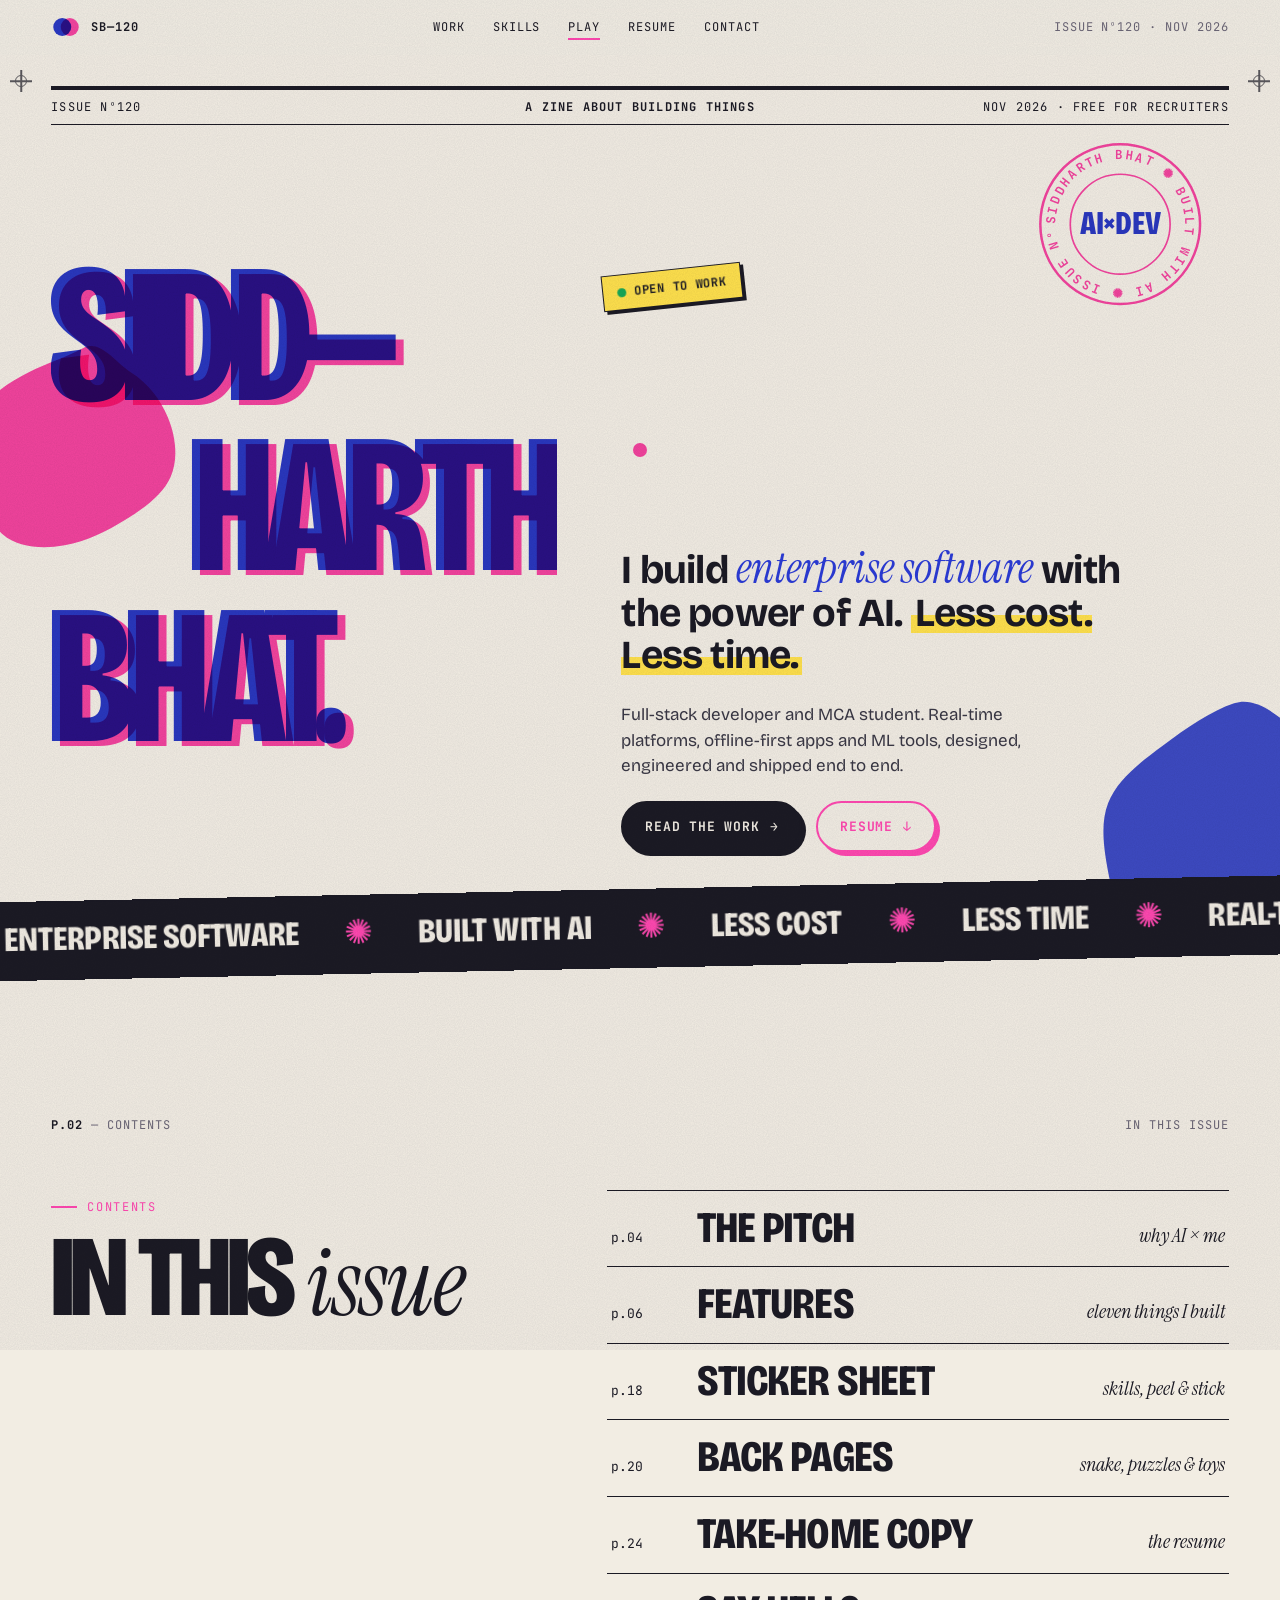
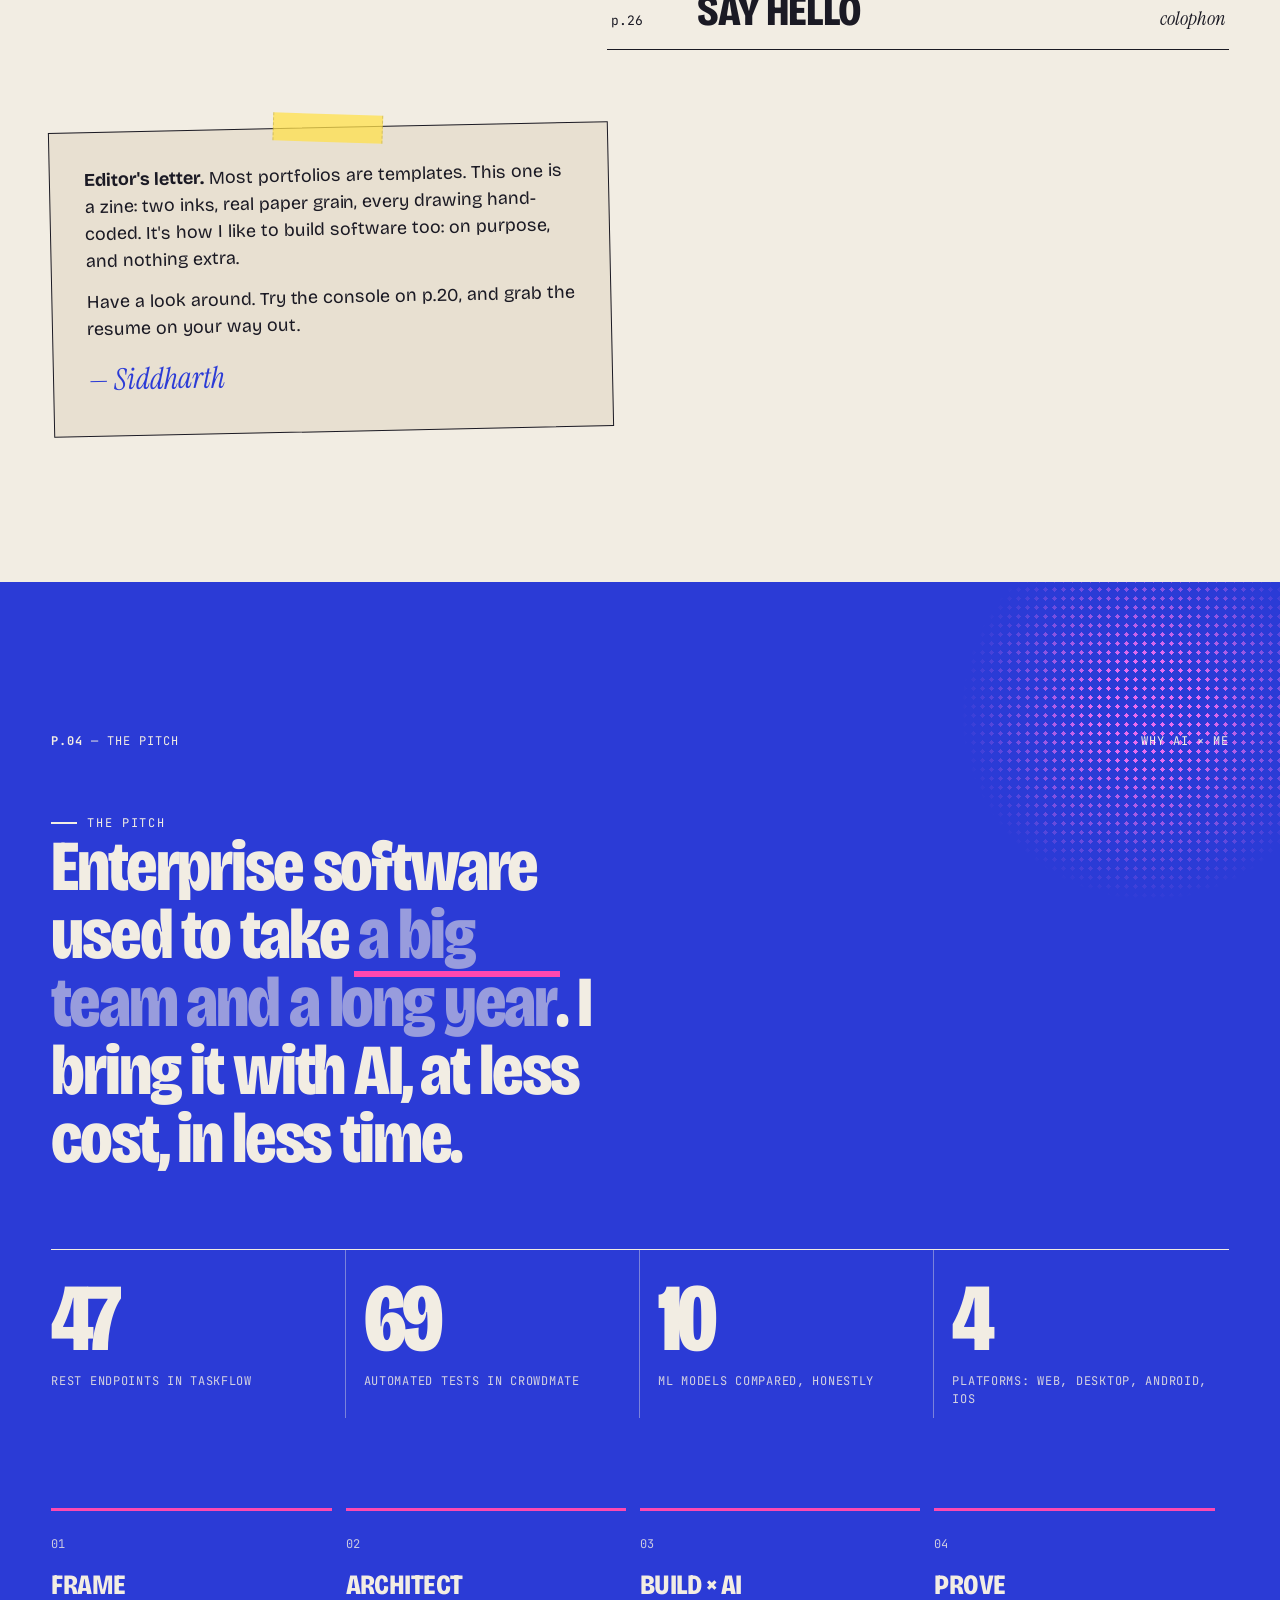
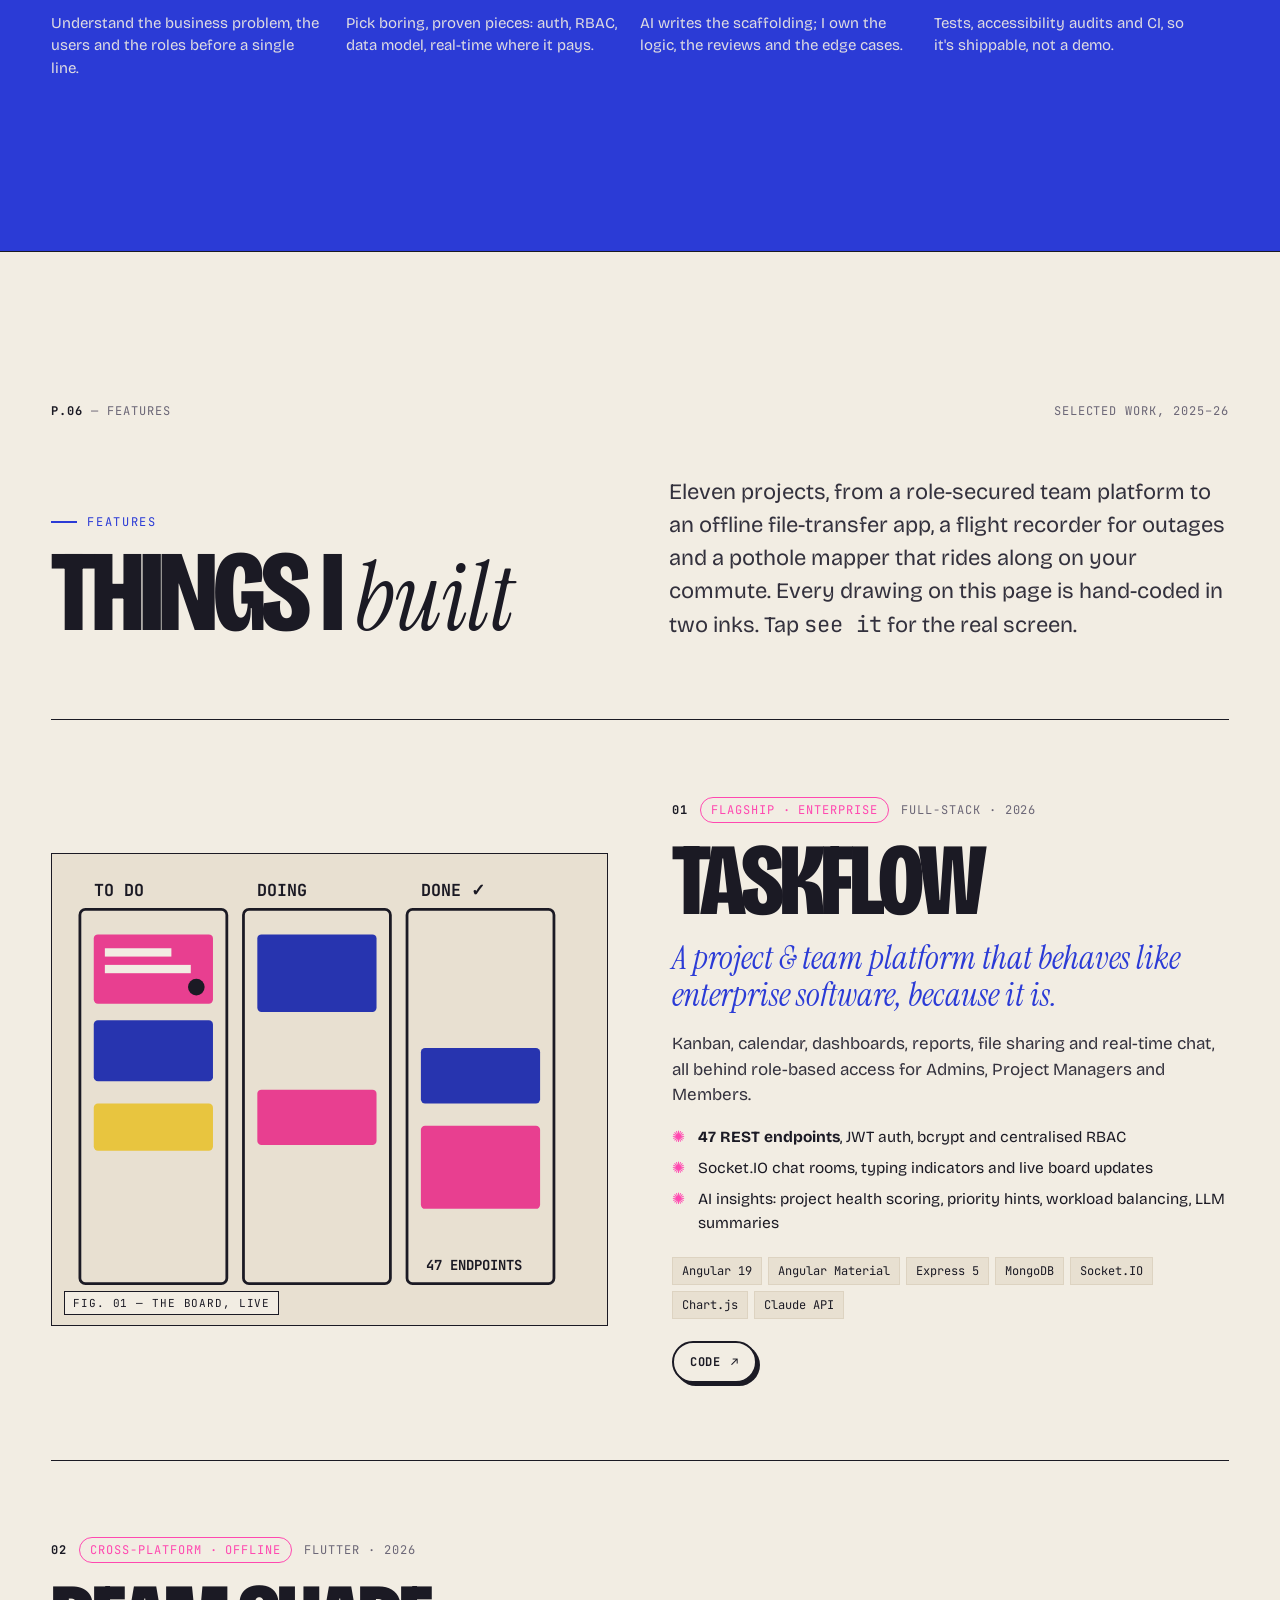
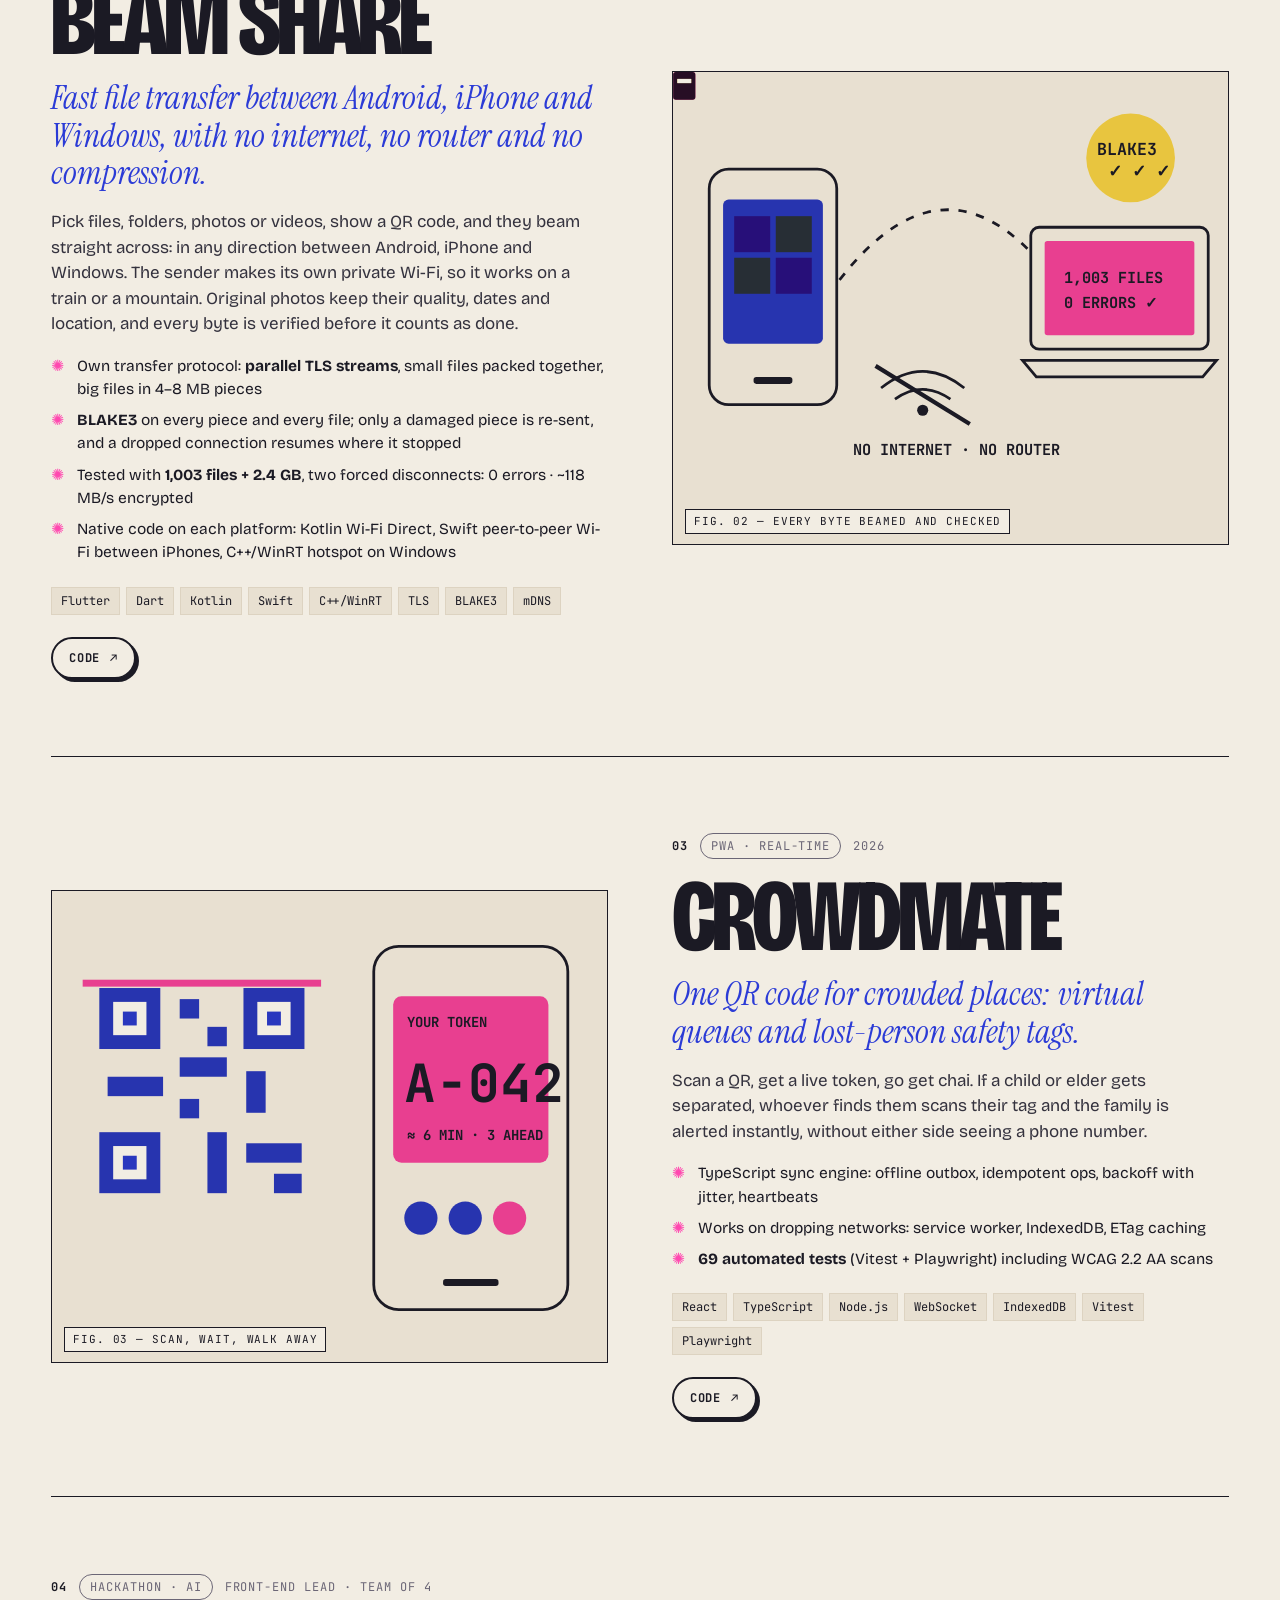
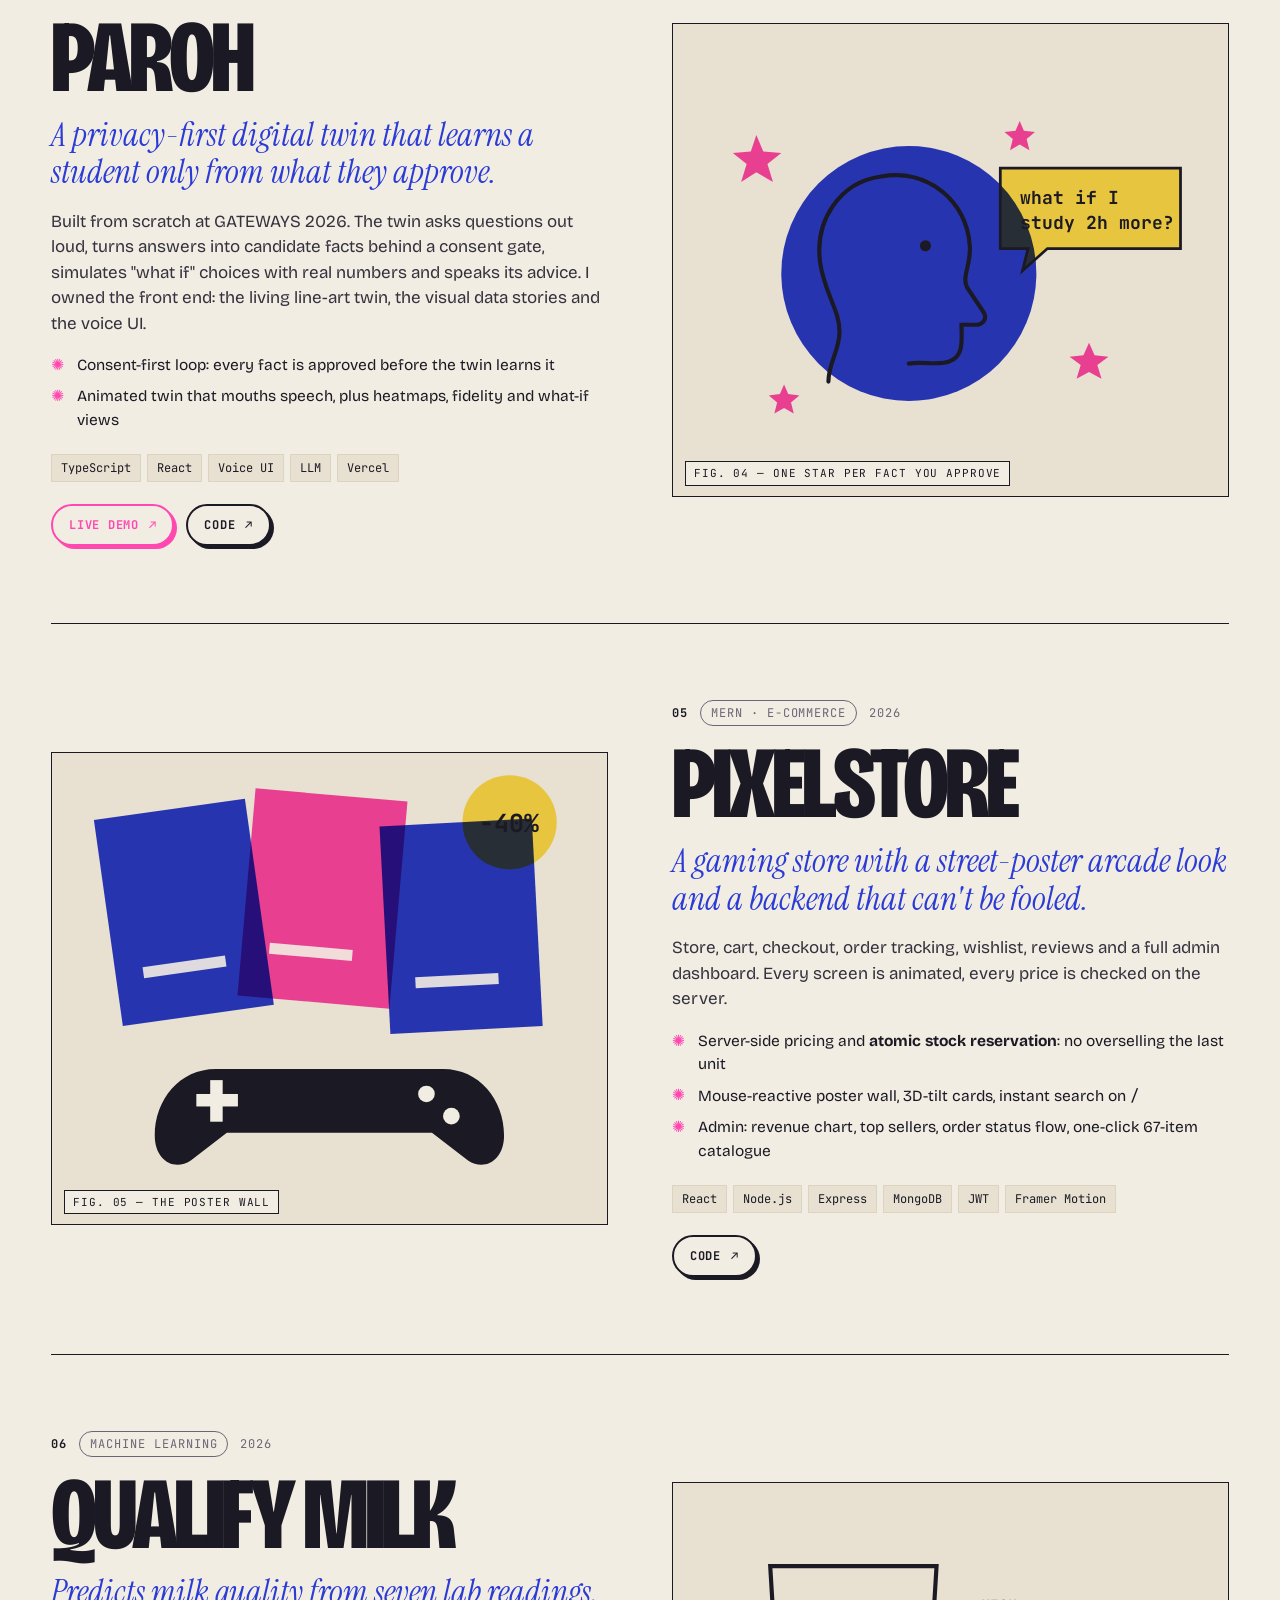
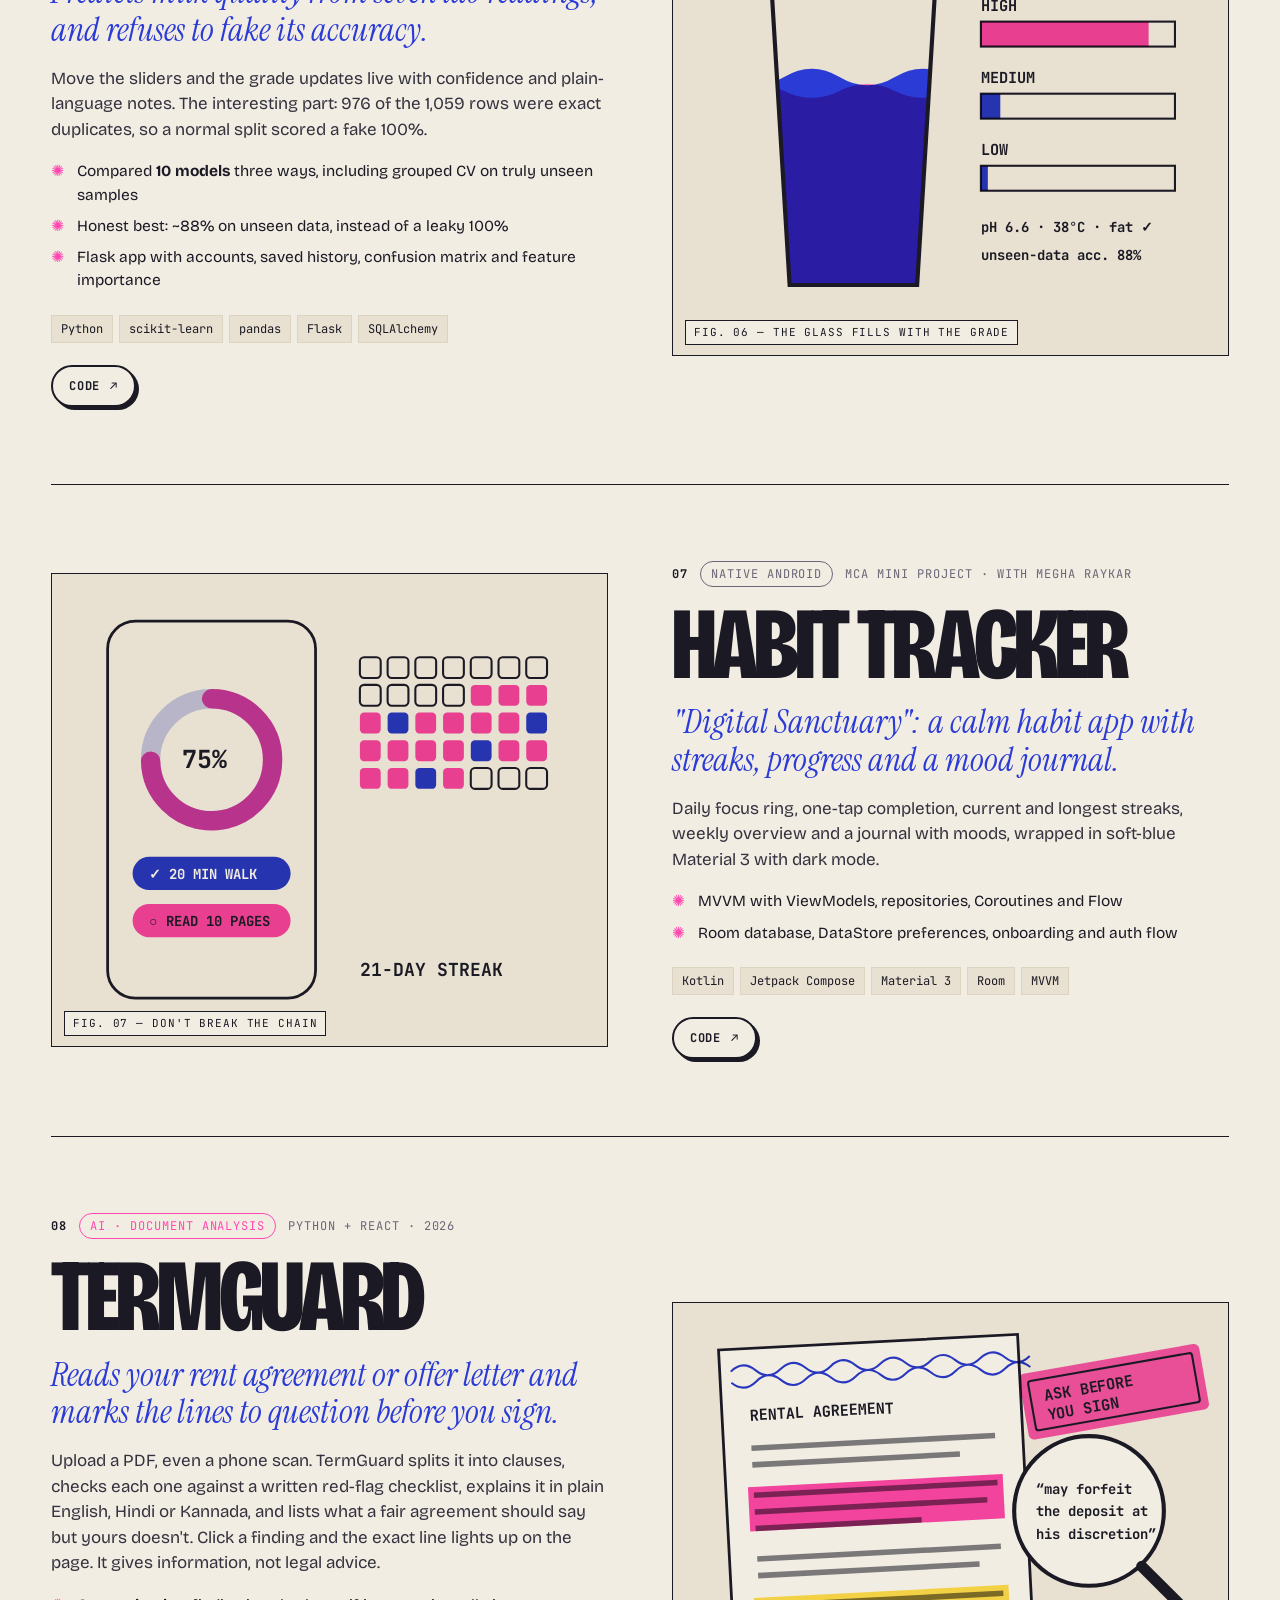
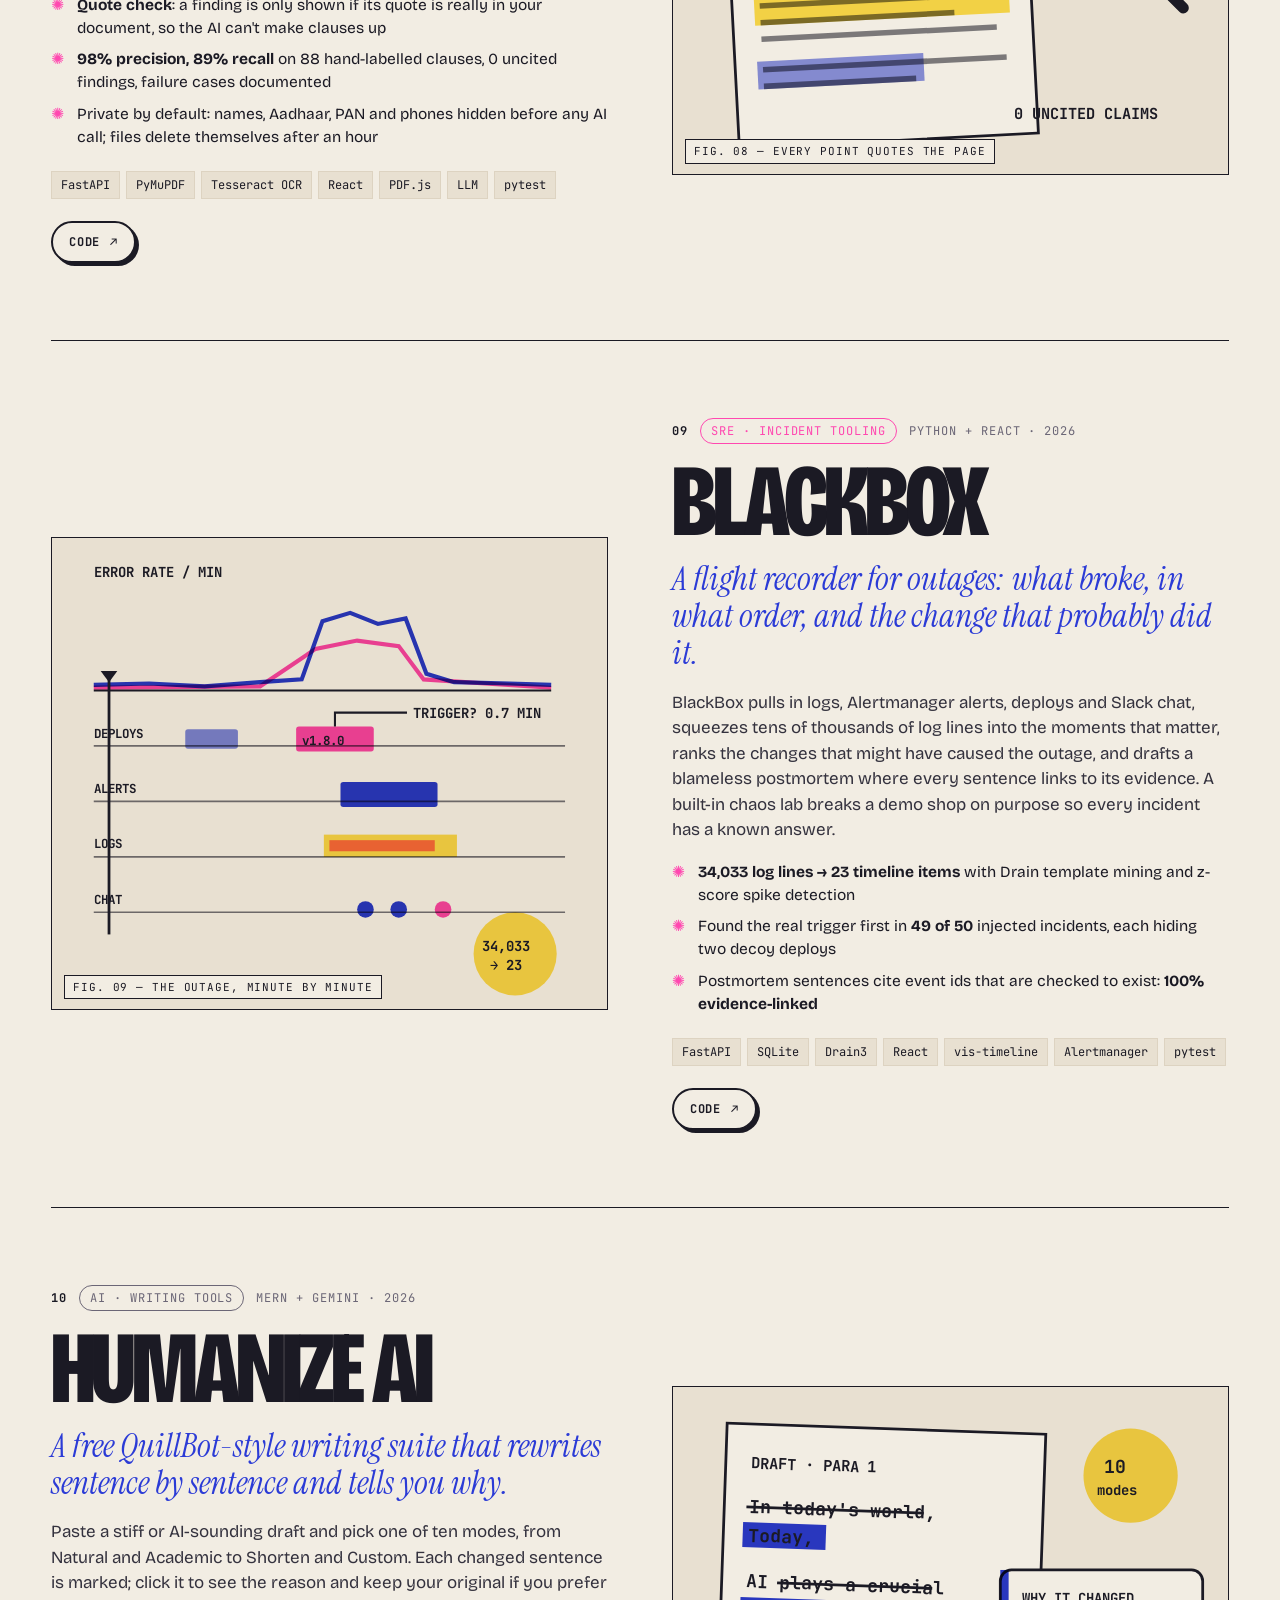
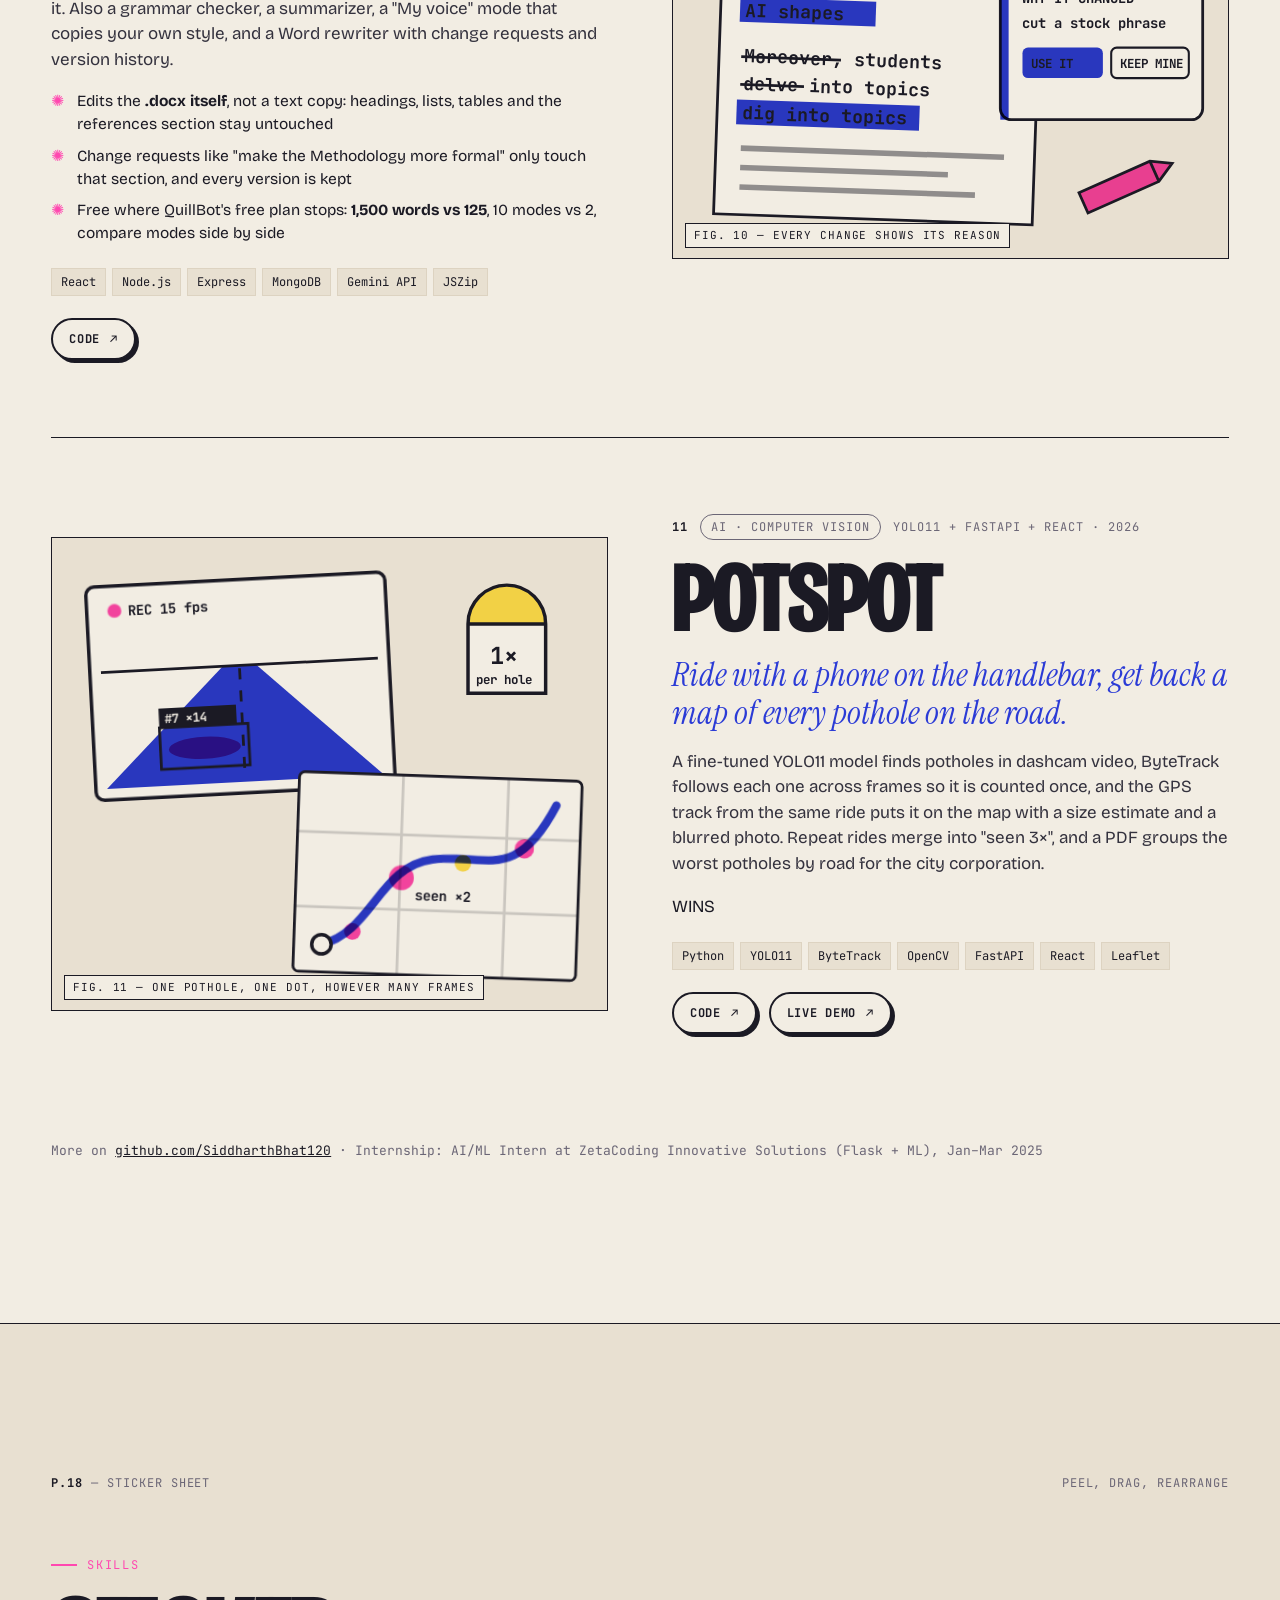
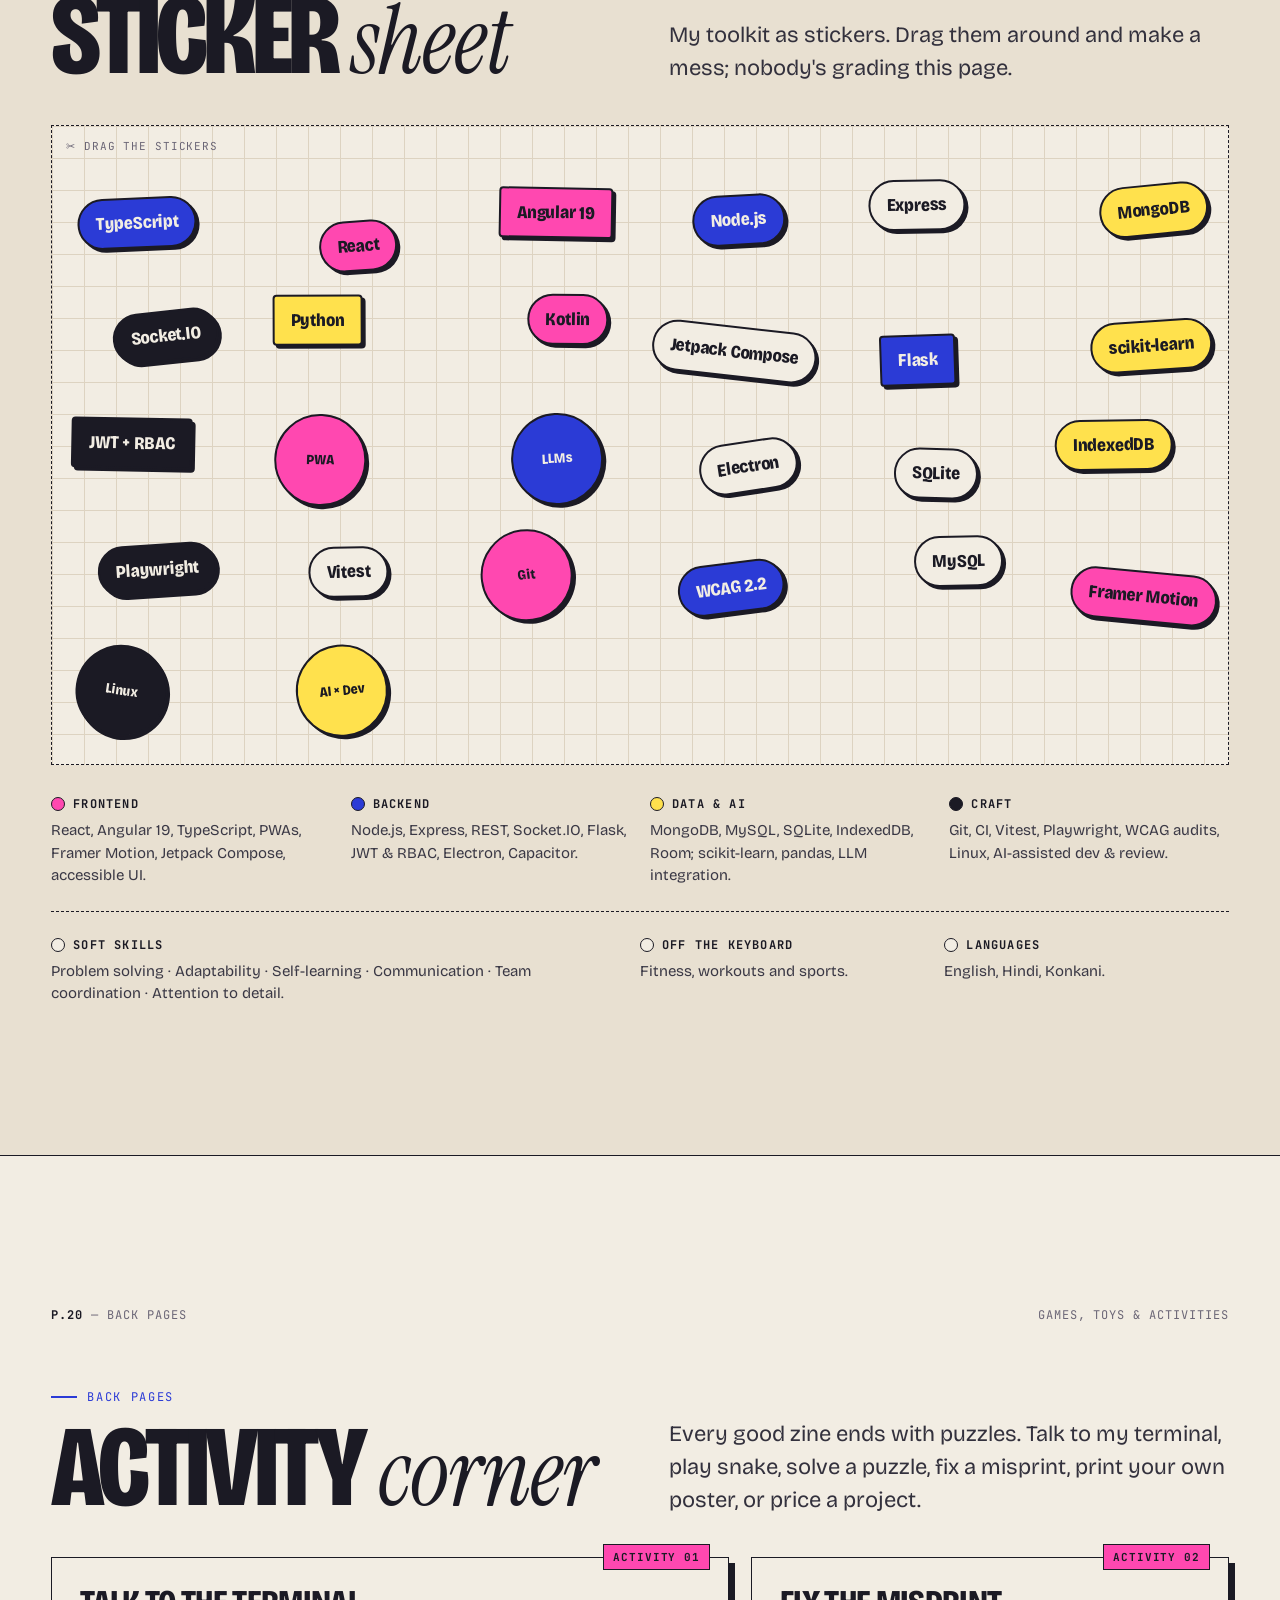
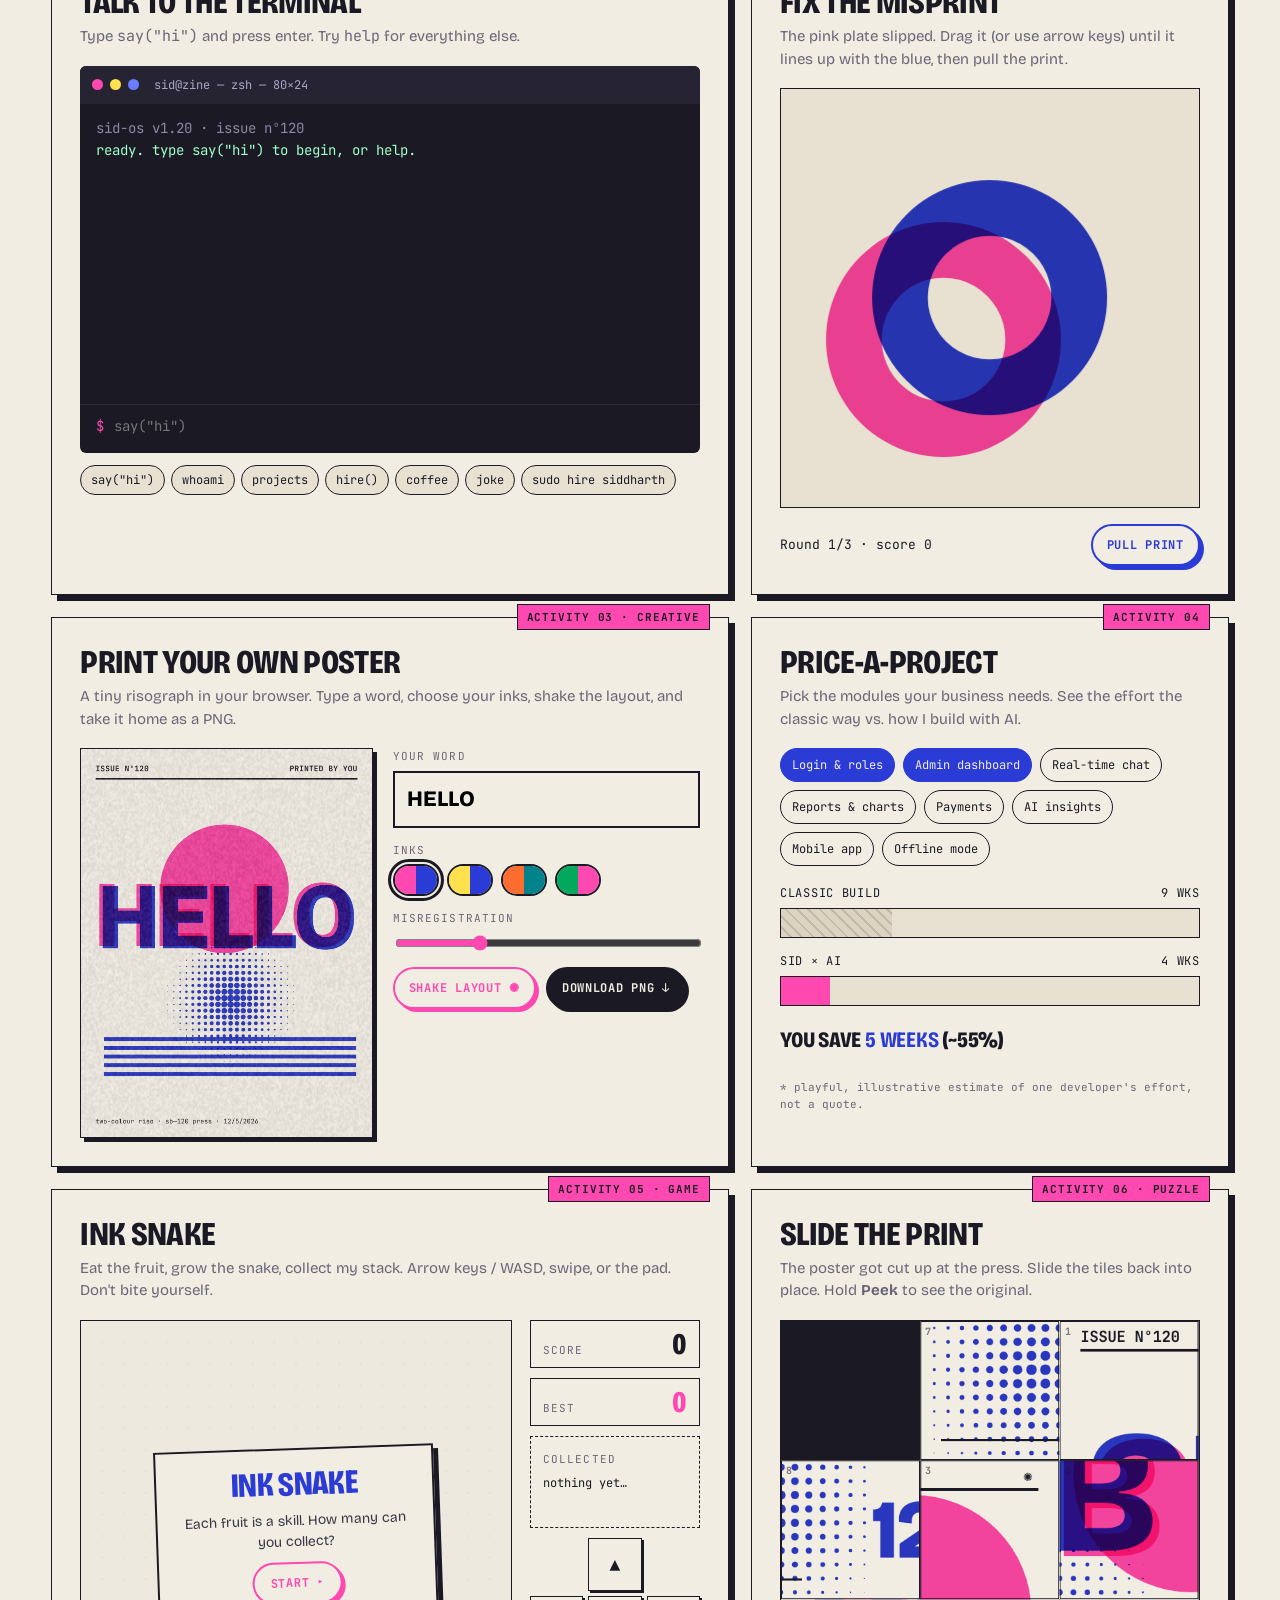
==== index.html @ 60553358 "Work: draft PotSpot (11), counts to eleven Co-Authored-By: Claude Opus 5.5 <noreply@anthropic.com> C" ====
<!doctype html>
<html lang="en">
<head>
<meta charset="utf-8">
<meta name="viewport" content="width=device-width, initial-scale=1">
<title>Siddharth Bhat · Issue Nº120 · I build enterprise software with AI</title>
<meta name="description" content="Siddharth Bhat — full-stack developer building enterprise-grade software with AI, at lower cost and in less time. Projects, resume and a little playground.">
<meta name="theme-color" content="#f2ede3">
<meta property="og:title" content="Siddharth Bhat · Issue Nº120">
<meta property="og:description" content="Enterprise software, built with AI. Less cost. Less time.">
<meta property="og:type" content="website">
<link rel="icon" href="assets/favicon.svg" type="image/svg+xml">
<link rel="preconnect" href="https://fonts.googleapis.com">
<link rel="preconnect" href="https://fonts.gstatic.com" crossorigin>
<link href="https://fonts.googleapis.com/css2?family=Bricolage+Grotesque:opsz,wdth,wght@12..96,75..100,300..800&family=Instrument+Serif:ital@0;1&family=JetBrains+Mono:wght@400;700&display=swap" rel="stylesheet">
<link rel="stylesheet" href="css/style.css?v=11">
</head>
<body>

<div class="press" aria-hidden="true"><i class="r1"></i><i class="r2"></i><i class="r3"><span>printing issue nº120…</span></i></div>
<div class="grain" aria-hidden="true"></div>
<div class="dot-cursor" aria-hidden="true"></div>

<!-- ============ MASTHEAD ============ -->
<header class="mast" id="mast">
  <a class="logo" href="#top" aria-label="Siddharth Bhat, back to cover">
    <svg class="logo-mark" viewBox="0 0 40 40" aria-hidden="true">
      <circle cx="15" cy="20" r="12" fill="#2b3bd6" style="mix-blend-mode:multiply"/>
      <circle cx="25" cy="20" r="12" fill="#ff48b0" style="mix-blend-mode:multiply"/>
    </svg>
    <span>sb—120</span>
  </a>
  <nav aria-label="Sections">
    <a href="#work">Work</a>
    <a href="#skills" class="opt">Skills</a>
    <a href="#play">Play</a>
    <a href="#resume">Resume</a>
    <a href="#contact" class="opt">Contact</a>
  </nav>
  <span class="issue">Issue Nº120 · Nov 2026</span>
</header>

<main id="top">

<!-- ============ COVER ============ -->
<section class="cover" aria-label="Cover">
  <span class="reg tl" aria-hidden="true"><i></i></span><span class="reg tr" aria-hidden="true"><i></i></span>
  <svg class="blob b1" viewBox="0 0 200 200" aria-hidden="true"><path fill="currentColor" d="M43.6,-63.3C55.4,-52.4,62.4,-37.1,67.7,-21C73,-4.9,76.7,12,71.4,25.5C66.1,39,51.9,49.2,37.3,57.6C22.7,66,7.7,72.7,-8.6,75.4C-24.9,78.1,-42.5,76.7,-53.2,67.3C-63.9,57.9,-67.8,40.5,-71.2,23.6C-74.6,6.7,-77.5,-9.7,-72.2,-23.2C-66.9,-36.7,-53.4,-47.3,-39.3,-57.7C-25.2,-68.1,-10.6,-78.3,3.4,-83C17.4,-87.7,31.8,-74.2,43.6,-63.3Z" transform="translate(100 100)"/></svg>
  <svg class="blob b2" viewBox="0 0 200 200" aria-hidden="true"><path fill="currentColor" d="M38.8,-52.6C50.2,-45.4,59.3,-34.1,64.8,-20.6C70.3,-7.1,72.2,8.6,66.7,21.2C61.2,33.8,48.3,43.3,34.8,51.6C21.3,59.9,7.2,67,-8.6,69.9C-24.4,72.8,-41.9,71.5,-52.5,62.3C-63.1,53.1,-66.8,36,-69.4,19.6C-72,3.2,-73.5,-12.5,-67.4,-24.9C-61.3,-37.3,-47.6,-46.4,-34.1,-53C-20.6,-59.6,-7.3,-63.7,4.7,-70.1C16.7,-76.5,27.4,-59.8,38.8,-52.6Z" transform="translate(100 100)"/></svg>

  <div class="wrap">
    <div class="cover-top">
      <span>Issue Nº120</span>
      <span>A zine about building things</span>
      <span>Nov 2026 · Free for recruiters</span>
    </div>

    <h1 class="cover-name">
      <span class="sr-only">Siddharth Bhat</span>
      <span class="row" aria-hidden="true"><span class="over"><span class="l l-blue">Sidd—</span><span class="l l-pink">Sidd—</span></span></span>
      <span class="row" aria-hidden="true"><span class="over"><span class="l l-blue">harth</span><span class="l l-pink">harth</span></span></span>
      <span class="row" aria-hidden="true"><span class="over"><span class="l l-blue">Bhat.</span><span class="l l-pink">Bhat.</span></span></span>
    </h1>

    <div class="stamp" aria-hidden="true">
      <svg viewBox="0 0 200 200">
        <defs><path id="ring" d="M100,100 m-78,0 a78,78 0 1,1 156,0 a78,78 0 1,1 -156,0"/></defs>
        <circle cx="100" cy="100" r="96" fill="none" stroke="currentColor" stroke-width="3"/>
        <circle cx="100" cy="100" r="60" fill="none" stroke="currentColor" stroke-width="2"/>
        <text font-family="JetBrains Mono, monospace" font-size="15" font-weight="700" fill="currentColor" letter-spacing="3.2">
          <textPath href="#ring">SIDDHARTH BHAT ✺ BUILT WITH AI ✺ ISSUE Nº120 ✺</textPath>
        </text>
      </svg>
      <span class="core">AI×DEV</span>
    </div>
    <span class="sticker" aria-hidden="true"><span class="dot"></span>Open to work</span>

    <div class="cover-grid">
      <p class="pitch rv">I build <span class="serif">enterprise software</span> with the power of AI. <span class="hl">Less cost. Less time.</span></p>
      <div class="cover-side rv d1">
        <p>Full-stack developer and MCA student. Real-time platforms, offline-first apps and ML tools, designed, engineered and shipped end to end.</p>
        <div class="cover-ctas">
          <a class="btn solid" href="#work">Read the work <span class="arr">→</span></a>
          <a class="btn pink" href="assets/Siddharth-Bhat-Resume.pdf" download>Resume <span class="arr down">↓</span></a>
        </div>
      </div>
    </div>
  </div>
</section>

<div class="ticker" aria-hidden="true">
  <div class="ticker-track">
    <span>Enterprise software</span><span>Built with AI</span><span>Less cost</span><span>Less time</span><span>Real-time</span><span>Offline-first</span><span>Full-stack</span><span>Shipped, not slides</span>
    <span>Enterprise software</span><span>Built with AI</span><span>Less cost</span><span>Less time</span><span>Real-time</span><span>Offline-first</span><span>Full-stack</span><span>Shipped, not slides</span>
  </div>
</div>

<!-- ============ CONTENTS ============ -->
<section class="page" id="contents" aria-labelledby="contents-h" style="border-top:0">
  <div class="wrap">
    <div class="folio"><span><b>p.02</b> — Contents</span><span>In this issue</span></div>
    <div class="contents-grid">
      <div class="rv">
        <span class="kicker ink-pink">Contents</span>
        <h2 class="h-section" id="contents-h">In this <span class="serif">issue</span></h2>
      </div>
      <div>
        <ol class="toc rv d1">
          <li><a href="#pitch"><span class="n">p.04</span><span class="t">The pitch</span><span class="d">why AI × me</span></a></li>
          <li><a href="#work"><span class="n">p.06</span><span class="t">Features</span><span class="d">eleven things I built</span></a></li>
          <li><a href="#skills"><span class="n">p.18</span><span class="t">Sticker sheet</span><span class="d">skills, peel &amp; stick</span></a></li>
          <li><a href="#play"><span class="n">p.20</span><span class="t">Back pages</span><span class="d">snake, puzzles &amp; toys</span></a></li>
          <li><a href="#resume"><span class="n">p.24</span><span class="t">Take-home copy</span><span class="d">the resume</span></a></li>
          <li><a href="#contact"><span class="n">p.26</span><span class="t">Say hello</span><span class="d">colophon</span></a></li>
        </ol>
      </div>
    </div>
    <div class="editor-note rv d2" style="margin-top:clamp(40px,6vw,80px);max-width:560px">
      <div class="letter">
        <p><b>Editor's letter.</b> Most portfolios are templates. This one is a zine: two inks, real paper grain, every drawing hand-coded. It's how I like to build software too: on purpose, and nothing extra.</p>
        <p>Have a look around. Try the console on p.20, and grab the resume on your way out.</p>
        <p class="sig">— Siddharth</p>
      </div>
    </div>
  </div>
</section>

<!-- ============ PITCH ============ -->
<section class="page pitch-page" id="pitch" aria-labelledby="pitch-h">
  <div class="halftone-corner halftone" aria-hidden="true"></div>
  <div class="wrap">
    <div class="folio"><span><b>p.04</b> — The pitch</span><span>Why AI × me</span></div>
    <span class="kicker">The pitch</span>
    <h2 class="sr-only" id="pitch-h">The pitch</h2>
    <p class="big-claim rv">Enterprise software used to take <span class="strike">a big team and a long year</span>. I bring it with AI, at less cost, in less time.</p>

    <div class="stats rv d1">
      <div class="stat"><div class="num" data-count="47">0</div><p>REST endpoints in TaskFlow</p></div>
      <div class="stat"><div class="num" data-count="69">0</div><p>Automated tests in CrowdMate</p></div>
      <div class="stat"><div class="num" data-count="10">0</div><p>ML models compared, honestly</p></div>
      <div class="stat"><div class="num" data-count="4">0</div><p>Platforms: web, desktop, Android, iOS</p></div>
    </div>

    <div class="process rv d2">
      <div class="step"><span class="ix">01</span><h4>Frame</h4><p>Understand the business problem, the users and the roles before a single line.</p></div>
      <div class="step"><span class="ix">02</span><h4>Architect</h4><p>Pick boring, proven pieces: auth, RBAC, data model, real-time where it pays.</p></div>
      <div class="step"><span class="ix">03</span><h4>Build × AI</h4><p>AI writes the scaffolding; I own the logic, the reviews and the edge cases.</p></div>
      <div class="step"><span class="ix">04</span><h4>Prove</h4><p>Tests, accessibility audits and CI, so it's shippable, not a demo.</p></div>
    </div>
  </div>
</section>

<!-- ============ WORK ============ -->
<section class="page" id="work" aria-labelledby="work-h">
  <div class="wrap">
    <div class="folio"><span><b>p.06</b> — Features</span><span>Selected work, 2025–26</span></div>
    <div class="work-head">
      <div class="rv">
        <span class="kicker ink-blue">Features</span>
        <h2 class="h-section" id="work-h">Things I <span class="serif">built</span></h2>
      </div>
      <p class="lede rv d1">Eleven projects, from a role-secured team platform to an offline file-transfer app, a flight recorder for outages and a pothole mapper that rides along on your commute. Every drawing on this page is hand-coded in two inks. Tap <span class="mono">see it</span> for the real screen.</p>
    </div>

    <div class="features">

      <!-- 01 TaskFlow -->
      <article class="feature">
        <div class="art rv" data-tilt>
          <svg viewBox="0 0 400 340" role="img" aria-label="Drawing of a kanban board with a card moving across To do, Doing and Done columns">
            <g class="sk" stroke-width="2">
              <rect x="20" y="40" width="106" height="270" rx="4"/><rect x="138" y="40" width="106" height="270" rx="4"/><rect x="256" y="40" width="106" height="270" rx="4"/>
            </g>
            <text x="30" y="30" font-size="12" class="k">TO DO</text><text x="148" y="30" font-size="12" class="k">DOING</text><text x="266" y="30" font-size="12" class="k">DONE ✓</text>
            <g class="pinkL">
              <rect class="b" x="30" y="120" width="86" height="44" rx="3"/>
              <rect class="b" x="148" y="58" width="86" height="56" rx="3"/>
              <rect class="p" x="148" y="170" width="86" height="40" rx="3"/>
              <rect class="b" x="266" y="140" width="86" height="40" rx="3"/>
              <rect class="p" x="266" y="196" width="86" height="60" rx="3"/>
              <rect class="y" x="30" y="180" width="86" height="34" rx="3"/>
            </g>
            <g class="hop">
              <rect class="p" x="30" y="58" width="86" height="50" rx="3"/>
              <rect class="pp" x="38" y="68" width="48" height="6"/><rect class="pp" x="38" y="80" width="62" height="6"/>
              <circle class="k" cx="104" cy="96" r="6"/>
            </g>
            <g class="k" font-size="10"><text x="270" y="300">47 ENDPOINTS</text></g>
          </svg>
          <span class="caption">fig. 01 — the board, live</span>
        </div>
        <div class="txt">
          <div class="meta"><span class="no">01</span><span class="tag star">Flagship · enterprise</span><span>Full-stack · 2026</span></div>
          <h3 class="rv">TaskFlow</h3>
          <p class="deck rv">A project &amp; team platform that behaves like enterprise software, because it is.</p>
          <p class="body">Kanban, calendar, dashboards, reports, file sharing and real-time chat, all behind role-based access for Admins, Project Managers and Members.</p>
          <ul class="wins">
            <li><b>47 REST endpoints</b>, JWT auth, bcrypt and centralised RBAC</li>
            <li>Socket.IO chat rooms, typing indicators and live board updates</li>
            <li>AI insights: project health scoring, priority hints, workload balancing, LLM summaries</li>
          </ul>
          <div class="stack"><span>Angular 19</span><span>Angular Material</span><span>Express 5</span><span>MongoDB</span><span>Socket.IO</span><span>Chart.js</span><span>Claude API</span></div>
          <div class="links"><a class="btn" href="https://github.com/SiddharthBhat120/TaskFlow" target="_blank" rel="noopener">Code <span class="arr">↗</span></a></div>
        </div>
      </article>

      <!-- 02 Beam Share -->
      <article class="feature">
        <div class="art rv" data-tilt>
          <svg viewBox="0 0 400 340" role="img" aria-label="Drawing of a phone beaming files across to a laptop with no Wi-Fi router, each file stamped verified">
            <g transform="translate(26 70)">
              <rect class="sk" stroke-width="2" x="0" y="0" width="92" height="170" rx="14"/>
              <rect class="b" x="10" y="22" width="72" height="104" rx="4"/>
              <rect class="p" x="18" y="34" width="26" height="26"/><rect class="y" x="48" y="34" width="26" height="26"/>
              <rect class="y" x="18" y="64" width="26" height="26"/><rect class="p" x="48" y="64" width="26" height="26"/>
              <rect class="k" x="32" y="150" width="28" height="5" rx="2"/>
            </g>
            <g transform="translate(252 112)">
              <rect class="sk" stroke-width="2" x="6" y="0" width="128" height="88" rx="6"/>
              <rect class="p" x="16" y="10" width="108" height="68" rx="2"/>
              <path class="sk" stroke-width="2" d="M0 96h140l-10 12H10z"/>
              <text x="30" y="40" font-size="11" class="k">1,003 FILES</text>
              <text x="30" y="58" font-size="11" class="k">0 ERRORS ✓</text>
            </g>
            <path class="sk" stroke-width="2" stroke-dasharray="6 7" fill="none" d="M120 150Q190 60 258 130"/>
            <g class="fly"><rect class="p" x="0" y="0" width="16" height="20" rx="2"/><rect class="pp" x="3" y="5" width="10" height="3"/></g>
            <g class="fly" style="animation-delay:-1.1s"><rect class="b" x="0" y="0" width="16" height="20" rx="2"/><rect class="pp" x="3" y="5" width="10" height="3"/></g>
            <g class="fly" style="animation-delay:-2.2s"><rect class="y" x="0" y="0" width="16" height="20" rx="2"/><rect class="pp" x="3" y="5" width="10" height="3"/></g>
            <g transform="translate(150 214)">
              <path class="sk" stroke-width="2" fill="none" d="M0 14q30-24 60 0M10 22q20-14 40 0"/>
              <circle class="k" cx="30" cy="30" r="4"/>
              <path class="sk" stroke-width="3" d="M-4 -2L64 40"/>
              <text x="-20" y="62" font-size="11" class="k">NO INTERNET · NO ROUTER</text>
            </g>
            <g class="pop"><circle class="y" cx="330" cy="62" r="32"/><text x="306" y="60" font-size="12" class="k">BLAKE3</text><text x="314" y="76" font-size="12" class="k">✓ ✓ ✓</text></g>
          </svg>
          <span class="caption">fig. 02 — every byte beamed and checked</span>
        </div>
        <div class="txt">
          <div class="meta"><span class="no">02</span><span class="tag star">Cross-platform · offline</span><span>Flutter · 2026</span></div>
          <h3 class="rv">Beam Share</h3>
          <p class="deck rv">Fast file transfer between Android, iPhone and Windows, with no internet, no router and no compression.</p>
          <p class="body">Pick files, folders, photos or videos, show a QR code, and they beam straight across: in any direction between Android, iPhone and Windows. The sender makes its own private Wi-Fi, so it works on a train or a mountain. Original photos keep their quality, dates and location, and every byte is verified before it counts as done.</p>
          <ul class="wins">
            <li>Own transfer protocol: <b>parallel TLS streams</b>, small files packed together, big files in 4–8 MB pieces</li>
            <li><b>BLAKE3</b> on every piece and every file; only a damaged piece is re-sent, and a dropped connection resumes where it stopped</li>
            <li>Tested with <b>1,003 files + 2.4 GB</b>, two forced disconnects: 0 errors · ~118 MB/s encrypted</li>
            <li>Native code on each platform: Kotlin Wi-Fi Direct, Swift peer-to-peer Wi-Fi between iPhones, C++/WinRT hotspot on Windows</li>
          </ul>
          <div class="stack"><span>Flutter</span><span>Dart</span><span>Kotlin</span><span>Swift</span><span>C++/WinRT</span><span>TLS</span><span>BLAKE3</span><span>mDNS</span></div>
          <div class="links"><a class="btn" href="https://github.com/SiddharthBhat120/beam_share" target="_blank" rel="noopener">Code <span class="arr">↗</span></a></div>
        </div>
      </article>

      <!-- 03 CrowdMate -->
      <article class="feature">
        <div class="art rv" data-tilt>
          <svg viewBox="0 0 400 340" role="img" aria-label="Drawing of a QR code being scanned and a phone showing queue token A-042">
            <g class="pinkL">
              <g class="b">
                <rect x="34" y="70" width="44" height="44"/><rect x="138" y="70" width="44" height="44"/><rect x="34" y="174" width="44" height="44"/>
                <rect x="92" y="78" width="14" height="14"/><rect x="112" y="98" width="14" height="14"/><rect x="92" y="120" width="34" height="14"/>
                <rect x="140" y="130" width="14" height="30"/><rect x="92" y="150" width="14" height="14"/><rect x="112" y="174" width="14" height="44"/>
                <rect x="140" y="182" width="40" height="14"/><rect x="160" y="204" width="20" height="14"/><rect x="40" y="134" width="40" height="14"/>
              </g>
              <g class="pp"><rect x="44" y="80" width="24" height="24"/><rect x="148" y="80" width="24" height="24"/><rect x="44" y="184" width="24" height="24"/></g>
              <g class="b"><rect x="51" y="87" width="10" height="10"/><rect x="155" y="87" width="10" height="10"/><rect x="51" y="191" width="10" height="10"/></g>
            </g>
            <g class="scan"><rect class="p" x="22" y="64" width="172" height="5"/></g>
            <g transform="translate(232 40)">
              <rect class="sk" stroke-width="2" x="0" y="0" width="140" height="262" rx="18"/>
              <rect class="p" x="14" y="36" width="112" height="120" rx="6"/>
              <text x="24" y="58" font-size="10" class="k">YOUR TOKEN</text>
              <text x="22" y="112" font-size="38" class="k">A-042</text>
              <text x="24" y="140" font-size="10" class="k">≈ 6 MIN · 3 AHEAD</text>
              <g class="bob"><circle class="b" cx="34" cy="196" r="12"/><circle class="b" cx="66" cy="196" r="12" style="animation-delay:.3s"/><circle class="p" cx="98" cy="196" r="12"/></g>
              <rect class="k" x="50" y="240" width="40" height="5" rx="2"/>
            </g>
          </svg>
          <div class="shot"><img loading="lazy" src="https://raw.githubusercontent.com/SiddharthBhat120/CrowdMate/HEAD/screenshots/home.png" alt="CrowdMate home screen"></div>
          <button class="shot-toggle" type="button" aria-pressed="false">See it</button>
          <span class="caption">fig. 03 — scan, wait, walk away</span>
        </div>
        <div class="txt">
          <div class="meta"><span class="no">03</span><span class="tag">PWA · real-time</span><span>2026</span></div>
          <h3 class="rv">CrowdMate</h3>
          <p class="deck rv">One QR code for crowded places: virtual queues and lost-person safety tags.</p>
          <p class="body">Scan a QR, get a live token, go get chai. If a child or elder gets separated, whoever finds them scans their tag and the family is alerted instantly, without either side seeing a phone number.</p>
          <ul class="wins">
            <li>TypeScript sync engine: offline outbox, idempotent ops, backoff with jitter, heartbeats</li>
            <li>Works on dropping networks: service worker, IndexedDB, ETag caching</li>
            <li><b>69 automated tests</b> (Vitest + Playwright) including WCAG 2.2 AA scans</li>
          </ul>
          <div class="stack"><span>React</span><span>TypeScript</span><span>Node.js</span><span>WebSocket</span><span>IndexedDB</span><span>Vitest</span><span>Playwright</span></div>
          <div class="links"><a class="btn" href="https://github.com/SiddharthBhat120/CrowdMate" target="_blank" rel="noopener">Code <span class="arr">↗</span></a></div>
        </div>
      </article>

      <!-- 04 Paroh -->
      <article class="feature">
        <div class="art rv" data-tilt>
          <svg viewBox="0 0 400 340" role="img" aria-label="Drawing of a line-art digital twin surrounded by stars, asking what if">
            <g class="pinkL">
              <circle class="b" cx="170" cy="180" r="92"/>
            </g>
            <path class="sk" stroke-width="3" stroke-linecap="round" d="M150 110c-30 4-48 32-44 62 3 22 14 34 14 50 0 14-8 22-8 36M150 110c34-6 62 18 64 50 1 14-6 22-2 30l12 18c3 5-1 9-6 9h-10c0 10 2 22-8 26-8 4-20 0-30 2"/>
            <circle class="k" cx="182" cy="160" r="4"/>
            <g class="p">
              <path class="tw" d="M60 80l5 12 13 1-10 8 4 13-12-7-11 7 4-13-10-8 13-1z"/>
              <path class="tw" style="animation-delay:.6s" d="M300 230l4 9 10 1-8 6 3 10-9-5-9 5 3-10-8-6 10-1z"/>
              <path class="tw" style="animation-delay:1.2s" d="M80 260l3 7 8 1-6 5 2 8-7-4-7 4 2-8-6-5 8-1z"/>
              <path class="tw" style="animation-delay:1.8s" d="M250 70l3 7 8 1-6 5 2 8-7-4-7 4 2-8-6-5 8-1z"/>
            </g>
            <g transform="translate(236 104)">
              <path class="y" d="M0 0h130v58H34l-18 16 4-16H0z"/>
              <path class="sk" stroke-width="2" d="M0 0h130v58H34l-18 16 4-16H0z"/>
              <text x="14" y="26" font-size="13" class="k">what if I</text><text x="14" y="44" font-size="13" class="k">study 2h more?</text>
            </g>
          </svg>
          <span class="caption">fig. 04 — one star per fact you approve</span>
        </div>
        <div class="txt">
          <div class="meta"><span class="no">04</span><span class="tag">Hackathon · AI</span><span>Front-end lead · team of 4</span></div>
          <h3 class="rv">Paroh</h3>
          <p class="deck rv">A privacy-first digital twin that learns a student only from what they approve.</p>
          <p class="body">Built from scratch at GATEWAYS 2026. The twin asks questions out loud, turns answers into candidate facts behind a consent gate, simulates "what if" choices with real numbers and speaks its advice. I owned the front end: the living line-art twin, the visual data stories and the voice UI.</p>
          <ul class="wins">
            <li>Consent-first loop: every fact is approved before the twin learns it</li>
            <li>Animated twin that mouths speech, plus heatmaps, fidelity and what-if views</li>
          </ul>
          <div class="stack"><span>TypeScript</span><span>React</span><span>Voice UI</span><span>LLM</span><span>Vercel</span></div>
          <div class="links">
            <a class="btn pink" href="https://paroh-twin.vercel.app" target="_blank" rel="noopener">Live demo <span class="arr">↗</span></a>
            <a class="btn" href="https://github.com/SiddharthBhat120/paroh-twin" target="_blank" rel="noopener">Code <span class="arr">↗</span></a>
          </div>
        </div>
      </article>

      <!-- 05 PixelStore -->
      <article class="feature">
        <div class="art rv" data-tilt>
          <svg viewBox="0 0 400 340" role="img" aria-label="Drawing of tilted game posters, a controller and a sale sticker">
            <g class="pinkL">
              <rect class="b" x="40" y="40" width="110" height="150" transform="rotate(-8 95 115)"/>
              <rect class="p" x="140" y="30" width="110" height="150" transform="rotate(5 195 105)"/>
              <rect class="b" x="240" y="50" width="110" height="150" transform="rotate(-3 295 125)"/>
            </g>
            <g class="pp" opacity=".9"><rect x="60" y="150" width="60" height="8" transform="rotate(-8 95 115)"/><rect x="160" y="140" width="60" height="8" transform="rotate(5 195 105)"/><rect x="260" y="160" width="60" height="8" transform="rotate(-3 295 125)"/></g>
            <g class="bob">
              <path class="k" d="M118 228c-26 0-44 22-44 48 0 18 14 26 26 18l26-20h148l26 20c12 8 26 0 26-18 0-26-18-48-44-48z"/>
              <g class="pp"><rect x="104" y="246" width="30" height="9"/><rect x="114" y="236" width="9" height="30"/><circle cx="270" cy="246" r="6"/><circle cx="288" cy="262" r="6"/></g>
            </g>
            <g class="pop"><circle class="y" cx="330" cy="50" r="34"/><text x="308" y="57" font-size="18" class="k">−40%</text></g>
          </svg>
          <div class="shot"><img loading="lazy" src="https://raw.githubusercontent.com/SiddharthBhat120/PixelStore/HEAD/screenshots/home1.png" alt="PixelStore home page with poster wall"></div>
          <button class="shot-toggle" type="button" aria-pressed="false">See it</button>
          <span class="caption">fig. 05 — the poster wall</span>
        </div>
        <div class="txt">
          <div class="meta"><span class="no">05</span><span class="tag">MERN · e-commerce</span><span>2026</span></div>
          <h3 class="rv">PixelStore</h3>
          <p class="deck rv">A gaming store with a street-poster arcade look and a backend that can't be fooled.</p>
          <p class="body">Store, cart, checkout, order tracking, wishlist, reviews and a full admin dashboard. Every screen is animated, every price is checked on the server.</p>
          <ul class="wins">
            <li>Server-side pricing and <b>atomic stock reservation</b>: no overselling the last unit</li>
            <li>Mouse-reactive poster wall, 3D-tilt cards, instant search on <span class="mono">/</span></li>
            <li>Admin: revenue chart, top sellers, order status flow, one-click 67-item catalogue</li>
          </ul>
          <div class="stack"><span>React</span><span>Node.js</span><span>Express</span><span>MongoDB</span><span>JWT</span><span>Framer Motion</span></div>
          <div class="links"><a class="btn" href="https://github.com/SiddharthBhat120/PixelStore" target="_blank" rel="noopener">Code <span class="arr">↗</span></a></div>
        </div>
      </article>

      <!-- 06 Qualify Milk -->
      <article class="feature">
        <div class="art rv" data-tilt>
          <svg viewBox="0 0 400 340" role="img" aria-label="Drawing of a glass filling with milk next to model confidence bars">
            <defs><clipPath id="glass"><path d="M70 60h120l-14 230H84z"/></clipPath></defs>
            <g clip-path="url(#glass)">
              <g class="fill">
                <g class="wave"><path class="b" d="M0 140q20-12 40 0t40 0 40 0 40 0 40 0 40 0 40 0 40 0V340H0z"/></g>
                <g class="wave" style="animation-duration:3.4s"><path class="p" d="M0 150q20 10 40 0t40 0 40 0 40 0 40 0 40 0 40 0 40 0V340H0z" opacity=".75"/></g>
              </g>
            </g>
            <path class="sk" stroke-width="3" d="M70 60h120l-14 230H84z"/>
            <g transform="translate(222 92)" font-size="11">
              <text class="k" y="0">HIGH</text><rect class="sk" stroke-width="1.5" x="0" y="8" width="140" height="18"/><rect class="p" x="0" y="8" width="121" height="18"/>
              <text class="k" y="52">MEDIUM</text><rect class="sk" stroke-width="1.5" x="0" y="60" width="140" height="18"/><rect class="b" x="0" y="60" width="14" height="18"/>
              <text class="k" y="104">LOW</text><rect class="sk" stroke-width="1.5" x="0" y="112" width="140" height="18"/><rect class="b" x="0" y="112" width="5" height="18"/>
              <text class="k" y="160" font-size="10">pH 6.6 · 38°C · fat ✓</text>
              <text class="k" y="180" font-size="10">unseen-data acc. 88%</text>
            </g>
          </svg>
          <div class="shot"><img loading="lazy" src="https://raw.githubusercontent.com/SiddharthBhat120/Qualify-Milk/HEAD/screenshots/home1.png" alt="Qualify Milk analyser home screen"></div>
          <button class="shot-toggle" type="button" aria-pressed="false">See it</button>
          <span class="caption">fig. 06 — the glass fills with the grade</span>
        </div>
        <div class="txt">
          <div class="meta"><span class="no">06</span><span class="tag">Machine learning</span><span>2026</span></div>
          <h3 class="rv">Qualify Milk</h3>
          <p class="deck rv">Predicts milk quality from seven lab readings, and refuses to fake its accuracy.</p>
          <p class="body">Move the sliders and the grade updates live with confidence and plain-language notes. The interesting part: 976 of the 1,059 rows were exact duplicates, so a normal split scored a fake 100%.</p>
          <ul class="wins">
            <li>Compared <b>10 models</b> three ways, including grouped CV on truly unseen samples</li>
            <li>Honest best: ~88% on unseen data, instead of a leaky 100%</li>
            <li>Flask app with accounts, saved history, confusion matrix and feature importance</li>
          </ul>
          <div class="stack"><span>Python</span><span>scikit-learn</span><span>pandas</span><span>Flask</span><span>SQLAlchemy</span></div>
          <div class="links"><a class="btn" href="https://github.com/SiddharthBhat120/Qualify-Milk" target="_blank" rel="noopener">Code <span class="arr">↗</span></a></div>
        </div>
      </article>

      <!-- 07 HabitTracker -->
      <article class="feature">
        <div class="art rv" data-tilt>
          <svg viewBox="0 0 400 340" role="img" aria-label="Drawing of a phone with a progress ring and a streak calendar">
            <g transform="translate(40 34)">
              <rect class="sk" stroke-width="2" x="0" y="0" width="150" height="272" rx="20"/>
              <circle class="sb" stroke-width="14" cx="75" cy="100" r="44" opacity=".25"/>
              <circle class="sp" stroke-width="14" cx="75" cy="100" r="44" stroke-dasharray="276" stroke-dashoffset="70" transform="rotate(-90 75 100)" stroke-linecap="round"/>
              <text x="54" y="106" font-size="18" class="k">75%</text>
              <rect class="b" x="18" y="170" width="114" height="24" rx="12"/><rect class="p" x="18" y="204" width="114" height="24" rx="12"/>
              <text x="30" y="186" font-size="10" class="pp">✓ 20 MIN WALK</text><text x="30" y="220" font-size="10" class="k">○ READ 10 PAGES</text>
            </g>
            <g transform="translate(222 60)" id="streakGrid"></g>
            <text x="222" y="290" font-size="13" class="k">21-DAY STREAK</text>
          </svg>
          <div class="shot"><img loading="lazy" src="https://raw.githubusercontent.com/SiddharthBhat120/HabitTracker/HEAD/screenshots/dashboard.png" alt="HabitTracker dashboard on Android"></div>
          <button class="shot-toggle" type="button" aria-pressed="false">See it</button>
          <span class="caption">fig. 07 — don't break the chain</span>
        </div>
        <div class="txt">
          <div class="meta"><span class="no">07</span><span class="tag">Native Android</span><span>MCA mini project · with Megha Raykar</span></div>
          <h3 class="rv">Habit Tracker</h3>
          <p class="deck rv">"Digital Sanctuary": a calm habit app with streaks, progress and a mood journal.</p>
          <p class="body">Daily focus ring, one-tap completion, current and longest streaks, weekly overview and a journal with moods, wrapped in soft-blue Material 3 with dark mode.</p>
          <ul class="wins">
            <li>MVVM with ViewModels, repositories, Coroutines and Flow</li>
            <li>Room database, DataStore preferences, onboarding and auth flow</li>
          </ul>
          <div class="stack"><span>Kotlin</span><span>Jetpack Compose</span><span>Material 3</span><span>Room</span><span>MVVM</span></div>
          <div class="links"><a class="btn" href="https://github.com/SiddharthBhat120/HabitTracker" target="_blank" rel="noopener">Code <span class="arr">↗</span></a></div>
        </div>
      </article>

      <!-- 08 TermGuard -->
      <article class="feature">
        <div class="art rv" data-tilt>
          <svg viewBox="0 0 400 340" role="img" aria-label="Drawing of a stamp-paper agreement with risky lines highlighted, a magnifier on one quote, and a stamp saying ask before you sign">
            <g transform="rotate(-3 150 170)">
              <rect class="pp" x="40" y="28" width="216" height="288"/>
              <rect class="sk" stroke-width="2" x="40" y="28" width="216" height="288"/>
              <path class="sb" stroke-width="1.5" d="M48 44q9-8 18 0t18 0 18 0 18 0 18 0 18 0 18 0 18 0 18 0 18 0 18 0 18 0M48 52q9 8 18 0t18 0 18 0 18 0 18 0 18 0 18 0 18 0 18 0 18 0 18 0 18 0"/>
              <text x="60" y="80" font-size="11" class="k">RENTAL AGREEMENT</text>
              <g class="k" opacity=".55">
                <rect x="60" y="98" width="176" height="4"/><rect x="60" y="110" width="150" height="4"/>
                <rect x="60" y="132" width="176" height="4"/><rect x="60" y="144" width="168" height="4"/><rect x="60" y="156" width="120" height="4"/>
                <rect x="60" y="178" width="176" height="4"/><rect x="60" y="190" width="160" height="4"/>
                <rect x="60" y="212" width="176" height="4"/><rect x="60" y="224" width="140" height="4"/><rect x="60" y="236" width="170" height="4"/>
                <rect x="60" y="258" width="176" height="4"/><rect x="60" y="270" width="110" height="4"/>
              </g>
              <rect class="p hlsweep" x="56" y="128" width="184" height="32"/>
              <rect class="y hlsweep" style="animation-delay:.7s" x="56" y="208" width="184" height="20"/>
              <rect class="b hlsweep" style="animation-delay:1.4s" x="56" y="254" width="120" height="20" opacity=".55"/>
            </g>
            <g class="bob">
              <circle class="pp" cx="300" cy="150" r="54"/>
              <circle class="sk" stroke-width="3" cx="300" cy="150" r="54"/>
              <path class="sk" stroke-width="8" stroke-linecap="round" d="M338 190l30 30"/>
              <text x="262" y="138" font-size="10" class="k">“may forfeit</text>
              <text x="262" y="154" font-size="10" class="k">the deposit at</text>
              <text x="262" y="170" font-size="10" class="k">his discretion”</text>
            </g>
            <g class="pop">
              <g transform="rotate(-10 318 64)">
                <rect class="p" x="252" y="40" width="132" height="48" rx="4" opacity=".9"/>
                <rect class="sk" stroke-width="1.5" x="258" y="46" width="120" height="36" rx="2"/>
                <text x="268" y="62" font-size="11" class="k">ASK BEFORE</text><text x="268" y="76" font-size="11" class="k">YOU SIGN</text>
              </g>
            </g>
            <text x="246" y="300" font-size="11" class="k">0 UNCITED CLAIMS</text>
          </svg>
          <div class="shot"><img loading="lazy" src="https://raw.githubusercontent.com/SiddharthBhat120/TERMGUARD/HEAD/docs/screenshots/results.png" alt="TermGuard results: highlighted rental agreement next to explained findings"></div>
          <button class="shot-toggle" type="button" aria-pressed="false">See it</button>
          <span class="caption">fig. 08 — every point quotes the page</span>
        </div>
        <div class="txt">
          <div class="meta"><span class="no">08</span><span class="tag star">AI · document analysis</span><span>Python + React · 2026</span></div>
          <h3 class="rv">TermGuard</h3>
          <p class="deck rv">Reads your rent agreement or offer letter and marks the lines to question before you sign.</p>
          <p class="body">Upload a PDF, even a phone scan. TermGuard splits it into clauses, checks each one against a written red-flag checklist, explains it in plain English, Hindi or Kannada, and lists what a fair agreement should say but yours doesn't. Click a finding and the exact line lights up on the page. It gives information, not legal advice.</p>
          <ul class="wins">
            <li><b>Quote check</b>: a finding is only shown if its quote is really in your document, so the AI can't make clauses up</li>
            <li><b>98% precision, 89% recall</b> on 88 hand-labelled clauses, 0 uncited findings, failure cases documented</li>
            <li>Private by default: names, Aadhaar, PAN and phones hidden before any AI call; files delete themselves after an hour</li>
          </ul>
          <div class="stack"><span>FastAPI</span><span>PyMuPDF</span><span>Tesseract OCR</span><span>React</span><span>PDF.js</span><span>LLM</span><span>pytest</span></div>
          <div class="links"><a class="btn" href="https://github.com/SiddharthBhat120/TERMGUARD" target="_blank" rel="noopener">Code <span class="arr">↗</span></a></div>
        </div>
      </article>

      <!-- 09 BlackBox -->
      <article class="feature">
        <div class="art rv" data-tilt>
          <svg viewBox="0 0 400 340" role="img" aria-label="Drawing of an incident timeline: an error spike, lanes for deploys, alerts, logs and chat, a playhead, and 34,033 log lines squeezed to 23 items">
            <g transform="translate(30 40)">
              <path class="sk" stroke-width="1.5" d="M0 70h330"/>
              <polyline class="sb" stroke-width="3" points="0,66 40,65 80,67 120,64 150,62 165,20 185,14 205,22 225,18 240,58 260,64 300,65 330,66"/>
              <polyline class="sp" stroke-width="3" points="0,68 120,67 160,40 190,34 220,38 238,62 330,68"/>
              <text x="0" y="-12" font-size="10" class="k">ERROR RATE / MIN</text>
            </g>
            <g class="sk" stroke-width="1.2" opacity=".6"><path d="M30 150h340M30 190h340M30 230h340M30 270h340"/></g>
            <g font-size="9" class="k"><text x="30" y="144">DEPLOYS</text><text x="30" y="184">ALERTS</text><text x="30" y="224">LOGS</text><text x="30" y="264">CHAT</text></g>
            <g class="pinkL">
              <rect class="p" x="176" y="136" width="56" height="18" rx="2"/>
              <rect class="b" x="96" y="138" width="38" height="14" rx="2" opacity=".6"/>
              <rect class="b" x="208" y="176" width="70" height="18" rx="2"/>
              <rect class="y" x="196" y="214" width="96" height="16"/>
              <rect class="p" x="200" y="218" width="76" height="8" opacity=".7"/>
              <circle class="b" cx="226" cy="268" r="6"/><circle class="b" cx="250" cy="268" r="6"/><circle class="p" cx="282" cy="268" r="6"/>
            </g>
            <text x="180" y="149" font-size="9" class="k">v1.8.0</text>
            <path class="sk" stroke-width="1.5" d="M204 136V126h52"/><text x="260" y="130" font-size="10" class="k">TRIGGER? 0.7 MIN</text>
            <g class="playhead"><rect class="k" x="40" y="96" width="2" height="190"/><path class="k" d="M35 96h12l-6 8z"/></g>
            <g class="pop"><circle class="y" cx="334" cy="300" r="30"/><text x="310" y="298" font-size="10" class="k">34,033</text><text x="316" y="312" font-size="10" class="k">→ 23</text></g>
          </svg>
          <div class="shot"><img loading="lazy" src="https://raw.githubusercontent.com/SiddharthBhat120/BLACKBOX/HEAD/docs/screenshots/timeline.png" alt="BlackBox incident page with readouts, error chart, timeline lanes and trigger candidates"></div>
          <button class="shot-toggle" type="button" aria-pressed="false">See it</button>
          <span class="caption">fig. 09 — the outage, minute by minute</span>
        </div>
        <div class="txt">
          <div class="meta"><span class="no">09</span><span class="tag star">SRE · incident tooling</span><span>Python + React · 2026</span></div>
          <h3 class="rv">BlackBox</h3>
          <p class="deck rv">A flight recorder for outages: what broke, in what order, and the change that probably did it.</p>
          <p class="body">BlackBox pulls in logs, Alertmanager alerts, deploys and Slack chat, squeezes tens of thousands of log lines into the moments that matter, ranks the changes that might have caused the outage, and drafts a blameless postmortem where every sentence links to its evidence. A built-in chaos lab breaks a demo shop on purpose so every incident has a known answer.</p>
          <ul class="wins">
            <li><b>34,033 log lines → 23 timeline items</b> with Drain template mining and z-score spike detection</li>
            <li>Found the real trigger first in <b>49 of 50</b> injected incidents, each hiding two decoy deploys</li>
            <li>Postmortem sentences cite event ids that are checked to exist: <b>100% evidence-linked</b></li>
          </ul>
          <div class="stack"><span>FastAPI</span><span>SQLite</span><span>Drain3</span><span>React</span><span>vis-timeline</span><span>Alertmanager</span><span>pytest</span></div>
          <div class="links"><a class="btn" href="https://github.com/SiddharthBhat120/BLACKBOX" target="_blank" rel="noopener">Code <span class="arr">↗</span></a></div>
        </div>
      </article>

      <!-- 10 Humanize AI -->
      <article class="feature">
        <div class="art rv" data-tilt>
          <svg viewBox="0 0 400 340" role="img" aria-label="Drawing of a draft page where stiff phrases are struck out and rewritten in blue pencil, with a note card offering use rewrite or keep original">
            <g transform="rotate(2 150 170)">
              <rect class="pp" x="34" y="30" width="230" height="282"/>
              <rect class="sk" stroke-width="2" x="34" y="30" width="230" height="282"/>
              <text x="52" y="62" font-size="11" class="k">DRAFT · PARA 1</text>
              <text x="52" y="94" font-size="13" class="k">In today's world,</text>
              <path class="sk" stroke-width="2" d="M50 90h128"/>
              <rect class="b hlsweep" x="48" y="101" width="60" height="18"/>
              <text x="52" y="115" font-size="13" class="k">Today,</text>
              <text x="52" y="148" font-size="13" class="k">AI plays a crucial</text>
              <path class="sk" stroke-width="2" d="M74 144h112"/>
              <rect class="b hlsweep" style="animation-delay:.7s" x="48" y="155" width="98" height="18"/>
              <text x="52" y="169" font-size="13" class="k">AI shapes</text>
              <text x="52" y="202" font-size="13" class="k">Moreover, students</text>
              <path class="sk" stroke-width="2" d="M50 198h72"/>
              <text x="52" y="222" font-size="13" class="k">delve into topics</text>
              <path class="sk" stroke-width="2" d="M50 218h46"/>
              <rect class="b hlsweep" style="animation-delay:1.4s" x="48" y="229" width="132" height="18"/>
              <text x="52" y="243" font-size="13" class="k">dig into topics</text>
              <g class="k" opacity=".45"><rect x="52" y="262" width="190" height="4"/><rect x="52" y="276" width="150" height="4"/><rect x="52" y="290" width="170" height="4"/></g>
            </g>
            <g class="bob">
              <rect class="pp" x="236" y="132" width="146" height="108" rx="8"/>
              <rect class="sk" stroke-width="2" x="236" y="132" width="146" height="108" rx="8"/>
              <rect class="b" x="236" y="132" width="6" height="108"/>
              <text x="252" y="156" font-size="10" class="k">WHY IT CHANGED</text>
              <text x="252" y="174" font-size="10" class="k">cut a stock phrase</text>
              <rect class="b" x="252" y="188" width="58" height="22" rx="4"/>
              <text x="258" y="203" font-size="9" class="k">USE IT</text>
              <rect class="sk" stroke-width="1.5" x="316" y="188" width="56" height="22" rx="4"/>
              <text x="322" y="203" font-size="9" class="k">KEEP MINE</text>
            </g>
            <g transform="translate(296 300) rotate(-24)">
              <path class="p" d="M0 -8h56l14 8-14 8H0z"/>
              <path class="sk" stroke-width="2" d="M0 -8h56l14 8-14 8H0zM56 -8v16"/>
            </g>
            <g class="pop"><circle class="y" cx="330" cy="64" r="34"/><text x="311" y="62" font-size="13" class="k">10</text><text x="306" y="78" font-size="10" class="k">modes</text></g>
          </svg>
          <div class="shot"><img loading="lazy" src="https://raw.githubusercontent.com/SiddharthBhat120/HUMANIZE-AI/HEAD/docs/screenshots/paraphraser.png" alt="Humanize AI paraphraser: draft on the left, rewrite on the right with changed sentences marked and a note explaining one change"></div>
          <button class="shot-toggle" type="button" aria-pressed="false">See it</button>
          <span class="caption">fig. 10 — every change shows its reason</span>
        </div>
        <div class="txt">
          <div class="meta"><span class="no">10</span><span class="tag">AI · writing tools</span><span>MERN + Gemini · 2026</span></div>
          <h3 class="rv">Humanize AI</h3>
          <p class="deck rv">A free QuillBot-style writing suite that rewrites sentence by sentence and tells you why.</p>
          <p class="body">Paste a stiff or AI-sounding draft and pick one of ten modes, from Natural and Academic to Shorten and Custom. Each changed sentence is marked; click it to see the reason and keep your original if you prefer it. Also a grammar checker, a summarizer, a "My voice" mode that copies your own style, and a Word rewriter with change requests and version history.</p>
          <ul class="wins">
            <li>Edits the <b>.docx itself</b>, not a text copy: headings, lists, tables and the references section stay untouched</li>
            <li>Change requests like "make the Methodology more formal" only touch that section, and every version is kept</li>
            <li>Free where QuillBot's free plan stops: <b>1,500 words vs 125</b>, 10 modes vs 2, compare modes side by side</li>
          </ul>
          <div class="stack"><span>React</span><span>Node.js</span><span>Express</span><span>MongoDB</span><span>Gemini API</span><span>JSZip</span></div>
          <div class="links"><a class="btn" href="https://github.com/SiddharthBhat120/HUMANIZE-AI" target="_blank" rel="noopener">Code <span class="arr">↗</span></a></div>
        </div>
      </article>

      <!-- 11 PotSpot -->
      <article class="feature">
        <div class="art rv" data-tilt>
          <svg viewBox="0 0 400 340" role="img" aria-label="Drawing of a dashcam frame where a pothole on the road is boxed and tracked, next to a map card where a rider moves along a route dotted with potholes, and a highway milestone reading one dot per hole">
            <g transform="rotate(-3 135 110)">
              <rect class="pp" x="28" y="30" width="216" height="154" rx="6"/>
              <path class="b" d="M36 176L124 92h24l88 84z"/>
              <path class="sk" stroke-width="2" d="M36 92h200"/>
              <path class="sk" stroke-width="2" stroke-dasharray="8 8" d="M136 94v80"/>
              <ellipse class="p" cx="108" cy="150" rx="26" ry="8"/>
              <rect class="sk" stroke-width="2" x="76" y="134" width="64" height="30"/>
              <rect class="k" x="76" y="120" width="56" height="14"/>
              <text x="80" y="131" font-size="9" fill="var(--paper)">#7 ×14</text>
              <circle class="p blink" cx="48" cy="48" r="5"/>
              <text x="58" y="52" font-size="10" class="k">REC 15 fps</text>
              <rect class="sk" stroke-width="2.5" x="28" y="30" width="216" height="154" rx="6"/>
            </g>
            <g transform="rotate(2 278 244)">
              <rect class="pp" x="176" y="172" width="204" height="144" rx="4"/>
              <rect class="sk" stroke-width="2" x="176" y="172" width="204" height="144" rx="4"/>
              <g class="k" opacity=".18"><rect x="176" y="214" width="204" height="2"/><rect x="250" y="172" width="2" height="144"/><rect x="176" y="268" width="204" height="2"/><rect x="326" y="172" width="2" height="144"/></g>
              <path class="sb" stroke-width="6" stroke-linecap="round" d="M196 296C232 286 236 238 274 232S334 248 362 190"/>
              <circle class="p" cx="218" cy="286" r="6"/>
              <circle class="p" cx="252" cy="246" r="9"/>
              <circle class="y" cx="296" cy="234" r="6"/>
              <circle class="p" cx="340" cy="222" r="7"/>
              <text x="262" y="262" font-size="10" class="k">seen ×2</text>
              <g class="ride"><circle class="pp" r="7"/><circle class="sk" stroke-width="2.5" r="7"/></g>
            </g>
            <g class="pop">
              <path class="pp" d="M300 112V62a28 28 0 0 1 56 0v50z"/>
              <path class="y" d="M300 62a28 28 0 0 1 56 0z"/>
              <path class="sk" stroke-width="2.5" d="M300 112V62a28 28 0 0 1 56 0v50zM300 62h56"/>
              <text x="316" y="91" font-size="17" class="k">1×</text>
              <text x="306" y="105" font-size="9" class="k">per hole</text>
            </g>
          </svg>
          <div class="shot"><img loading="lazy" src="https://raw.githubusercontent.com/SiddharthBhat120/POTSPOT/HEAD/docs/screenshots/map.png" alt="PotSpot map: potholes coloured by severity along a ride, milestone summary cards and a pothole photo panel"></div>
          <button class="shot-toggle" type="button" aria-pressed="false">See it</button>
          <span class="caption">fig. 11 — one pothole, one dot, however many frames</span>
        </div>
        <div class="txt">
          <div class="meta"><span class="no">11</span><span class="tag">AI · computer vision</span><span>YOLO11 + FastAPI + React · 2026</span></div>
          <h3 class="rv">PotSpot</h3>
          <p class="deck rv">Ride with a phone on the handlebar, get back a map of every pothole on the road.</p>
          <p class="body">A fine-tuned YOLO11 model finds potholes in dashcam video, ByteTrack follows each one across frames so it is counted once, and the GPS track from the same ride puts it on the map with a size estimate and a blurred photo. Repeat rides merge into "seen 3×", and a PDF groups the worst potholes by road for the city corporation.</p>
          <ul class="wins">
            WINS
          </ul>
          <div class="stack"><span>Python</span><span>YOLO11</span><span>ByteTrack</span><span>OpenCV</span><span>FastAPI</span><span>React</span><span>Leaflet</span></div>
          <div class="links"><a class="btn" href="https://github.com/SiddharthBhat120/POTSPOT" target="_blank" rel="noopener">Code <span class="arr">↗</span></a><a class="btn" href="https://siddharthbhat120.github.io/POTSPOT/" target="_blank" rel="noopener">Live demo <span class="arr">↗</span></a></div>
        </div>
      </article>
    </div>

    <p class="also">More on <a href="https://github.com/SiddharthBhat120" target="_blank" rel="noopener">github.com/SiddharthBhat120</a> · Internship: AI/ML Intern at ZetaCoding Innovative Solutions (Flask + ML), Jan–Mar 2025</p>
  </div>
</section>

<!-- ============ SKILLS ============ -->
<section class="page skills-page" id="skills" aria-labelledby="skills-h">
  <div class="wrap">
    <div class="folio"><span><b>p.18</b> — Sticker sheet</span><span>Peel, drag, rearrange</span></div>
    <div class="work-head" style="margin-bottom:0">
      <div class="rv">
        <span class="kicker ink-pink">Skills</span>
        <h2 class="h-section" id="skills-h">Sticker <span class="serif">sheet</span></h2>
      </div>
      <p class="lede rv d1">My toolkit as stickers. Drag them around and make a mess; nobody's grading this page.</p>
    </div>
    <div class="sheet rv" id="sheet" aria-label="Draggable skill stickers">
      <span class="sheet-hint">✂ drag the stickers</span>
    </div>
    <div class="skill-legend">
      <div><h5><i style="background:var(--pink)"></i>Frontend</h5><p>React, Angular 19, TypeScript, PWAs, Framer Motion, Jetpack Compose, accessible UI.</p></div>
      <div><h5><i style="background:var(--blue)"></i>Backend</h5><p>Node.js, Express, REST, Socket.IO, Flask, JWT &amp; RBAC, Electron, Capacitor.</p></div>
      <div><h5><i style="background:var(--yellow)"></i>Data &amp; AI</h5><p>MongoDB, MySQL, SQLite, IndexedDB, Room; scikit-learn, pandas, LLM integration.</p></div>
      <div><h5><i style="background:var(--ink)"></i>Craft</h5><p>Git, CI, Vitest, Playwright, WCAG audits, Linux, AI-assisted dev &amp; review.</p></div>
    </div>
    <div class="skill-legend soft-row">
      <div><h5><i style="background:var(--paper)"></i>Soft skills</h5><p>Problem solving · Adaptability · Self-learning · Communication · Team coordination · Attention to detail.</p></div>
      <div><h5><i style="background:var(--paper)"></i>Off the keyboard</h5><p>Fitness, workouts and sports.</p></div>
      <div><h5><i style="background:var(--paper)"></i>Languages</h5><p>English, Hindi, Konkani.</p></div>
    </div>
  </div>
</section>

<!-- ============ PLAYGROUND ============ -->
<section class="page" id="play" aria-labelledby="play-h">
  <div class="wrap">
    <div class="folio"><span><b>p.20</b> — Back pages</span><span>Games, toys &amp; activities</span></div>
    <div class="work-head" style="margin-bottom:0">
      <div class="rv">
        <span class="kicker ink-blue">Back pages</span>
        <h2 class="h-section" id="play-h">Activity <span class="serif">corner</span></h2>
      </div>
      <p class="lede rv d1">Every good zine ends with puzzles. Talk to my terminal, play snake, solve a puzzle, fix a misprint, print your own poster, or price a project.</p>
    </div>

    <div class="play-grid">
      <!-- console -->
      <div class="card c-console rv">
        <span class="num-tab">Activity 01</span>
        <h4>Talk to the terminal</h4>
        <p class="sub">Type <span class="mono">say("hi")</span> and press enter. Try <span class="mono">help</span> for everything else.</p>
        <div class="term">
          <div class="term-bar"><i></i><i></i><i></i><span>sid@zine — zsh — 80×24</span></div>
          <div class="term-out" id="termOut" aria-live="polite"></div>
          <form class="term-in" id="termForm" autocomplete="off">
            <label for="termIn">$</label>
            <input id="termIn" type="text" spellcheck="false" autocapitalize="off" placeholder='say("hi")' aria-label="Terminal command">
          </form>
        </div>
        <div class="chips" id="termChips">
          <button type="button">say("hi")</button><button type="button">whoami</button><button type="button">projects</button>
          <button type="button">hire()</button><button type="button">coffee</button><button type="button">joke</button><button type="button">sudo hire siddharth</button>
        </div>
      </div>

      <!-- register game -->
      <div class="card c-register rv d1">
        <span class="num-tab">Activity 02</span>
        <h4>Fix the misprint</h4>
        <p class="sub">The pink plate slipped. Drag it (or use arrow keys) until it lines up with the blue, then pull the print.</p>
        <div class="reg-stage" id="regStage" tabindex="0" aria-label="Misregistration game. Use arrow keys to move the pink layer.">
          <div class="reg-layer l1" aria-hidden="true"><svg viewBox="0 0 100 100" id="regSvg1"></svg></div>
          <div class="reg-layer l2" id="regPink" aria-hidden="true"><svg viewBox="0 0 100 100" id="regSvg2"></svg></div>
          <div class="reg-verdict" id="regVerdict"></div>
        </div>
        <div class="reg-ui">
          <span class="score" id="regScore">Round 1/3 · score 0</span>
          <button class="btn blue" type="button" id="regPull" style="padding:10px 14px;font-size:12px">Pull print</button>
        </div>
      </div>

      <!-- poster maker -->
      <div class="card c-poster rv">
        <span class="num-tab">Activity 03 · creative</span>
        <h4>Print your own poster</h4>
        <p class="sub">A tiny risograph in your browser. Type a word, choose your inks, shake the layout, and take it home as a PNG.</p>
        <div class="poster-wrap">
          <canvas id="poster" width="600" height="800" aria-label="Your generated riso poster"></canvas>
          <div>
            <div class="field"><label for="posterWord">Your word</label><input id="posterWord" type="text" maxlength="14" value="HELLO"></div>
            <div class="field"><span class="lbl">Inks</span>
              <div class="swatches" id="inks">
                <button type="button" aria-pressed="true" aria-label="Pink and blue" data-a="#ff48b0" data-b="#2b3bd6"><span style="background:#ff48b0"></span><span style="background:#2b3bd6"></span></button>
                <button type="button" aria-pressed="false" aria-label="Yellow and blue" data-a="#ffe14d" data-b="#2b3bd6"><span style="background:#ffe14d"></span><span style="background:#2b3bd6"></span></button>
                <button type="button" aria-pressed="false" aria-label="Orange and teal" data-a="#ff6c2f" data-b="#00838a"><span style="background:#ff6c2f"></span><span style="background:#00838a"></span></button>
                <button type="button" aria-pressed="false" aria-label="Green and pink" data-a="#00a95c" data-b="#ff48b0"><span style="background:#00a95c"></span><span style="background:#ff48b0"></span></button>
              </div>
            </div>
            <div class="field"><label for="posterMis">Misregistration</label><input id="posterMis" type="range" min="0" max="30" value="8"></div>
            <div class="poster-btns">
              <button class="btn pink" type="button" id="posterShake">Shake layout ✺</button>
              <button class="btn solid" type="button" id="posterSave">Download PNG ↓</button>
            </div>
          </div>
        </div>
      </div>

      <!-- estimator -->
      <div class="card c-estimate rv d1">
        <span class="num-tab">Activity 04</span>
        <h4>Price-a-project</h4>
        <p class="sub">Pick the modules your business needs. See the effort the classic way vs. how I build with AI.</p>
        <div class="mods" id="mods">
          <label><input type="checkbox" value="3" checked><span>Login &amp; roles</span></label>
          <label><input type="checkbox" value="4" checked><span>Admin dashboard</span></label>
          <label><input type="checkbox" value="4"><span>Real-time chat</span></label>
          <label><input type="checkbox" value="3"><span>Reports &amp; charts</span></label>
          <label><input type="checkbox" value="5"><span>Payments</span></label>
          <label><input type="checkbox" value="4"><span>AI insights</span></label>
          <label><input type="checkbox" value="6"><span>Mobile app</span></label>
          <label><input type="checkbox" value="3"><span>Offline mode</span></label>
        </div>
        <div class="bars">
          <div class="bar-row"><div class="lbl"><span>Classic build</span><span id="tradW">0 wks</span></div><div class="bar trad"><i id="tradBar"></i></div></div>
          <div class="bar-row"><div class="lbl"><span>Sid × AI</span><span id="aiW">0 wks</span></div><div class="bar ai"><i id="aiBar"></i></div></div>
        </div>
        <p class="saving" id="saving">You save <b>0 weeks</b></p>
        <p class="fine">* playful, illustrative estimate of one developer's effort, not a quote.</p>
      </div>

      <!-- snake -->
      <div class="card c-snake rv">
        <span class="num-tab">Activity 05 · game</span>
        <h4>Ink Snake</h4>
        <p class="sub">Eat the fruit, grow the snake, collect my stack. Arrow keys / WASD, swipe, or the pad. Don't bite yourself.</p>
        <div class="snake-wrap">
          <div class="snake-stage" id="snakeStage" tabindex="0" aria-label="Snake game. Press Enter or Space to start, arrow keys to steer.">
            <canvas id="snake" width="400" height="400"></canvas>
            <div class="game-over" id="snakeOverlay">
              <div class="go-card">
                <b id="snakeTitle">Ink Snake</b>
                <span id="snakeMsg">Each fruit is a skill. How many can you collect?</span>
                <button class="btn pink" type="button" id="snakeStart">Start ▸</button>
              </div>
            </div>
          </div>
          <div class="snake-side">
            <div class="scorebox"><span>Score</span><b id="snakeScore">0</b></div>
            <div class="scorebox"><span>Best</span><b id="snakeBest">0</b></div>
            <div class="ate"><span>Collected</span><p id="snakeAte">nothing yet…</p></div>
            <div class="dpad" aria-label="Direction pad">
              <button type="button" data-d="up" aria-label="Up">▲</button>
              <button type="button" data-d="left" aria-label="Left">◀</button>
              <button type="button" data-d="pause" aria-label="Pause or start">❚❚</button>
              <button type="button" data-d="right" aria-label="Right">▶</button>
              <button type="button" data-d="down" aria-label="Down">▼</button>
            </div>
          </div>
        </div>
      </div>

      <!-- sliding puzzle -->
      <div class="card c-slide rv d1">
        <span class="num-tab">Activity 06 · puzzle</span>
        <h4>Slide the print</h4>
        <p class="sub">The poster got cut up at the press. Slide the tiles back into place. Hold <b>Peek</b> to see the original.</p>
        <div class="slide-board" id="slideBoard" tabindex="0" aria-label="Sliding puzzle. Click a tile next to the gap, or use arrow keys."></div>
        <div class="reg-ui">
          <span class="score" id="slideInfo">Moves 0 · 0:00</span>
          <span style="display:flex;gap:8px;flex-wrap:wrap">
            <button class="btn" type="button" id="slidePeek" style="padding:10px 14px;font-size:12px">Peek 👁</button>
            <button class="btn blue" type="button" id="slideShuffle" style="padding:10px 14px;font-size:12px">Shuffle</button>
          </span>
        </div>
        <div class="seg" id="slideSize" role="group" aria-label="Puzzle size">
          <button type="button" data-n="3" aria-pressed="true">3×3 easy</button>
          <button type="button" data-n="4" aria-pressed="false">4×4 hard</button>
        </div>
      </div>

      <!-- memory -->
      <div class="card c-memory rv">
        <span class="num-tab">Activity 07 · puzzle</span>
        <div class="mem-head">
          <div>
            <h4>Ink pairs</h4>
            <p class="sub" style="margin-bottom:0">Flip two cards, match the stack. Fewer moves = better memory (and better hire).</p>
          </div>
          <div class="mem-stats">
            <span class="score" id="memInfo">Moves 0 · Pairs 0/8</span>
            <button class="btn pink" type="button" id="memReset" style="padding:10px 14px;font-size:12px">New game</button>
          </div>
        </div>
        <div class="mem-grid" id="memGrid"></div>
      </div>
    </div>
  </div>
</section>

<!-- ============ RESUME ============ -->
<section class="page resume-page" id="resume" aria-labelledby="resume-h">
  <div class="wrap">
    <div class="folio"><span><b>p.24</b> — Take-home copy</span><span>Cut along the dotted line</span></div>
    <div class="coupon-wrap">
      <div class="resume-copy rv">
        <span class="kicker">Resume</span>
        <h2 class="h-section" id="resume-h">Take it <span class="serif">with you</span></h2>
        <p class="lede">One page, no fluff. Profile, education, skills, internship, projects, soft skills and interests, with real numbers. Readable by humans and by ATS bots.</p>
      </div>
      <div class="coupon rv d1">
        <span class="scissors" aria-hidden="true">✂</span>
        <div class="valid"><span>Coupon Nº120</span><span>Valid for: one interview</span></div>
        <h3>Siddharth<br>Bhat</h3>
        <p class="serif">Full-stack developer · AI-assisted enterprise software</p>
        <ul>
          <li class="done">MCA, St Aloysius (AIMIT), 2027</li>
          <li class="done">BCA, CGPA 8.2 (Distinction)</li>
          <li class="done">AI/ML Intern, ZetaCoding</li>
          <li class="done">11 shipped projects</li>
          <li>Your team, next</li>
        </ul>
        <div class="cover-ctas">
          <a class="btn solid" href="assets/Siddharth-Bhat-Resume.pdf" download>Download PDF <span class="arr down">↓</span></a>
          <a class="btn" href="assets/Siddharth-Bhat-Resume.pdf" target="_blank" rel="noopener">Read online <span class="arr">↗</span></a>
        </div>
        <div class="barcode" aria-hidden="true"></div>
      </div>
    </div>
  </div>
</section>

<!-- ============ CONTACT ============ -->
<section class="page contact-page" id="contact" aria-labelledby="contact-h">
  <div class="wrap">
    <div class="folio"><span><b>p.26</b> — Say hello</span><span>Back cover</span></div>
    <h2 class="say" id="contact-h">
      <a href="mailto:pbhat554@gmail.com">
        <span class="sr-only">Say hello</span>
        <span class="over" aria-hidden="true"><span class="l l-blue">Say</span><span class="l l-pink">Say</span></span><br>
        <span class="over" aria-hidden="true"><span class="l l-blue">hello.</span><span class="l l-pink">hello.</span></span>
      </a>
    </h2>
    <div class="contact-row">
      <a class="btn pink" href="mailto:pbhat554@gmail.com">pbhat554@gmail.com <span class="arr">→</span></a>
      <a class="btn" href="https://linkedin.com/in/siddharthxcoder" target="_blank" rel="noopener">LinkedIn <span class="arr">↗</span></a>
      <a class="btn" href="https://github.com/SiddharthBhat120" target="_blank" rel="noopener">GitHub <span class="arr">↗</span></a>
      <a class="btn" href="https://www.hackerrank.com/profile/pbhat554" target="_blank" rel="noopener">HackerRank <span class="arr">↗</span></a>
    </div>
    <div class="hire-stamp-zone">
      <button class="btn pink" type="button" id="hireBtn">Recruiters: press to approve</button>
      <span class="hired" id="hired" aria-live="polite"></span>
    </div>

    <div class="colophon">
      <div><h6>Colophon</h6>Printed in two inks, Fluoro Pink &amp; Riso Blue, on warm digital paper with real grain.</div>
      <div><h6>Type</h6>Bricolage Grotesque, Instrument Serif italic &amp; JetBrains Mono.</div>
      <div><h6>Made with</h6>Hand-written HTML, CSS &amp; JS. Every drawing is code. <a href="brand.html">See the brand sheet →</a></div>
      <div><h6>Based in</h6>Karwar &amp; Mangaluru, Karnataka, India. Open to internships &amp; full-time roles.</div>
    </div>
    <div class="foot"><span>© 2026 Siddharth Bhat · Issue Nº120</span><span>Thanks for reading ✺</span></div>
  </div>
</section>
</main>

<script src="js/main.js?v=11"></script>
<script src="js/play.js?v=11"></script>
<script src="js/games.js?v=11"></script>
</body>
</html>
---- css/style.css ----
/* =========================================================
   SB—120 · a zine about building things
   Brand system: two-ink risograph on warm paper.
   ========================================================= */

:root {
  --paper: #f2ede3;
  --paper-2: #e8e0d1;
  --paper-3: #ddd3c1;
  --ink: #1b1a24;
  --muted: #6b6676;
  --pink: #ff48b0;   /* Fluoro Pink */
  --blue: #2b3bd6;   /* Riso Blue — matches the resume accent */
  --yellow: #ffe14d; /* spot highlighter, used sparingly */
  --over: #4a1f8c;   /* what pink × blue overprint reads as */

  --f-display: "Bricolage Grotesque", "Arial Narrow", system-ui, sans-serif;
  --f-serif: "Instrument Serif", Georgia, serif;
  --f-mono: "JetBrains Mono", ui-monospace, Consolas, monospace;

  --gutter: clamp(18px, 4vw, 56px);
  --max: 1280px;
  --ease: cubic-bezier(.2, .8, .2, 1);
  --ease-spring: cubic-bezier(.34, 1.56, .64, 1);
  --mx: 0;  /* pointer offsets, set from JS (-1..1) */
  --my: 0;
}

*, *::before, *::after { box-sizing: border-box; }
html { scroll-behavior: smooth; -webkit-text-size-adjust: 100%; }
body {
  margin: 0;
  background: var(--paper);
  color: var(--ink);
  font-family: var(--f-display);
  font-size: 17px;
  line-height: 1.5;
  overflow-x: hidden;
  -webkit-font-smoothing: antialiased;
}
img, svg { display: block; max-width: 100%; }
a { color: inherit; }
button { font: inherit; color: inherit; cursor: pointer; }
::selection { background: var(--pink); color: var(--paper); }
:focus-visible { outline: 3px solid var(--blue); outline-offset: 3px; }

.sr-only {
  position: absolute; width: 1px; height: 1px; padding: 0; margin: -1px;
  overflow: hidden; clip: rect(0 0 0 0); white-space: nowrap; border: 0;
}

/* ---------- paper grain ---------- */
.grain {
  position: fixed; inset: -50%; z-index: 90; pointer-events: none;
  opacity: .22; mix-blend-mode: multiply;
  background-image: url("data:image/svg+xml;utf8,<svg xmlns='http://www.w3.org/2000/svg' width='220' height='220'><filter id='n'><feTurbulence type='fractalNoise' baseFrequency='.9' numOctaves='2' stitchTiles='stitch'/><feColorMatrix values='0 0 0 0 0.1  0 0 0 0 0.09  0 0 0 0 0.14  0 0 0 .55 0'/></filter><rect width='100%' height='100%' filter='url(%23n)'/></svg>");
  animation: grain 1.2s steps(4) infinite;
}
@keyframes grain {
  0% { transform: translate(0, 0); } 25% { transform: translate(-3%, 2%); }
  50% { transform: translate(2%, -3%); } 75% { transform: translate(-2%, -1%); }
}

/* ---------- ink helpers ---------- */
.ink-pink { color: var(--pink); }
.ink-blue { color: var(--blue); }
.mono { font-family: var(--f-mono); }
.serif { font-family: var(--f-serif); font-weight: 400; font-style: italic; letter-spacing: 0; }
.hl { background: linear-gradient(transparent 55%, var(--yellow) 55%, var(--yellow) 92%, transparent 92%); padding: 0 .1em; }

.halftone {
  background-image: radial-gradient(circle, currentColor 32%, transparent 34%);
  background-size: 9px 9px;
}

/* Overprinted two-layer type. Real text lives in .sr-only; layers are decorative. */
.over { position: relative; display: inline-block; line-height: .82; }
.over .l {
  display: block; mix-blend-mode: multiply;
  transition: transform .5s var(--ease);
}
.over .l + .l { position: absolute; inset: 0; }
.over .l-blue { color: var(--blue); transform: translate(calc(var(--mx) * -7px - 2px), calc(var(--my) * -5px - 1px)); }
.over .l-pink { color: var(--pink); transform: translate(calc(var(--mx) * 7px + 3px), calc(var(--my) * 5px + 2px)); }

/* ---------- layout ---------- */
.wrap { width: 100%; max-width: var(--max); margin: 0 auto; padding: 0 var(--gutter); }
section { position: relative; }
.page { padding: clamp(80px, 12vw, 150px) 0; border-top: 1.5px solid var(--ink); }

.folio {
  display: flex; justify-content: space-between; align-items: baseline; gap: 16px; flex-wrap: wrap;
  font-family: var(--f-mono); font-size: 12px; letter-spacing: .08em; text-transform: uppercase;
  color: var(--muted); margin-bottom: clamp(28px, 5vw, 56px);
}
.folio b { color: var(--ink); font-weight: 700; }

.kicker {
  font-family: var(--f-mono); font-size: 12px; letter-spacing: .14em; text-transform: uppercase;
  display: inline-flex; align-items: center; gap: 10px;
}
.kicker::before { content: ""; width: 26px; height: 2px; background: currentColor; }

.h-section {
  font-size: clamp(48px, 9vw, 132px);
  font-weight: 800; font-variation-settings: "wdth" 78, "opsz" 96;
  letter-spacing: -.035em; line-height: .86; margin: 12px 0 0;
  text-transform: uppercase;
}
.h-section .serif { text-transform: none; font-size: .82em; letter-spacing: -.01em; }
.lede { font-size: clamp(18px, 1.8vw, 22px); max-width: 60ch; color: #33313d; }

/* ---------- masthead nav ---------- */
.mast {
  position: fixed; top: 0; left: 0; right: 0; z-index: 60;
  display: flex; align-items: center; justify-content: space-between; gap: 16px;
  padding: 12px var(--gutter);
  font-family: var(--f-mono); font-size: 12px; letter-spacing: .08em; text-transform: uppercase;
  background: color-mix(in srgb, var(--paper) 86%, transparent);
  backdrop-filter: blur(8px); -webkit-backdrop-filter: blur(8px);
  border-bottom: 1.5px solid transparent;
  transition: border-color .3s, transform .4s var(--ease);
}
.mast.scrolled { border-bottom-color: var(--ink); }
.mast.hide { transform: translateY(-100%); }
.logo { display: inline-flex; align-items: center; gap: 10px; text-decoration: none; font-weight: 700; }
.logo-mark { width: 30px; height: 30px; }
.logo:hover .logo-mark { animation: wobble .6s var(--ease-spring); }
@keyframes wobble { 30% { transform: rotate(-14deg) scale(1.08); } 60% { transform: rotate(8deg); } }
.mast nav { display: flex; gap: clamp(10px, 2.4vw, 28px); }
.mast nav a { text-decoration: none; position: relative; padding: 4px 0; }
.mast nav a::after {
  content: ""; position: absolute; left: 0; right: 0; bottom: 0; height: 2px;
  background: var(--pink); transform: scaleX(0); transform-origin: right; transition: transform .35s var(--ease);
}
.mast nav a:hover::after, .mast nav a.on::after { transform: scaleX(1); transform-origin: left; }
.mast .issue { color: var(--muted); }
@media (max-width: 760px) { .mast .issue, .mast nav .opt { display: none; } }

/* ---------- buttons (rubber stamps) ---------- */
.btn {
  --c: var(--ink);
  display: inline-flex; align-items: center; gap: 10px;
  padding: 14px 22px; border: 2px solid var(--c); border-radius: 999px;
  background: var(--paper); color: var(--c); text-decoration: none;
  font-family: var(--f-mono); font-size: 13px; font-weight: 700; letter-spacing: .06em; text-transform: uppercase;
  box-shadow: 4px 4px 0 var(--c);
  transition: transform .18s var(--ease), box-shadow .18s var(--ease), background .2s;
}
.btn:hover { transform: translate(-2px, -2px); box-shadow: 6px 6px 0 var(--c); }
.btn:active { transform: translate(4px, 4px); box-shadow: 0 0 0 var(--c); }
.btn.solid { background: var(--c); color: var(--paper); }
.btn.pink { --c: var(--pink); }
.btn.blue { --c: var(--blue); }
.btn .arr { transition: transform .3s var(--ease); }
.btn:hover .arr { transform: translateX(4px); }
.btn:hover .arr.down { transform: translateY(3px); }

/* =========================================================
   COVER
   ========================================================= */
.cover { min-height: 100svh; padding: 86px 0 40px; display: flex; flex-direction: column; overflow: hidden; }
.cover .wrap { flex: 1; display: flex; flex-direction: column; }
.cover-top {
  display: grid; grid-template-columns: 1fr auto 1fr; align-items: end; gap: 12px;
  border-top: 4px solid var(--ink); border-bottom: 1.5px solid var(--ink); padding: 8px 0;
  font-family: var(--f-mono); font-size: 12px; letter-spacing: .1em; text-transform: uppercase;
}
.cover-top > :nth-child(2) { font-weight: 700; }
.cover-top > :last-child { text-align: right; }

.cover-name {
  position: relative; margin: clamp(18px, 3vw, 34px) 0 0;
  font-size: clamp(72px, 15.5vw, 236px);
  font-weight: 800; font-variation-settings: "wdth" 75, "opsz" 96;
  letter-spacing: -.045em; text-transform: uppercase; line-height: .84;
}
.cover-name .row { display: block; }
.cover-name .row:nth-child(3) { padding-left: 11vw; }
.cover-name .over .l-blue { transform: translate(calc(var(--mx) * -7px - .018em), calc(var(--my) * -5px - .01em)); }
.cover-name .over .l-pink { transform: translate(calc(var(--mx) * 7px + .022em), calc(var(--my) * 5px + .014em)); }

.cover-grid {
  display: grid; grid-template-columns: 1fr; gap: 26px;
  align-items: end; margin-top: auto; padding-top: clamp(24px, 4vw, 48px);
}
@media (min-width: 981px) {
  .cover .wrap {
    display: grid; grid-template-columns: auto 1fr; grid-template-rows: auto 1fr;
    column-gap: clamp(30px, 5vw, 90px);
  }
  .cover-top { grid-column: 1 / -1; }
  .cover-grid { grid-column: 2; grid-row: 2; align-self: end; padding-bottom: 8px; }
  .cover-name { grid-column: 1; grid-row: 2; align-self: center; }
}
.pitch { font-size: clamp(24px, 3.1vw, 44px); line-height: 1.06; font-weight: 700; letter-spacing: -.02em; margin: 0; max-width: 20ch; }
.pitch .serif { font-size: 1.12em; color: var(--blue); }
.cover-side { display: flex; flex-direction: column; gap: 22px; align-items: flex-start; }
.cover-side p { margin: 0; color: #3a3845; max-width: 42ch; }
.cover-ctas { display: flex; gap: 14px; flex-wrap: wrap; }

/* rotating stamp */
.stamp {
  position: absolute; right: clamp(8px, 6vw, 90px); top: clamp(110px, 11vw, 160px);
  width: clamp(110px, 13vw, 170px); aspect-ratio: 1; color: var(--pink); z-index: 2;
  mix-blend-mode: multiply;
}
.stamp svg { width: 100%; height: 100%; animation: spin 22s linear infinite; }
.stamp .core {
  position: absolute; inset: 0; display: grid; place-items: center;
  font-weight: 800; font-size: clamp(22px, 2.6vw, 34px); font-variation-settings: "wdth" 75; color: var(--blue);
}
@keyframes spin { to { transform: rotate(360deg); } }

.sticker {
  position: absolute; z-index: 3; display: inline-flex; align-items: center; gap: 8px;
  padding: 8px 14px; background: var(--yellow); color: var(--ink);
  font-family: var(--f-mono); font-size: 12px; font-weight: 700; letter-spacing: .06em; text-transform: uppercase;
  border: 1.5px solid var(--ink); box-shadow: 3px 3px 0 var(--ink);
  transform: rotate(-6deg);
}
.sticker .dot { width: 9px; height: 9px; border-radius: 50%; background: #18a957; animation: pulse 1.6s infinite; }
@keyframes pulse { 50% { box-shadow: 0 0 0 6px rgba(24,169,87,.18); } }
.cover .sticker { left: clamp(10px, 47vw, 720px); top: clamp(150px, 21vw, 290px); }

/* registration marks */
.reg { position: absolute; width: 22px; height: 22px; color: var(--ink); opacity: .7; }
.reg::before, .reg::after { content: ""; position: absolute; background: currentColor; }
.reg::before { left: 50%; top: 0; bottom: 0; width: 1.5px; transform: translateX(-50%); }
.reg::after { top: 50%; left: 0; right: 0; height: 1.5px; transform: translateY(-50%); }
.reg i { position: absolute; inset: 5px; border: 1.5px solid currentColor; border-radius: 50%; }
.reg.tl { top: 70px; left: 10px; } .reg.tr { top: 70px; right: 10px; }
.reg.bl { bottom: 10px; left: 10px; } .reg.br { bottom: 10px; right: 10px; }

.blob { position: absolute; z-index: -1; mix-blend-mode: multiply; pointer-events: none; }
.blob.b1 { width: clamp(200px, 26vw, 420px); right: -9vw; bottom: -12vh; color: var(--blue); opacity: .9; }
.blob.b2 { width: clamp(160px, 22vw, 360px); left: -5vw; top: 34vh; color: var(--pink); }

/* ---------- ticker ---------- */
.ticker {
  overflow: hidden; background: var(--ink); color: var(--paper);
  border-block: 1.5px solid var(--ink); transform: rotate(-1.2deg) scale(1.03);
  margin: -10px 0 0; position: relative; z-index: 4;
}
.ticker-track {
  display: flex; width: max-content; gap: 0;
  animation: tick 38s linear infinite;
  font-weight: 800; font-variation-settings: "wdth" 78; text-transform: uppercase;
  font-size: clamp(20px, 2.6vw, 34px); letter-spacing: -.01em; padding: 12px 0;
}
.ticker-track span { padding: 0 22px; white-space: nowrap; display: inline-flex; align-items: center; gap: 44px; }
.ticker-track span::after { content: "✺"; color: var(--pink); }
.ticker:hover .ticker-track { animation-play-state: paused; }
@keyframes tick { to { transform: translateX(-50%); } }

/* =========================================================
   CONTENTS
   ========================================================= */
.contents-grid { display: grid; grid-template-columns: 1fr 1.3fr; gap: clamp(30px, 6vw, 90px); align-items: start; }
.toc { list-style: none; margin: 0; padding: 0; counter-reset: toc; }
.toc li { border-bottom: 1.5px solid var(--ink); }
.toc li:first-child { border-top: 1.5px solid var(--ink); }
.toc a {
  display: grid; grid-template-columns: 70px 1fr auto; align-items: baseline; gap: 16px;
  padding: 16px 4px; text-decoration: none; position: relative; overflow: hidden;
}
.toc a::before {
  content: ""; position: absolute; inset: 0; background: var(--pink); z-index: -1;
  transform: translateY(101%); transition: transform .45s var(--ease);
}
.toc a:hover::before { transform: translateY(0); }
.toc a:hover { color: var(--paper); }
.toc .n { font-family: var(--f-mono); font-size: 13px; }
.toc .t { font-size: clamp(26px, 3.4vw, 46px); font-weight: 800; font-variation-settings: "wdth" 80; letter-spacing: -.02em; line-height: 1; text-transform: uppercase; transition: transform .45s var(--ease); }
.toc a:hover .t { transform: translateX(10px); }
.toc .d { font-family: var(--f-serif); font-style: italic; font-size: 20px; }

.editor-note { position: sticky; top: 100px; }
.editor-note .letter {
  background: var(--paper-2); padding: clamp(22px, 3vw, 34px); border: 1.5px solid var(--ink);
  position: relative; transform: rotate(-1.2deg);
}
.editor-note .letter::before {
  content: ""; position: absolute; top: -14px; left: 50%; width: 110px; height: 28px; transform: translateX(-50%) rotate(3deg);
  background: color-mix(in srgb, var(--yellow) 75%, transparent); border-inline: 1px dashed rgba(0,0,0,.15);
}
.letter p { margin: 0 0 14px; font-size: 18px; }
.letter .sig { font-family: var(--f-serif); font-style: italic; font-size: 30px; color: var(--blue); margin: 4px 0 0; }

/* =========================================================
   PITCH / NUMBERS
   ========================================================= */
.pitch-page { background: var(--blue); color: var(--paper); border-top: 0; overflow: hidden; }
.pitch-page .folio, .pitch-page .folio b { color: var(--paper); }
.pitch-page .h-section .serif { color: var(--pink); }
.big-claim {
  font-size: clamp(34px, 5.6vw, 84px); font-weight: 800; font-variation-settings: "wdth" 80;
  letter-spacing: -.03em; line-height: .95; margin: 0 0 clamp(40px, 6vw, 80px); max-width: 16ch;
}
.big-claim .strike { position: relative; color: color-mix(in srgb, var(--paper) 55%, transparent); }
.big-claim .strike::after {
  content: ""; position: absolute; left: -2%; right: -2%; top: 52%; height: .09em; background: var(--pink);
  transform: scaleX(var(--s, 0)); transform-origin: left; transition: transform .9s var(--ease) .3s;
}
.in .big-claim .strike::after { --s: 1; }

.stats { display: grid; grid-template-columns: repeat(4, 1fr); border-top: 1.5px solid var(--paper); }
.stat { padding: 26px 18px 10px 0; border-right: 1.5px solid color-mix(in srgb, var(--paper) 40%, transparent); }
.stat:last-child { border-right: 0; }
.stat + .stat { padding-left: 18px; }
.stat .num { font-size: clamp(54px, 7.5vw, 120px); font-weight: 800; font-variation-settings: "wdth" 75; line-height: .9; letter-spacing: -.04em; }
.stat .num sup { font-size: .35em; vertical-align: top; color: var(--pink); }
.stat p { margin: 10px 0 0; font-family: var(--f-mono); font-size: 12px; letter-spacing: .06em; text-transform: uppercase; opacity: .85; }

.process { display: grid; grid-template-columns: repeat(4, 1fr); gap: 0; margin-top: clamp(50px, 7vw, 100px); }
.step { position: relative; padding: 22px 22px 22px 0; }
.step .ix { font-family: var(--f-mono); font-size: 12px; opacity: .8; }
.step h4 { margin: 8px 0 6px; font-size: 28px; font-weight: 800; font-variation-settings: "wdth" 80; letter-spacing: -.02em; text-transform: uppercase; }
.step p { margin: 0; font-size: 15px; opacity: .9; max-width: 28ch; }
.step::after {
  content: ""; position: absolute; top: 0; left: 0; right: 14px; height: 3px; background: var(--pink);
  transform: scaleX(0); transform-origin: left; transition: transform .7s var(--ease);
}
.in .step::after { transform: scaleX(1); }
.in .step:nth-child(2)::after { transition-delay: .15s; }
.in .step:nth-child(3)::after { transition-delay: .3s; }
.in .step:nth-child(4)::after { transition-delay: .45s; }
.pitch-page .halftone-corner {
  position: absolute; right: -60px; top: -60px; width: 380px; height: 380px; color: var(--pink);
  opacity: .9; mix-blend-mode: screen; border-radius: 50%;
  -webkit-mask: radial-gradient(circle, #000 20%, transparent 70%); mask: radial-gradient(circle, #000 20%, transparent 70%);
  pointer-events: none;
}

/* =========================================================
   WORK
   ========================================================= */
.work-head { display: flex; justify-content: space-between; align-items: end; gap: 30px; flex-wrap: wrap; margin-bottom: clamp(40px, 6vw, 80px); }
.work-head .lede { margin: 0; max-width: 40ch; }

.feature {
  display: grid; grid-template-columns: 1fr 1fr; gap: clamp(26px, 5vw, 80px); align-items: center;
  padding: clamp(40px, 6vw, 80px) 0; border-top: 1.5px solid var(--ink);
}
.feature:nth-child(even) .art { order: 2; }
.feature .meta { display: flex; gap: 12px; align-items: center; flex-wrap: wrap; font-family: var(--f-mono); font-size: 12px; letter-spacing: .08em; text-transform: uppercase; color: var(--muted); }
.feature .meta .no { color: var(--ink); font-weight: 700; }
.feature .meta .tag { border: 1.5px solid currentColor; border-radius: 999px; padding: 3px 10px; }
.feature .meta .tag.star { color: var(--pink); }
.feature h3 {
  margin: 14px 0 0; font-size: clamp(54px, 8vw, 118px); font-weight: 800; font-variation-settings: "wdth" 76, "opsz" 96;
  letter-spacing: -.04em; line-height: .86; text-transform: uppercase;
}
.feature .deck { font-family: var(--f-serif); font-style: italic; font-size: clamp(24px, 2.6vw, 34px); line-height: 1.12; margin: 14px 0 18px; color: var(--blue); }
.feature .body { margin: 0 0 18px; color: #34323e; max-width: 54ch; }
.feature ul.wins { list-style: none; padding: 0; margin: 0 0 22px; display: grid; gap: 8px; }
.feature ul.wins li { position: relative; padding-left: 26px; font-size: 15.5px; }
.feature ul.wins li::before { content: "✺"; position: absolute; left: 0; top: 0; color: var(--pink); }
.stack { display: flex; flex-wrap: wrap; gap: 6px; margin-bottom: 22px; }
.stack span { font-family: var(--f-mono); font-size: 12px; padding: 4px 9px; background: var(--paper-2); border: 1px solid var(--paper-3); }
.links { display: flex; gap: 12px; flex-wrap: wrap; }
.links .btn { padding: 10px 16px; font-size: 12px; box-shadow: 3px 3px 0 var(--c); }

.art {
  position: relative; aspect-ratio: 4 / 3.4; background: var(--paper-2);
  border: 1.5px solid var(--ink); overflow: hidden; isolation: isolate;
  transform: perspective(900px) rotateX(var(--rx, 0deg)) rotateY(var(--ry, 0deg));
  transition: transform .4s var(--ease);
}
.art svg { width: 100%; height: 100%; }
.art svg .p { fill: var(--pink); mix-blend-mode: multiply; }
.art svg .b { fill: var(--blue); mix-blend-mode: multiply; }
.art svg .y { fill: var(--yellow); mix-blend-mode: multiply; }
.art svg .k { fill: var(--ink); }
.art svg .pp { fill: var(--paper); }
.art svg .sp { stroke: var(--pink); fill: none; mix-blend-mode: multiply; }
.art svg .sb { stroke: var(--blue); fill: none; mix-blend-mode: multiply; }
.art svg .sk { stroke: var(--ink); fill: none; }
.art svg text { font-family: var(--f-mono); font-weight: 700; }
.art svg .pinkL { transition: transform .5s var(--ease); transform: translate(calc(var(--ax, 0) * 6px), calc(var(--ay, 0) * 6px)); }
.art .caption {
  position: absolute; left: 12px; bottom: 10px; z-index: 3;
  font-family: var(--f-mono); font-size: 11px; letter-spacing: .08em; text-transform: uppercase;
  background: var(--paper); padding: 3px 8px; border: 1px solid var(--ink);
}
.art .shot {
  position: absolute; inset: 0; z-index: 2; opacity: 0; transition: opacity .45s var(--ease);
  background: var(--pink); display: grid; place-items: center; padding: 6%;
}
.art .shot img {
  max-height: 100%; width: auto; object-fit: contain; border: 1.5px solid var(--ink);
  filter: grayscale(1) contrast(1.15); mix-blend-mode: multiply;
  transition: filter .5s var(--ease);
}
.art.show-shot .shot { opacity: 1; }
.art.show-shot .shot:hover img { filter: none; mix-blend-mode: normal; }
.shot-toggle {
  position: absolute; right: 10px; top: 10px; z-index: 4;
  font-family: var(--f-mono); font-size: 11px; font-weight: 700; letter-spacing: .06em; text-transform: uppercase;
  background: var(--paper); border: 1.5px solid var(--ink); padding: 5px 10px; box-shadow: 2px 2px 0 var(--ink);
}
.shot-toggle:active { transform: translate(2px, 2px); box-shadow: none; }

/* art animations */
@keyframes cardHop {
  0%, 18% { transform: translate(0, 0); }
  32%, 52% { transform: translate(118px, 22px); }
  66%, 100% { transform: translate(236px, -10px); }
}
.hop { animation: cardHop 6s var(--ease) infinite; }
@keyframes bob { 50% { transform: translateY(-8px); } }
.bob { animation: bob 3.2s ease-in-out infinite; }
@keyframes fill { 0%, 10% { transform: translateY(120px); } 60%, 100% { transform: translateY(0); } }
.fill { animation: fill 5s var(--ease) infinite alternate; }
@keyframes wave { to { transform: translateX(-80px); } }
.wave { animation: wave 2.4s linear infinite; }
@keyframes pop { 0%, 100% { transform: scale(0); } 10%, 85% { transform: scale(1); } }
.pop { transform-box: fill-box; transform-origin: center; animation: pop 7s var(--ease-spring) infinite; }
@keyframes blink { 50% { opacity: 0; } }
.blink { animation: blink 1s steps(1) infinite; }
@keyframes scan { 0% { transform: translateY(0); } 100% { transform: translateY(150px); } }
.scan { animation: scan 2.2s ease-in-out infinite alternate; }
@keyframes twinkle { 50% { opacity: .2; transform: scale(.6); } }
.tw { transform-box: fill-box; transform-origin: center; animation: twinkle 2.4s ease-in-out infinite; }
/* Beam Share art: files flying along the beam */
@keyframes beamfly { 0% { transform: translate(112px,140px) rotate(-12deg); opacity: 0; } 12% { opacity: 1; } 50% { transform: translate(182px,92px) rotate(4deg); } 88% { opacity: 1; } 100% { transform: translate(250px,122px) rotate(12deg); opacity: 0; } }
.fly { animation: beamfly 3.3s ease-in-out infinite; }
/* TermGuard art: highlighter sweeping across risky lines */
@keyframes hlsweep { 0%, 15% { transform: scaleX(0); } 45%, 100% { transform: scaleX(1); } }
.hlsweep { transform-box: fill-box; transform-origin: left center; animation: hlsweep 4.5s var(--ease) infinite alternate; }
/* BlackBox art: playhead replaying the incident */
@keyframes playhead { from { transform: translateX(0); } to { transform: translateX(320px); } }
.playhead { animation: playhead 7s linear infinite; }
/* PotSpot art: rider moving along the mapped route */
@keyframes ride { from { offset-distance: 0%; } to { offset-distance: 100%; } }
.ride { offset-path: path('M196 296C232 286 236 238 274 232S334 248 362 190'); offset-rotate: 0deg; animation: ride 6s ease-in-out infinite alternate; }

.also { margin-top: 30px; font-family: var(--f-mono); font-size: 13px; color: var(--muted); }
.also a { color: var(--ink); }

/* =========================================================
   SKILLS — sticker sheet
   ========================================================= */
.skills-page { background: var(--paper-2); }
.sheet {
  position: relative; height: clamp(520px, 62vw, 640px); margin-top: 40px;
  background:
    linear-gradient(var(--paper-3) 1px, transparent 1px) 0 0 / 32px 32px,
    linear-gradient(90deg, var(--paper-3) 1px, transparent 1px) 0 0 / 32px 32px,
    var(--paper);
  border: 1.5px dashed var(--ink); overflow: hidden; touch-action: pan-y;
}
.sheet-hint { position: absolute; left: 14px; top: 12px; font-family: var(--f-mono); font-size: 11px; letter-spacing: .08em; text-transform: uppercase; color: var(--muted); }
.sk {
  position: absolute; left: 0; top: 0; user-select: none; touch-action: none; cursor: grab;
  padding: 10px 16px; border-radius: 999px; border: 2px solid var(--ink);
  font-weight: 800; font-variation-settings: "wdth" 85; font-size: clamp(14px, 1.4vw, 18px); letter-spacing: -.01em;
  background: var(--paper); box-shadow: 3px 3px 0 var(--ink);
  transition: box-shadow .2s, scale .2s var(--ease-spring);
  white-space: nowrap;
}
.sk.c-pink { background: var(--pink); color: var(--ink); }
.sk.c-blue { background: var(--blue); color: var(--paper); }
.sk.c-yellow { background: var(--yellow); }
.sk.c-ink { background: var(--ink); color: var(--paper); }
.sk.round { border-radius: 50%; width: 92px; height: 92px; padding: 0; display: grid; place-items: center; text-align: center; font-size: 14px; line-height: 1.05; white-space: normal; }
.sk.square { border-radius: 4px; }
.sk.dragging { cursor: grabbing; box-shadow: 9px 9px 0 var(--ink); scale: 1.08; z-index: 50; }
.skill-legend { display: grid; grid-template-columns: repeat(4, 1fr); gap: 20px; margin-top: 30px; }
.skill-legend h5 { margin: 0 0 6px; font-family: var(--f-mono); font-size: 12px; letter-spacing: .1em; text-transform: uppercase; display: flex; align-items: center; gap: 8px; }
.skill-legend h5 i { width: 14px; height: 14px; border-radius: 50%; border: 1.5px solid var(--ink); }
.skill-legend p { margin: 0; font-size: 15px; color: #3a3845; }

/* =========================================================
   PLAYGROUND
   ========================================================= */
.play-grid { display: grid; grid-template-columns: repeat(12, 1fr); gap: 22px; margin-top: 40px; }
.card {
  background: var(--paper); border: 1.5px solid var(--ink); box-shadow: 6px 6px 0 var(--ink);
  padding: clamp(18px, 2.4vw, 28px); position: relative; min-width: 0;
}
.card h4 { margin: 0; font-size: clamp(26px, 2.6vw, 36px); font-weight: 800; font-variation-settings: "wdth" 80; letter-spacing: -.02em; text-transform: uppercase; line-height: 1; }
.card .sub { margin: 6px 0 18px; color: var(--muted); font-size: 15px; }
.card .num-tab {
  position: absolute; top: -14px; right: 18px; background: var(--pink); color: var(--ink); border: 1.5px solid var(--ink);
  font-family: var(--f-mono); font-size: 11px; font-weight: 700; letter-spacing: .08em; padding: 4px 9px; text-transform: uppercase;
}
.c-console { grid-column: span 7; }
.c-register { grid-column: span 5; }
.c-poster { grid-column: span 7; }
.c-estimate { grid-column: span 5; }

/* console */
.term {
  background: var(--ink); color: #e9e4ff; font-family: var(--f-mono); font-size: 14px; line-height: 1.55;
  border-radius: 6px; overflow: hidden;
}
.term-bar { display: flex; align-items: center; gap: 7px; padding: 10px 12px; background: #262433; font-size: 12px; color: #aaa4c4; }
.term-bar i { width: 11px; height: 11px; border-radius: 50%; background: var(--pink); }
.term-bar i:nth-child(2) { background: var(--yellow); }
.term-bar i:nth-child(3) { background: #6b7cff; }
.term-bar span { margin-left: 8px; }
.term-out { height: 300px; overflow-y: auto; padding: 14px 16px 4px; scrollbar-width: thin; }
.term-out .line { white-space: pre-wrap; word-break: break-word; }
.term-out .cmd { color: #fff; }
.term-out .cmd::before { content: "sid@zine:~$ "; color: var(--pink); }
.term-out .ok { color: #9fffc6; }
.term-out .acc { color: #ff8fd0; }
.term-out .dim { color: #8d88a6; }
.term-out .bl { color: #9aa6ff; }
.term-in { display: flex; align-items: center; gap: 8px; padding: 10px 16px 14px; border-top: 1px solid #2f2c3d; }
.term-in label { color: var(--pink); white-space: nowrap; }
.term-in input {
  flex: 1; min-width: 0; background: transparent; border: 0; outline: 0; color: #fff; font: inherit; caret-color: var(--pink);
}
.chips { display: flex; flex-wrap: wrap; gap: 6px; margin-top: 12px; }
.chips button {
  font-family: var(--f-mono); font-size: 12px; padding: 5px 10px; background: var(--paper-2); border: 1.5px solid var(--ink); border-radius: 999px;
  transition: background .2s, transform .15s;
}
.chips button:hover { background: var(--yellow); transform: translateY(-2px); }

/* register game */
.reg-stage {
  position: relative; aspect-ratio: 1; background: var(--paper-2); border: 1.5px solid var(--ink); overflow: hidden;
  touch-action: none; cursor: grab; user-select: none;
}
.reg-stage.drag { cursor: grabbing; }
.reg-layer { position: absolute; inset: 0; display: grid; place-items: center; pointer-events: none; }
.reg-layer svg { width: 74%; height: 74%; overflow: visible; }
.reg-layer.l1 svg * { fill: var(--blue); mix-blend-mode: multiply; }
.reg-layer.l2 svg * { fill: var(--pink); mix-blend-mode: multiply; }
.reg-layer.l2 { mix-blend-mode: multiply; }
.reg-ui { display: flex; justify-content: space-between; align-items: center; gap: 12px; margin-top: 16px; flex-wrap: wrap; }
.reg-ui .score { font-family: var(--f-mono); font-size: 13px; }
.reg-verdict {
  position: absolute; left: 50%; top: 50%; z-index: 3; transform: translate(-50%, -50%) rotate(-10deg) scale(2.4); opacity: 0;
  border: 4px solid var(--blue); color: var(--blue); padding: 8px 16px; font-weight: 800; font-variation-settings: "wdth" 78; font-size: 30px;
  text-transform: uppercase; text-align: center; background: color-mix(in srgb, var(--paper) 80%, transparent); pointer-events: none; line-height: 1;
}
.reg-verdict small { display: block; font-family: var(--f-mono); font-size: 12px; font-weight: 700; margin-top: 6px; }
.reg-verdict.show { animation: stampIn .5s var(--ease-spring) forwards; }
@keyframes stampIn { to { opacity: 1; transform: translate(-50%, -50%) rotate(-10deg) scale(1); } }

/* poster maker */
.poster-wrap { display: grid; grid-template-columns: 1fr 1.05fr; gap: 20px; align-items: start; }
.poster-wrap canvas { width: 100%; height: auto; border: 1.5px solid var(--ink); background: var(--paper); box-shadow: 4px 4px 0 var(--ink); }
.field { display: grid; gap: 6px; margin-bottom: 14px; }
.field label, .field .lbl { font-family: var(--f-mono); font-size: 11px; letter-spacing: .1em; text-transform: uppercase; color: var(--muted); }
.field input[type=text] {
  font: inherit; font-weight: 800; font-size: 22px; text-transform: uppercase; padding: 10px 12px; border: 2px solid var(--ink); background: var(--paper);
  border-radius: 0; width: 100%;
}
.field input[type=range] { width: 100%; accent-color: var(--pink); }
.swatches { display: flex; gap: 8px; flex-wrap: wrap; }
.swatches button {
  width: 46px; height: 32px; border: 2px solid var(--ink); border-radius: 999px; padding: 0; overflow: hidden; position: relative;
  display: grid; grid-template-columns: 1fr 1fr;
}
.swatches button span { display: block; height: 100%; }
.swatches button[aria-pressed=true] { outline: 3px solid var(--ink); outline-offset: 2px; }
.poster-btns { display: flex; gap: 10px; flex-wrap: wrap; margin-top: 6px; }
.poster-btns .btn { padding: 10px 14px; font-size: 12px; box-shadow: 3px 3px 0 var(--c); }

/* estimator */
.mods { display: flex; flex-wrap: wrap; gap: 8px; margin-bottom: 18px; }
.mods label {
  font-family: var(--f-mono); font-size: 12px; padding: 7px 11px; border: 1.5px solid var(--ink); border-radius: 999px; cursor: pointer;
  user-select: none; transition: background .2s, color .2s, transform .15s;
}
.mods input { position: absolute; opacity: 0; pointer-events: none; }
.mods input:checked + span { }
.mods label:has(input:checked) { background: var(--blue); color: var(--paper); border-color: var(--blue); }
.mods label:has(input:focus-visible) { outline: 3px solid var(--pink); outline-offset: 2px; }
.mods label:active { transform: scale(.95); }
.bars { display: grid; gap: 14px; }
.bar-row .lbl { display: flex; justify-content: space-between; font-family: var(--f-mono); font-size: 12px; text-transform: uppercase; letter-spacing: .06em; margin-bottom: 6px; }
.bar { height: 30px; border: 1.5px solid var(--ink); background: var(--paper-2); position: relative; overflow: hidden; }
.bar i { position: absolute; inset: 0 auto 0 0; width: 0; transition: width .8s var(--ease); }
.bar.trad i { background: var(--paper-3); background-image: repeating-linear-gradient(45deg, transparent 0 6px, rgba(0,0,0,.12) 6px 8px); }
.bar.ai i { background: var(--pink); }
.saving { margin-top: 18px; font-size: 22px; font-weight: 800; font-variation-settings: "wdth" 80; text-transform: uppercase; letter-spacing: -.01em; }
.saving b { color: var(--blue); }
.fine { margin: 8px 0 0; font-family: var(--f-mono); font-size: 11px; color: var(--muted); }

/* =========================================================
   RESUME — tear-off coupon
   ========================================================= */
.resume-page { background: var(--pink); border-top: 0; overflow: hidden; }
.resume-page .folio, .resume-page .folio b { color: var(--ink); }
.coupon-wrap { display: grid; grid-template-columns: 1fr 1.1fr; gap: clamp(30px, 6vw, 90px); align-items: center; }
.coupon {
  position: relative; background: var(--paper); border: 2px dashed var(--ink); padding: clamp(24px, 3.5vw, 44px);
  transform: rotate(1.5deg); transition: transform .5s var(--ease-spring);
}
.coupon:hover { transform: rotate(0deg) scale(1.01); }
.coupon .scissors {
  position: absolute; top: -17px; left: 24px; font-size: 26px; line-height: 1; background: var(--pink); padding: 0 6px;
  transition: left 1.6s var(--ease);
}
.coupon:hover .scissors { left: calc(100% - 64px); }
.coupon .valid { font-family: var(--f-mono); font-size: 12px; letter-spacing: .1em; text-transform: uppercase; display: flex; justify-content: space-between; gap: 10px; border-bottom: 1.5px solid var(--ink); padding-bottom: 10px; }
.coupon h3 { margin: 18px 0 6px; font-size: clamp(44px, 6vw, 86px); font-weight: 800; font-variation-settings: "wdth" 76; text-transform: uppercase; letter-spacing: -.04em; line-height: .88; }
.coupon .serif { font-size: 28px; color: var(--blue); margin: 0 0 18px; }
.coupon ul { margin: 0 0 24px; padding-left: 0; list-style: none; display: grid; gap: 6px; }
.coupon ul li::before { content: "☐ "; font-family: var(--f-mono); }
.coupon ul li.done::before { content: "☑ "; color: var(--blue); }
.coupon .barcode { height: 46px; margin-top: 20px; background: repeating-linear-gradient(90deg, var(--ink) 0 2px, transparent 2px 4px, var(--ink) 4px 7px, transparent 7px 9px, var(--ink) 9px 10px, transparent 10px 14px); opacity: .85; }
.resume-copy .h-section { color: var(--ink); }
.resume-copy .h-section .serif { color: var(--paper); }
.resume-copy .lede { color: var(--ink); margin-top: 24px; }

/* =========================================================
   CONTACT / COLOPHON
   ========================================================= */
.contact-page { background: var(--ink); color: var(--paper); border-top: 0; overflow: hidden; }
.contact-page .folio, .contact-page .folio b { color: var(--paper); }
.say {
  font-size: clamp(64px, 15vw, 230px); font-weight: 800; font-variation-settings: "wdth" 75; letter-spacing: -.05em; line-height: .82;
  text-transform: uppercase; margin: 0;
}
.say a { text-decoration: none; display: inline-block; }
.say .over .l-blue { color: #5b6bff; mix-blend-mode: screen; }
.say .over .l-pink { color: var(--pink); mix-blend-mode: screen; }
.contact-row { display: flex; flex-wrap: wrap; gap: 14px; margin-top: clamp(30px, 5vw, 60px); }
.contact-row .btn { --c: var(--paper); background: var(--ink); }
.contact-row .btn.pink { --c: var(--pink); }
.hire-stamp-zone { position: relative; margin-top: 40px; display: flex; align-items: center; gap: 24px; flex-wrap: wrap; }
.hired {
  border: 5px solid var(--pink); color: var(--pink); padding: 8px 18px; font-weight: 800; font-size: 44px; font-variation-settings: "wdth" 75;
  text-transform: uppercase; transform: rotate(-8deg) scale(2.2); opacity: 0; letter-spacing: .02em; line-height: 1;
}
.hired.show { animation: stampIn2 .45s var(--ease-spring) forwards; }
@keyframes stampIn2 { to { opacity: 1; transform: rotate(-8deg) scale(1); } }

.colophon {
  display: grid; grid-template-columns: repeat(4, 1fr); gap: 24px; margin-top: clamp(60px, 9vw, 120px);
  padding-top: 24px; border-top: 1.5px solid color-mix(in srgb, var(--paper) 40%, transparent);
  font-family: var(--f-mono); font-size: 12px; line-height: 1.7; color: #b9b4c9;
}
.colophon h6 { margin: 0 0 6px; font-size: 11px; color: var(--paper); letter-spacing: .12em; text-transform: uppercase; }
.colophon a { color: var(--paper); }
.foot { display: flex; justify-content: space-between; gap: 16px; flex-wrap: wrap; margin-top: 40px; font-family: var(--f-mono); font-size: 11px; letter-spacing: .08em; text-transform: uppercase; color: #8d88a6; }

/* =========================================================
   print-run intro + reveal
   ========================================================= */
.press {
  position: fixed; inset: 0; z-index: 100; pointer-events: none; display: grid;
}
.press i { grid-area: 1 / 1; display: block; }
.press .r1 { background: var(--pink); animation: roll 1.05s var(--ease) .05s forwards; }
.press .r2 { background: var(--blue); animation: roll 1.05s var(--ease) .22s forwards; }
.press .r3 { background: var(--paper); animation: roll 1.05s var(--ease) .38s forwards; display: grid; place-items: center; }
.press .r3 span { font-family: var(--f-mono); font-size: 12px; letter-spacing: .14em; text-transform: uppercase; }
@keyframes roll { to { transform: translateY(-101%); } }
.press.done { display: none; }

.rv { opacity: 0; transform: translateY(36px) rotate(var(--rot, 0deg)); transition: opacity .9s var(--ease), transform .9s var(--ease); }
.rv.in { opacity: 1; transform: none; }
.rv.d1 { transition-delay: .1s; } .rv.d2 { transition-delay: .2s; } .rv.d3 { transition-delay: .3s; }

.cover-name .row { overflow: hidden; padding-bottom: .02em; }
.cover-name .row .over { transform: translateY(105%); transition: transform 1.1s var(--ease); }
.loaded .cover-name .row .over { transform: none; }
.loaded .cover-name .row:nth-child(2) .over { transition-delay: .12s; }
.loaded .cover-name .row:nth-child(3) .over { transition-delay: .24s; }

/* custom cursor (fine pointers only) */
.dot-cursor {
  position: fixed; left: 0; top: 0; z-index: 95; pointer-events: none;
  width: 14px; height: 14px; margin: -7px 0 0 -7px; border-radius: 50%;
  background: var(--pink); mix-blend-mode: multiply;
  transition: width .25s var(--ease), height .25s var(--ease), margin .25s var(--ease), background .25s;
}
.dot-cursor.big { width: 54px; height: 54px; margin: -27px 0 0 -27px; background: color-mix(in srgb, var(--blue) 70%, transparent); }
@media (pointer: coarse) { .dot-cursor { display: none; } }

/* =========================================================
   responsive
   ========================================================= */
@media (max-width: 980px) {
  .cover-grid, .contents-grid, .coupon-wrap, .poster-wrap { grid-template-columns: 1fr; }
  .feature { grid-template-columns: 1fr; }
  .feature:nth-child(even) .art { order: 0; }
  .stats, .process { grid-template-columns: 1fr 1fr; }
  .stat:nth-child(2) { border-right: 0; }
  .stat:nth-child(3) { padding-left: 0; }
  .stat:nth-child(n+3) { border-top: 1.5px solid color-mix(in srgb, var(--paper) 40%, transparent); }
  .c-console, .c-register, .c-poster, .c-estimate { grid-column: span 12; }
  .skill-legend, .colophon { grid-template-columns: 1fr 1fr; }
  .editor-note { position: static; }
  .stamp { top: auto; bottom: 34%; }
  .cover .sticker { left: auto; right: 6vw; top: 110px; }
}
@media (max-width: 560px) {
  body { font-size: 16px; }
  .cover-top { grid-template-columns: auto 1fr; font-size: 10px; }
  .cover-top > :nth-child(2) { display: none; }
  .cover .sticker { top: auto; right: auto; left: var(--gutter); bottom: 47%; }
  .cover-name { font-size: 25vw; }
  .toc a { grid-template-columns: 44px 1fr; }
  .toc .d { display: none; }
  .stat .num { font-size: 52px; }
  .skill-legend, .colophon { grid-template-columns: 1fr; }
  .stamp { width: 96px; right: 4vw; bottom: 38%; }
  .term-out { height: 260px; }
}

@media (prefers-reduced-motion: reduce) {
  *, *::before, *::after { animation-duration: .001ms !important; animation-iteration-count: 1 !important; transition-duration: .001ms !important; }
  .press { display: none; }
  .grain { animation: none; }
  html { scroll-behavior: auto; }
}
.soft-row { grid-template-columns: 2fr 1fr 1fr; padding-top: 24px; margin-top: 24px; border-top: 1.5px dashed var(--ink); }
@media (max-width: 980px) { .soft-row { grid-template-columns: 1fr; } }

/* =========================================================
   GAMES — snake, sliding print, ink pairs
   ========================================================= */
.c-snake { grid-column: span 7; }
.c-slide { grid-column: span 5; }
.c-memory { grid-column: span 12; }

/* snake */
.snake-wrap { display: grid; grid-template-columns: 1fr 170px; gap: 18px; align-items: start; }
.snake-stage { position: relative; border: 1.5px solid var(--ink); background: var(--paper-2); aspect-ratio: 1; outline-offset: 3px; touch-action: none; }
.snake-stage canvas { width: 100%; height: 100%; display: block; image-rendering: auto; }
.game-over {
  position: absolute; inset: 0; display: grid; place-items: center; padding: 16px;
  background: color-mix(in srgb, var(--paper) 72%, transparent); transition: opacity .3s;
}
.game-over.hide { opacity: 0; pointer-events: none; }
.go-card {
  display: grid; gap: 10px; justify-items: center; text-align: center; max-width: 280px;
  background: var(--paper); border: 2px solid var(--ink); box-shadow: 5px 5px 0 var(--ink); padding: 18px 20px; transform: rotate(-2deg);
}
.go-card b { font-size: 34px; font-weight: 800; font-variation-settings: "wdth" 76; text-transform: uppercase; letter-spacing: -.02em; line-height: .95; color: var(--blue); }
.go-card span { font-size: 14px; color: #3a3845; }
.go-card .btn { padding: 10px 16px; font-size: 12px; box-shadow: 3px 3px 0 var(--c); }
.snake-side { display: grid; gap: 10px; }
.scorebox { display: flex; justify-content: space-between; align-items: baseline; border: 1.5px solid var(--ink); padding: 8px 12px; background: var(--paper); }
.scorebox span, .ate span { font-family: var(--f-mono); font-size: 11px; letter-spacing: .1em; text-transform: uppercase; color: var(--muted); }
.scorebox b { font-size: 30px; font-weight: 800; font-variation-settings: "wdth" 76; line-height: 1; }
.scorebox + .scorebox b { color: var(--pink); }
.ate { border: 1.5px dashed var(--ink); padding: 8px 12px; min-height: 92px; }
.ate p { margin: 4px 0 0; font-family: var(--f-mono); font-size: 12px; line-height: 1.6; }
.ate p i { font-style: normal; display: inline-block; background: var(--yellow); padding: 0 5px; margin: 0 3px 3px 0; border: 1px solid var(--ink); }
.dpad { display: grid; grid-template-columns: repeat(3, 1fr); grid-template-areas: ". u ." "l p r" ". d ."; gap: 5px; }
.dpad button {
  aspect-ratio: 1; border: 1.5px solid var(--ink); background: var(--paper); box-shadow: 2px 2px 0 var(--ink); font-size: 14px;
  transition: transform .1s, box-shadow .1s, background .15s; touch-action: manipulation;
}
.dpad button:active { transform: translate(2px, 2px); box-shadow: none; background: var(--pink); }
.dpad [data-d=up] { grid-area: u; } .dpad [data-d=left] { grid-area: l; } .dpad [data-d=pause] { grid-area: p; font-size: 11px; }
.dpad [data-d=right] { grid-area: r; } .dpad [data-d=down] { grid-area: d; }
.snake-stage.shake { animation: shake .4s; }
@keyframes shake { 20% { transform: translateX(-6px) rotate(-1deg); } 40% { transform: translateX(5px); } 60% { transform: translateX(-4px); } 80% { transform: translateX(2px); } }

/* sliding print */
.slide-board {
  --n: 3; position: relative; aspect-ratio: 1; border: 1.5px solid var(--ink); background: var(--ink);
  user-select: none; touch-action: manipulation;
}
.slide-board .tile {
  position: absolute; left: 0; top: 0; width: calc(100% / var(--n)); height: calc(100% / var(--n));
  border: 0; padding: 0; background-color: var(--paper); background-repeat: no-repeat;
  box-shadow: inset 0 0 0 1px var(--ink); cursor: pointer;
  transition: transform .22s var(--ease), filter .2s;
}
.slide-board .tile:hover { filter: brightness(1.05) saturate(1.2); }
.slide-board .tile .no { position: absolute; left: 5px; top: 3px; font-family: var(--f-mono); font-size: 10px; font-weight: 700; color: var(--ink); opacity: .55; }
.slide-board.peek .tile { opacity: 0; }
.slide-board .full { position: absolute; inset: 0; background-size: cover; opacity: 0; transition: opacity .25s; pointer-events: none; }
.slide-board.peek .full, .slide-board.won .full { opacity: 1; }
.slide-board .stamp-win {
  position: absolute; left: 50%; top: 50%; z-index: 3; transform: translate(-50%, -50%) rotate(-10deg) scale(2.4); opacity: 0; pointer-events: none;
  border: 4px solid var(--pink); color: var(--pink); background: color-mix(in srgb, var(--paper) 85%, transparent);
  padding: 8px 16px; font-weight: 800; font-variation-settings: "wdth" 78; font-size: 30px; text-transform: uppercase; text-align: center; line-height: 1;
}
.slide-board .stamp-win small { display: block; font-family: var(--f-mono); font-size: 12px; margin-top: 6px; }
.slide-board.won .stamp-win { animation: stampIn .5s var(--ease-spring) forwards; }
.seg { display: inline-flex; margin-top: 12px; border: 1.5px solid var(--ink); }
.seg button { font-family: var(--f-mono); font-size: 12px; padding: 6px 12px; border: 0; background: var(--paper); }
.seg button + button { border-left: 1.5px solid var(--ink); }
.seg button[aria-pressed=true] { background: var(--ink); color: var(--paper); }

/* ink pairs */
.mem-head { display: flex; justify-content: space-between; align-items: end; gap: 16px; flex-wrap: wrap; margin-bottom: 18px; }
.mem-stats { display: flex; align-items: center; gap: 14px; flex-wrap: wrap; }
.mem-stats .score { font-family: var(--f-mono); font-size: 13px; }
.mem-grid { display: grid; grid-template-columns: repeat(8, 1fr); gap: 10px; perspective: 900px; }
.mcard { position: relative; aspect-ratio: 3 / 4; border: 0; padding: 0; background: none; }
.mcard .in { position: absolute; inset: 0; transform-style: preserve-3d; transition: transform .45s var(--ease); }
.mcard.up .in, .mcard.done .in { transform: rotateY(180deg); }
.mcard .face { position: absolute; inset: 0; backface-visibility: hidden; -webkit-backface-visibility: hidden; border: 1.5px solid var(--ink); display: grid; place-items: center; box-shadow: 3px 3px 0 var(--ink); }
.mcard .back {
  background: var(--blue); color: var(--pink);
  background-image: radial-gradient(circle, var(--pink) 30%, transparent 32%); background-size: 10px 10px;
  font-size: 28px;
}
.mcard .back span { background: var(--blue); width: 44%; aspect-ratio: 1; border-radius: 50%; display: grid; place-items: center; border: 2px solid var(--pink); }
.mcard .front { transform: rotateY(180deg); background: var(--paper); padding: 6px; text-align: center; }
.mcard .front b { font-weight: 800; font-variation-settings: "wdth" 80; font-size: clamp(13px, 1.5vw, 19px); line-height: 1; letter-spacing: -.01em; }
.mcard .front i { position: absolute; top: 8px; left: 50%; width: 22px; height: 22px; margin-left: -11px; border-radius: 50%; mix-blend-mode: multiply; }
.mcard.done .front { background: var(--yellow); }
.mcard.done { animation: matched .5s var(--ease-spring); }
@keyframes matched { 50% { transform: scale(1.08) rotate(-3deg); } }
.mcard:not(.up):not(.done):hover .in { transform: rotateY(14deg); }
.mem-grid.won + .mem-win { display: block; }

@media (max-width: 980px) {
  .c-snake, .c-slide, .c-memory { grid-column: span 12; }
  .mem-grid { grid-template-columns: repeat(4, 1fr); }
}
@media (max-width: 560px) {
  .snake-wrap { grid-template-columns: 1fr; }
  .snake-side { grid-template-columns: 1fr 1fr; }
  .snake-side .ate { grid-column: 1 / -1; min-height: 0; }
  .snake-side .dpad { grid-column: 1 / -1; width: 180px; justify-self: center; }
}
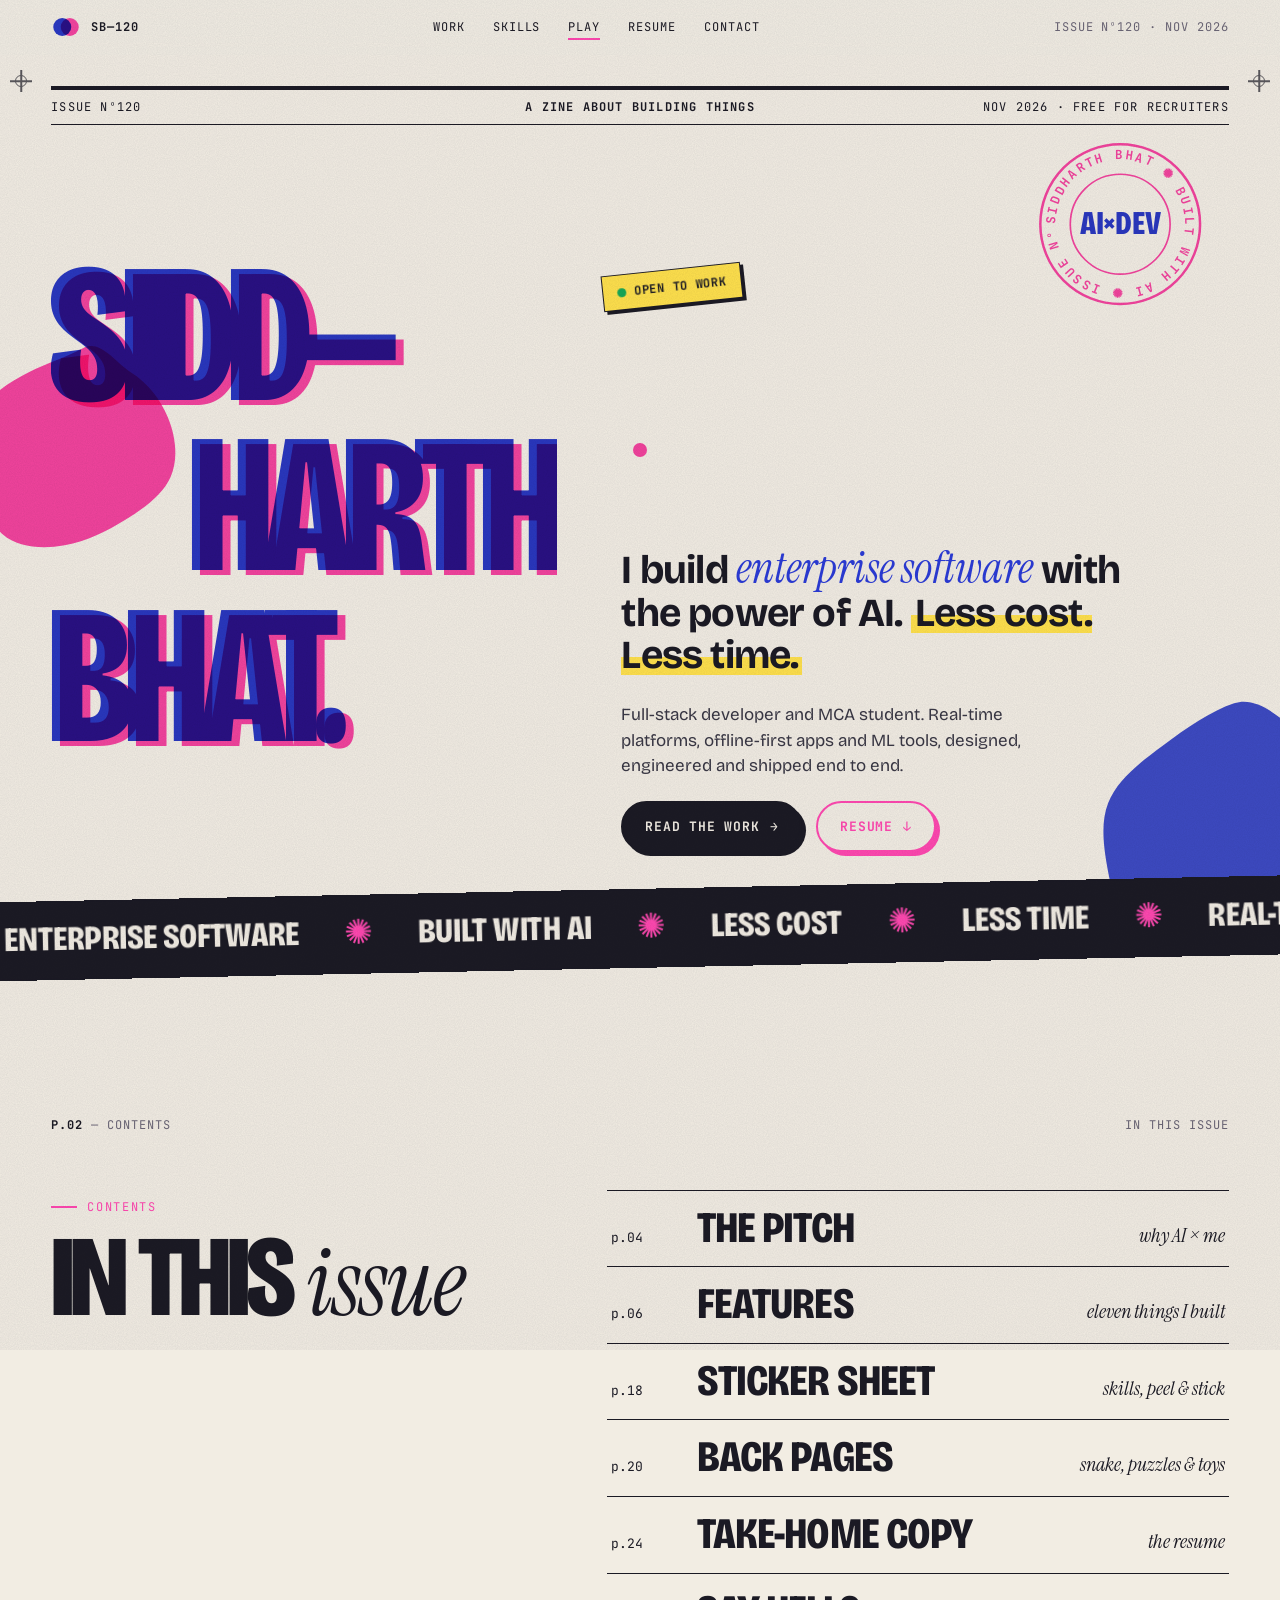
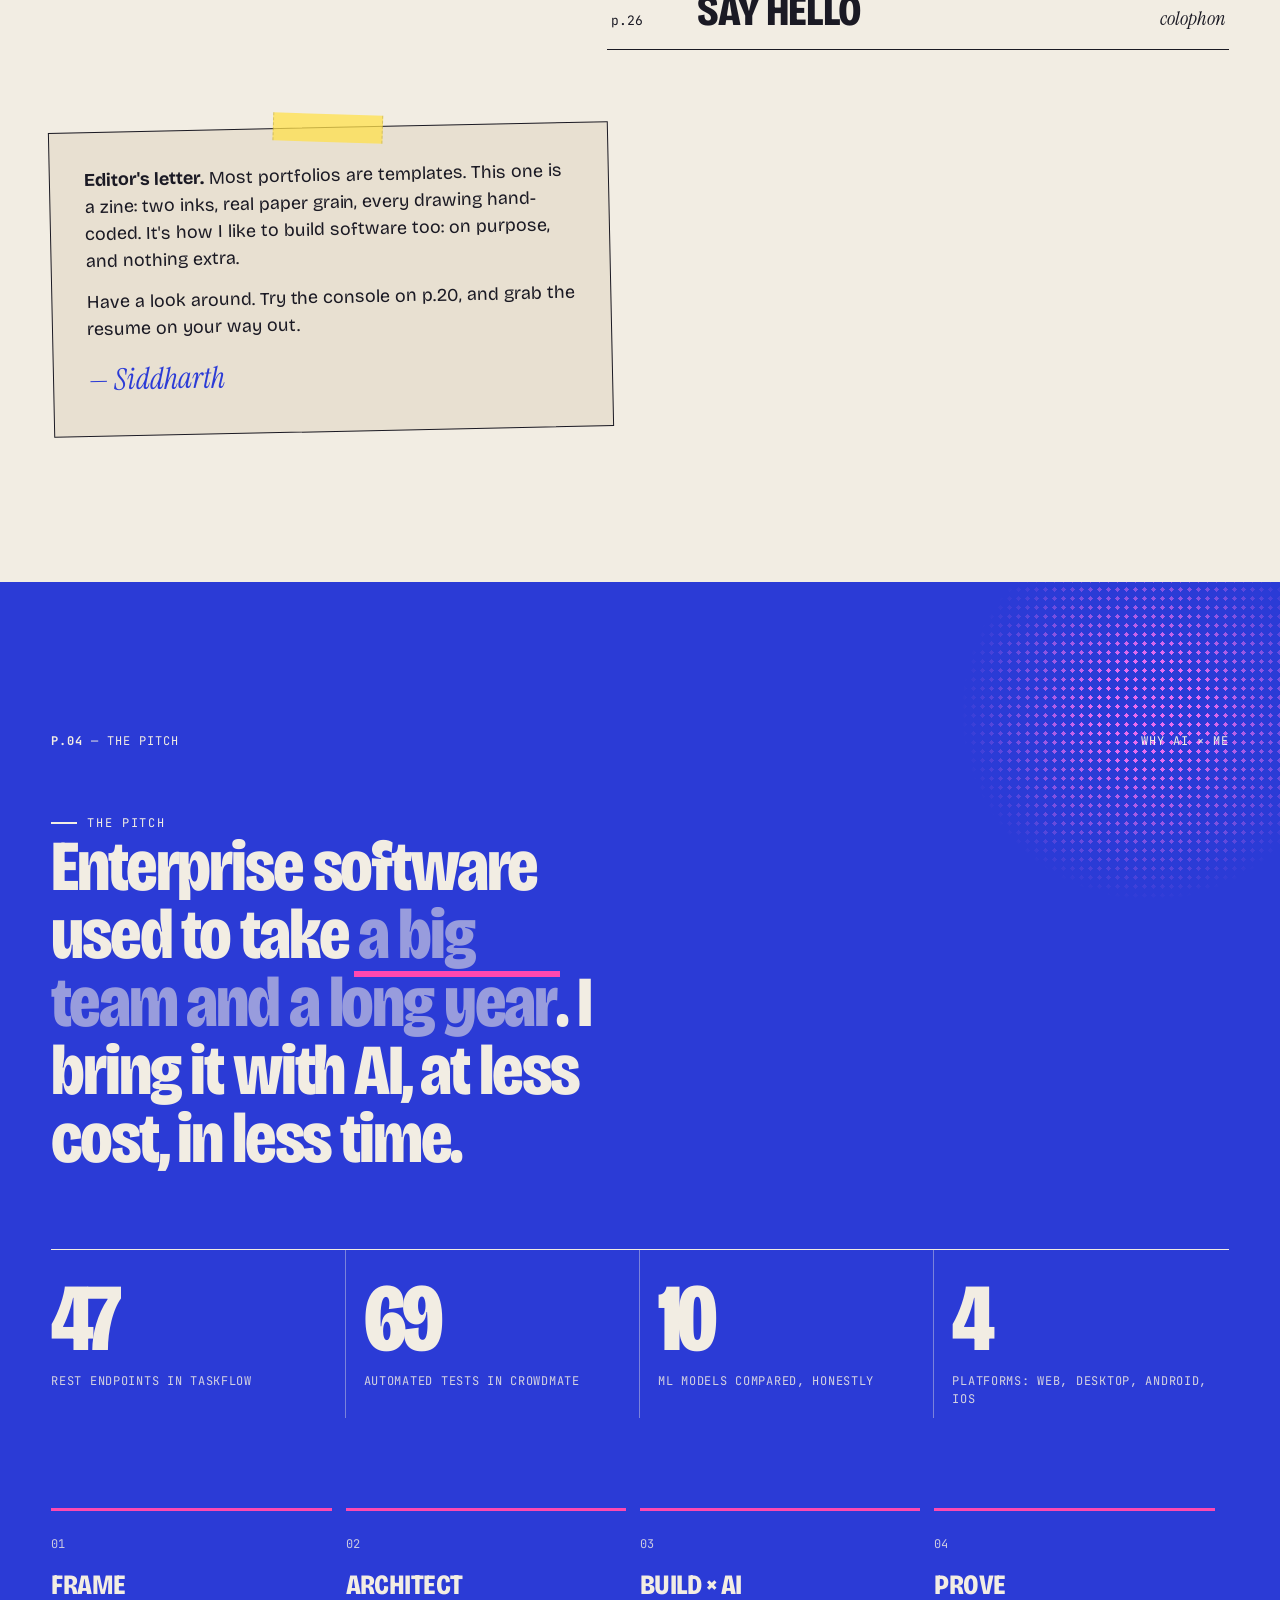
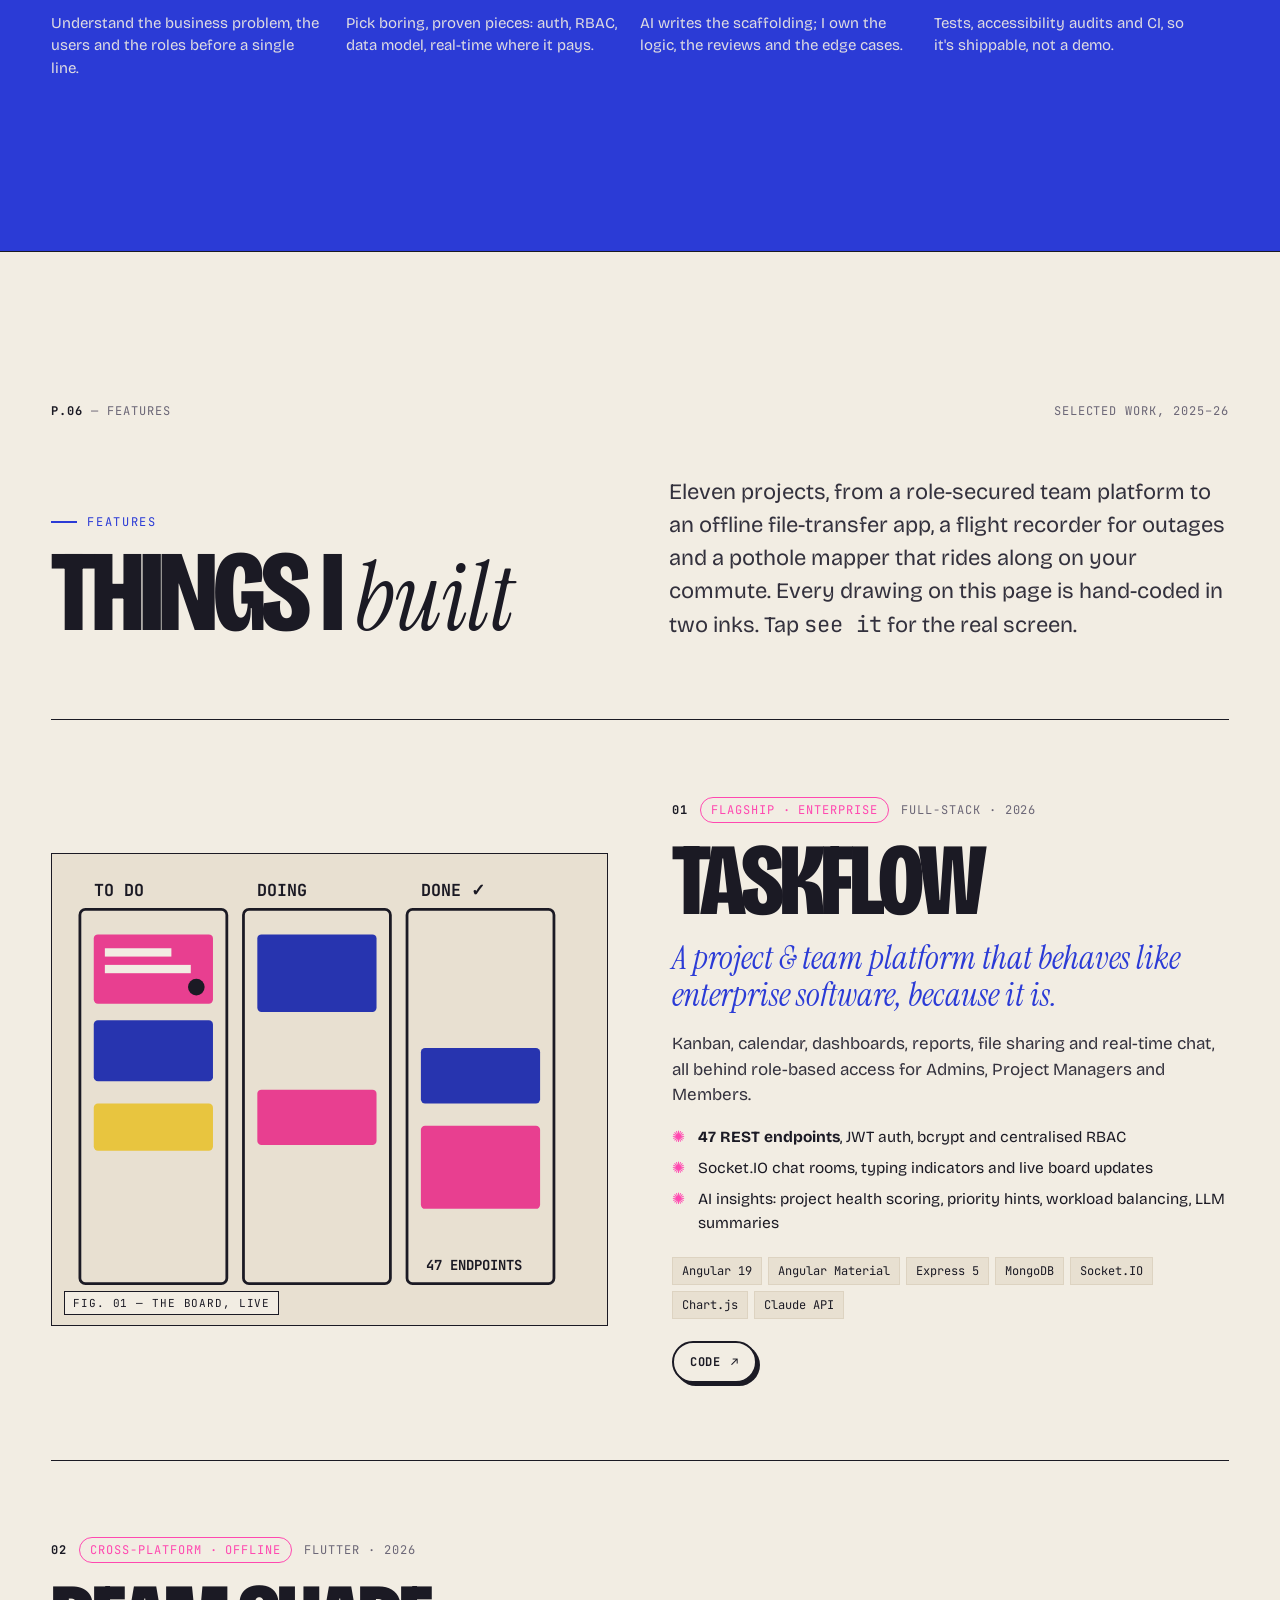
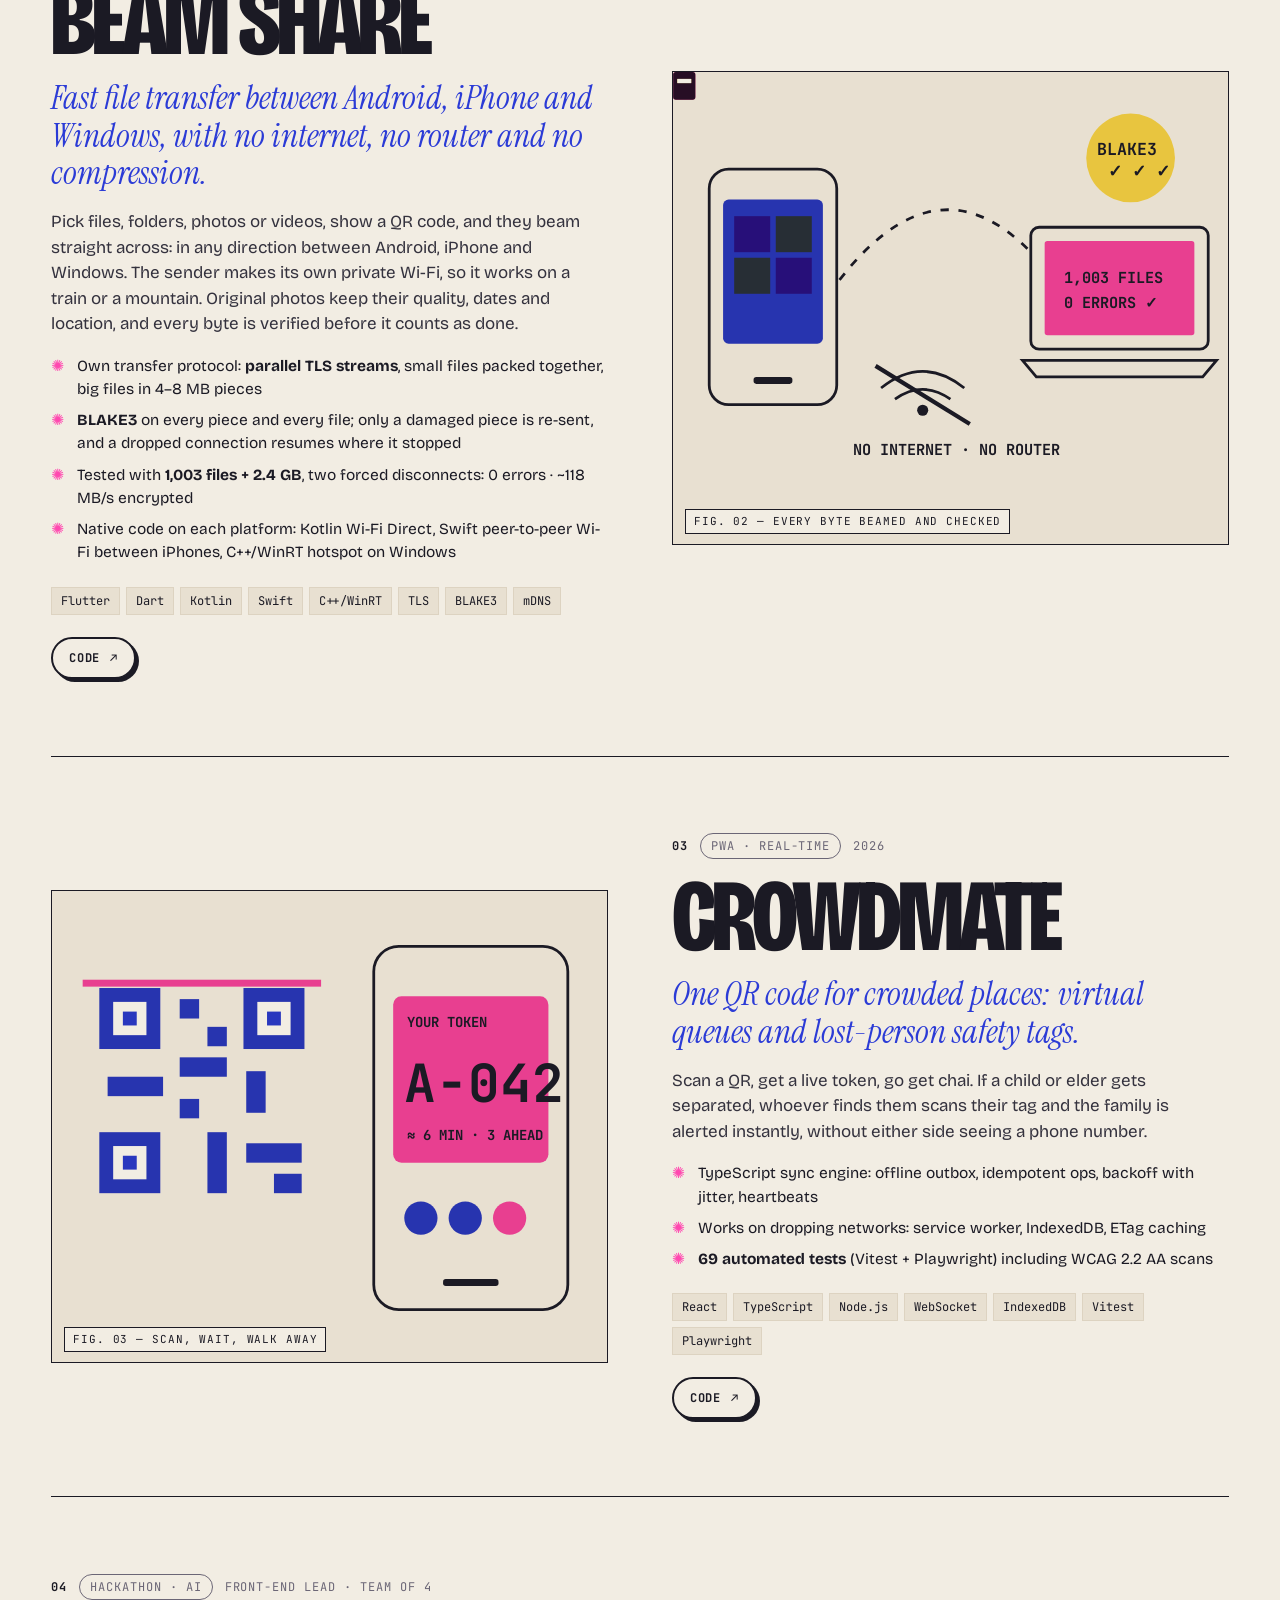
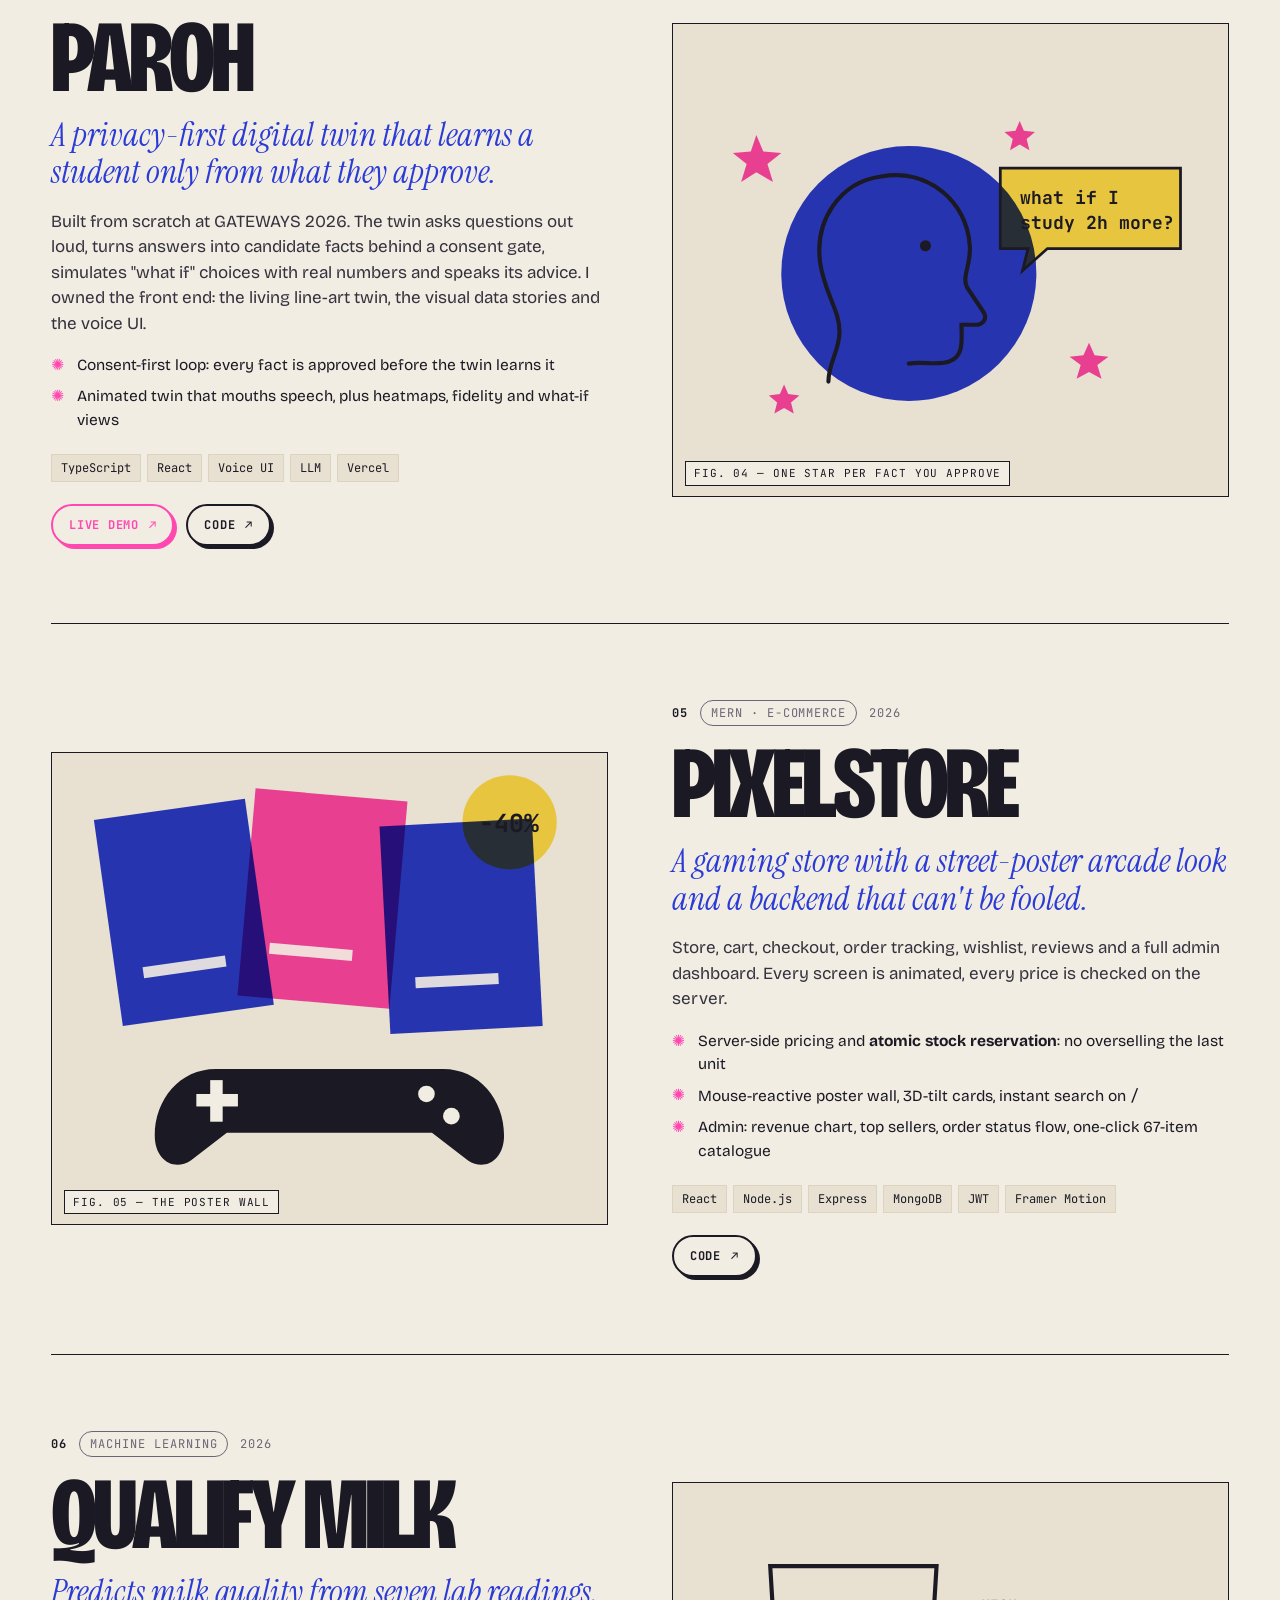
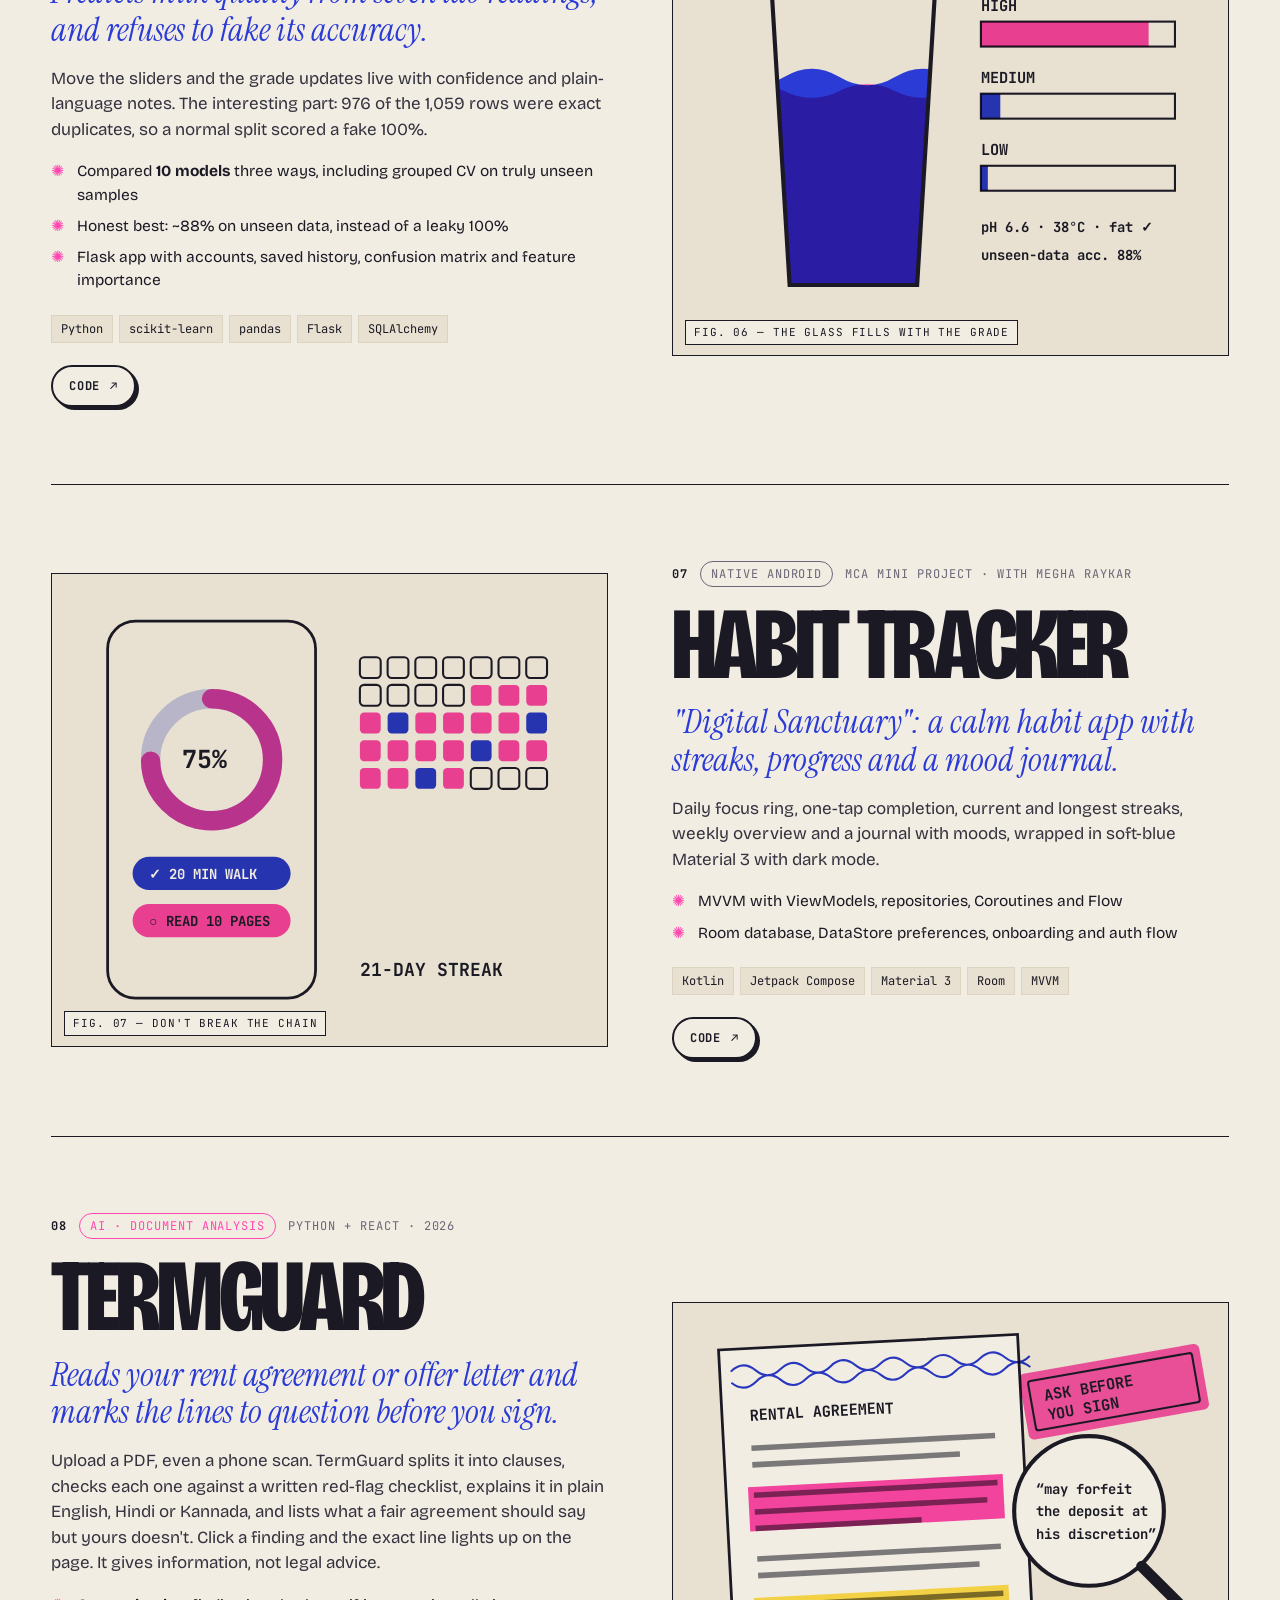
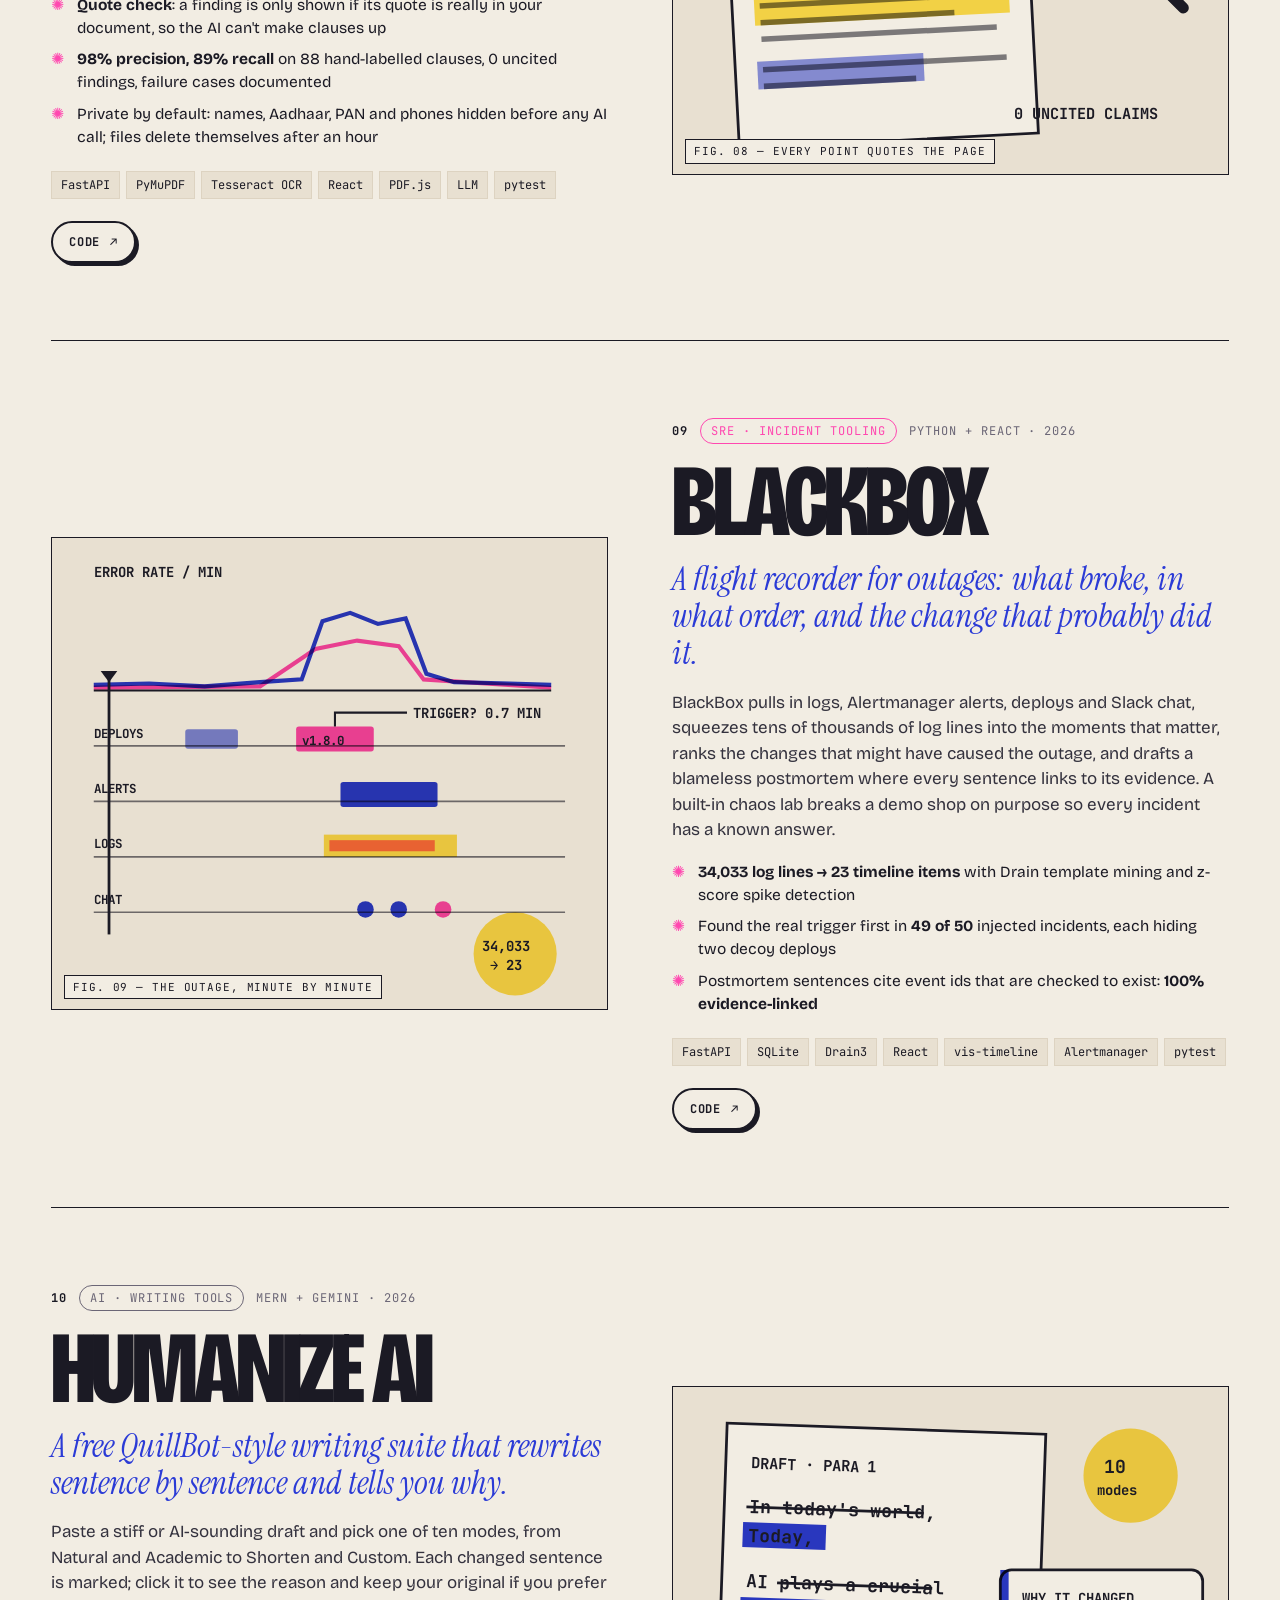
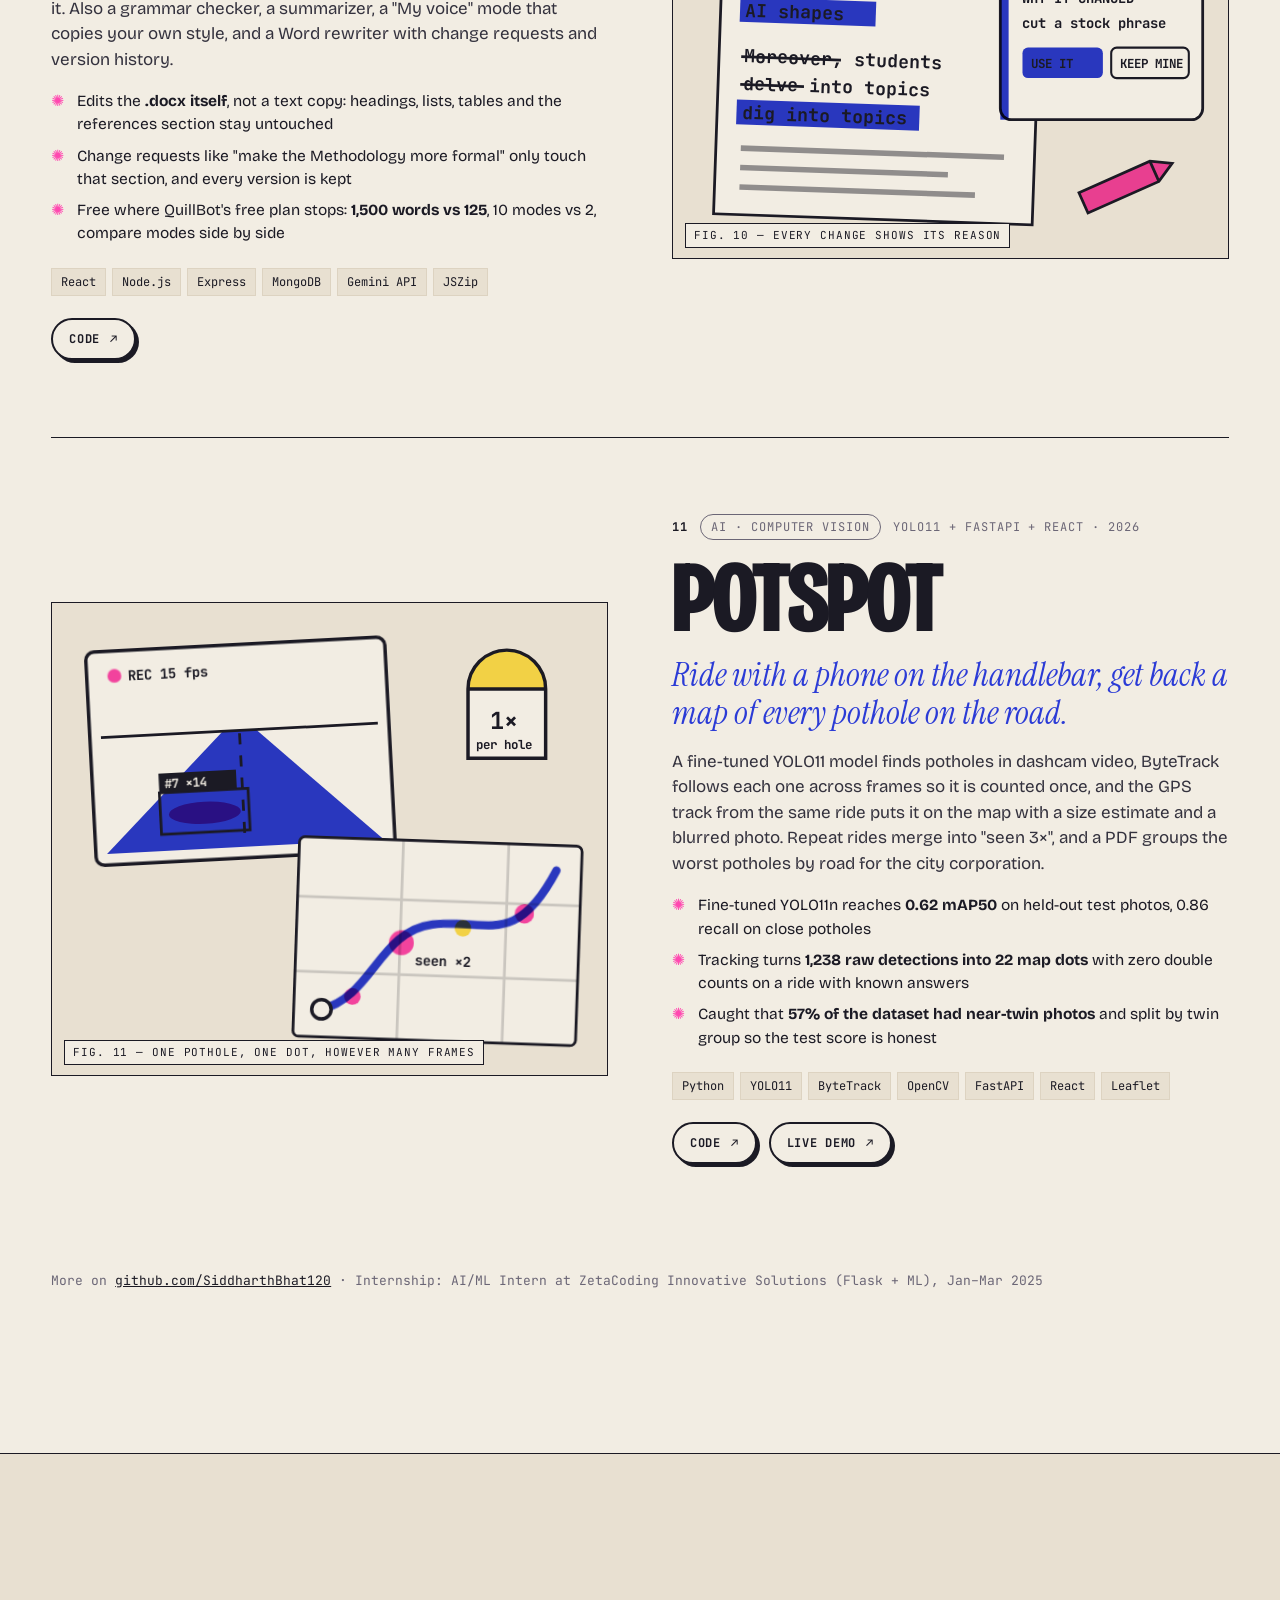
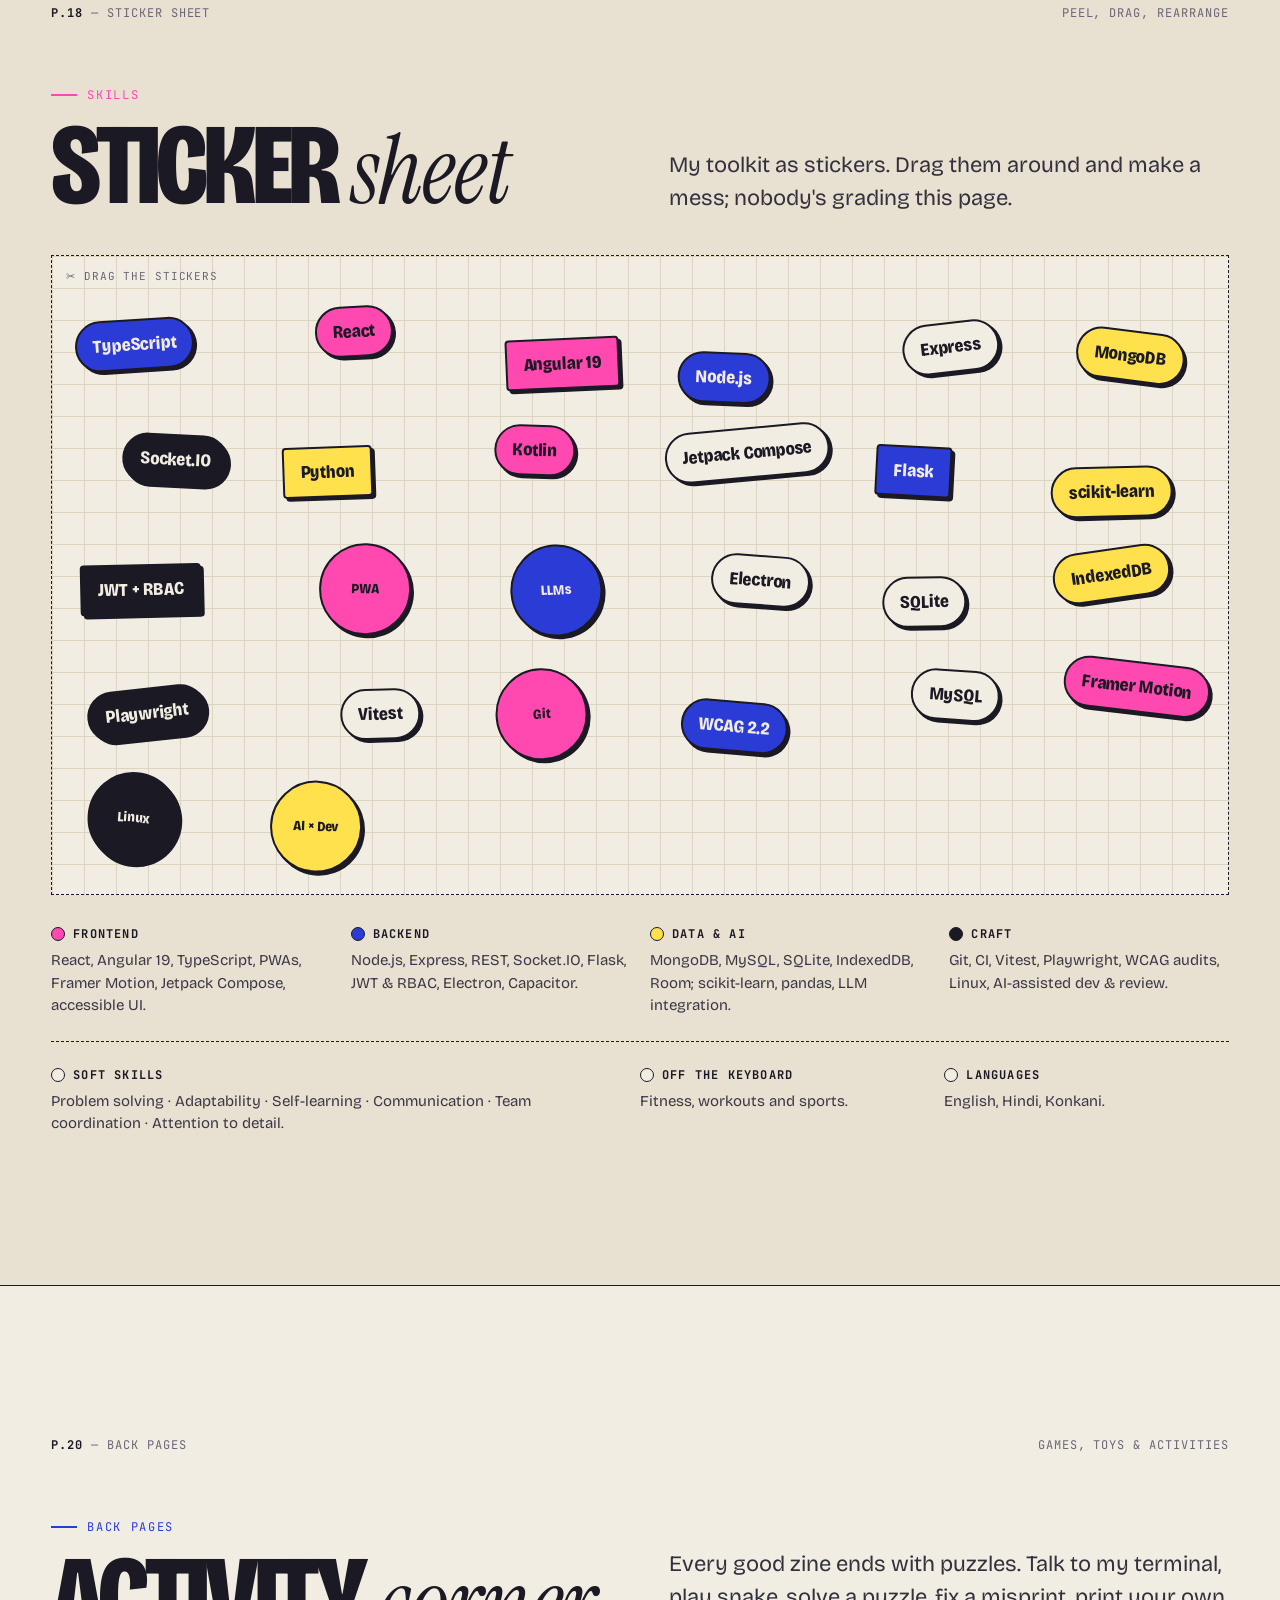
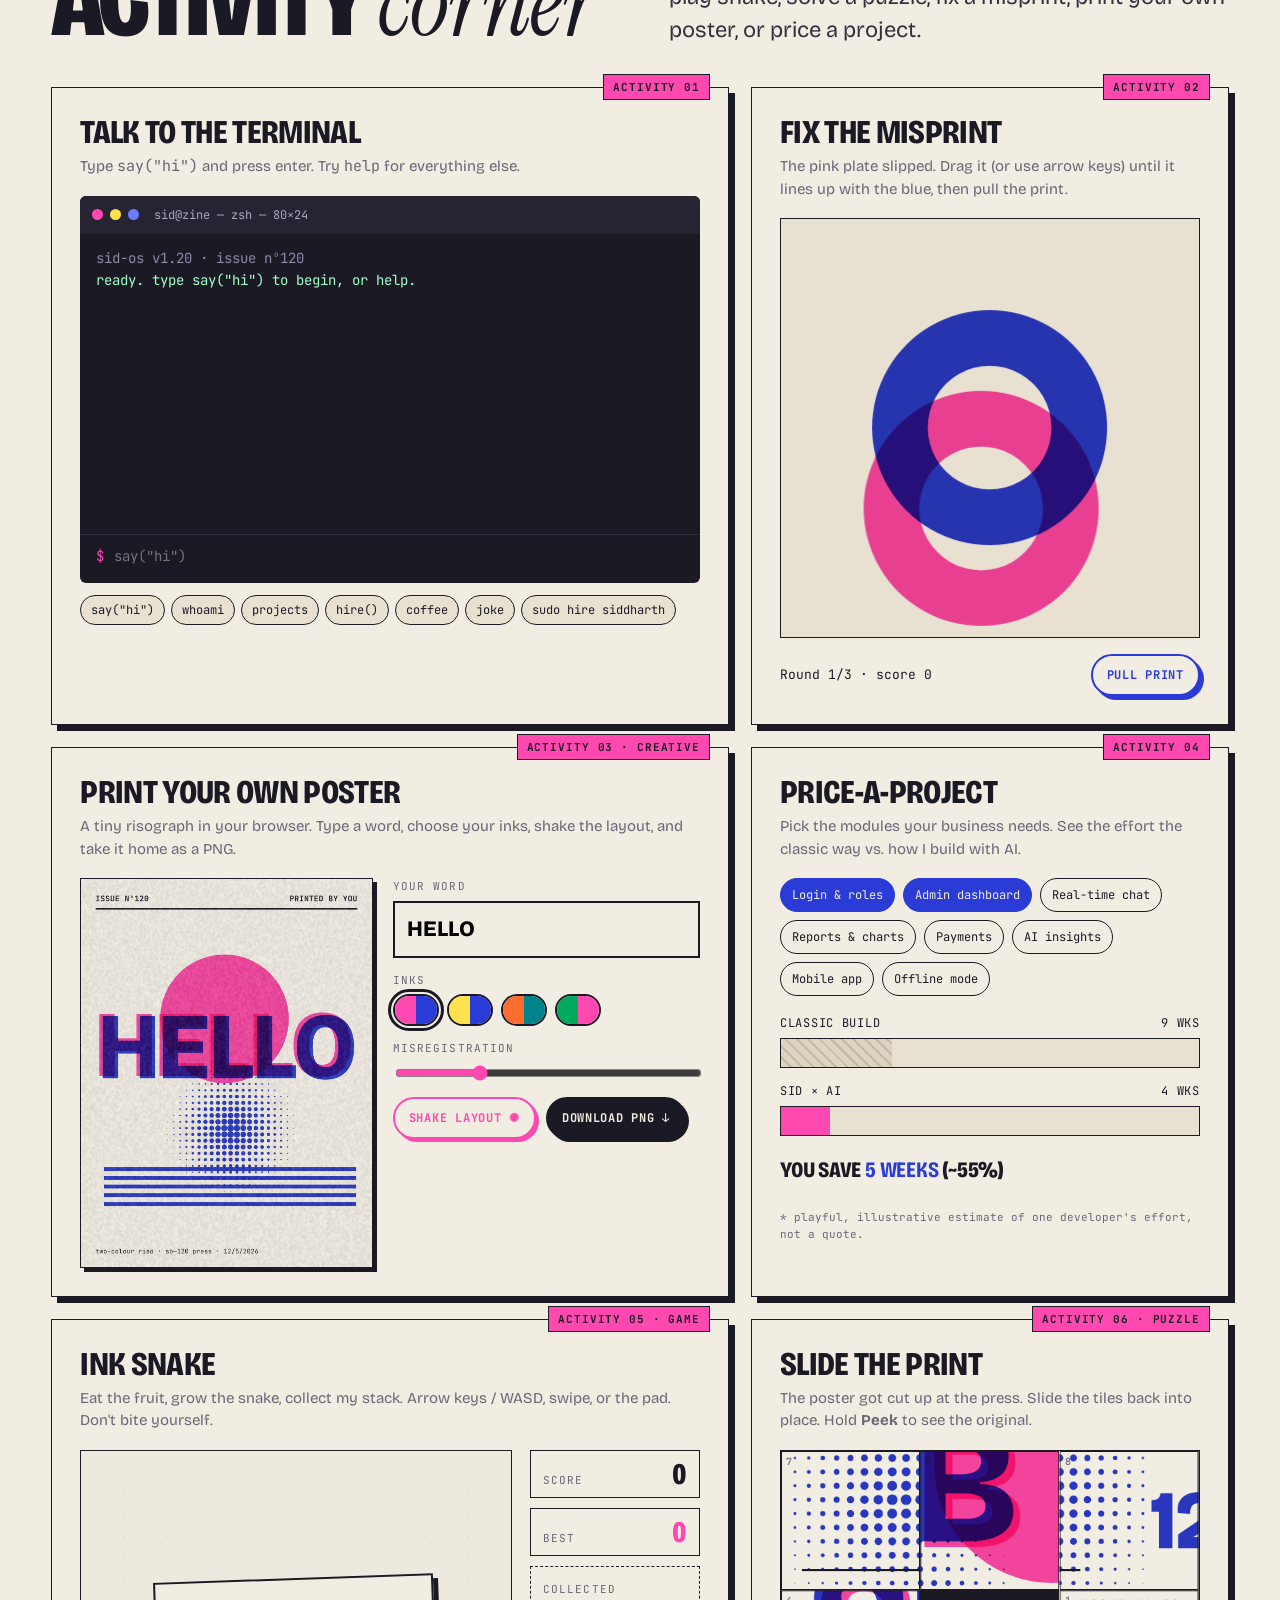
==== commit 715639e3: "Work: PotSpot highlights Co-Authored-By: Claude Opus 5.5 <noreply@anthropic.com> Claude-Session: htt" ====
--- a/index.html
+++ b/index.html
@@ -650,7 +650,9 @@
           <p class="deck rv">Ride with a phone on the handlebar, get back a map of every pothole on the road.</p>
           <p class="body">A fine-tuned YOLO11 model finds potholes in dashcam video, ByteTrack follows each one across frames so it is counted once, and the GPS track from the same ride puts it on the map with a size estimate and a blurred photo. Repeat rides merge into "seen 3×", and a PDF groups the worst potholes by road for the city corporation.</p>
           <ul class="wins">
-            WINS
+            <li>Fine-tuned YOLO11n reaches <b>0.62 mAP50</b> on held-out test photos, 0.86 recall on close potholes</li>
+            <li>Tracking turns <b>1,238 raw detections into 22 map dots</b> with zero double counts on a ride with known answers</li>
+            <li>Caught that <b>57% of the dataset had near-twin photos</b> and split by twin group so the test score is honest</li>
           </ul>
           <div class="stack"><span>Python</span><span>YOLO11</span><span>ByteTrack</span><span>OpenCV</span><span>FastAPI</span><span>React</span><span>Leaflet</span></div>
           <div class="links"><a class="btn" href="https://github.com/SiddharthBhat120/POTSPOT" target="_blank" rel="noopener">Code <span class="arr">↗</span></a><a class="btn" href="https://siddharthbhat120.github.io/POTSPOT/" target="_blank" rel="noopener">Live demo <span class="arr">↗</span></a></div>
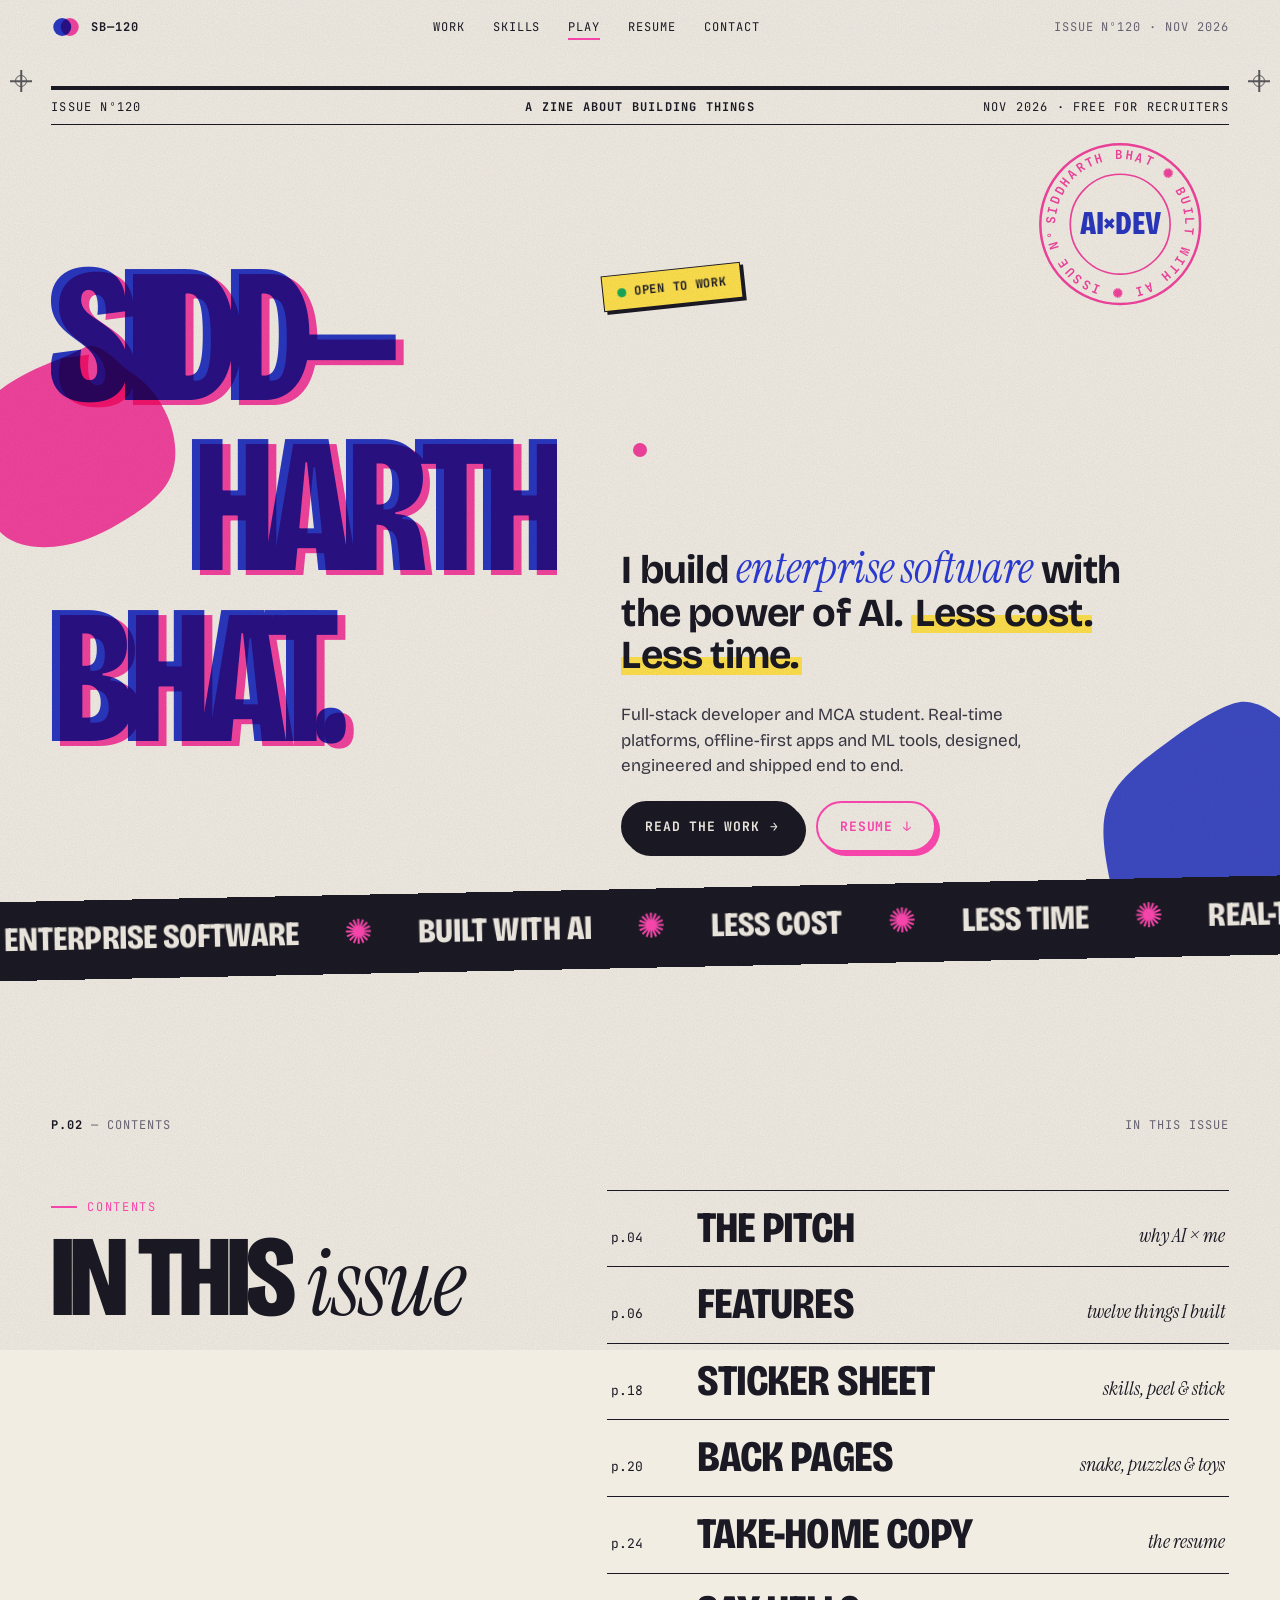
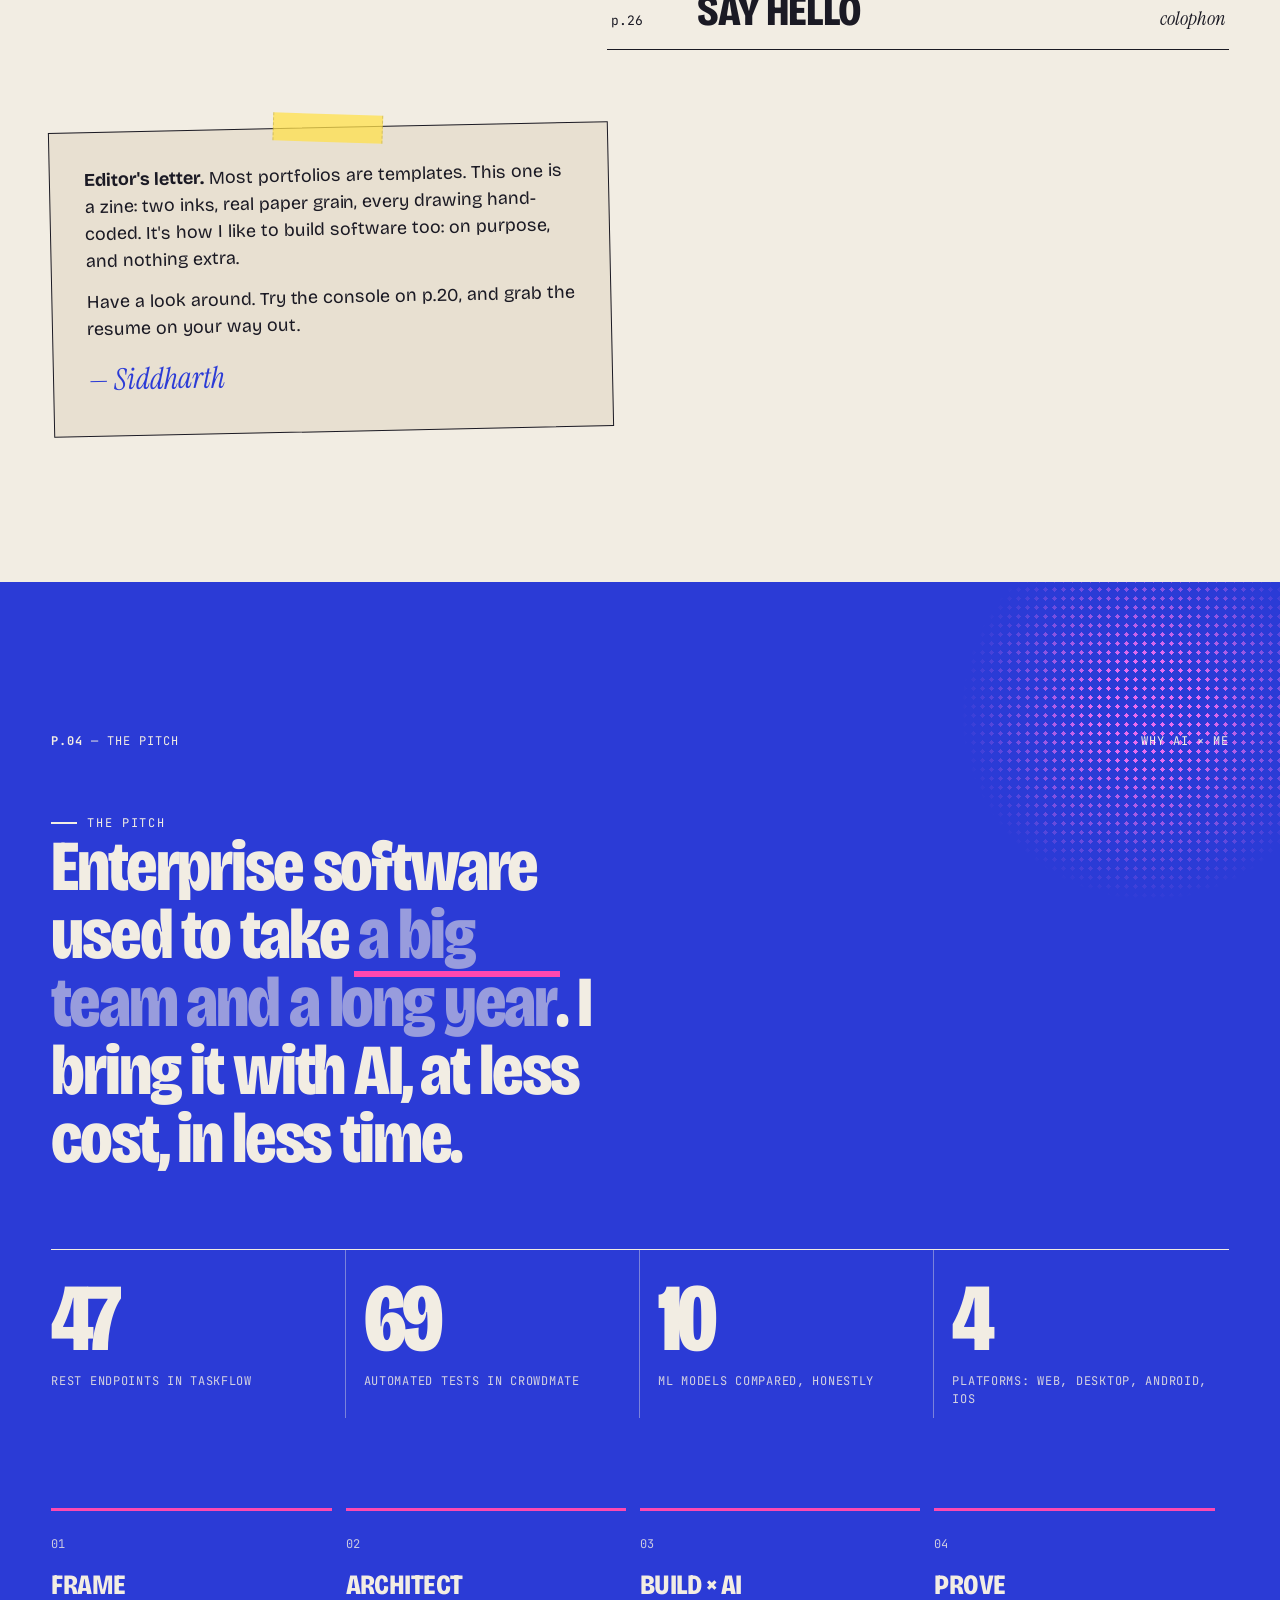
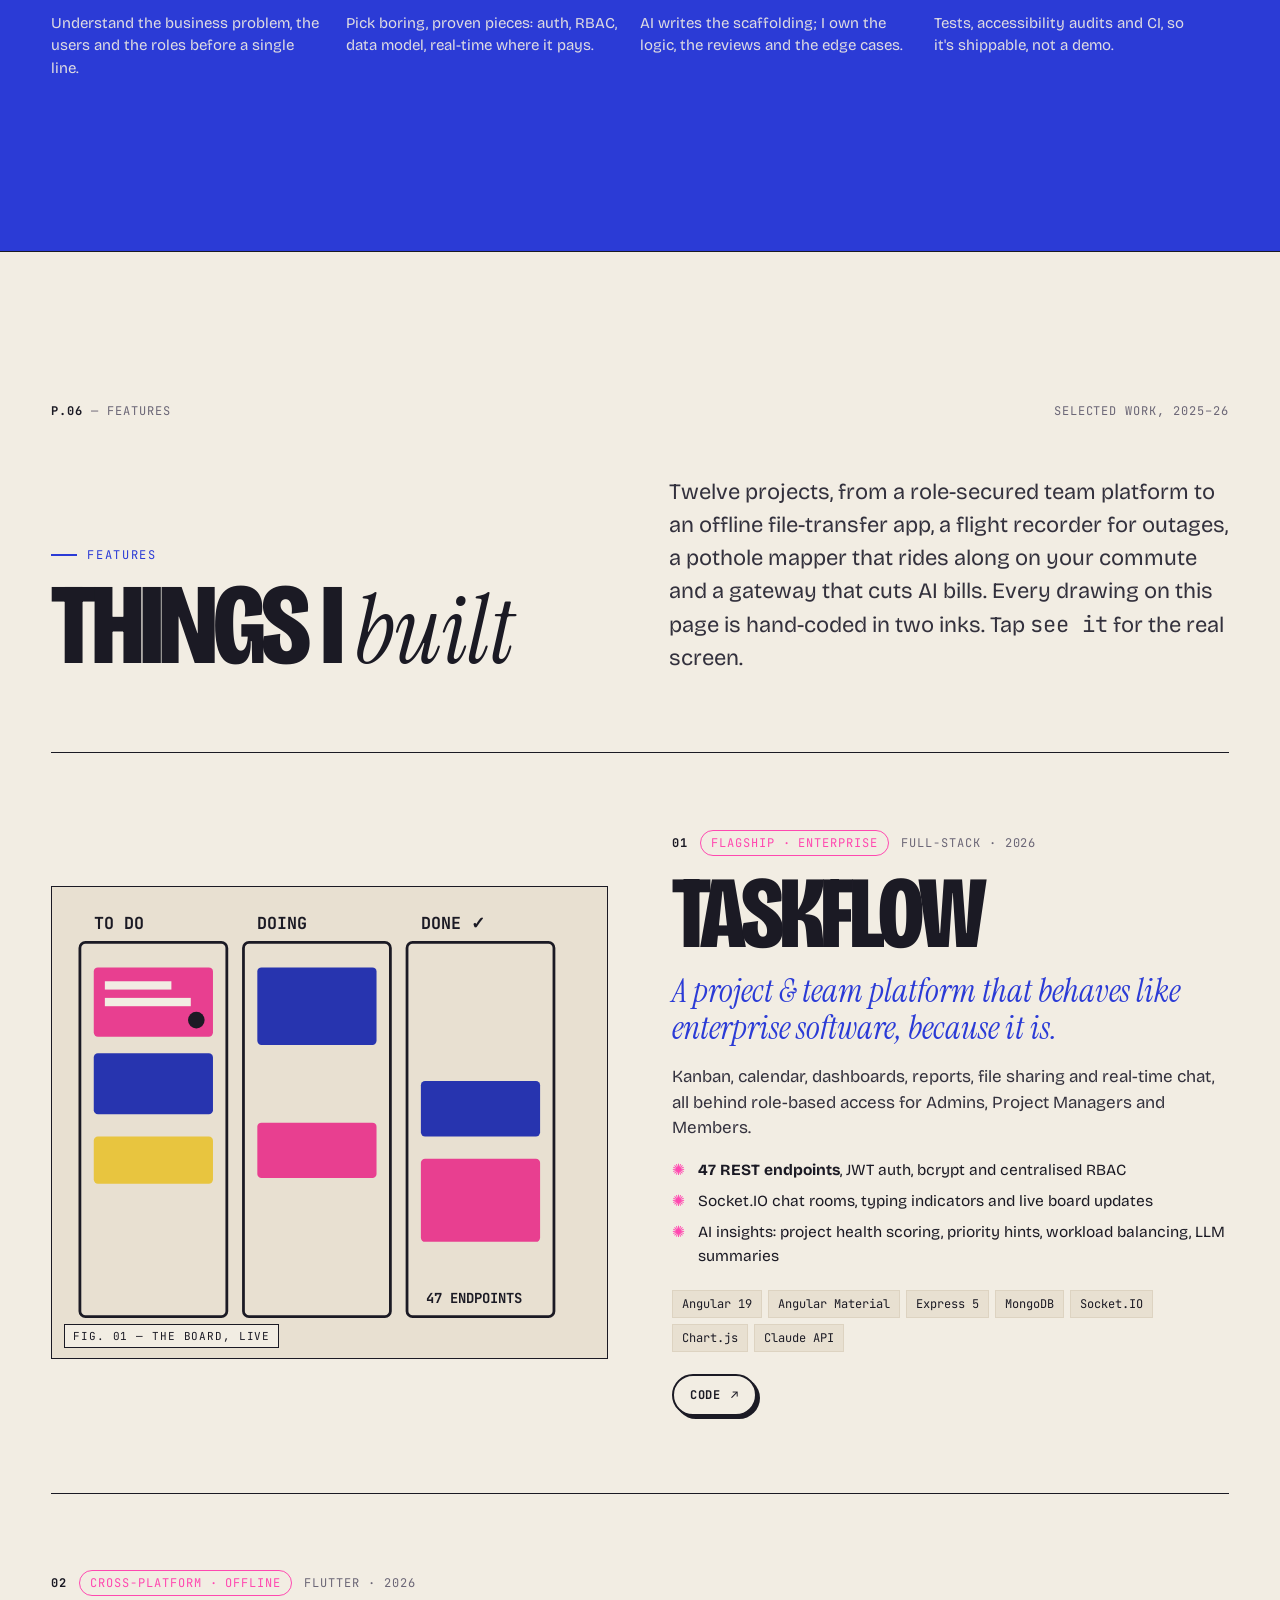
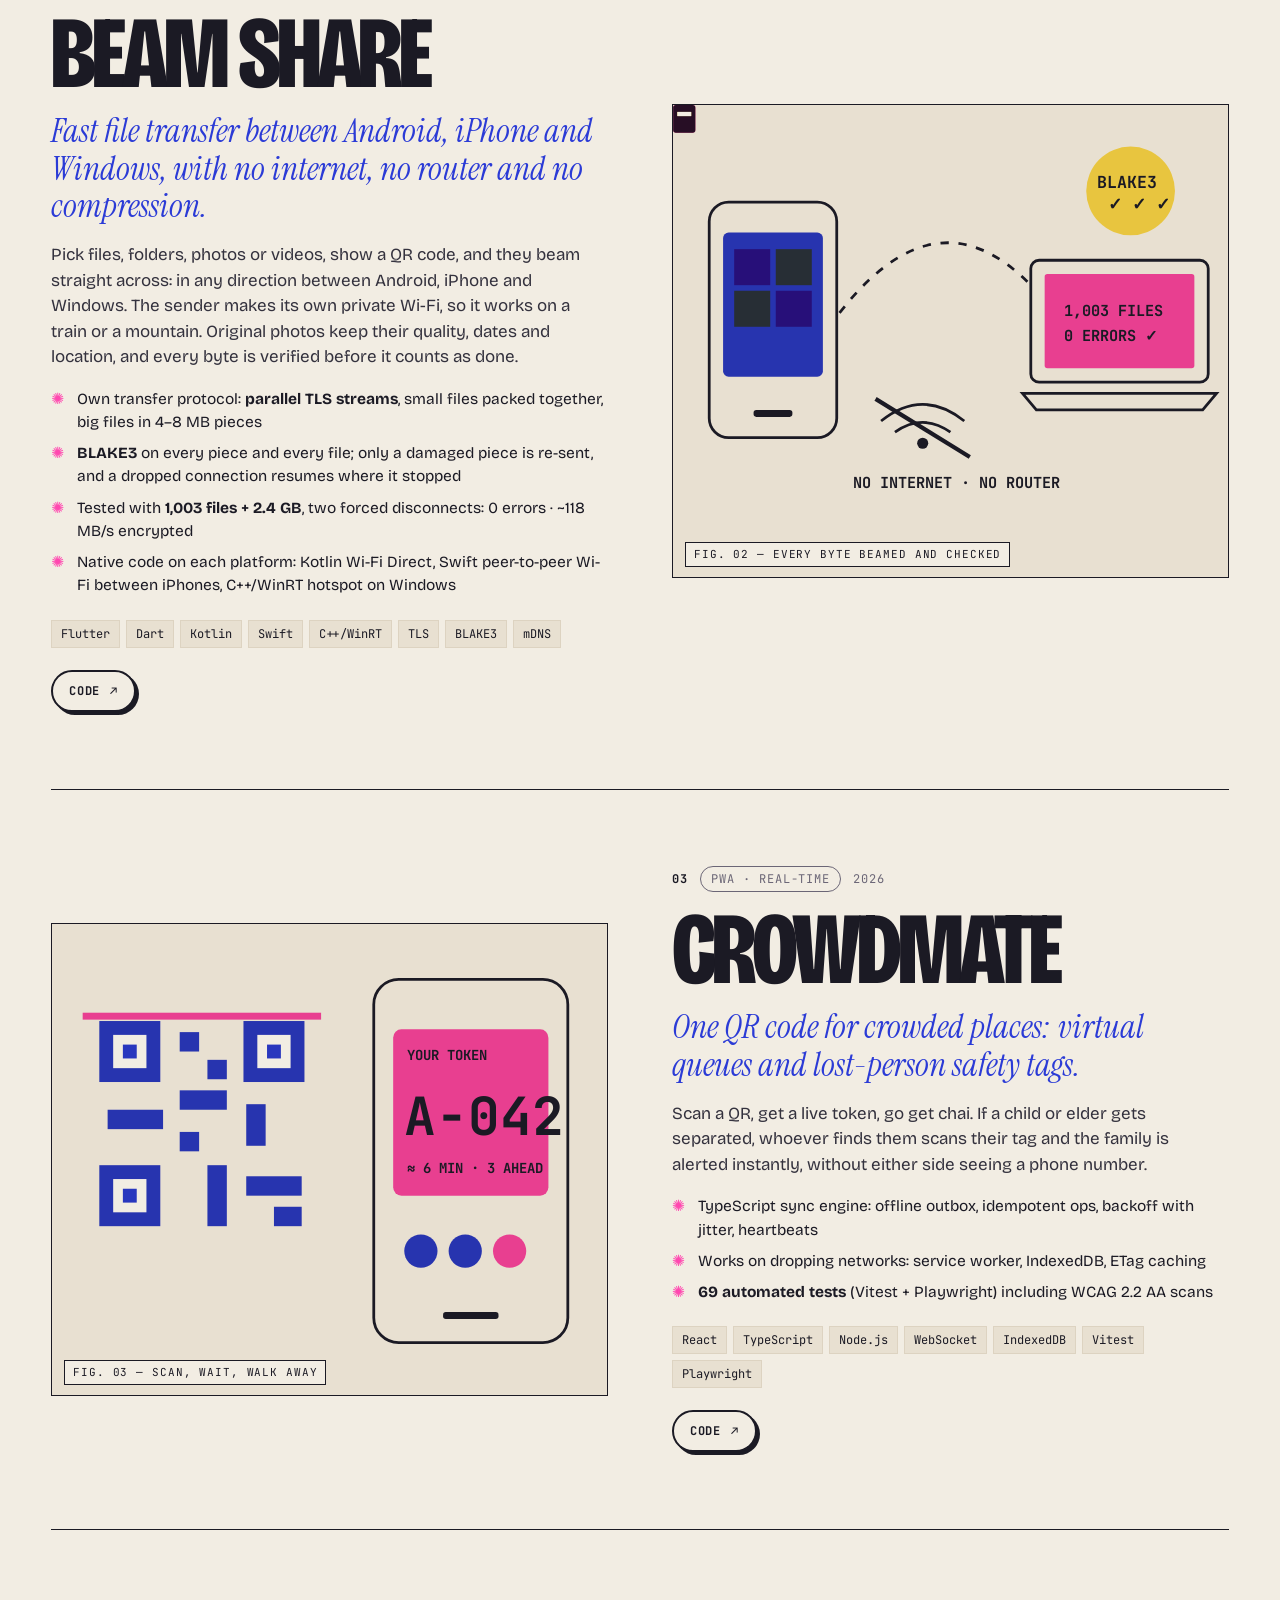
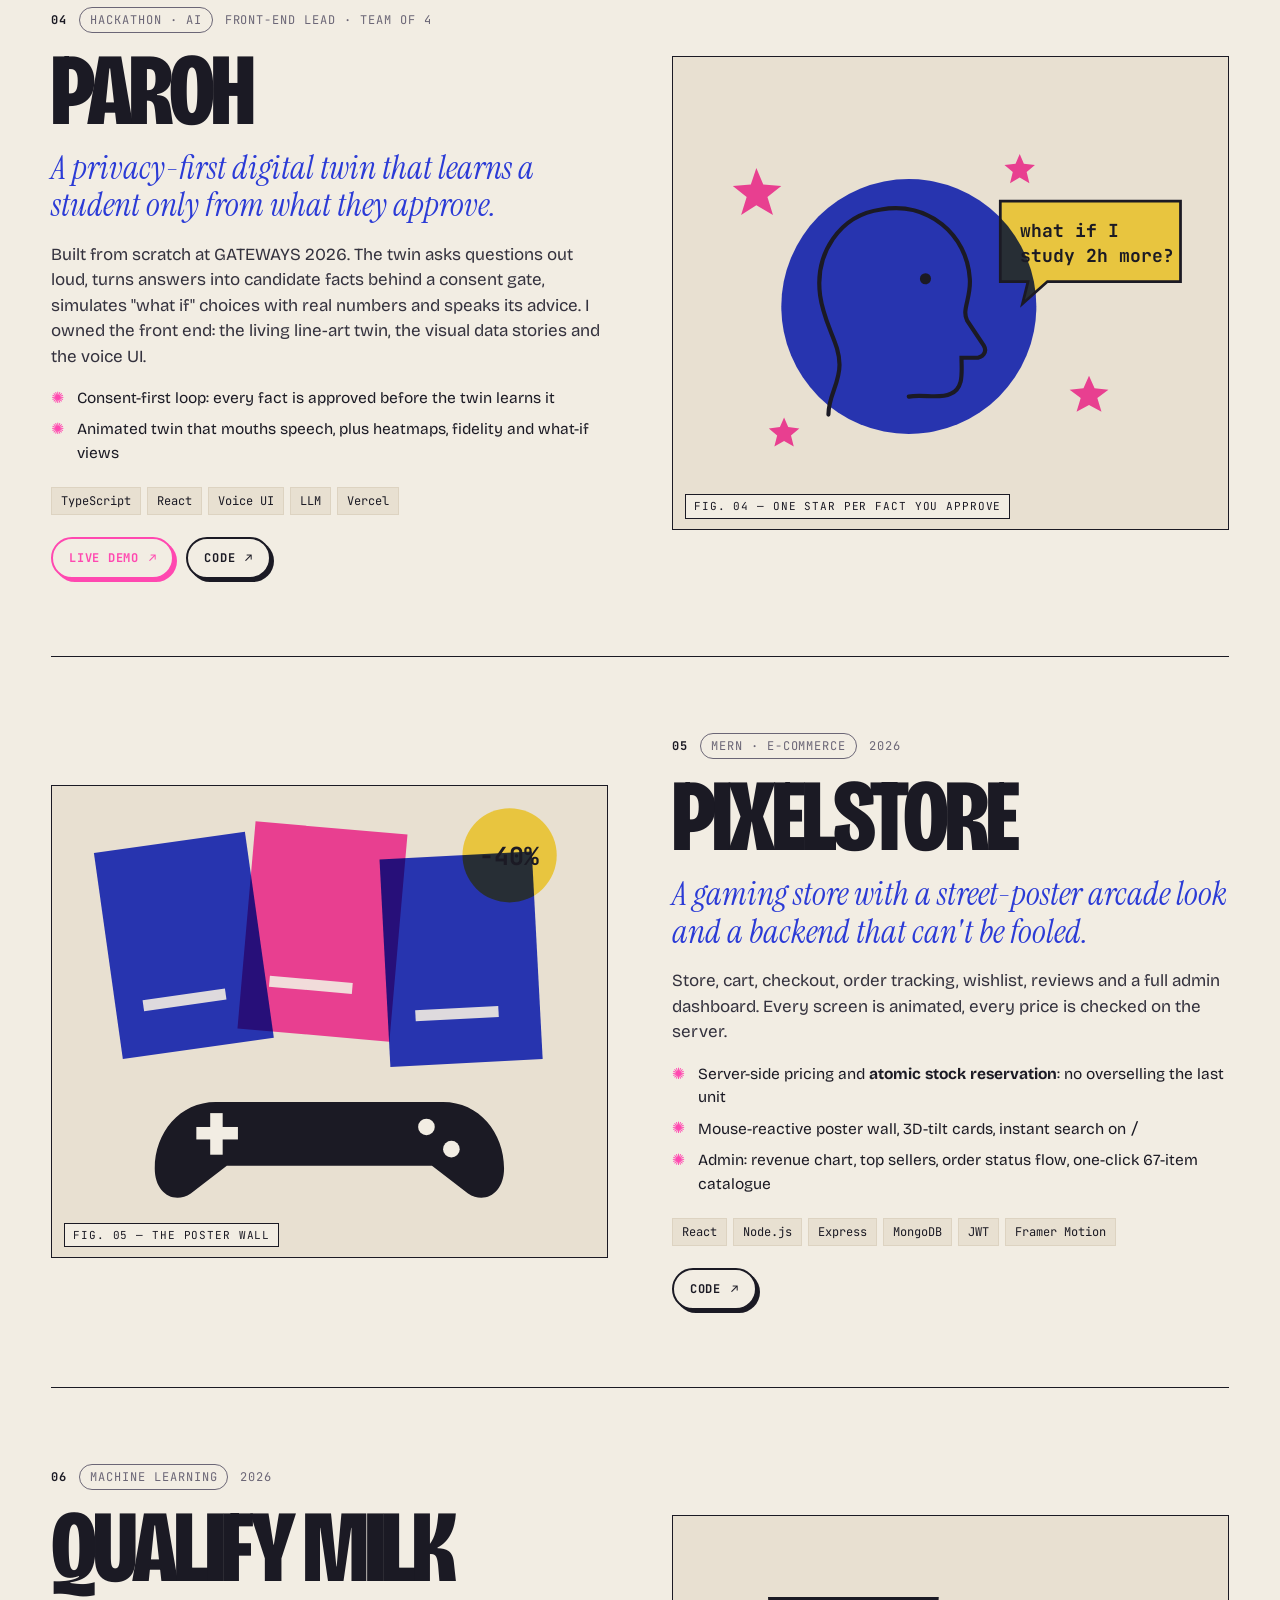
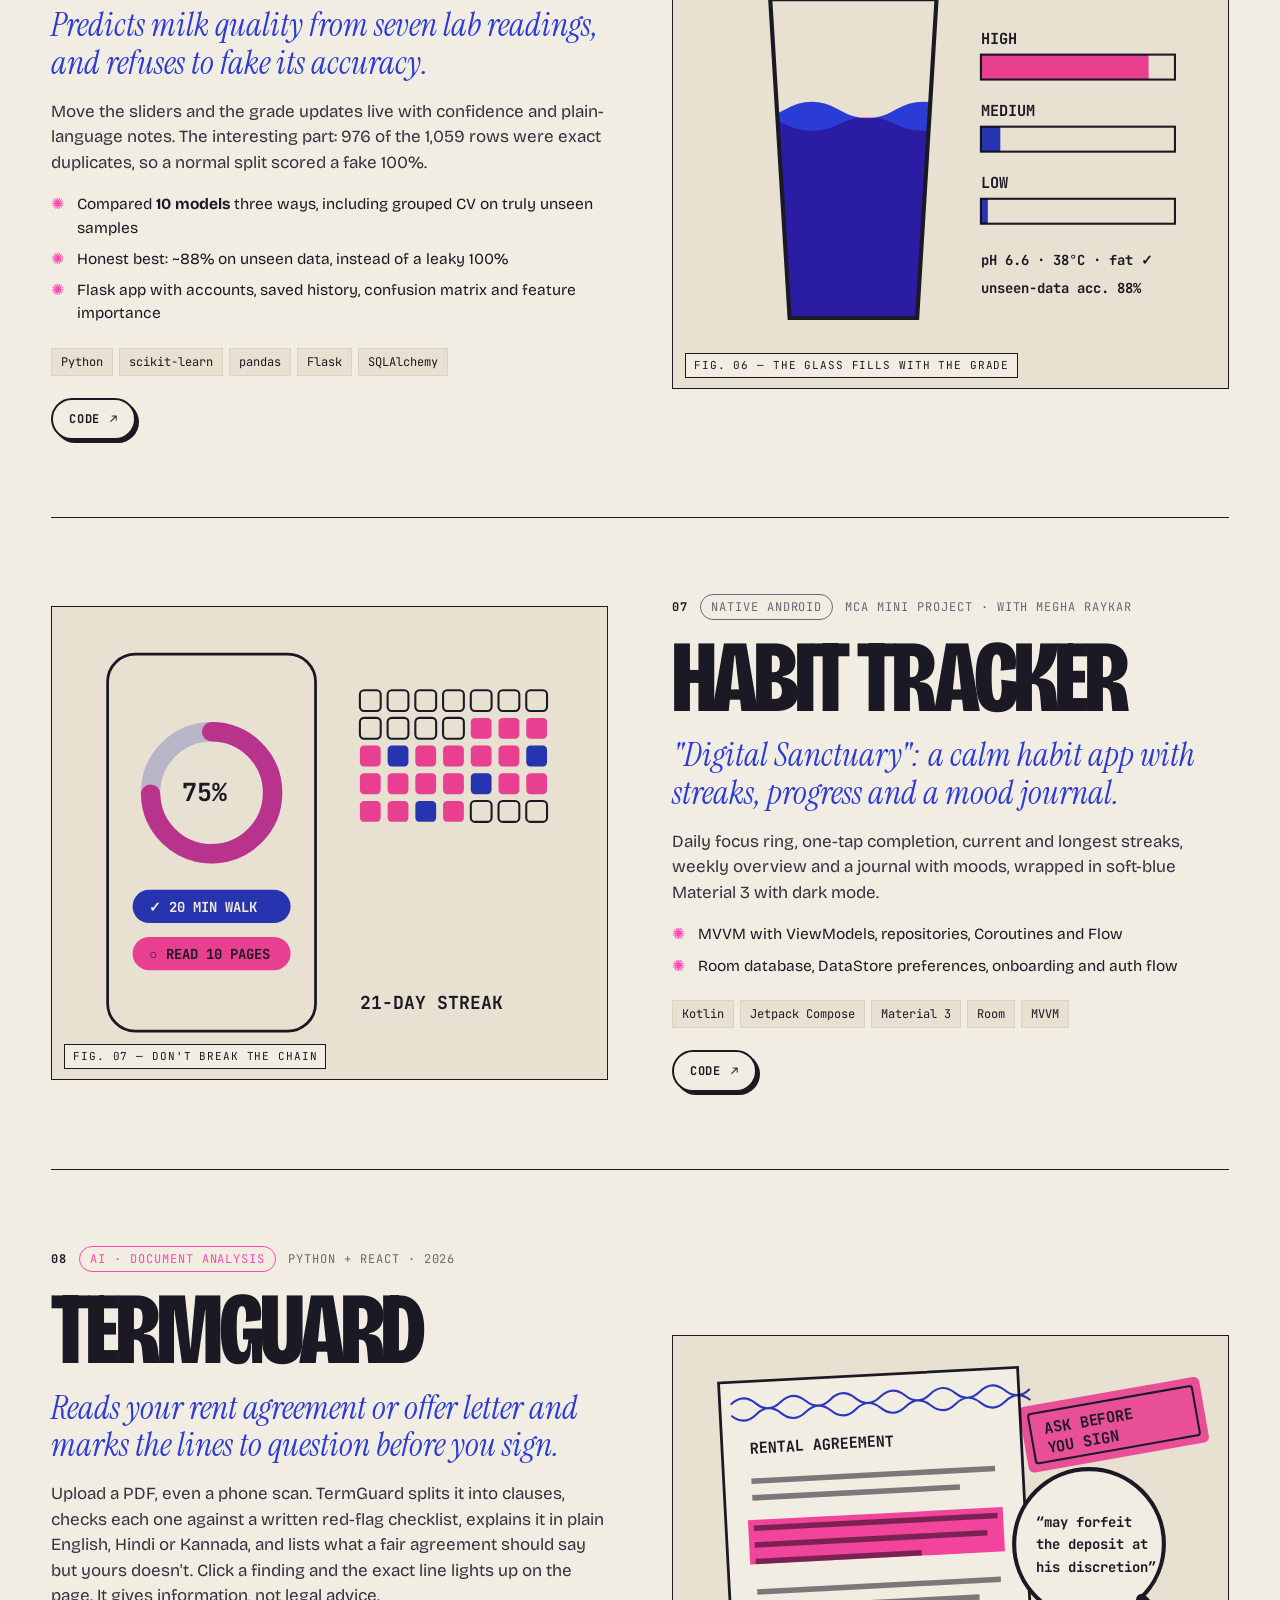
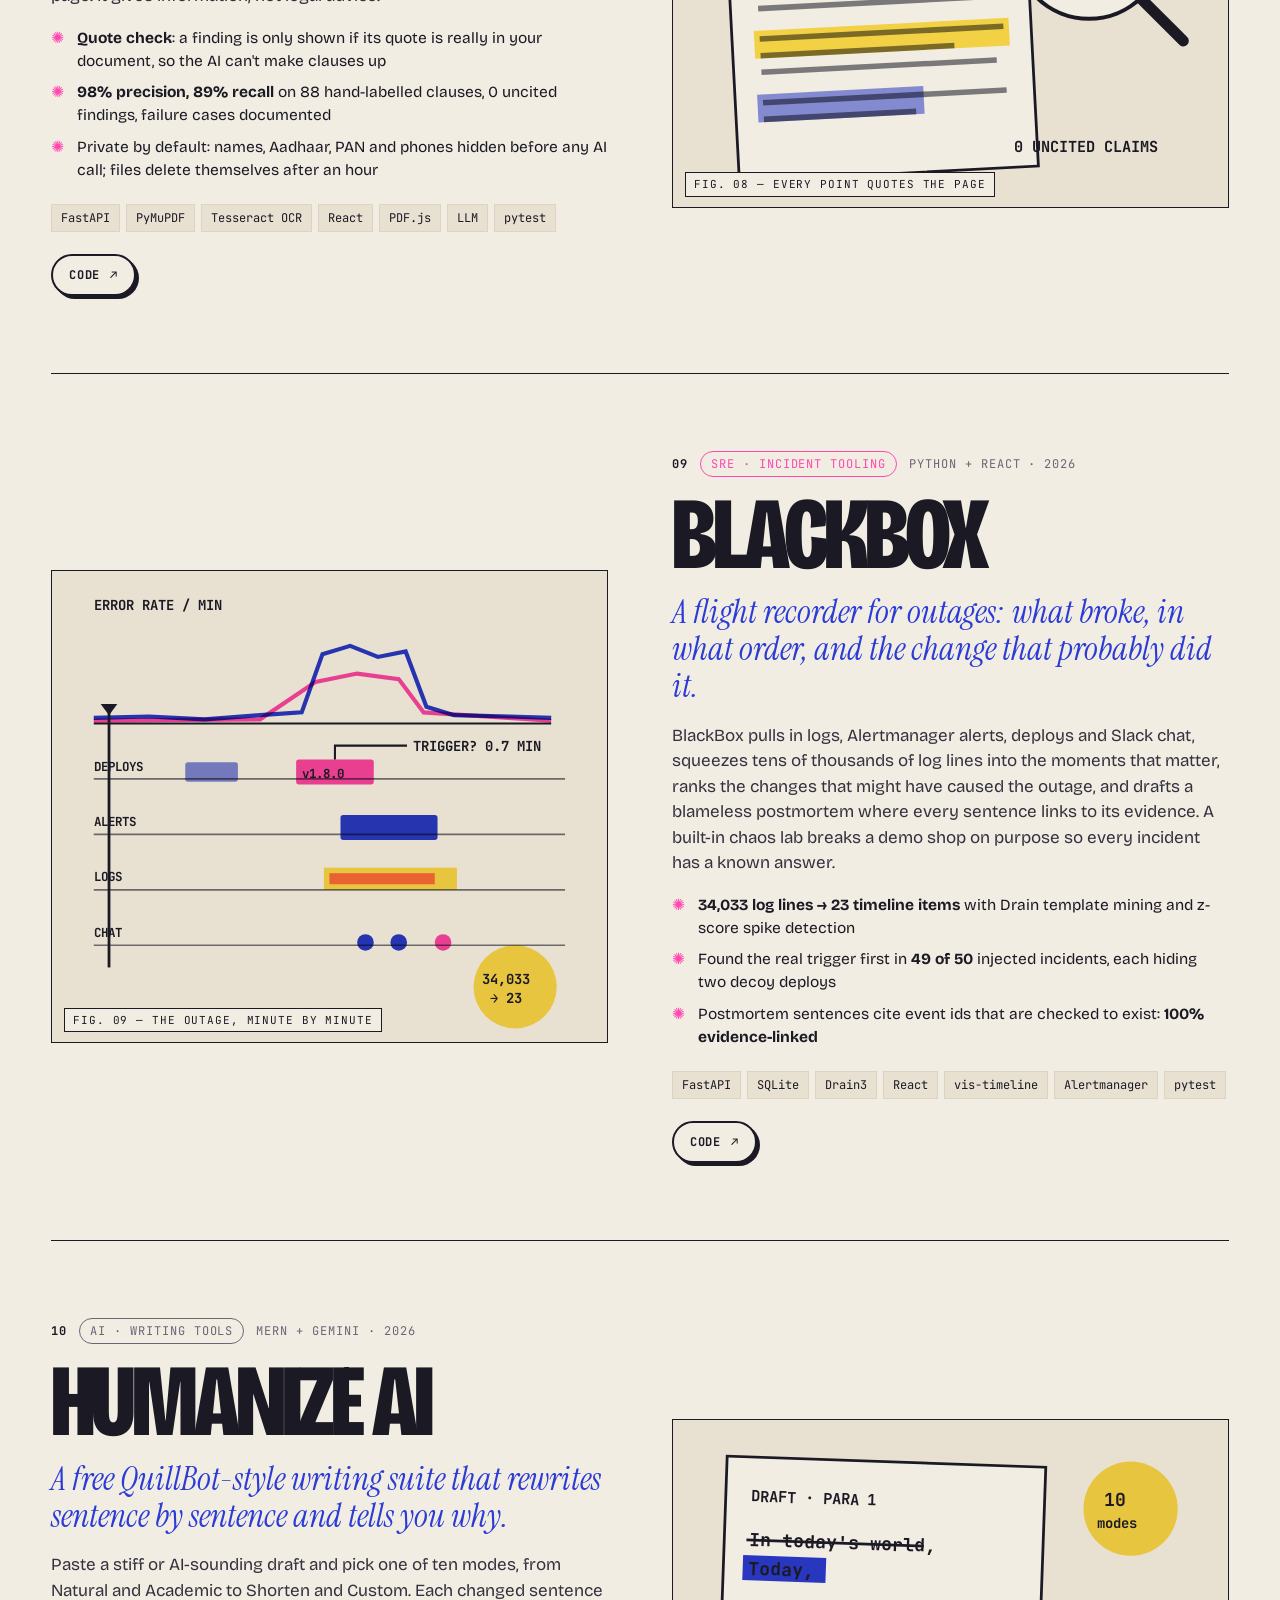
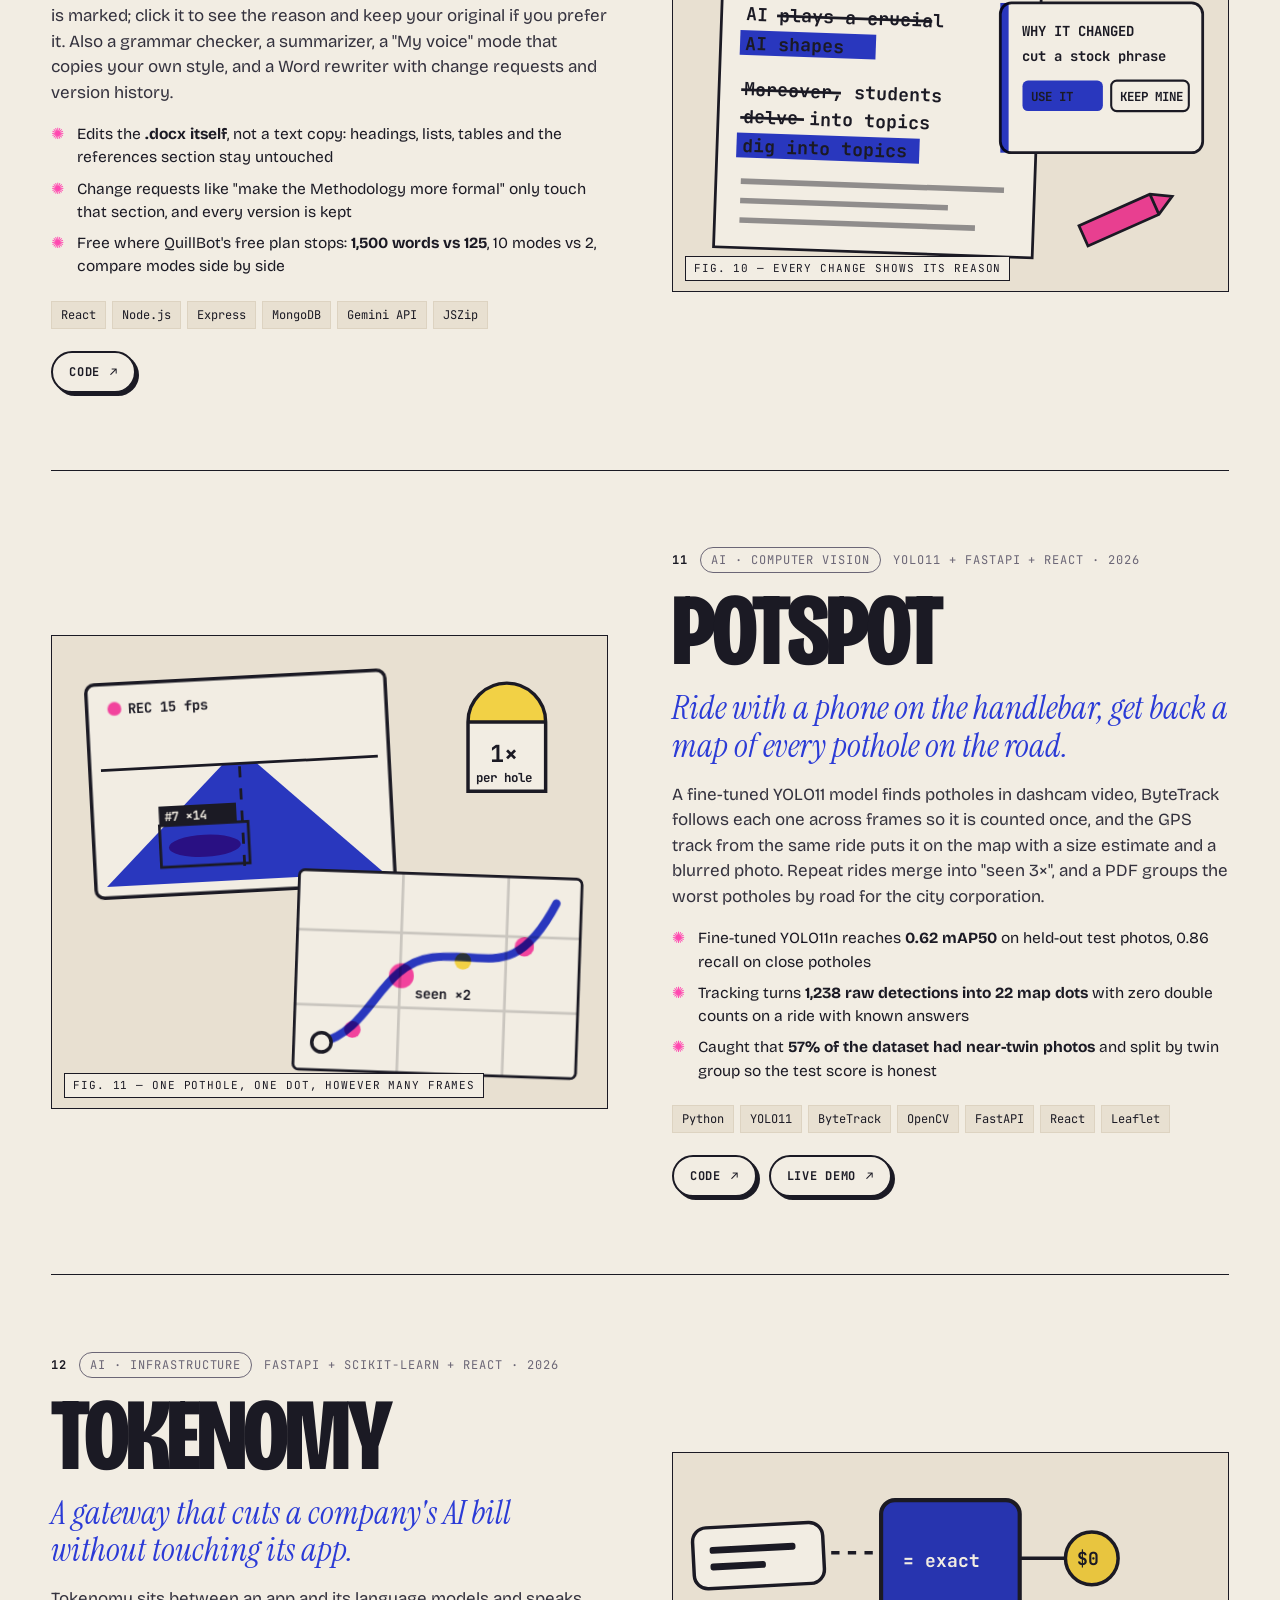
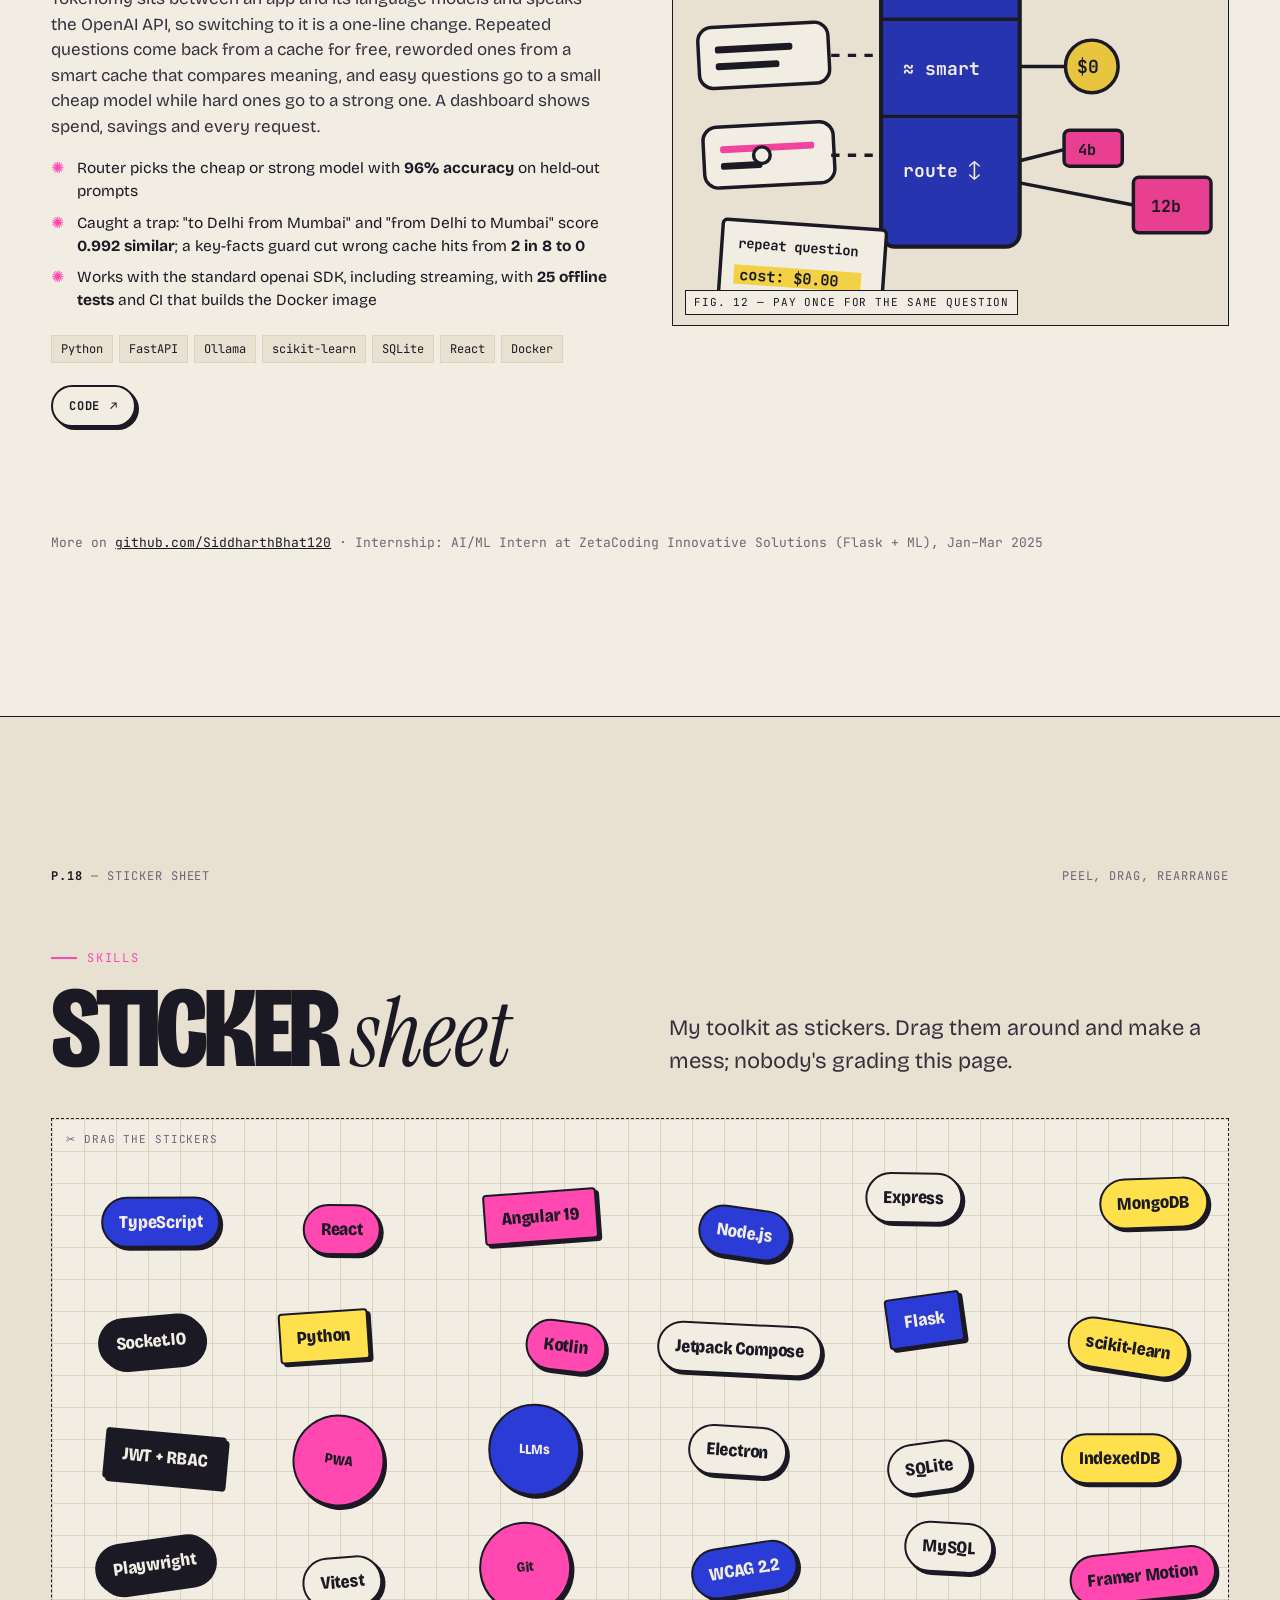
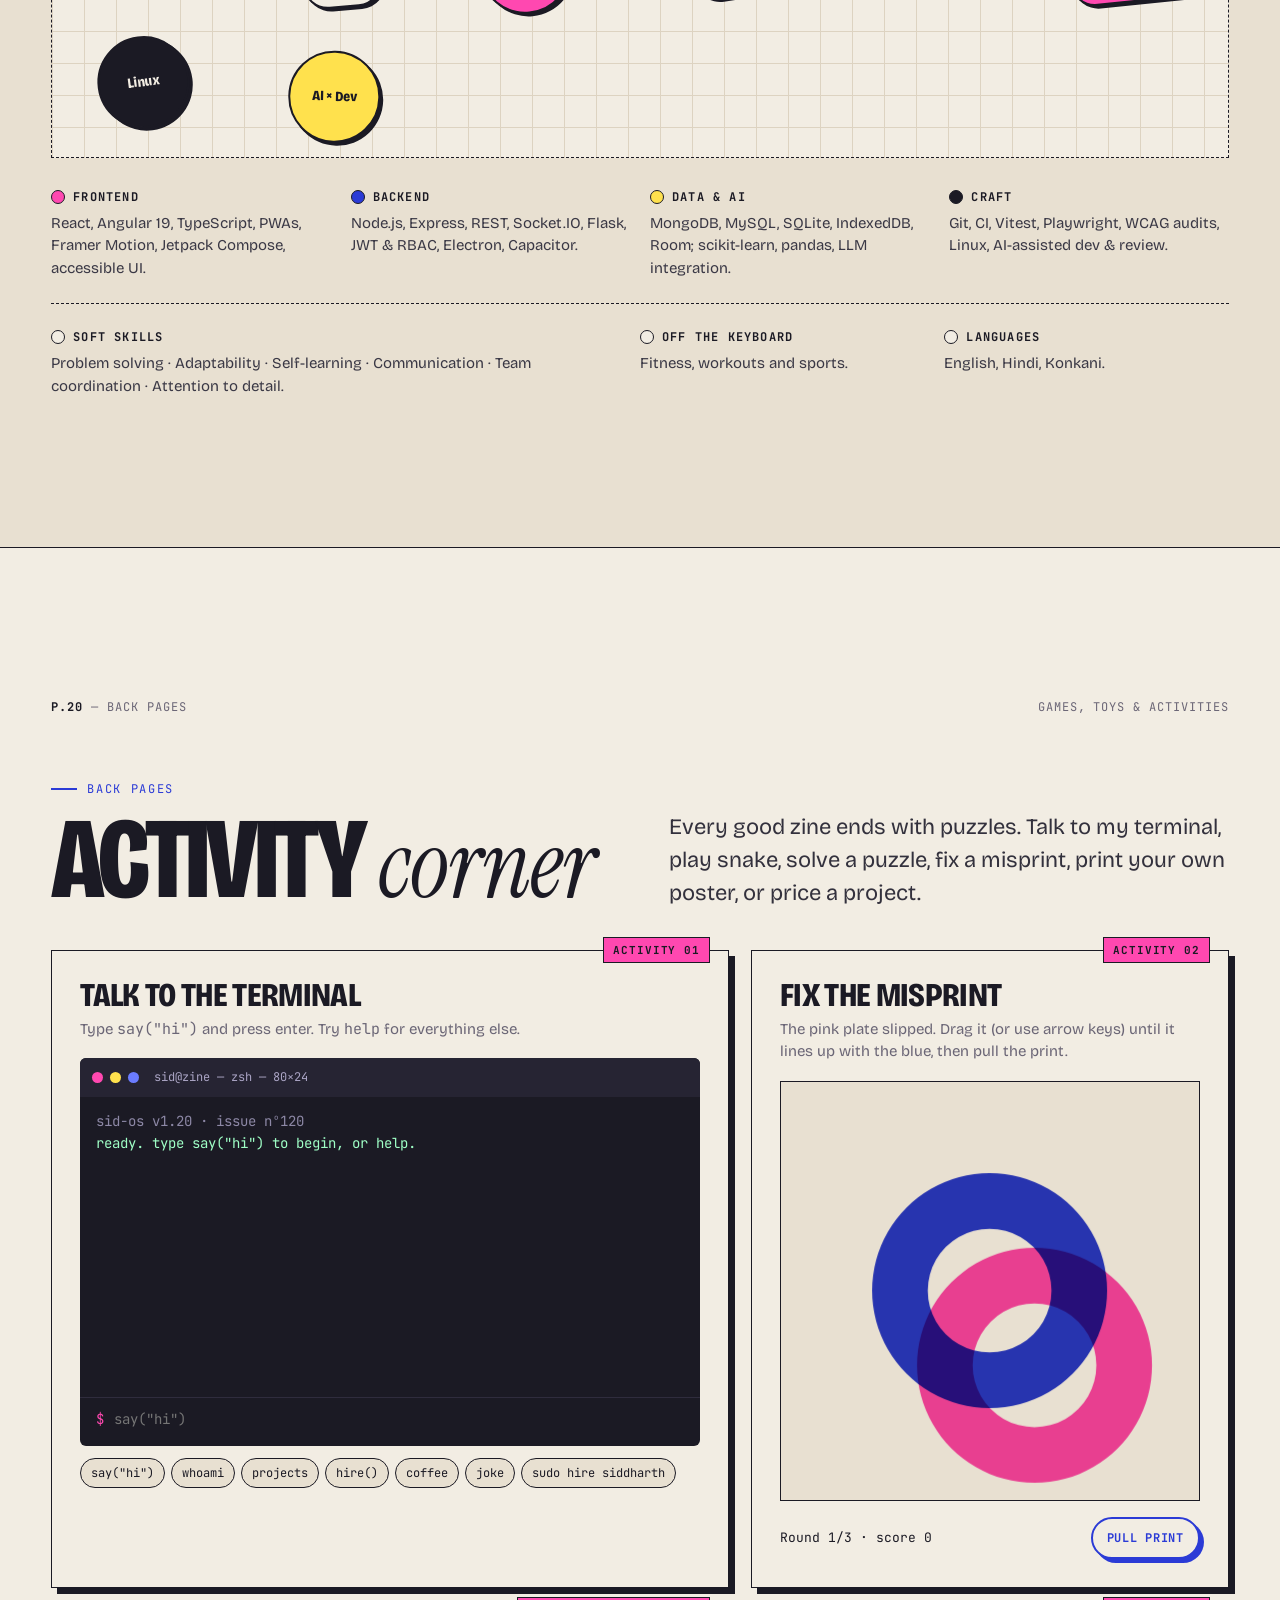
==== commit 93321015: "Work: add Tokenomy (12), counts to twelve Co-Authored-By: Claude Opus 5.5 <noreply@anthropic.com> Cl" ====
--- a/index.html
+++ b/index.html
@@ -13,7 +13,7 @@
 <link rel="preconnect" href="https://fonts.googleapis.com">
 <link rel="preconnect" href="https://fonts.gstatic.com" crossorigin>
 <link href="https://fonts.googleapis.com/css2?family=Bricolage+Grotesque:opsz,wdth,wght@12..96,75..100,300..800&family=Instrument+Serif:ital@0;1&family=JetBrains+Mono:wght@400;700&display=swap" rel="stylesheet">
-<link rel="stylesheet" href="css/style.css?v=11">
+<link rel="stylesheet" href="css/style.css?v=12">
 </head>
 <body>
 
@@ -107,7 +107,7 @@
       <div>
         <ol class="toc rv d1">
           <li><a href="#pitch"><span class="n">p.04</span><span class="t">The pitch</span><span class="d">why AI × me</span></a></li>
-          <li><a href="#work"><span class="n">p.06</span><span class="t">Features</span><span class="d">eleven things I built</span></a></li>
+          <li><a href="#work"><span class="n">p.06</span><span class="t">Features</span><span class="d">twelve things I built</span></a></li>
           <li><a href="#skills"><span class="n">p.18</span><span class="t">Sticker sheet</span><span class="d">skills, peel &amp; stick</span></a></li>
           <li><a href="#play"><span class="n">p.20</span><span class="t">Back pages</span><span class="d">snake, puzzles &amp; toys</span></a></li>
           <li><a href="#resume"><span class="n">p.24</span><span class="t">Take-home copy</span><span class="d">the resume</span></a></li>
@@ -159,7 +159,7 @@
         <span class="kicker ink-blue">Features</span>
         <h2 class="h-section" id="work-h">Things I <span class="serif">built</span></h2>
       </div>
-      <p class="lede rv d1">Eleven projects, from a role-secured team platform to an offline file-transfer app, a flight recorder for outages and a pothole mapper that rides along on your commute. Every drawing on this page is hand-coded in two inks. Tap <span class="mono">see it</span> for the real screen.</p>
+      <p class="lede rv d1">Twelve projects, from a role-secured team platform to an offline file-transfer app, a flight recorder for outages, a pothole mapper that rides along on your commute and a gateway that cuts AI bills. Every drawing on this page is hand-coded in two inks. Tap <span class="mono">see it</span> for the real screen.</p>
     </div>
 
     <div class="features">
@@ -656,6 +656,59 @@
           </ul>
           <div class="stack"><span>Python</span><span>YOLO11</span><span>ByteTrack</span><span>OpenCV</span><span>FastAPI</span><span>React</span><span>Leaflet</span></div>
           <div class="links"><a class="btn" href="https://github.com/SiddharthBhat120/POTSPOT" target="_blank" rel="noopener">Code <span class="arr">↗</span></a><a class="btn" href="https://siddharthbhat120.github.io/POTSPOT/" target="_blank" rel="noopener">Live demo <span class="arr">↗</span></a></div>
+        </div>
+      </article>
+
+      <!-- 12 Tokenomy -->
+      <article class="feature">
+        <div class="art rv" data-tilt>
+          <svg viewBox="0 0 400 340" role="img" aria-label="Drawing of chat requests passing through a gateway with three lanes: an exact cache and a smart cache that answer for zero dollars, and a router that sends easy questions to a small model and hard ones to a big model, next to a receipt">
+            <g transform="rotate(-3 64 140)">
+              <rect class="pp" x="18" y="52" width="94" height="44" rx="10"/><rect class="sk" stroke-width="2.5" x="18" y="52" width="94" height="44" rx="10"/>
+              <rect class="k" x="30" y="66" width="62" height="5" rx="2"/><rect class="k" x="30" y="78" width="40" height="5" rx="2"/>
+              <rect class="pp" x="18" y="124" width="94" height="44" rx="10"/><rect class="sk" stroke-width="2.5" x="18" y="124" width="94" height="44" rx="10"/>
+              <rect class="k" x="30" y="138" width="56" height="5" rx="2"/><rect class="k" x="30" y="150" width="46" height="5" rx="2"/>
+              <rect class="pp" x="18" y="196" width="94" height="44" rx="10"/><rect class="sk" stroke-width="2.5" x="18" y="196" width="94" height="44" rx="10"/>
+              <rect class="p" x="30" y="210" width="68" height="5" rx="2"/><rect class="k" x="30" y="222" width="30" height="5" rx="2"/>
+            </g>
+            <path class="sk" stroke-width="2.5" stroke-dasharray="6 6" d="M114 72H150M114 146H150M114 218H150"/>
+            <rect class="b" x="150" y="34" width="100" height="250" rx="10"/>
+            <path class="sk" stroke-width="2.5" d="M150 120H250M150 190H250"/>
+            <rect class="sk" stroke-width="3" x="150" y="34" width="100" height="250" rx="10"/>
+            <text x="166" y="82" font-size="13" fill="var(--paper)">= exact</text>
+            <text x="166" y="160" font-size="13" fill="var(--paper)">≈ smart</text>
+            <text x="166" y="234" font-size="13" fill="var(--paper)">route ↕</text>
+            <path class="sk" stroke-width="2.5" d="M250 76H282M250 154H282M250 222L282 214M250 238L332 254"/>
+            <g class="bob"><circle class="y" cx="302" cy="76" r="19"/><circle class="sk" stroke-width="2.5" cx="302" cy="76" r="19"/><text x="291" y="81" font-size="13" class="k">$0</text></g>
+            <circle class="y" cx="302" cy="154" r="19"/><circle class="sk" stroke-width="2.5" cx="302" cy="154" r="19"/><text x="291" y="159" font-size="13" class="k">$0</text>
+            <rect class="p" x="282" y="200" width="42" height="26" rx="4"/><rect class="sk" stroke-width="2.5" x="282" y="200" width="42" height="26" rx="4"/>
+            <text x="292" y="218" font-size="11" class="k">4b</text>
+            <rect class="p" x="332" y="234" width="56" height="40" rx="4"/><rect class="sk" stroke-width="2.5" x="332" y="234" width="56" height="40" rx="4"/>
+            <text x="345" y="259" font-size="12" class="k">12b</text>
+            <circle class="pp flow" r="6"/><circle class="sk flow" stroke-width="2.5" r="6"/>
+            <g class="pop">
+              <g transform="rotate(4 92 300)">
+                <rect class="pp" x="34" y="268" width="118" height="58" rx="3"/><rect class="sk" stroke-width="2.5" x="34" y="268" width="118" height="58" rx="3"/>
+                <rect class="y hlsweep" x="44" y="300" width="92" height="14"/>
+                <text x="46" y="288" font-size="10" class="k">repeat question</text>
+                <text x="48" y="311" font-size="11" class="k">cost: $0.00</text>
+              </g>
+            </g>
+          </svg>
+          <span class="caption">fig. 12 — pay once for the same question</span>
+        </div>
+        <div class="txt">
+          <div class="meta"><span class="no">12</span><span class="tag">AI · infrastructure</span><span>FastAPI + scikit-learn + React · 2026</span></div>
+          <h3 class="rv">Tokenomy</h3>
+          <p class="deck rv">A gateway that cuts a company's AI bill without touching its app.</p>
+          <p class="body">Tokenomy sits between an app and its language models and speaks the OpenAI API, so switching to it is a one-line change. Repeated questions come back from a cache for free, reworded ones from a smart cache that compares meaning, and easy questions go to a small cheap model while hard ones go to a strong one. A dashboard shows spend, savings and every request.</p>
+          <ul class="wins">
+            <li>Router picks the cheap or strong model with <b>96% accuracy</b> on held-out prompts</li>
+            <li>Caught a trap: "to Delhi from Mumbai" and "from Delhi to Mumbai" score <b>0.992 similar</b>; a key-facts guard cut wrong cache hits from <b>2 in 8 to 0</b></li>
+            <li>Works with the standard openai SDK, including streaming, with <b>25 offline tests</b> and CI that builds the Docker image</li>
+          </ul>
+          <div class="stack"><span>Python</span><span>FastAPI</span><span>Ollama</span><span>scikit-learn</span><span>SQLite</span><span>React</span><span>Docker</span></div>
+          <div class="links"><a class="btn" href="https://github.com/SiddharthBhat120/TOKENOMY" target="_blank" rel="noopener">Code <span class="arr">↗</span></a></div>
         </div>
       </article>
     </div>
@@ -877,7 +930,7 @@
           <li class="done">MCA, St Aloysius (AIMIT), 2027</li>
           <li class="done">BCA, CGPA 8.2 (Distinction)</li>
           <li class="done">AI/ML Intern, ZetaCoding</li>
-          <li class="done">11 shipped projects</li>
+          <li class="done">12 shipped projects</li>
           <li>Your team, next</li>
         </ul>
         <div class="cover-ctas">
@@ -923,8 +976,8 @@
 </section>
 </main>
 
-<script src="js/main.js?v=11"></script>
-<script src="js/play.js?v=11"></script>
-<script src="js/games.js?v=11"></script>
+<script src="js/main.js?v=12"></script>
+<script src="js/play.js?v=12"></script>
+<script src="js/games.js?v=12"></script>
 </body>
 </html>
--- a/css/style.css
+++ b/css/style.css
@@ -434,6 +434,8 @@
 /* PotSpot art: rider moving along the mapped route */
 @keyframes ride { from { offset-distance: 0%; } to { offset-distance: 100%; } }
 .ride { offset-path: path('M196 296C232 286 236 238 274 232S334 248 362 190'); offset-rotate: 0deg; animation: ride 6s ease-in-out infinite alternate; }
+/* Tokenomy art: a request flowing through the router lane to the small model */
+.flow { offset-path: path('M64 218H150L250 222L282 214'); offset-rotate: 0deg; animation: ride 3.4s ease-in-out infinite; }
 
 .also { margin-top: 30px; font-family: var(--f-mono); font-size: 13px; color: var(--muted); }
 .also a { color: var(--ink); }
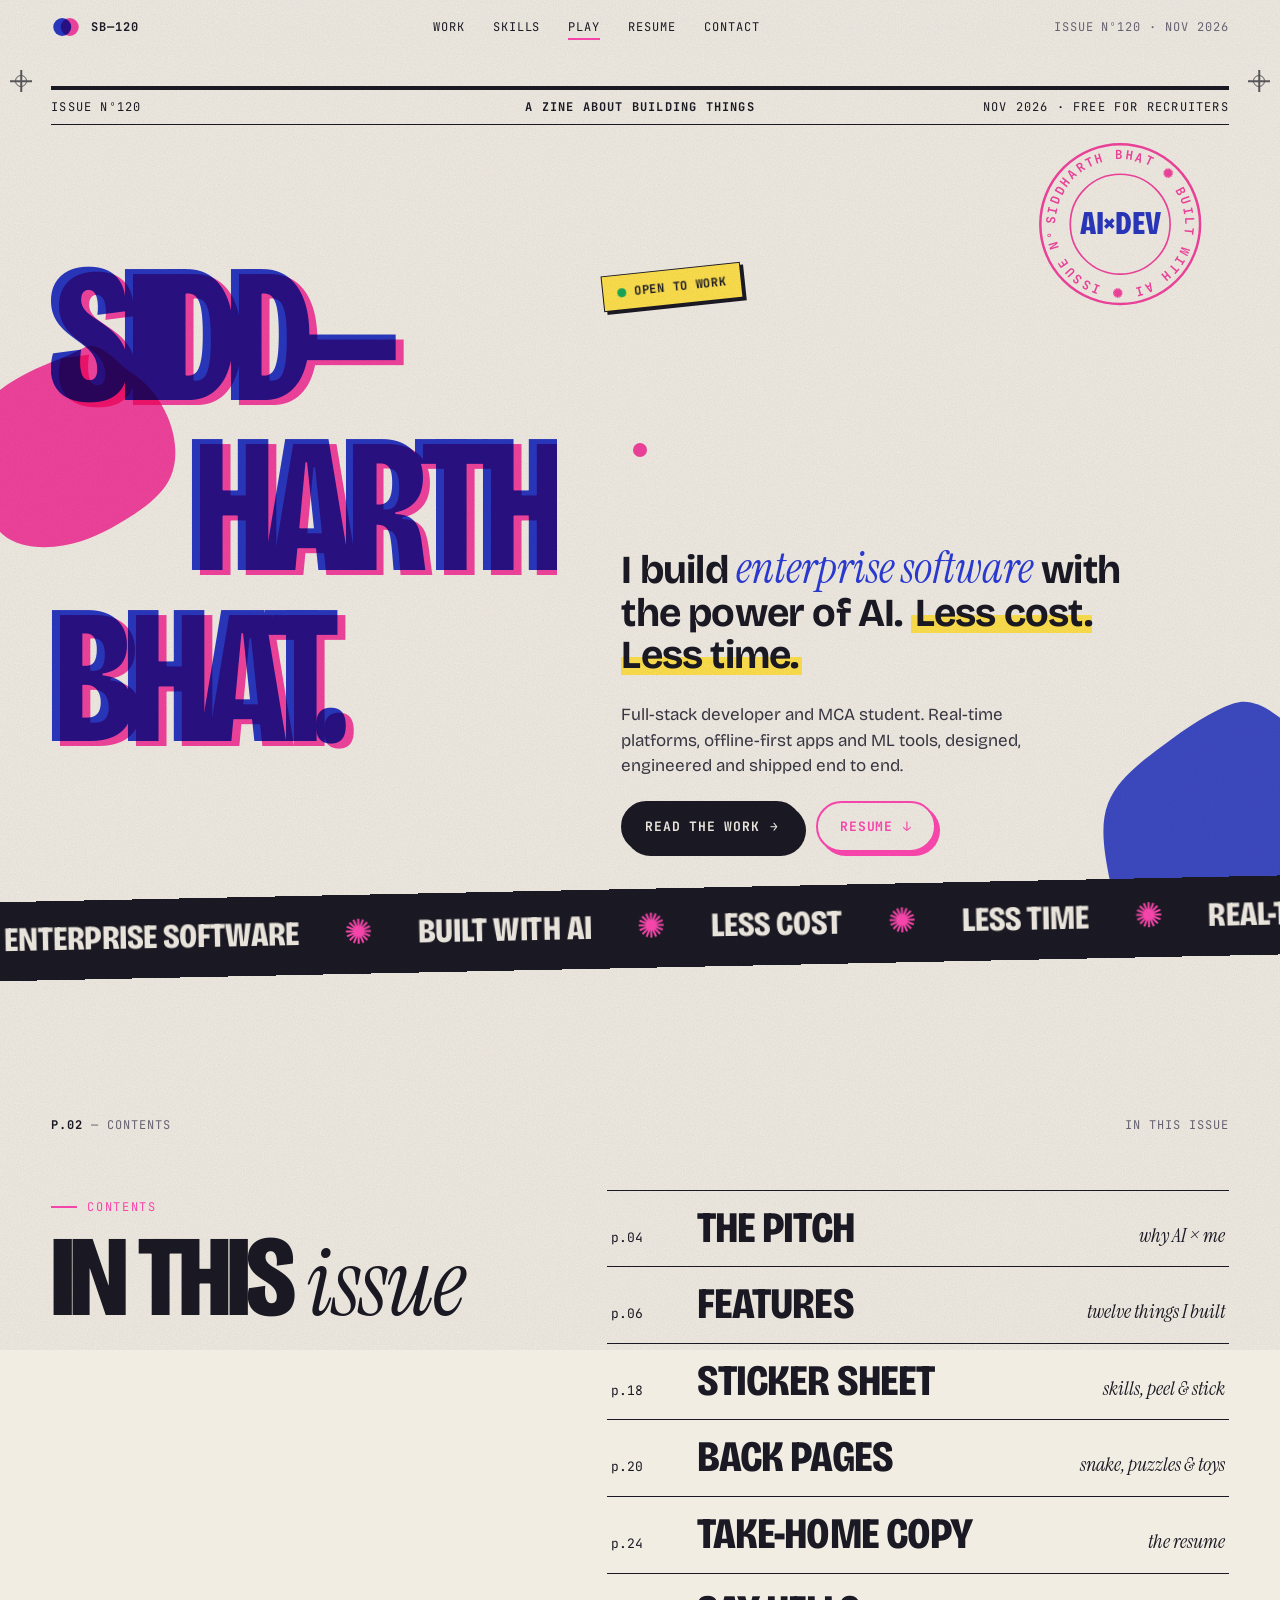
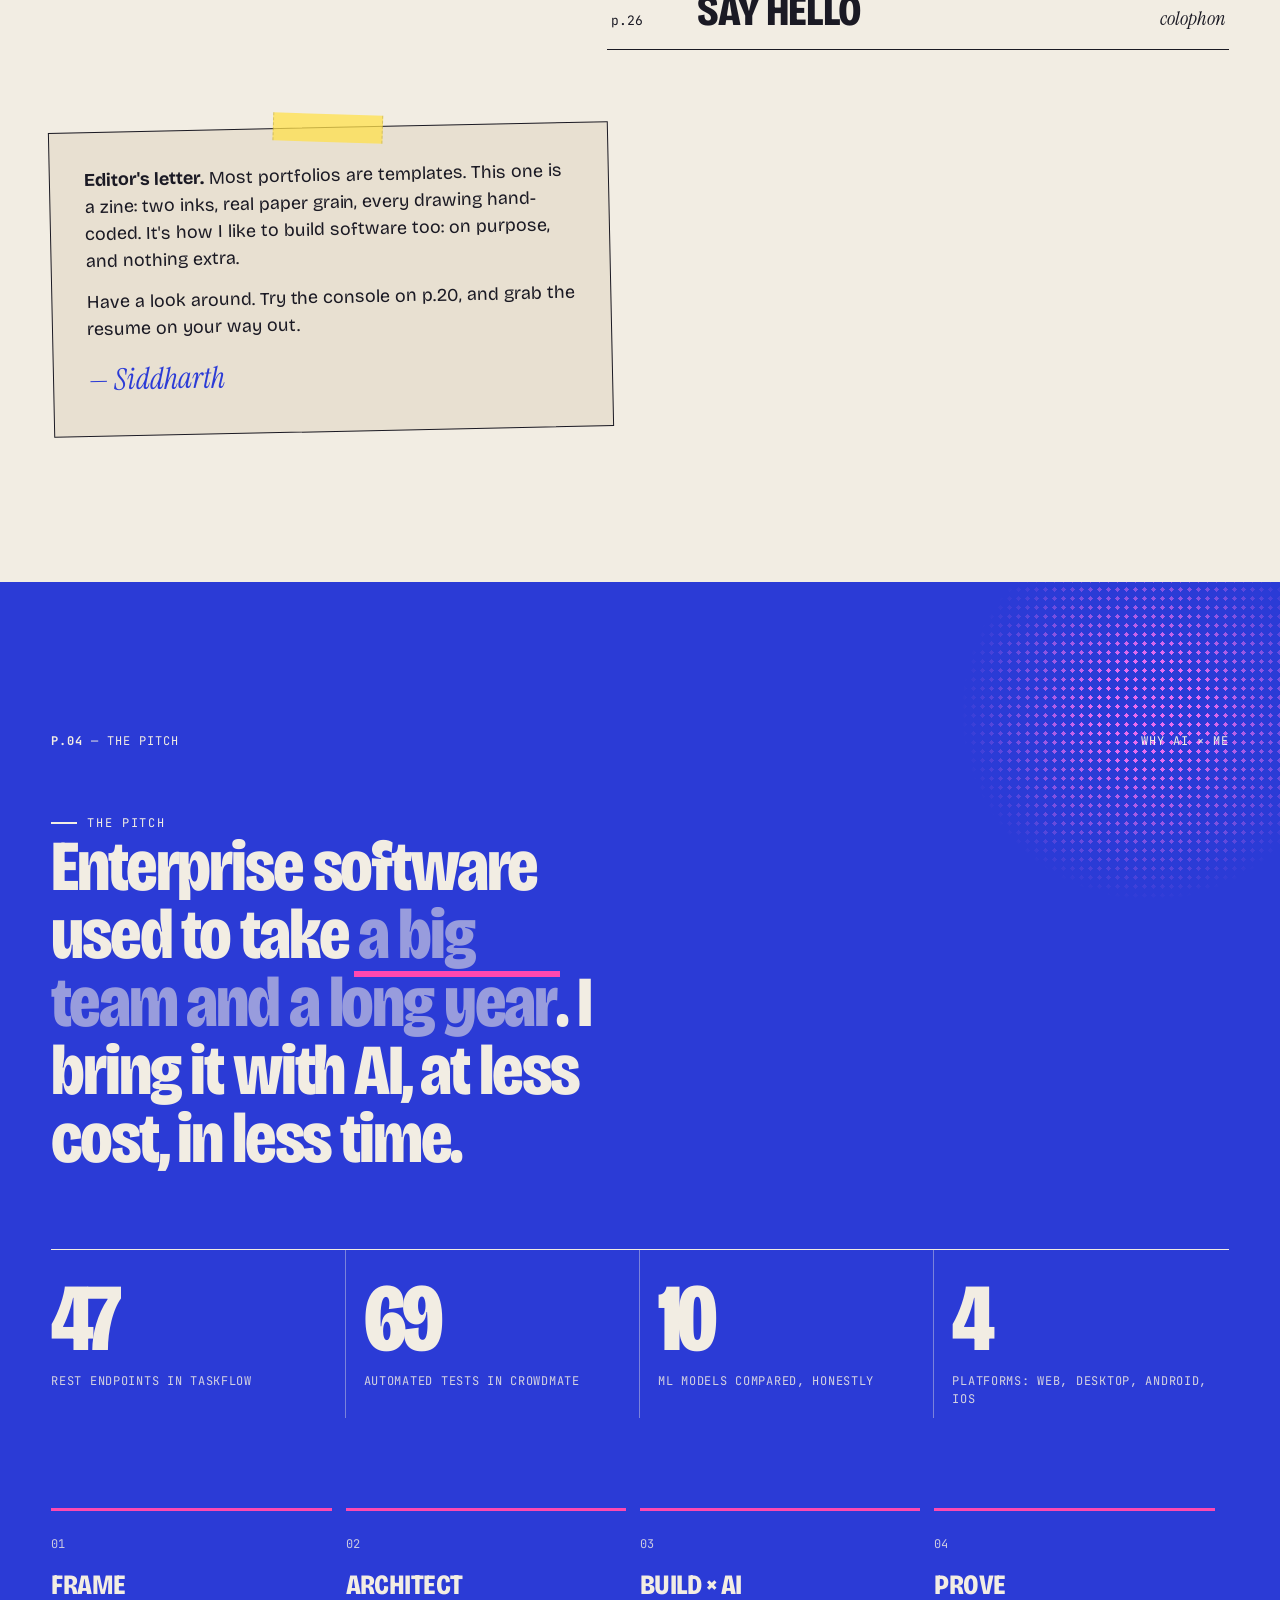
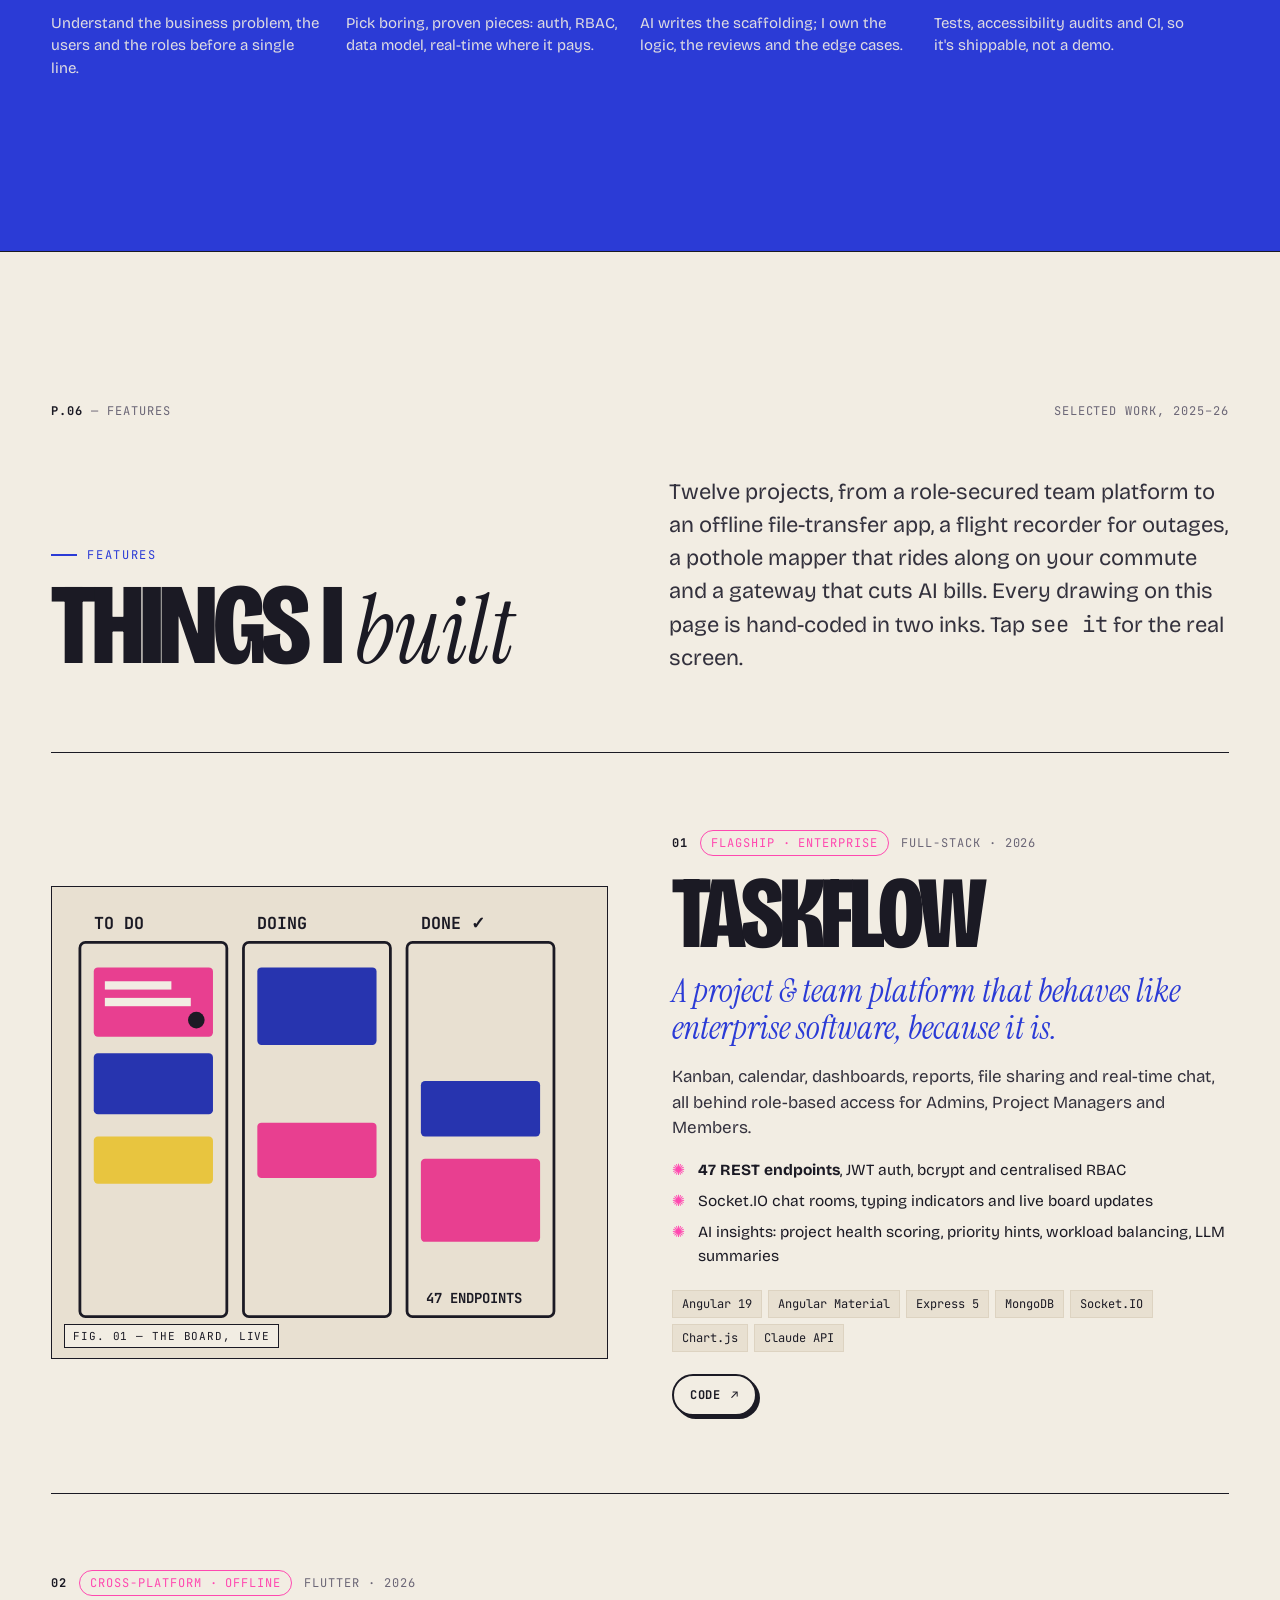
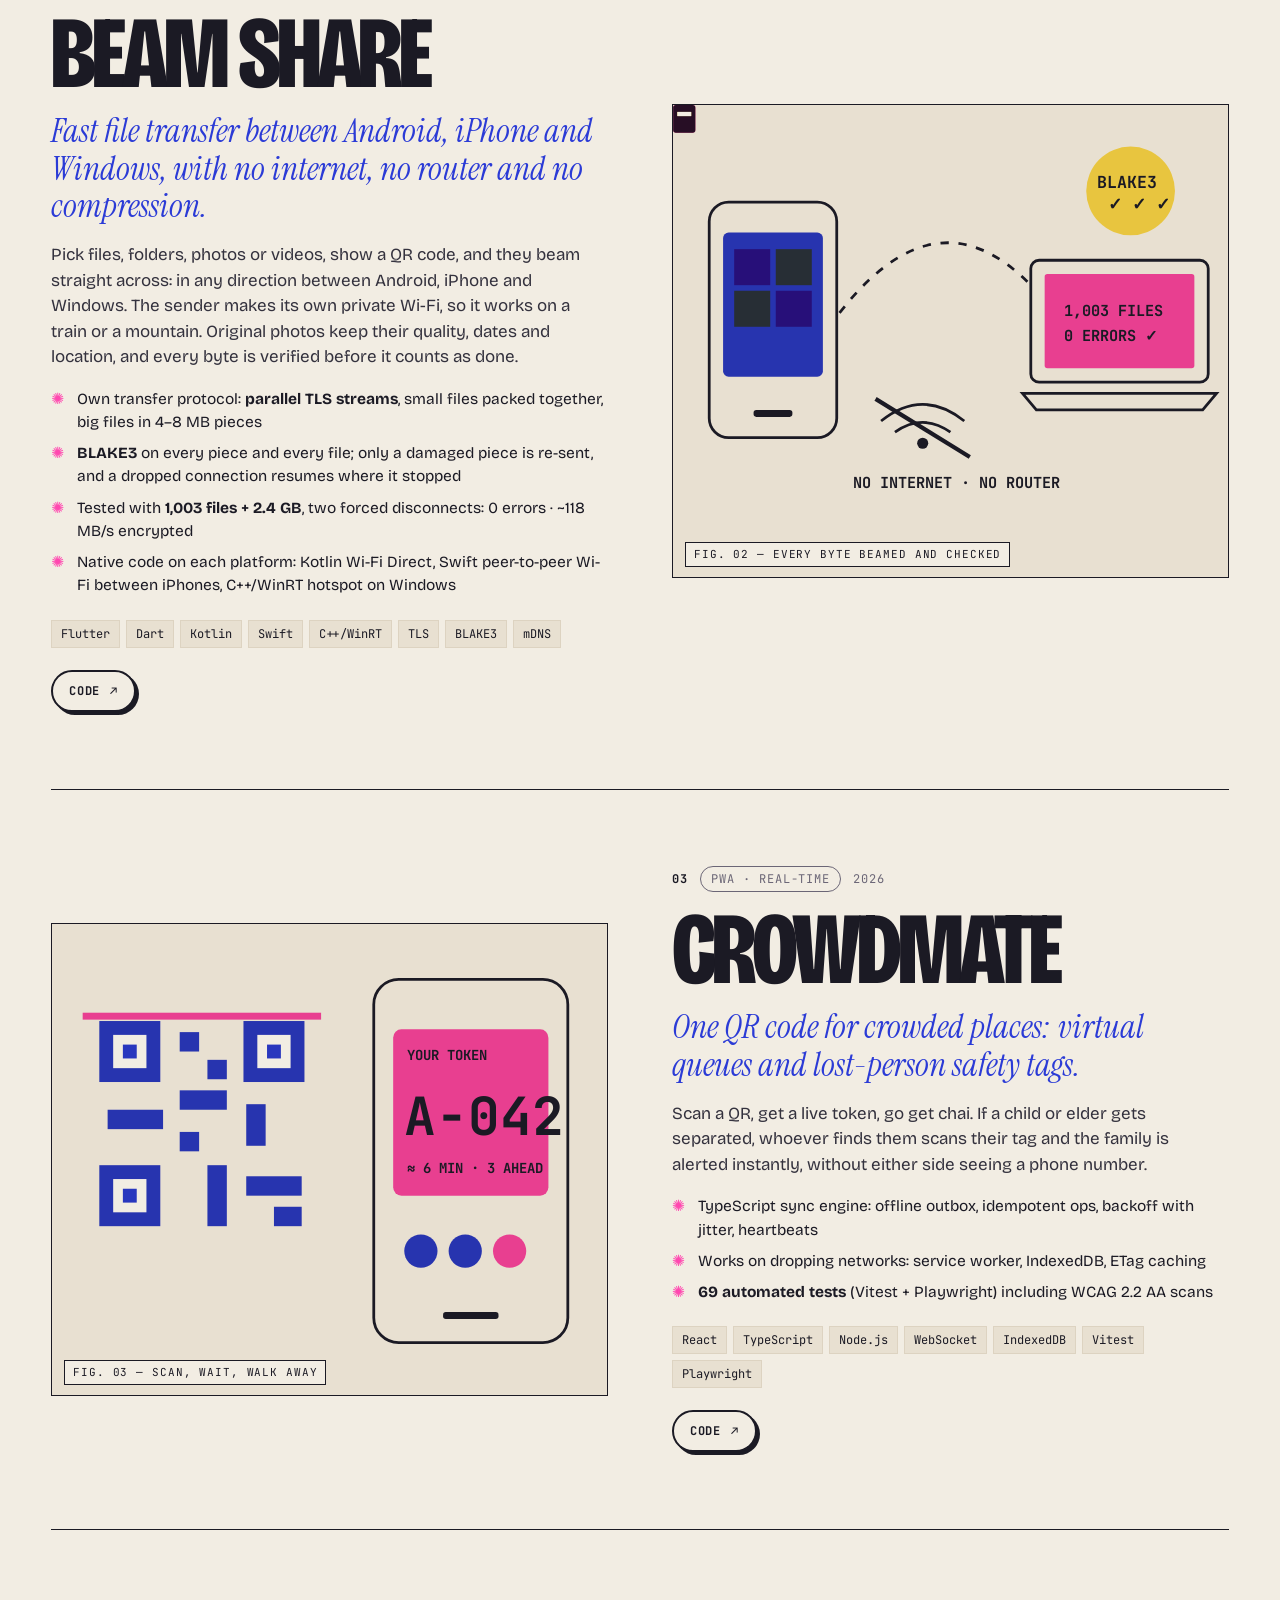
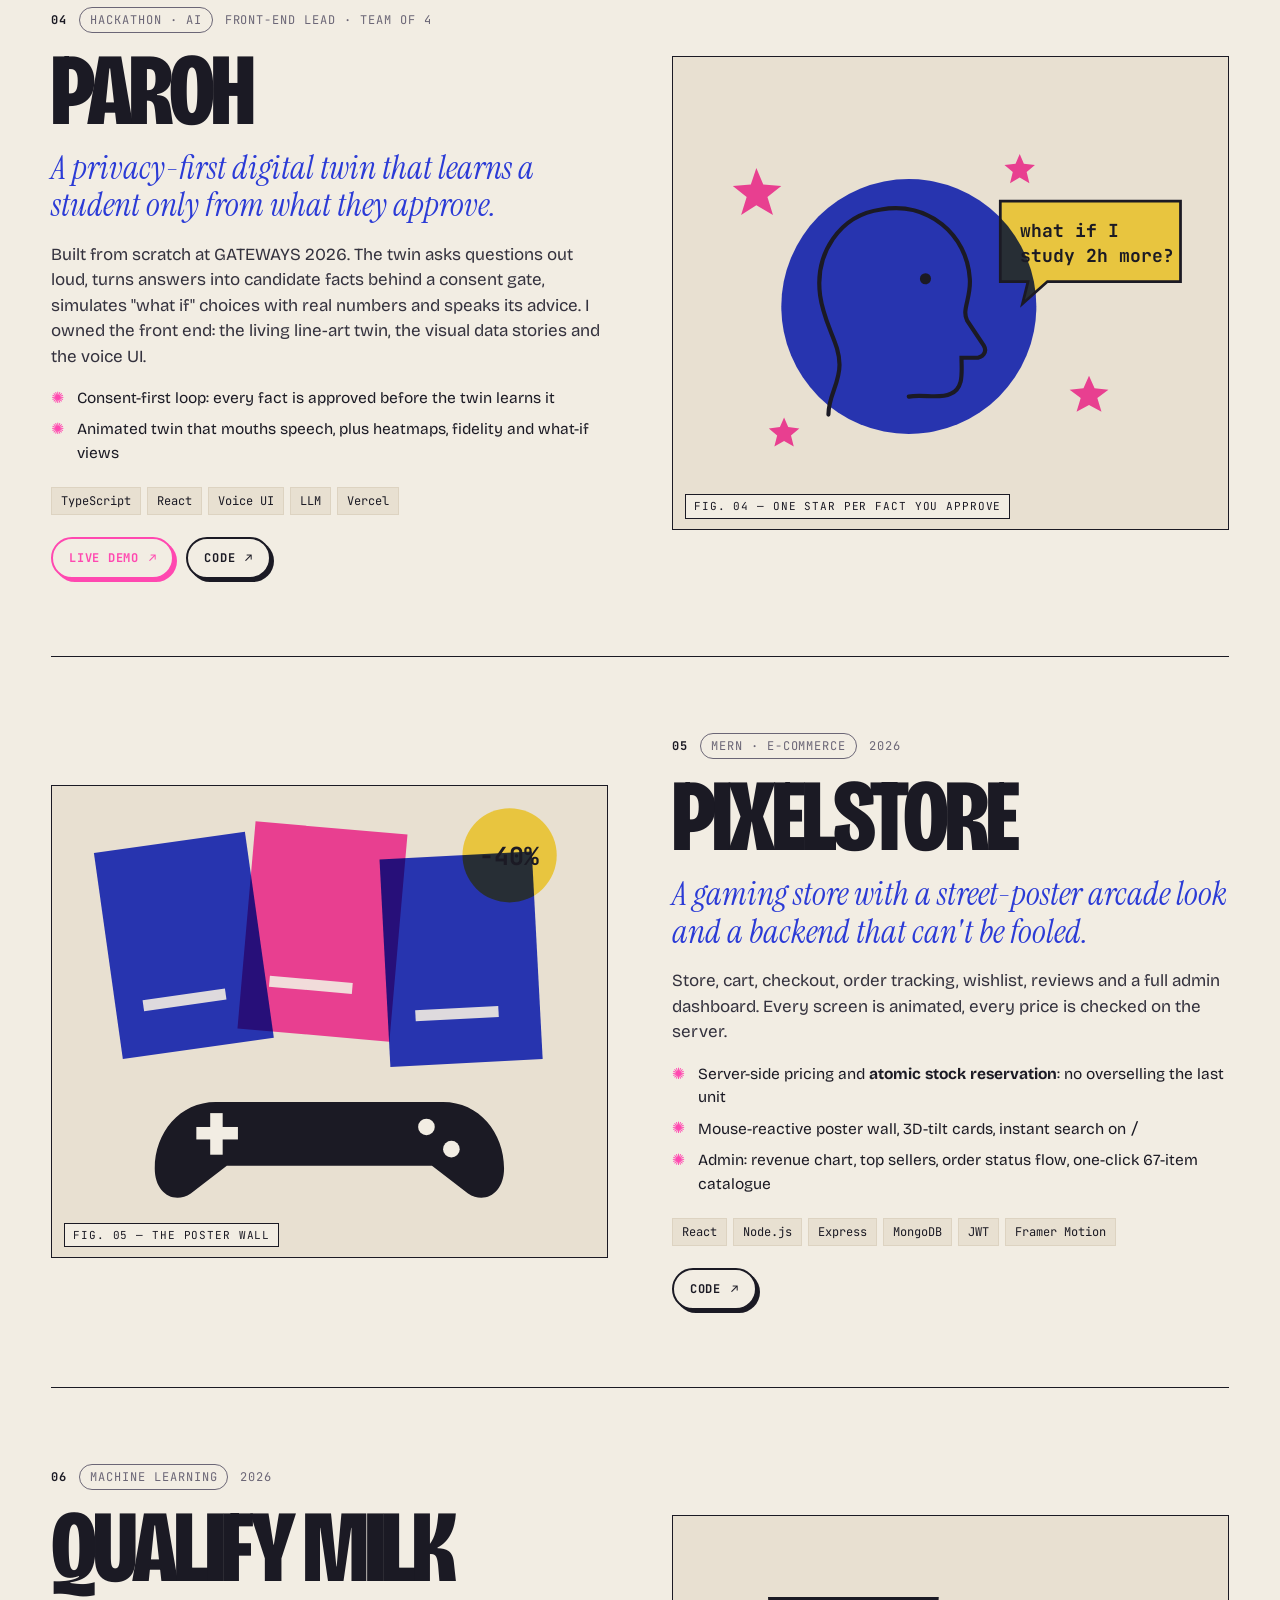
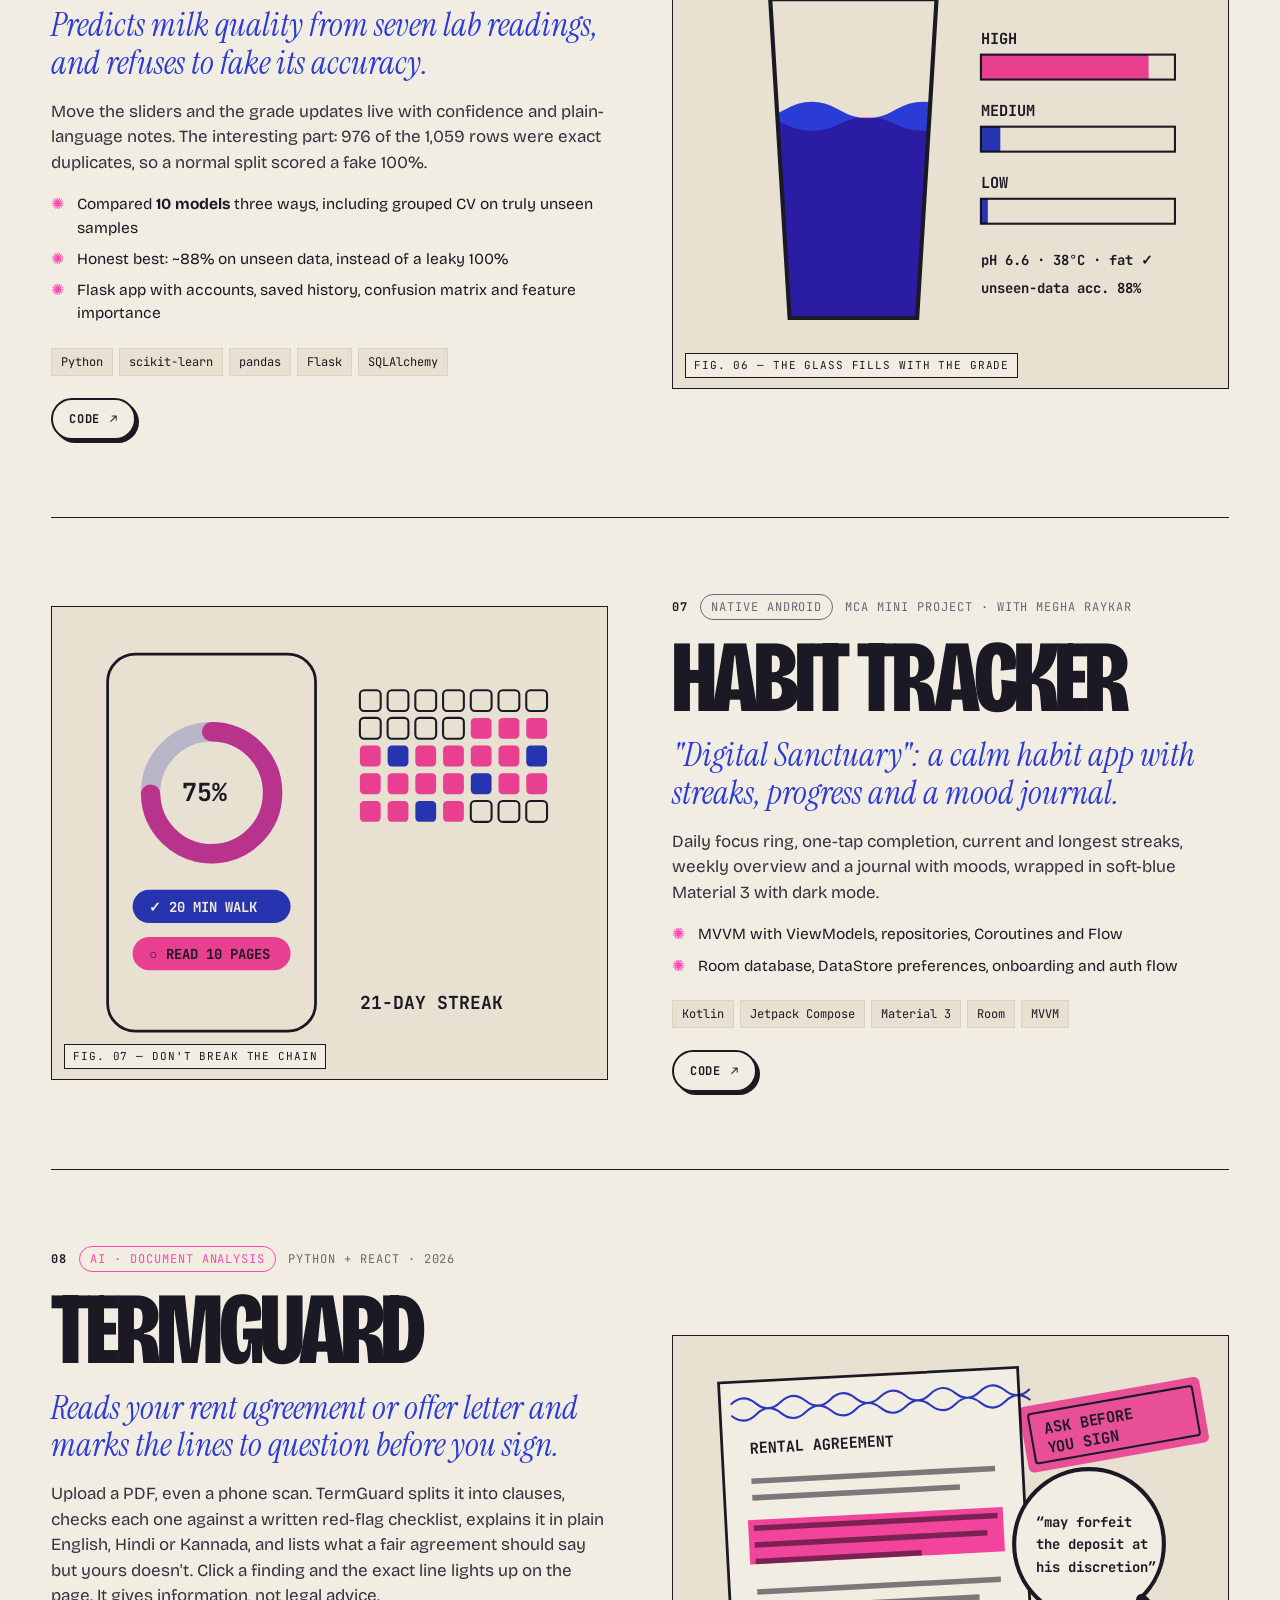
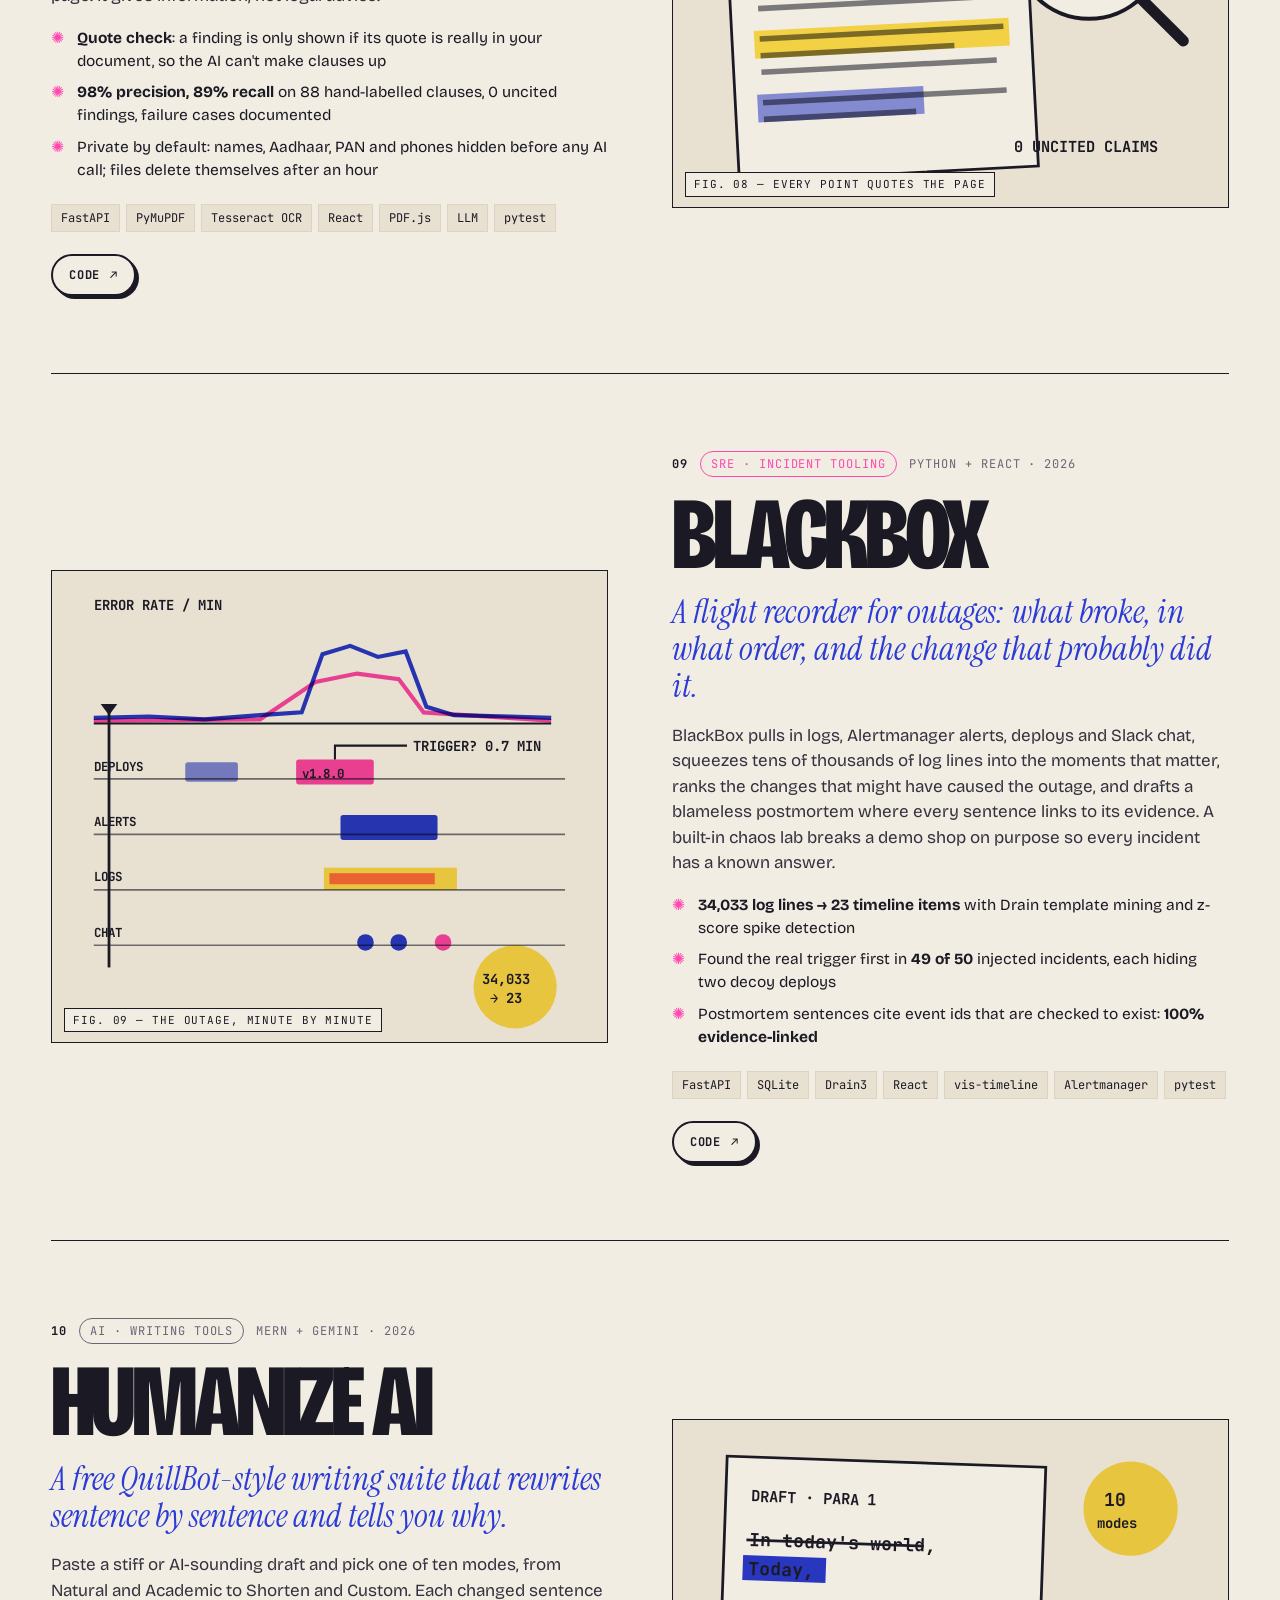
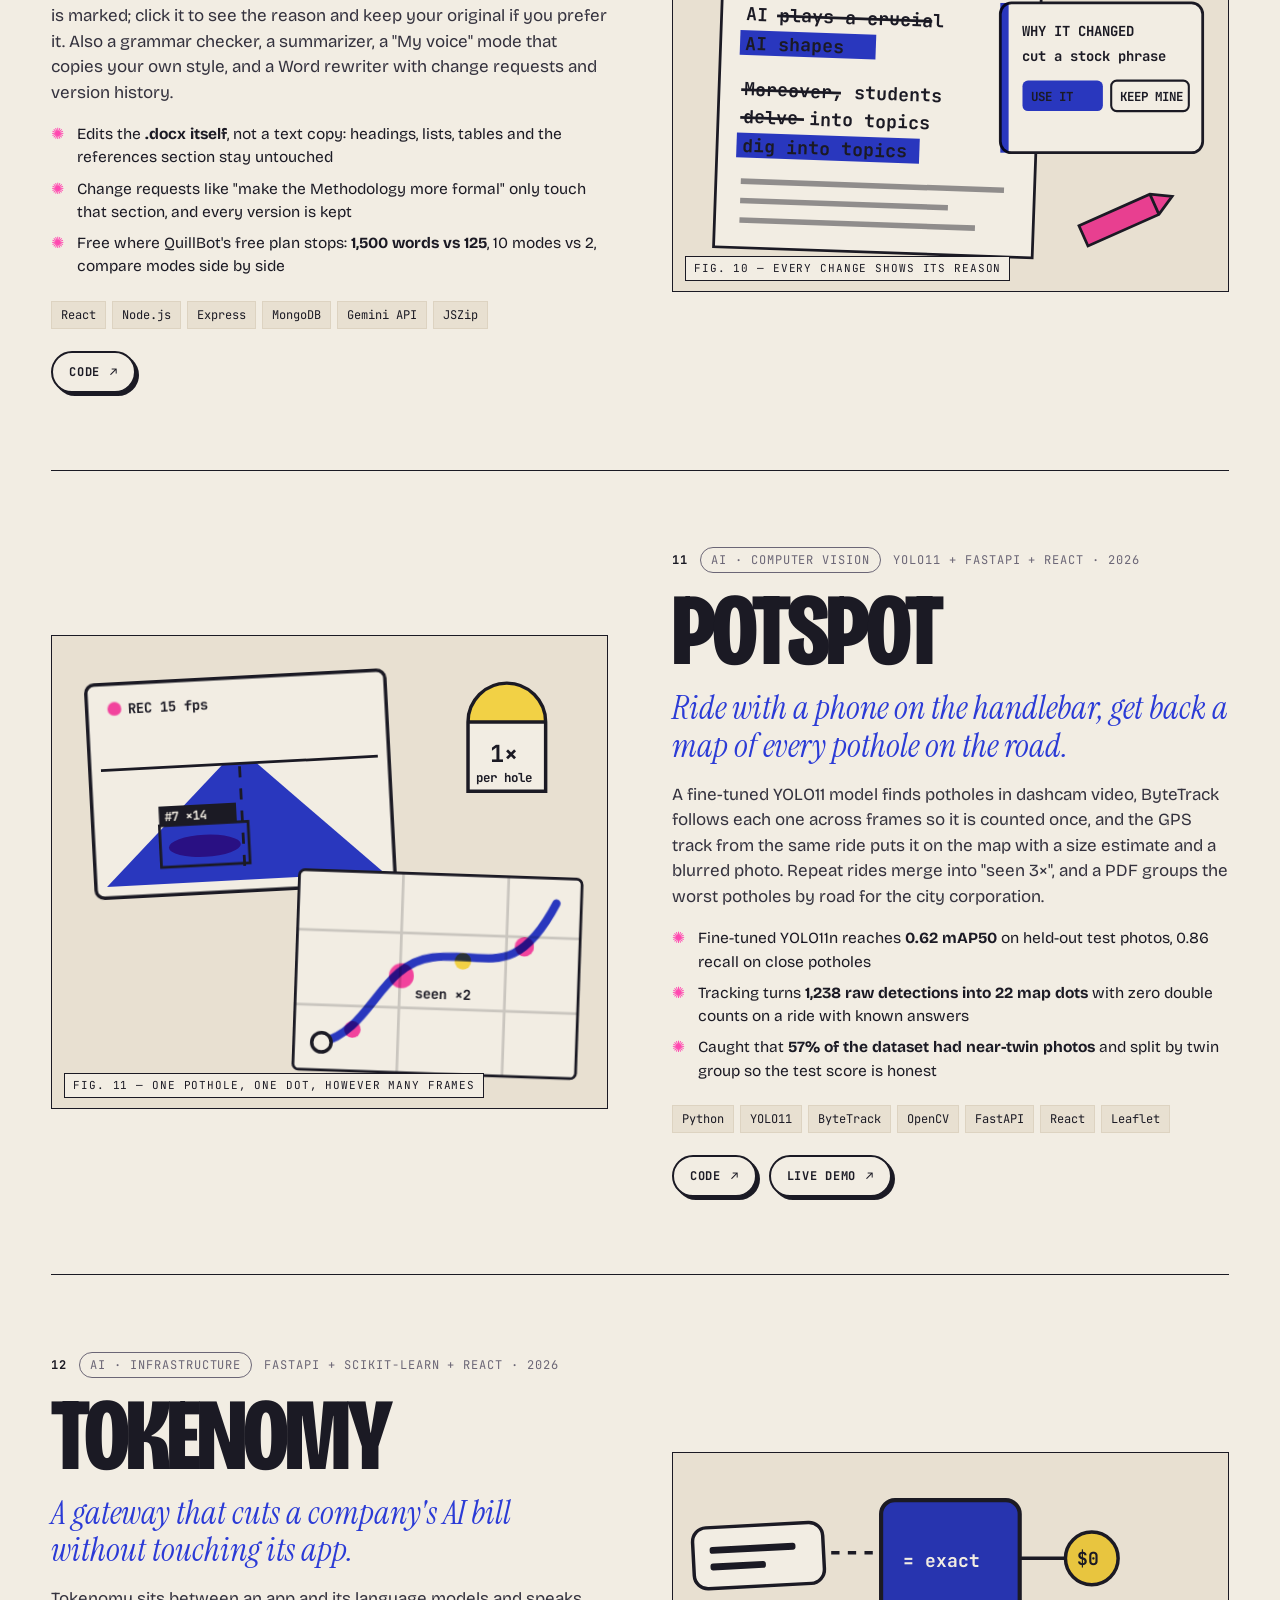
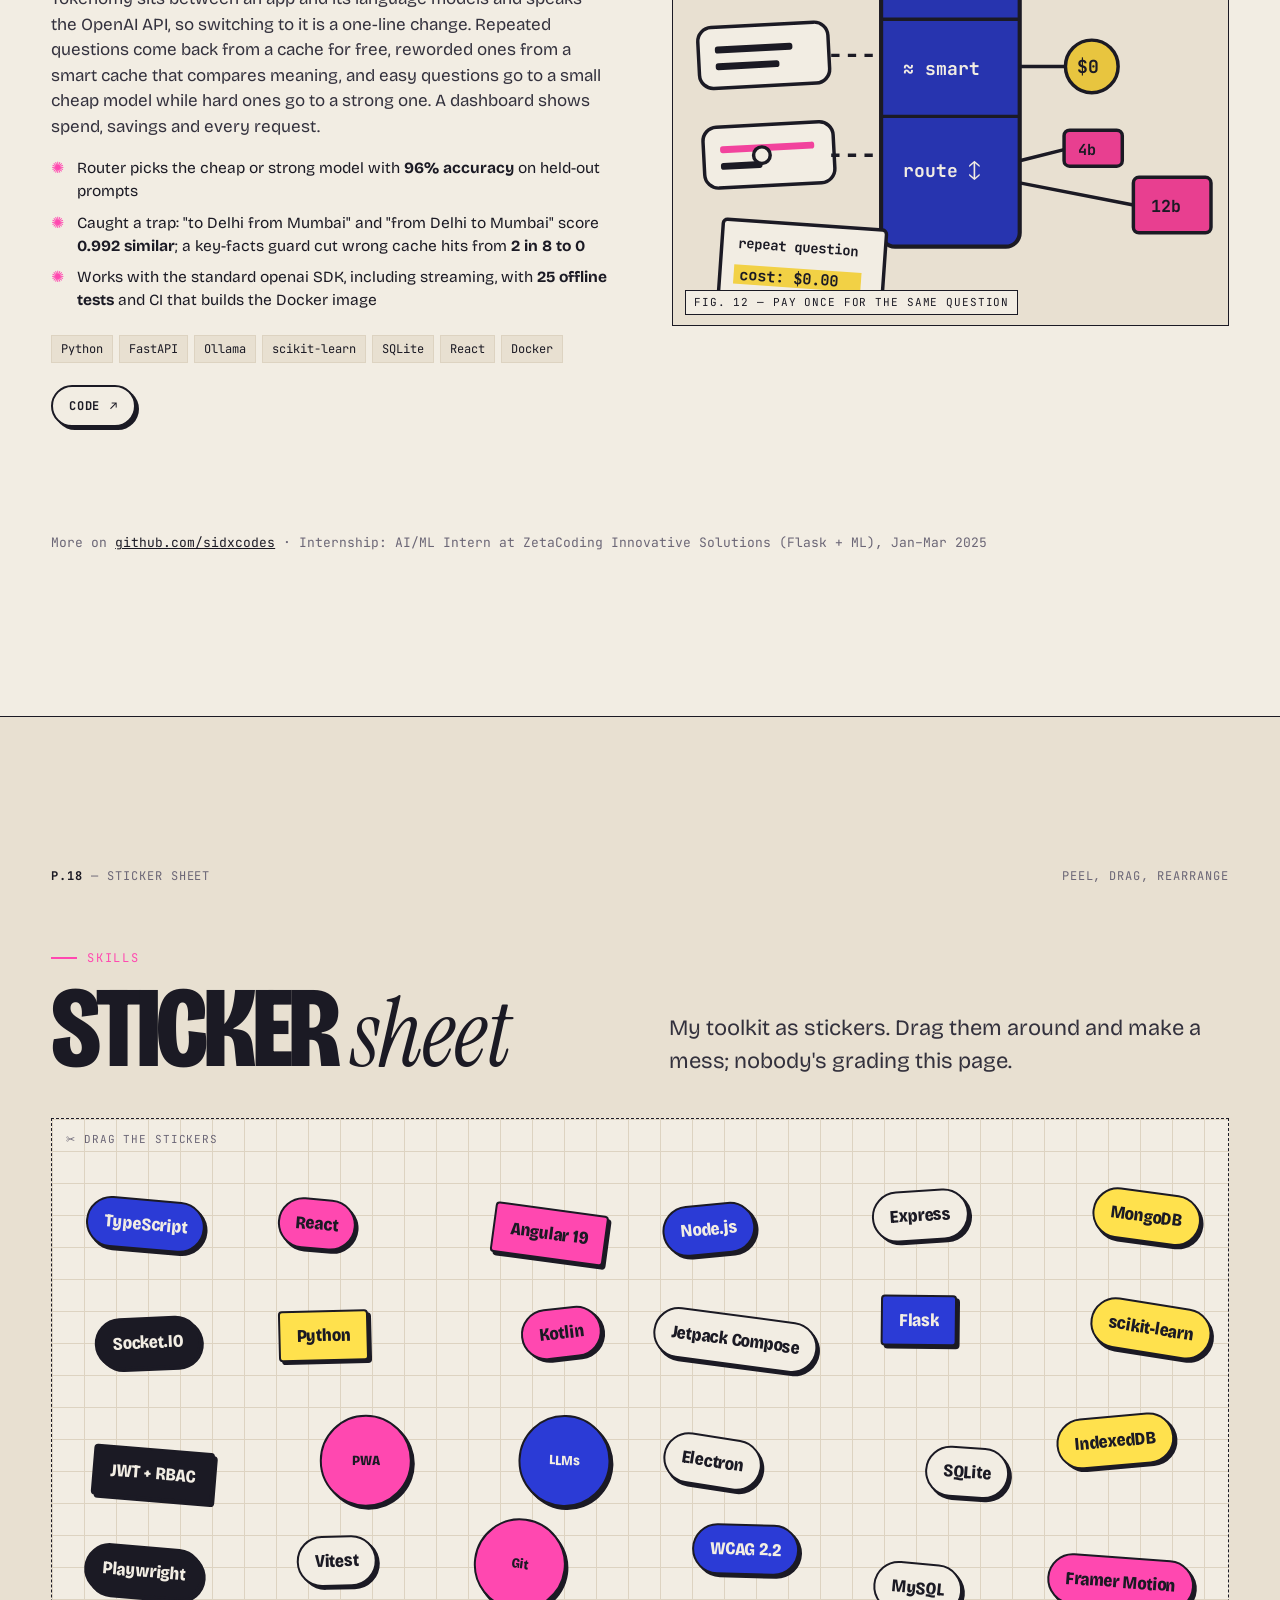
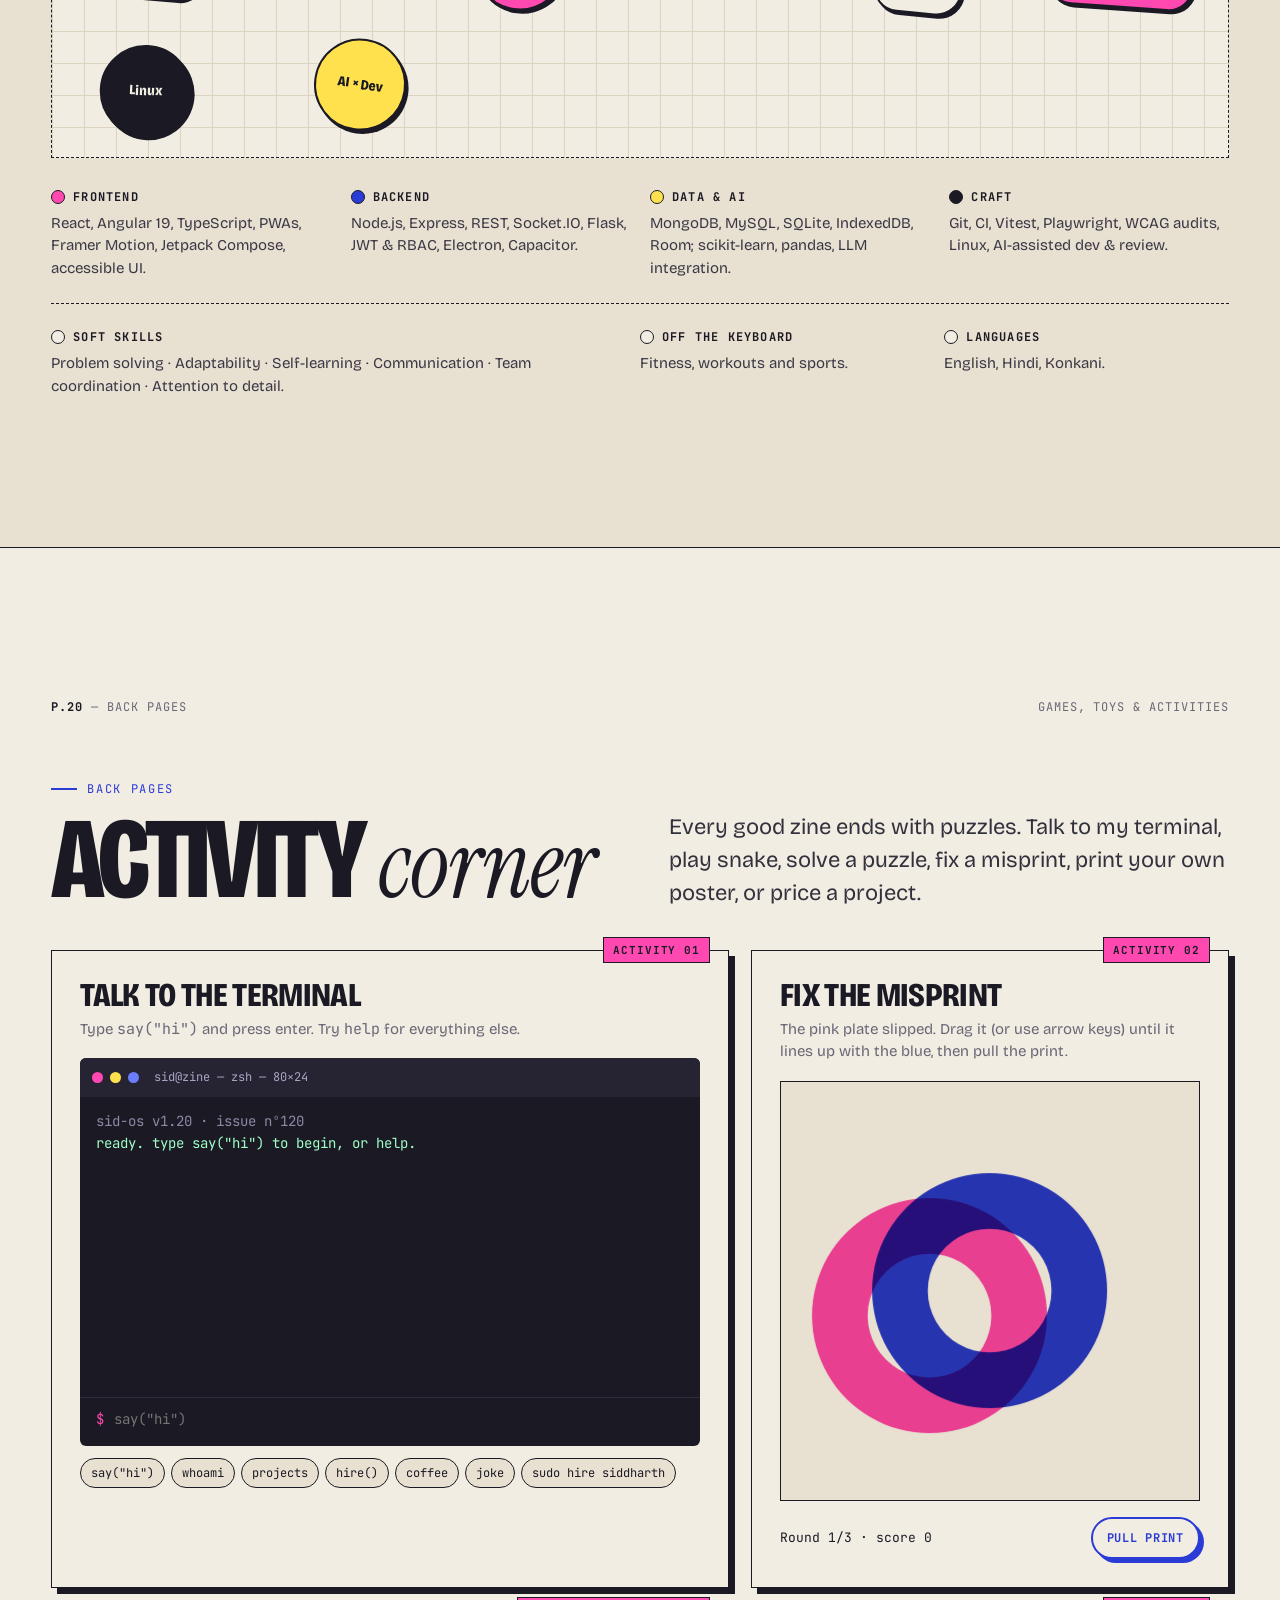
==== commit 7815adfe: "Update links to the new username, sidxcodes Co-Authored-By: Claude Fable 5.2 <noreply@anthropic.com>" ====
--- a/index.html
+++ b/index.html
@@ -200,7 +200,7 @@
             <li>AI insights: project health scoring, priority hints, workload balancing, LLM summaries</li>
           </ul>
           <div class="stack"><span>Angular 19</span><span>Angular Material</span><span>Express 5</span><span>MongoDB</span><span>Socket.IO</span><span>Chart.js</span><span>Claude API</span></div>
-          <div class="links"><a class="btn" href="https://github.com/SiddharthBhat120/TaskFlow" target="_blank" rel="noopener">Code <span class="arr">↗</span></a></div>
+          <div class="links"><a class="btn" href="https://github.com/sidxcodes/TaskFlow" target="_blank" rel="noopener">Code <span class="arr">↗</span></a></div>
         </div>
       </article>
 
@@ -248,7 +248,7 @@
             <li>Native code on each platform: Kotlin Wi-Fi Direct, Swift peer-to-peer Wi-Fi between iPhones, C++/WinRT hotspot on Windows</li>
           </ul>
           <div class="stack"><span>Flutter</span><span>Dart</span><span>Kotlin</span><span>Swift</span><span>C++/WinRT</span><span>TLS</span><span>BLAKE3</span><span>mDNS</span></div>
-          <div class="links"><a class="btn" href="https://github.com/SiddharthBhat120/beam_share" target="_blank" rel="noopener">Code <span class="arr">↗</span></a></div>
+          <div class="links"><a class="btn" href="https://github.com/sidxcodes/beam_share" target="_blank" rel="noopener">Code <span class="arr">↗</span></a></div>
         </div>
       </article>
 
@@ -277,7 +277,7 @@
               <rect class="k" x="50" y="240" width="40" height="5" rx="2"/>
             </g>
           </svg>
-          <div class="shot"><img loading="lazy" src="https://raw.githubusercontent.com/SiddharthBhat120/CrowdMate/HEAD/screenshots/home.png" alt="CrowdMate home screen"></div>
+          <div class="shot"><img loading="lazy" src="https://raw.githubusercontent.com/sidxcodes/CrowdMate/HEAD/screenshots/home.png" alt="CrowdMate home screen"></div>
           <button class="shot-toggle" type="button" aria-pressed="false">See it</button>
           <span class="caption">fig. 03 — scan, wait, walk away</span>
         </div>
@@ -292,7 +292,7 @@
             <li><b>69 automated tests</b> (Vitest + Playwright) including WCAG 2.2 AA scans</li>
           </ul>
           <div class="stack"><span>React</span><span>TypeScript</span><span>Node.js</span><span>WebSocket</span><span>IndexedDB</span><span>Vitest</span><span>Playwright</span></div>
-          <div class="links"><a class="btn" href="https://github.com/SiddharthBhat120/CrowdMate" target="_blank" rel="noopener">Code <span class="arr">↗</span></a></div>
+          <div class="links"><a class="btn" href="https://github.com/sidxcodes/CrowdMate" target="_blank" rel="noopener">Code <span class="arr">↗</span></a></div>
         </div>
       </article>
 
@@ -331,7 +331,7 @@
           <div class="stack"><span>TypeScript</span><span>React</span><span>Voice UI</span><span>LLM</span><span>Vercel</span></div>
           <div class="links">
             <a class="btn pink" href="https://paroh-twin.vercel.app" target="_blank" rel="noopener">Live demo <span class="arr">↗</span></a>
-            <a class="btn" href="https://github.com/SiddharthBhat120/paroh-twin" target="_blank" rel="noopener">Code <span class="arr">↗</span></a>
+            <a class="btn" href="https://github.com/sidxcodes/paroh-twin" target="_blank" rel="noopener">Code <span class="arr">↗</span></a>
           </div>
         </div>
       </article>
@@ -352,7 +352,7 @@
             </g>
             <g class="pop"><circle class="y" cx="330" cy="50" r="34"/><text x="308" y="57" font-size="18" class="k">−40%</text></g>
           </svg>
-          <div class="shot"><img loading="lazy" src="https://raw.githubusercontent.com/SiddharthBhat120/PixelStore/HEAD/screenshots/home1.png" alt="PixelStore home page with poster wall"></div>
+          <div class="shot"><img loading="lazy" src="https://raw.githubusercontent.com/sidxcodes/PixelStore/HEAD/screenshots/home1.png" alt="PixelStore home page with poster wall"></div>
           <button class="shot-toggle" type="button" aria-pressed="false">See it</button>
           <span class="caption">fig. 05 — the poster wall</span>
         </div>
@@ -367,7 +367,7 @@
             <li>Admin: revenue chart, top sellers, order status flow, one-click 67-item catalogue</li>
           </ul>
           <div class="stack"><span>React</span><span>Node.js</span><span>Express</span><span>MongoDB</span><span>JWT</span><span>Framer Motion</span></div>
-          <div class="links"><a class="btn" href="https://github.com/SiddharthBhat120/PixelStore" target="_blank" rel="noopener">Code <span class="arr">↗</span></a></div>
+          <div class="links"><a class="btn" href="https://github.com/sidxcodes/PixelStore" target="_blank" rel="noopener">Code <span class="arr">↗</span></a></div>
         </div>
       </article>
 
@@ -391,7 +391,7 @@
               <text class="k" y="180" font-size="10">unseen-data acc. 88%</text>
             </g>
           </svg>
-          <div class="shot"><img loading="lazy" src="https://raw.githubusercontent.com/SiddharthBhat120/Qualify-Milk/HEAD/screenshots/home1.png" alt="Qualify Milk analyser home screen"></div>
+          <div class="shot"><img loading="lazy" src="https://raw.githubusercontent.com/sidxcodes/Qualify-Milk/HEAD/screenshots/home1.png" alt="Qualify Milk analyser home screen"></div>
           <button class="shot-toggle" type="button" aria-pressed="false">See it</button>
           <span class="caption">fig. 06 — the glass fills with the grade</span>
         </div>
@@ -406,7 +406,7 @@
             <li>Flask app with accounts, saved history, confusion matrix and feature importance</li>
           </ul>
           <div class="stack"><span>Python</span><span>scikit-learn</span><span>pandas</span><span>Flask</span><span>SQLAlchemy</span></div>
-          <div class="links"><a class="btn" href="https://github.com/SiddharthBhat120/Qualify-Milk" target="_blank" rel="noopener">Code <span class="arr">↗</span></a></div>
+          <div class="links"><a class="btn" href="https://github.com/sidxcodes/Qualify-Milk" target="_blank" rel="noopener">Code <span class="arr">↗</span></a></div>
         </div>
       </article>
 
@@ -425,7 +425,7 @@
             <g transform="translate(222 60)" id="streakGrid"></g>
             <text x="222" y="290" font-size="13" class="k">21-DAY STREAK</text>
           </svg>
-          <div class="shot"><img loading="lazy" src="https://raw.githubusercontent.com/SiddharthBhat120/HabitTracker/HEAD/screenshots/dashboard.png" alt="HabitTracker dashboard on Android"></div>
+          <div class="shot"><img loading="lazy" src="https://raw.githubusercontent.com/sidxcodes/HabitTracker/HEAD/screenshots/dashboard.png" alt="HabitTracker dashboard on Android"></div>
           <button class="shot-toggle" type="button" aria-pressed="false">See it</button>
           <span class="caption">fig. 07 — don't break the chain</span>
         </div>
@@ -439,7 +439,7 @@
             <li>Room database, DataStore preferences, onboarding and auth flow</li>
           </ul>
           <div class="stack"><span>Kotlin</span><span>Jetpack Compose</span><span>Material 3</span><span>Room</span><span>MVVM</span></div>
-          <div class="links"><a class="btn" href="https://github.com/SiddharthBhat120/HabitTracker" target="_blank" rel="noopener">Code <span class="arr">↗</span></a></div>
+          <div class="links"><a class="btn" href="https://github.com/sidxcodes/HabitTracker" target="_blank" rel="noopener">Code <span class="arr">↗</span></a></div>
         </div>
       </article>
 
@@ -480,7 +480,7 @@
             </g>
             <text x="246" y="300" font-size="11" class="k">0 UNCITED CLAIMS</text>
           </svg>
-          <div class="shot"><img loading="lazy" src="https://raw.githubusercontent.com/SiddharthBhat120/TERMGUARD/HEAD/docs/screenshots/results.png" alt="TermGuard results: highlighted rental agreement next to explained findings"></div>
+          <div class="shot"><img loading="lazy" src="https://raw.githubusercontent.com/sidxcodes/TERMGUARD/HEAD/docs/screenshots/results.png" alt="TermGuard results: highlighted rental agreement next to explained findings"></div>
           <button class="shot-toggle" type="button" aria-pressed="false">See it</button>
           <span class="caption">fig. 08 — every point quotes the page</span>
         </div>
@@ -495,7 +495,7 @@
             <li>Private by default: names, Aadhaar, PAN and phones hidden before any AI call; files delete themselves after an hour</li>
           </ul>
           <div class="stack"><span>FastAPI</span><span>PyMuPDF</span><span>Tesseract OCR</span><span>React</span><span>PDF.js</span><span>LLM</span><span>pytest</span></div>
-          <div class="links"><a class="btn" href="https://github.com/SiddharthBhat120/TERMGUARD" target="_blank" rel="noopener">Code <span class="arr">↗</span></a></div>
+          <div class="links"><a class="btn" href="https://github.com/sidxcodes/TERMGUARD" target="_blank" rel="noopener">Code <span class="arr">↗</span></a></div>
         </div>
       </article>
 
@@ -524,7 +524,7 @@
             <g class="playhead"><rect class="k" x="40" y="96" width="2" height="190"/><path class="k" d="M35 96h12l-6 8z"/></g>
             <g class="pop"><circle class="y" cx="334" cy="300" r="30"/><text x="310" y="298" font-size="10" class="k">34,033</text><text x="316" y="312" font-size="10" class="k">→ 23</text></g>
           </svg>
-          <div class="shot"><img loading="lazy" src="https://raw.githubusercontent.com/SiddharthBhat120/BLACKBOX/HEAD/docs/screenshots/timeline.png" alt="BlackBox incident page with readouts, error chart, timeline lanes and trigger candidates"></div>
+          <div class="shot"><img loading="lazy" src="https://raw.githubusercontent.com/sidxcodes/BLACKBOX/HEAD/docs/screenshots/timeline.png" alt="BlackBox incident page with readouts, error chart, timeline lanes and trigger candidates"></div>
           <button class="shot-toggle" type="button" aria-pressed="false">See it</button>
           <span class="caption">fig. 09 — the outage, minute by minute</span>
         </div>
@@ -539,7 +539,7 @@
             <li>Postmortem sentences cite event ids that are checked to exist: <b>100% evidence-linked</b></li>
           </ul>
           <div class="stack"><span>FastAPI</span><span>SQLite</span><span>Drain3</span><span>React</span><span>vis-timeline</span><span>Alertmanager</span><span>pytest</span></div>
-          <div class="links"><a class="btn" href="https://github.com/SiddharthBhat120/BLACKBOX" target="_blank" rel="noopener">Code <span class="arr">↗</span></a></div>
+          <div class="links"><a class="btn" href="https://github.com/sidxcodes/BLACKBOX" target="_blank" rel="noopener">Code <span class="arr">↗</span></a></div>
         </div>
       </article>
 
@@ -584,7 +584,7 @@
             </g>
             <g class="pop"><circle class="y" cx="330" cy="64" r="34"/><text x="311" y="62" font-size="13" class="k">10</text><text x="306" y="78" font-size="10" class="k">modes</text></g>
           </svg>
-          <div class="shot"><img loading="lazy" src="https://raw.githubusercontent.com/SiddharthBhat120/HUMANIZE-AI/HEAD/docs/screenshots/paraphraser.png" alt="Humanize AI paraphraser: draft on the left, rewrite on the right with changed sentences marked and a note explaining one change"></div>
+          <div class="shot"><img loading="lazy" src="https://raw.githubusercontent.com/sidxcodes/HUMANIZE-AI/HEAD/docs/screenshots/paraphraser.png" alt="Humanize AI paraphraser: draft on the left, rewrite on the right with changed sentences marked and a note explaining one change"></div>
           <button class="shot-toggle" type="button" aria-pressed="false">See it</button>
           <span class="caption">fig. 10 — every change shows its reason</span>
         </div>
@@ -599,7 +599,7 @@
             <li>Free where QuillBot's free plan stops: <b>1,500 words vs 125</b>, 10 modes vs 2, compare modes side by side</li>
           </ul>
           <div class="stack"><span>React</span><span>Node.js</span><span>Express</span><span>MongoDB</span><span>Gemini API</span><span>JSZip</span></div>
-          <div class="links"><a class="btn" href="https://github.com/SiddharthBhat120/HUMANIZE-AI" target="_blank" rel="noopener">Code <span class="arr">↗</span></a></div>
+          <div class="links"><a class="btn" href="https://github.com/sidxcodes/HUMANIZE-AI" target="_blank" rel="noopener">Code <span class="arr">↗</span></a></div>
         </div>
       </article>
 
@@ -640,7 +640,7 @@
               <text x="306" y="105" font-size="9" class="k">per hole</text>
             </g>
           </svg>
-          <div class="shot"><img loading="lazy" src="https://raw.githubusercontent.com/SiddharthBhat120/POTSPOT/HEAD/docs/screenshots/map.png" alt="PotSpot map: potholes coloured by severity along a ride, milestone summary cards and a pothole photo panel"></div>
+          <div class="shot"><img loading="lazy" src="https://raw.githubusercontent.com/sidxcodes/POTSPOT/HEAD/docs/screenshots/map.png" alt="PotSpot map: potholes coloured by severity along a ride, milestone summary cards and a pothole photo panel"></div>
           <button class="shot-toggle" type="button" aria-pressed="false">See it</button>
           <span class="caption">fig. 11 — one pothole, one dot, however many frames</span>
         </div>
@@ -655,7 +655,7 @@
             <li>Caught that <b>57% of the dataset had near-twin photos</b> and split by twin group so the test score is honest</li>
           </ul>
           <div class="stack"><span>Python</span><span>YOLO11</span><span>ByteTrack</span><span>OpenCV</span><span>FastAPI</span><span>React</span><span>Leaflet</span></div>
-          <div class="links"><a class="btn" href="https://github.com/SiddharthBhat120/POTSPOT" target="_blank" rel="noopener">Code <span class="arr">↗</span></a><a class="btn" href="https://siddharthbhat120.github.io/POTSPOT/" target="_blank" rel="noopener">Live demo <span class="arr">↗</span></a></div>
+          <div class="links"><a class="btn" href="https://github.com/sidxcodes/POTSPOT" target="_blank" rel="noopener">Code <span class="arr">↗</span></a><a class="btn" href="https://sidxcodes.github.io/POTSPOT/" target="_blank" rel="noopener">Live demo <span class="arr">↗</span></a></div>
         </div>
       </article>
 
@@ -708,12 +708,12 @@
             <li>Works with the standard openai SDK, including streaming, with <b>25 offline tests</b> and CI that builds the Docker image</li>
           </ul>
           <div class="stack"><span>Python</span><span>FastAPI</span><span>Ollama</span><span>scikit-learn</span><span>SQLite</span><span>React</span><span>Docker</span></div>
-          <div class="links"><a class="btn" href="https://github.com/SiddharthBhat120/TOKENOMY" target="_blank" rel="noopener">Code <span class="arr">↗</span></a></div>
-        </div>
-      </article>
-    </div>
-
-    <p class="also">More on <a href="https://github.com/SiddharthBhat120" target="_blank" rel="noopener">github.com/SiddharthBhat120</a> · Internship: AI/ML Intern at ZetaCoding Innovative Solutions (Flask + ML), Jan–Mar 2025</p>
+          <div class="links"><a class="btn" href="https://github.com/sidxcodes/TOKENOMY" target="_blank" rel="noopener">Code <span class="arr">↗</span></a></div>
+        </div>
+      </article>
+    </div>
+
+    <p class="also">More on <a href="https://github.com/sidxcodes" target="_blank" rel="noopener">github.com/sidxcodes</a> · Internship: AI/ML Intern at ZetaCoding Innovative Solutions (Flask + ML), Jan–Mar 2025</p>
   </div>
 </section>
 
@@ -957,7 +957,7 @@
     <div class="contact-row">
       <a class="btn pink" href="mailto:pbhat554@gmail.com">pbhat554@gmail.com <span class="arr">→</span></a>
       <a class="btn" href="https://linkedin.com/in/siddharthxcoder" target="_blank" rel="noopener">LinkedIn <span class="arr">↗</span></a>
-      <a class="btn" href="https://github.com/SiddharthBhat120" target="_blank" rel="noopener">GitHub <span class="arr">↗</span></a>
+      <a class="btn" href="https://github.com/sidxcodes" target="_blank" rel="noopener">GitHub <span class="arr">↗</span></a>
       <a class="btn" href="https://www.hackerrank.com/profile/pbhat554" target="_blank" rel="noopener">HackerRank <span class="arr">↗</span></a>
     </div>
     <div class="hire-stamp-zone">
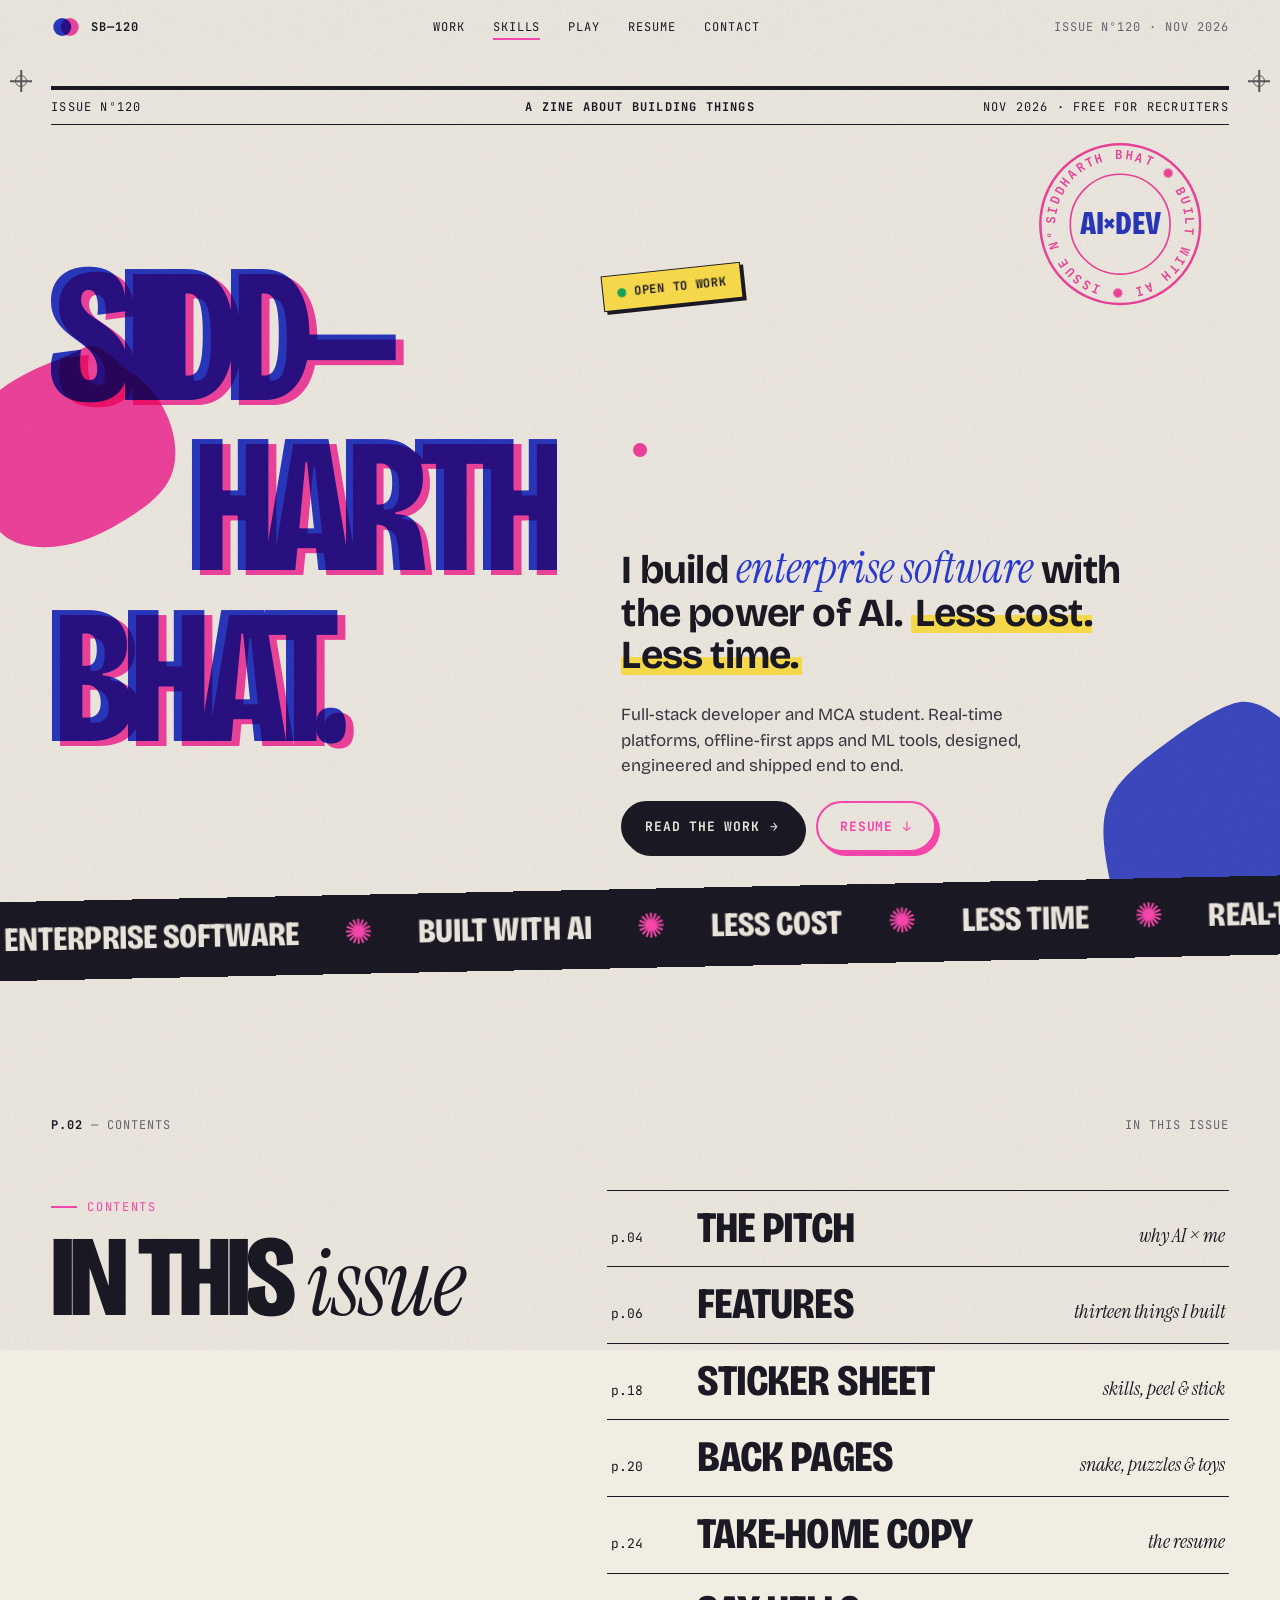
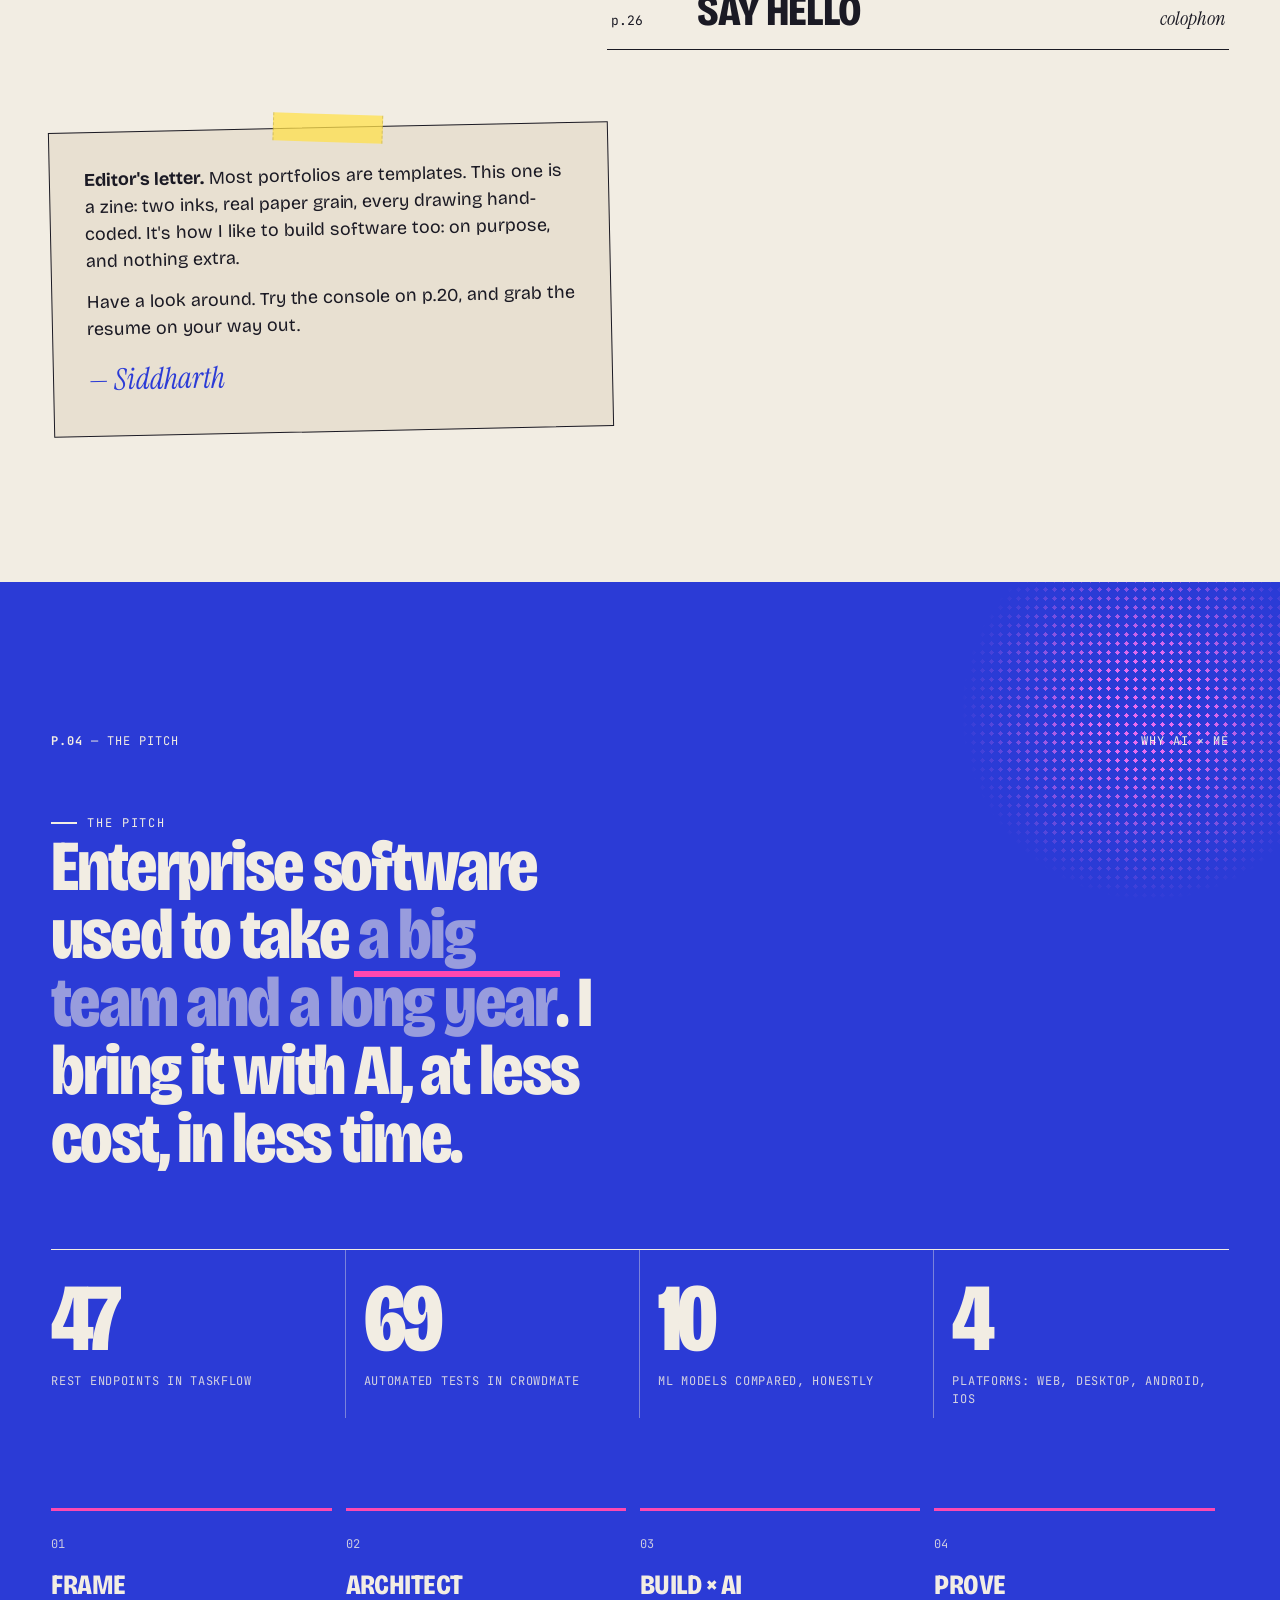
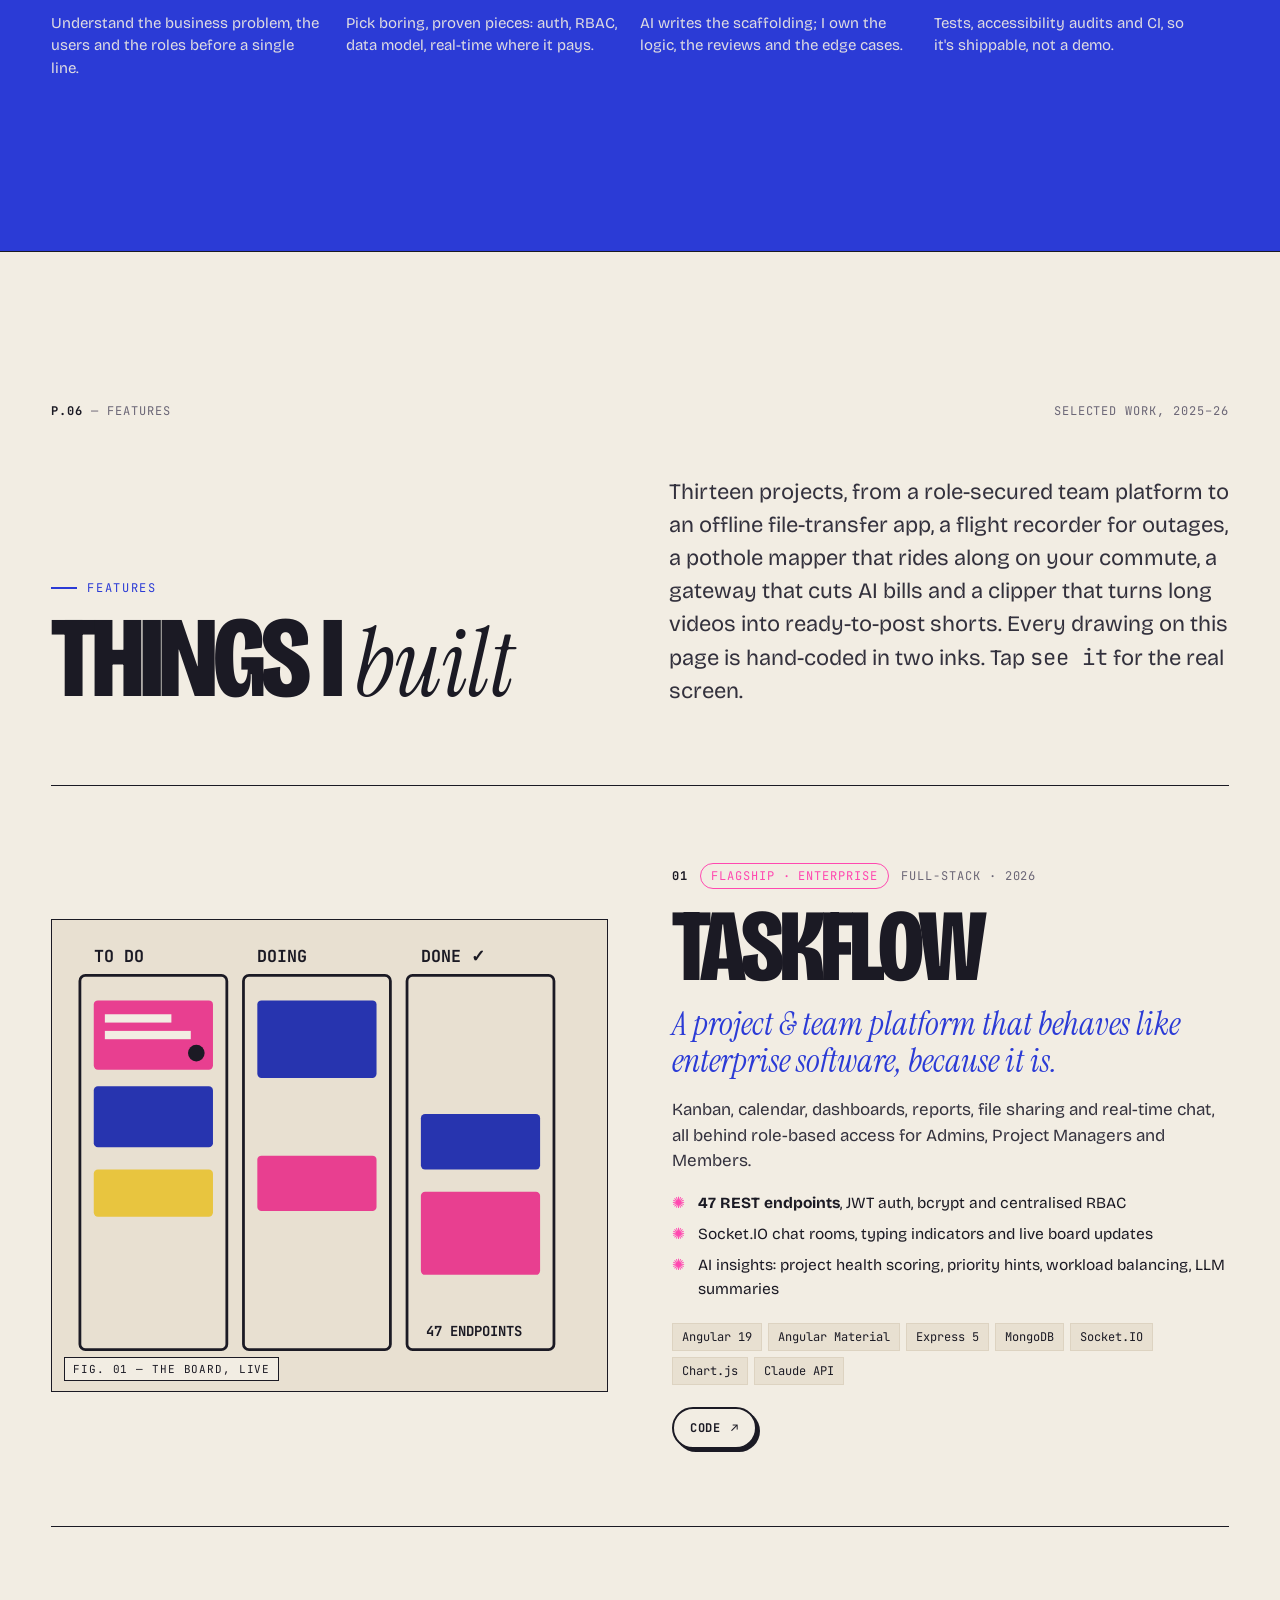
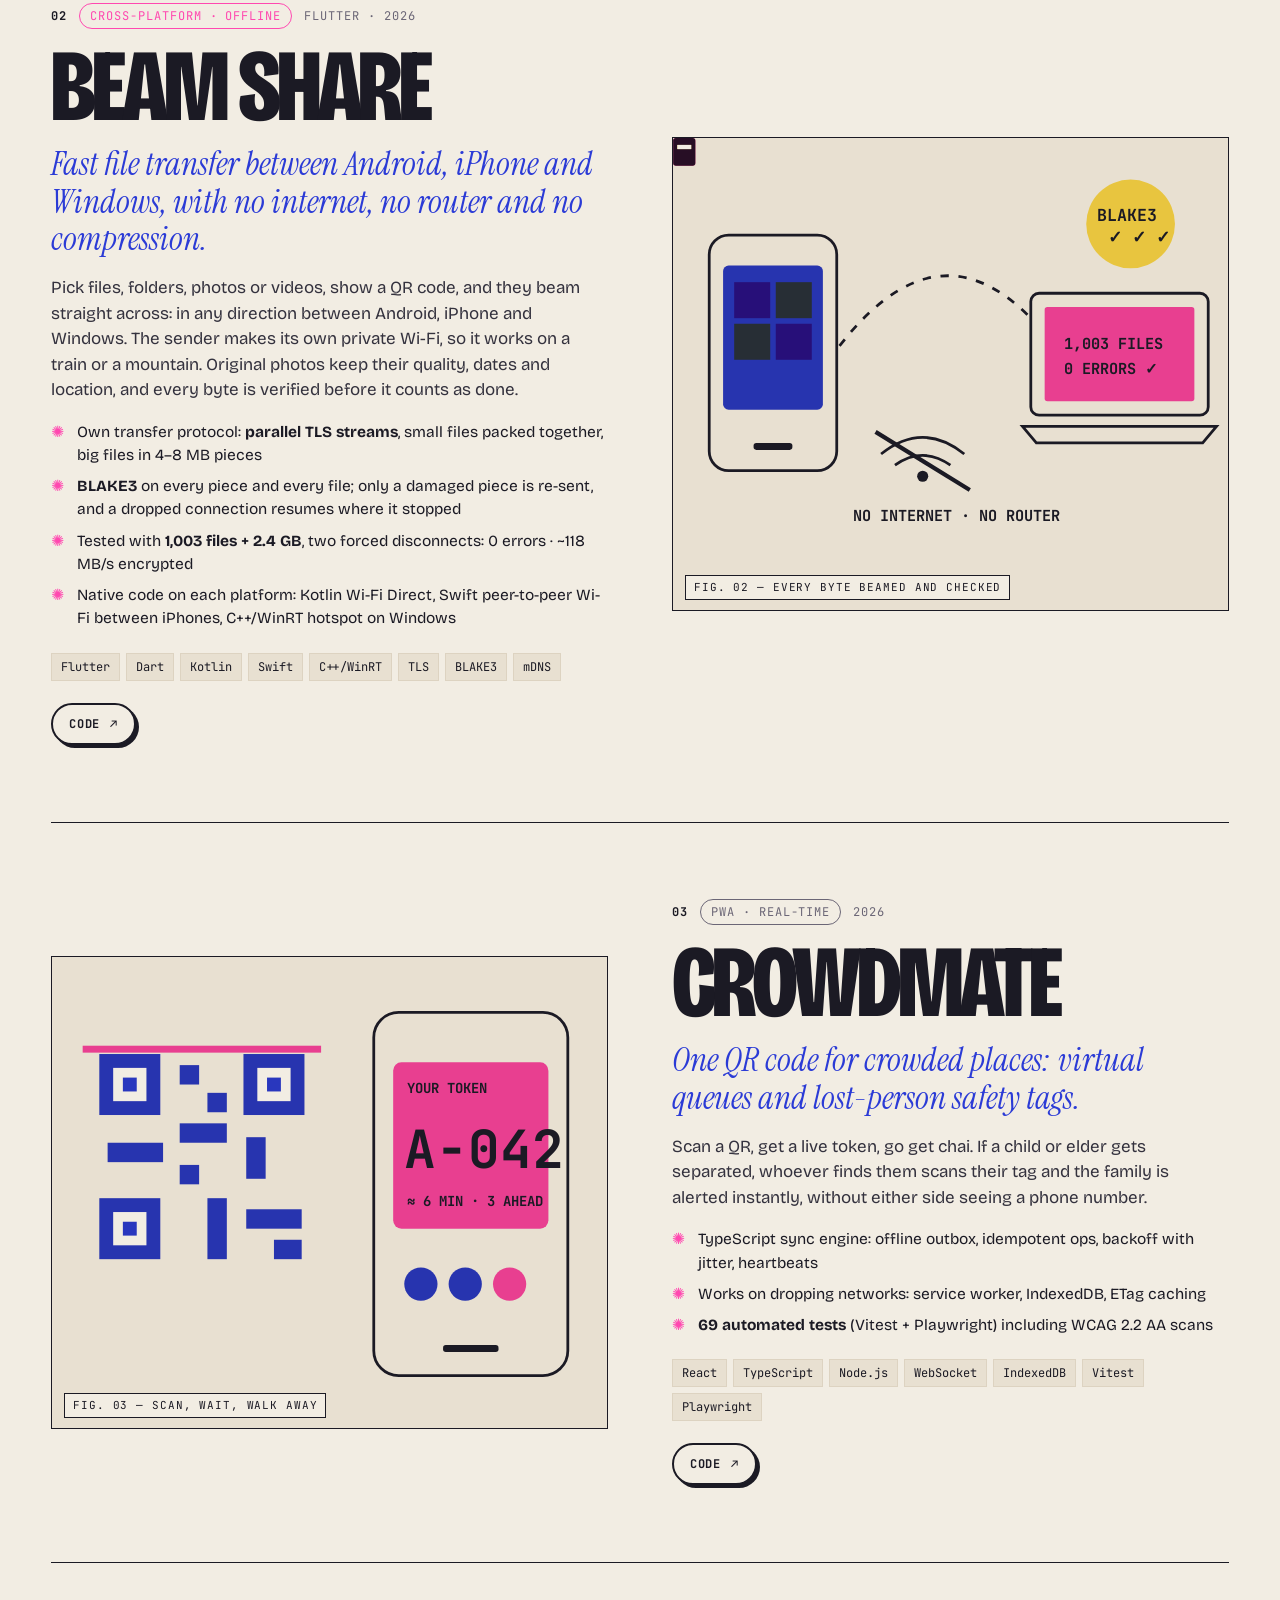
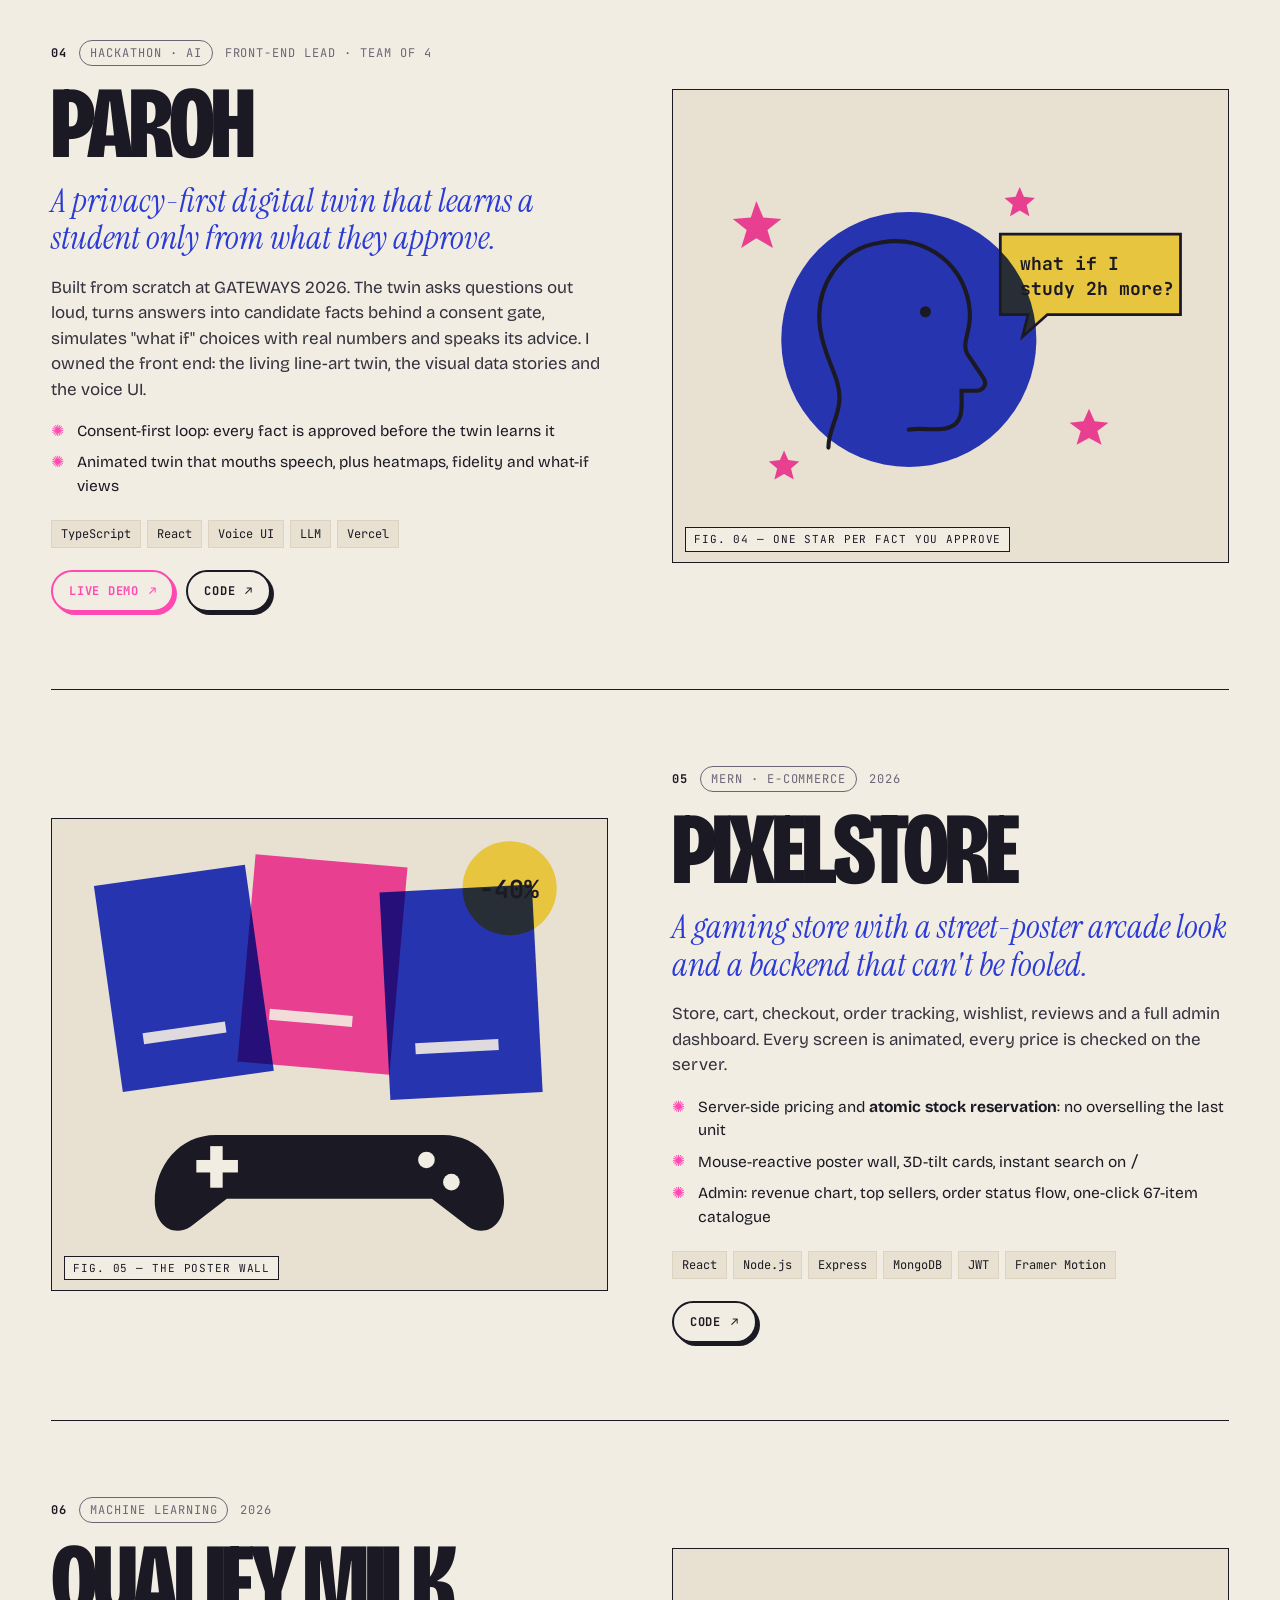
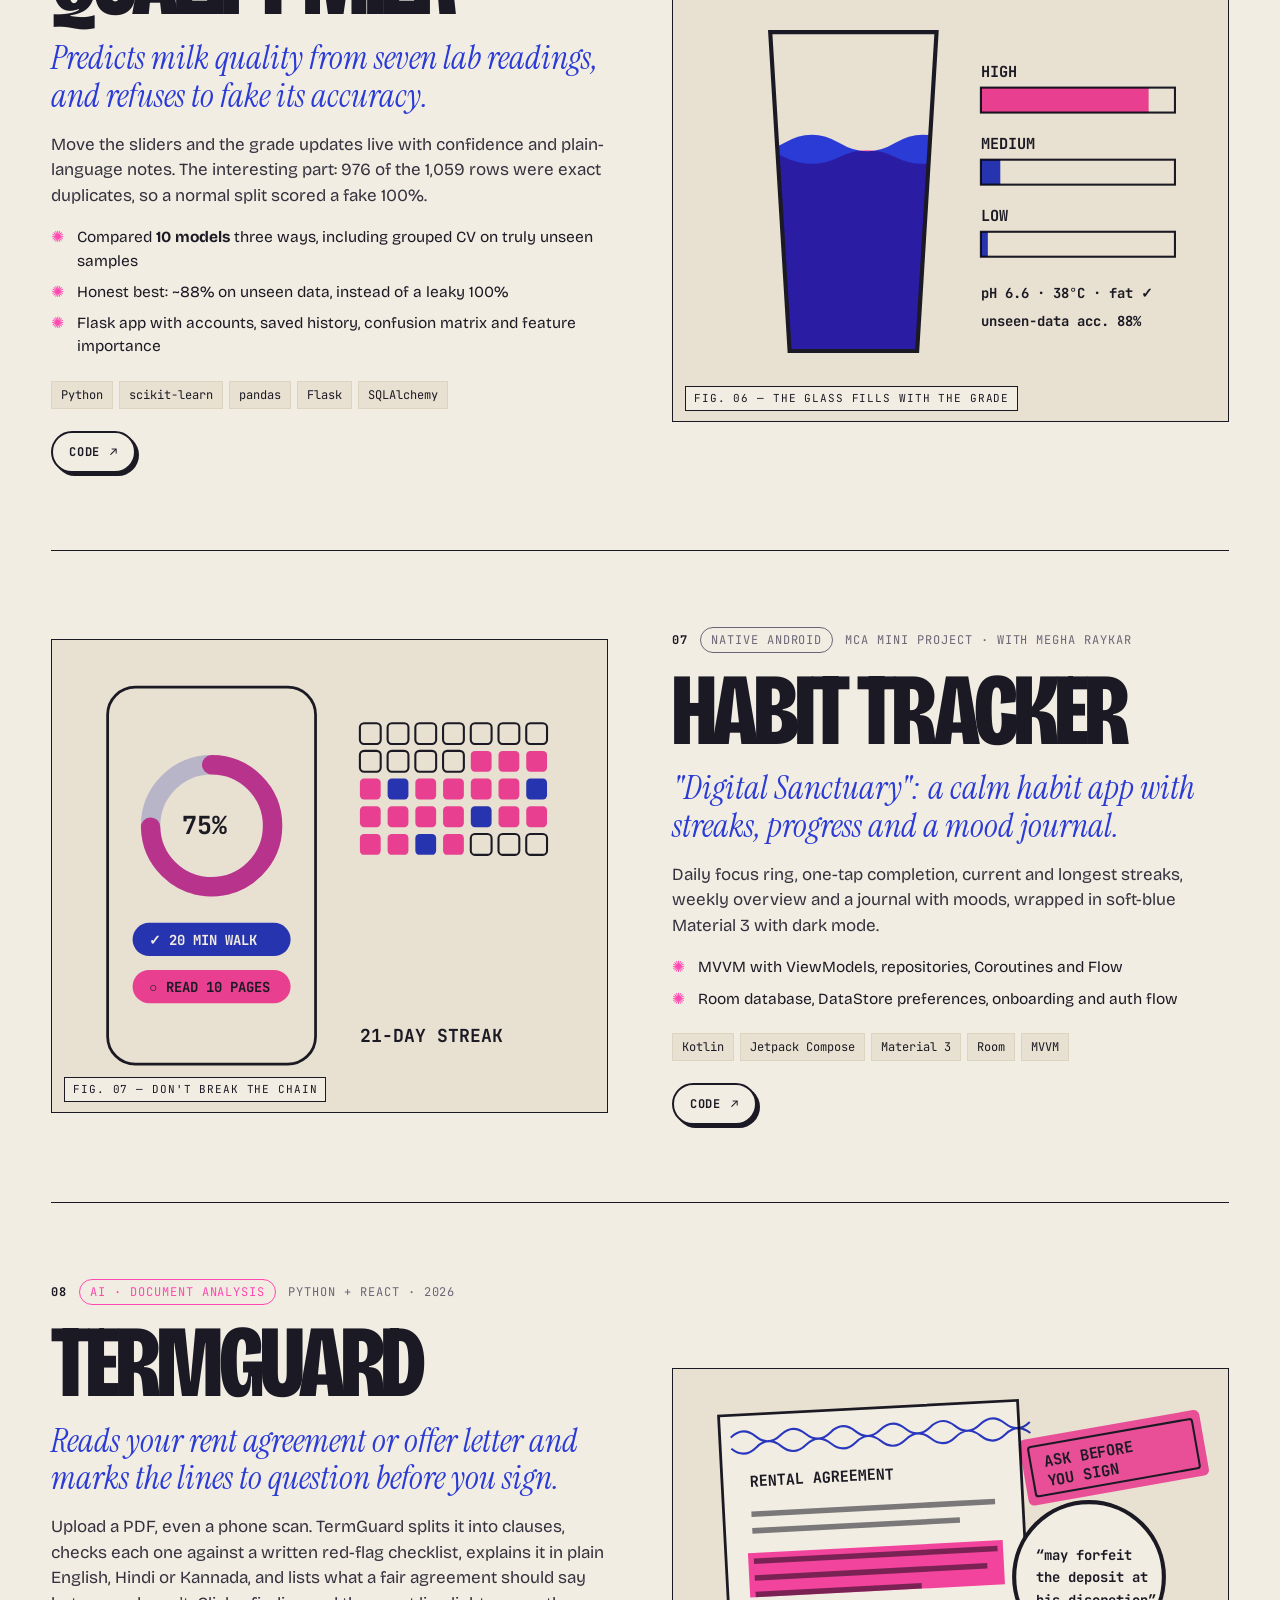
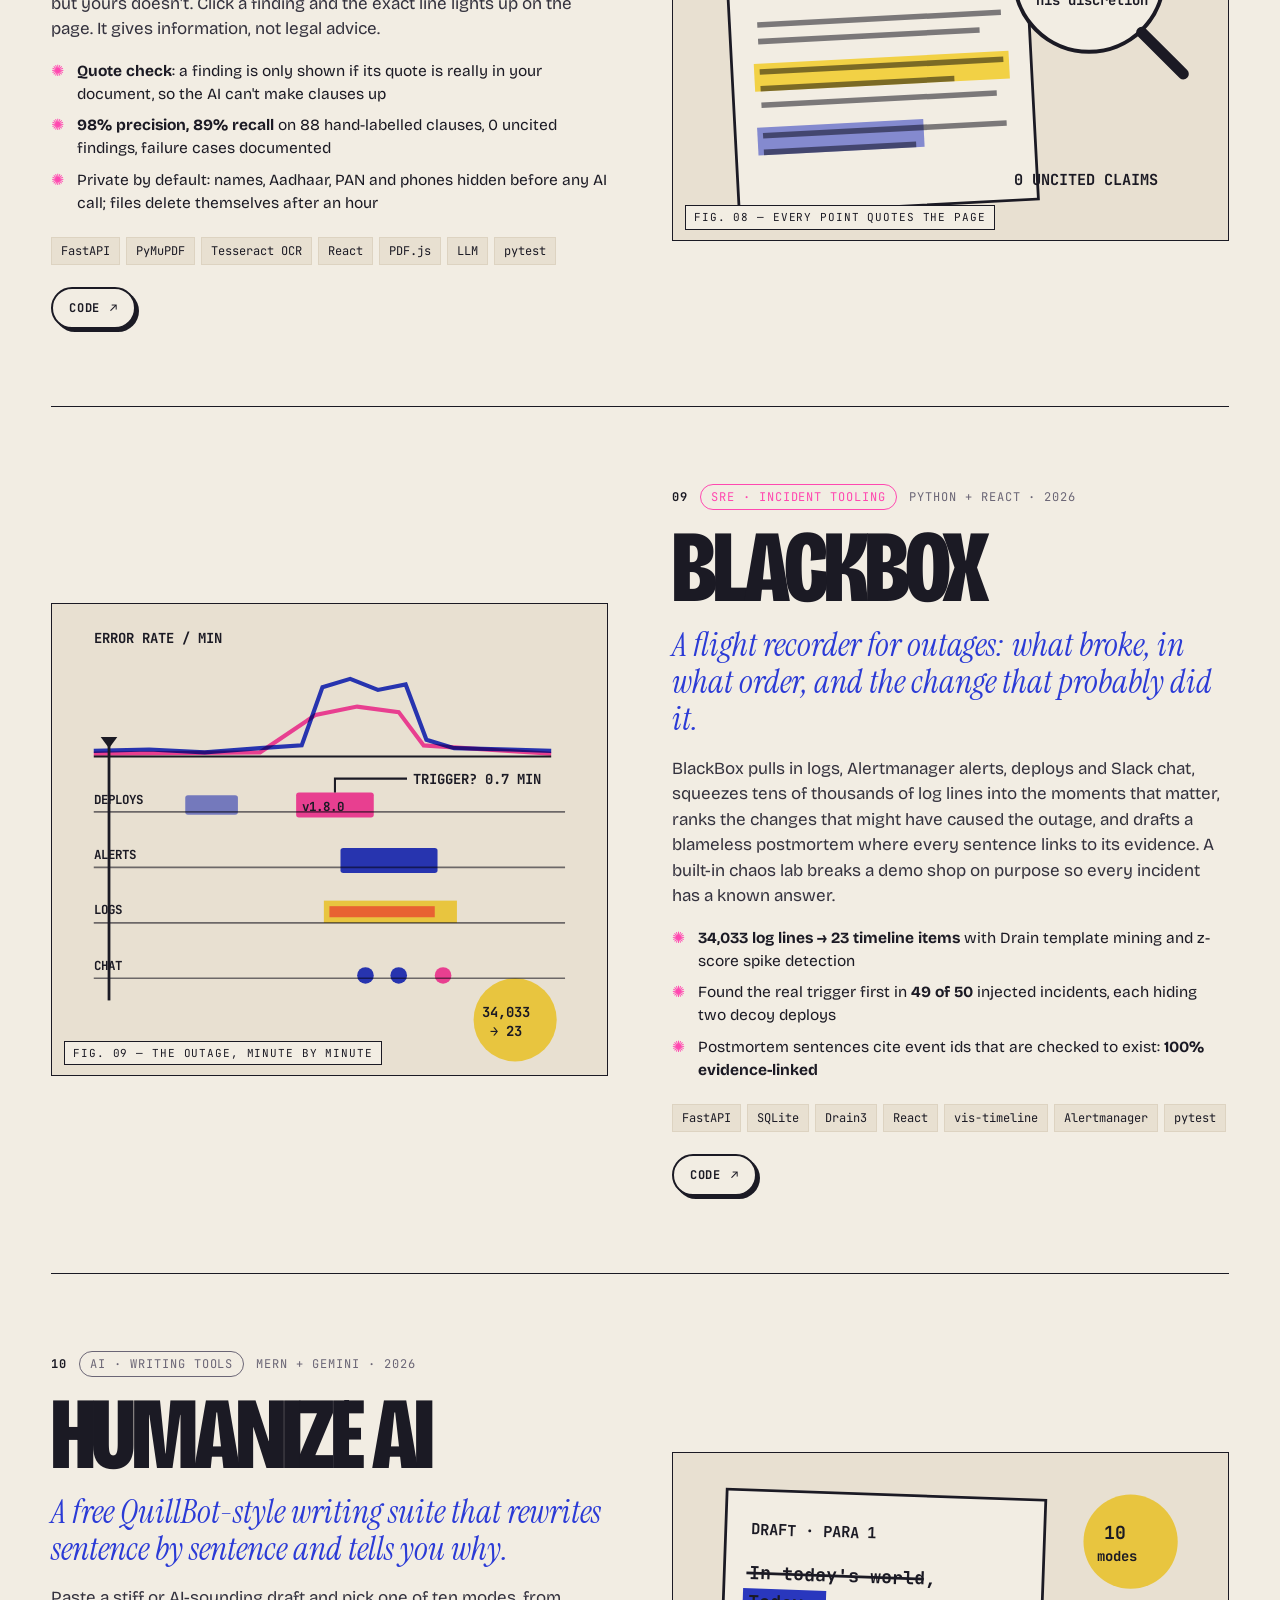
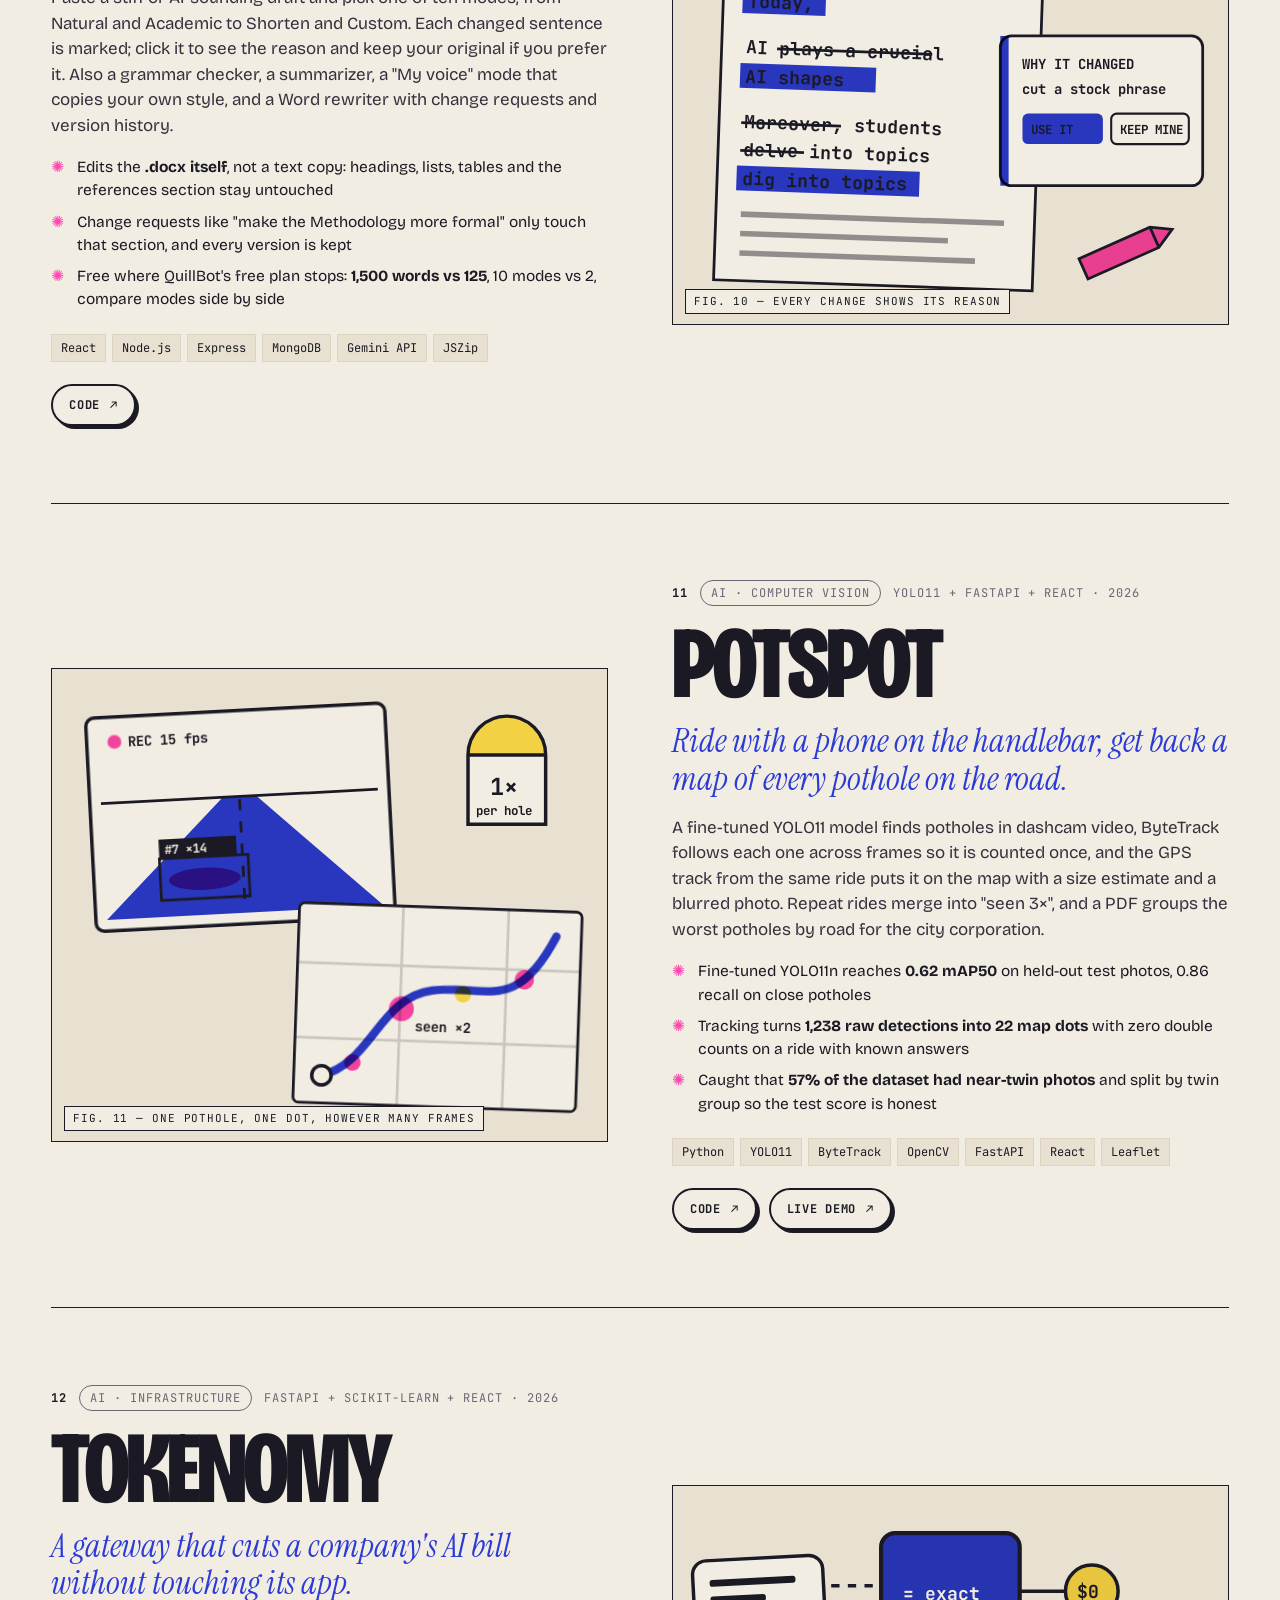
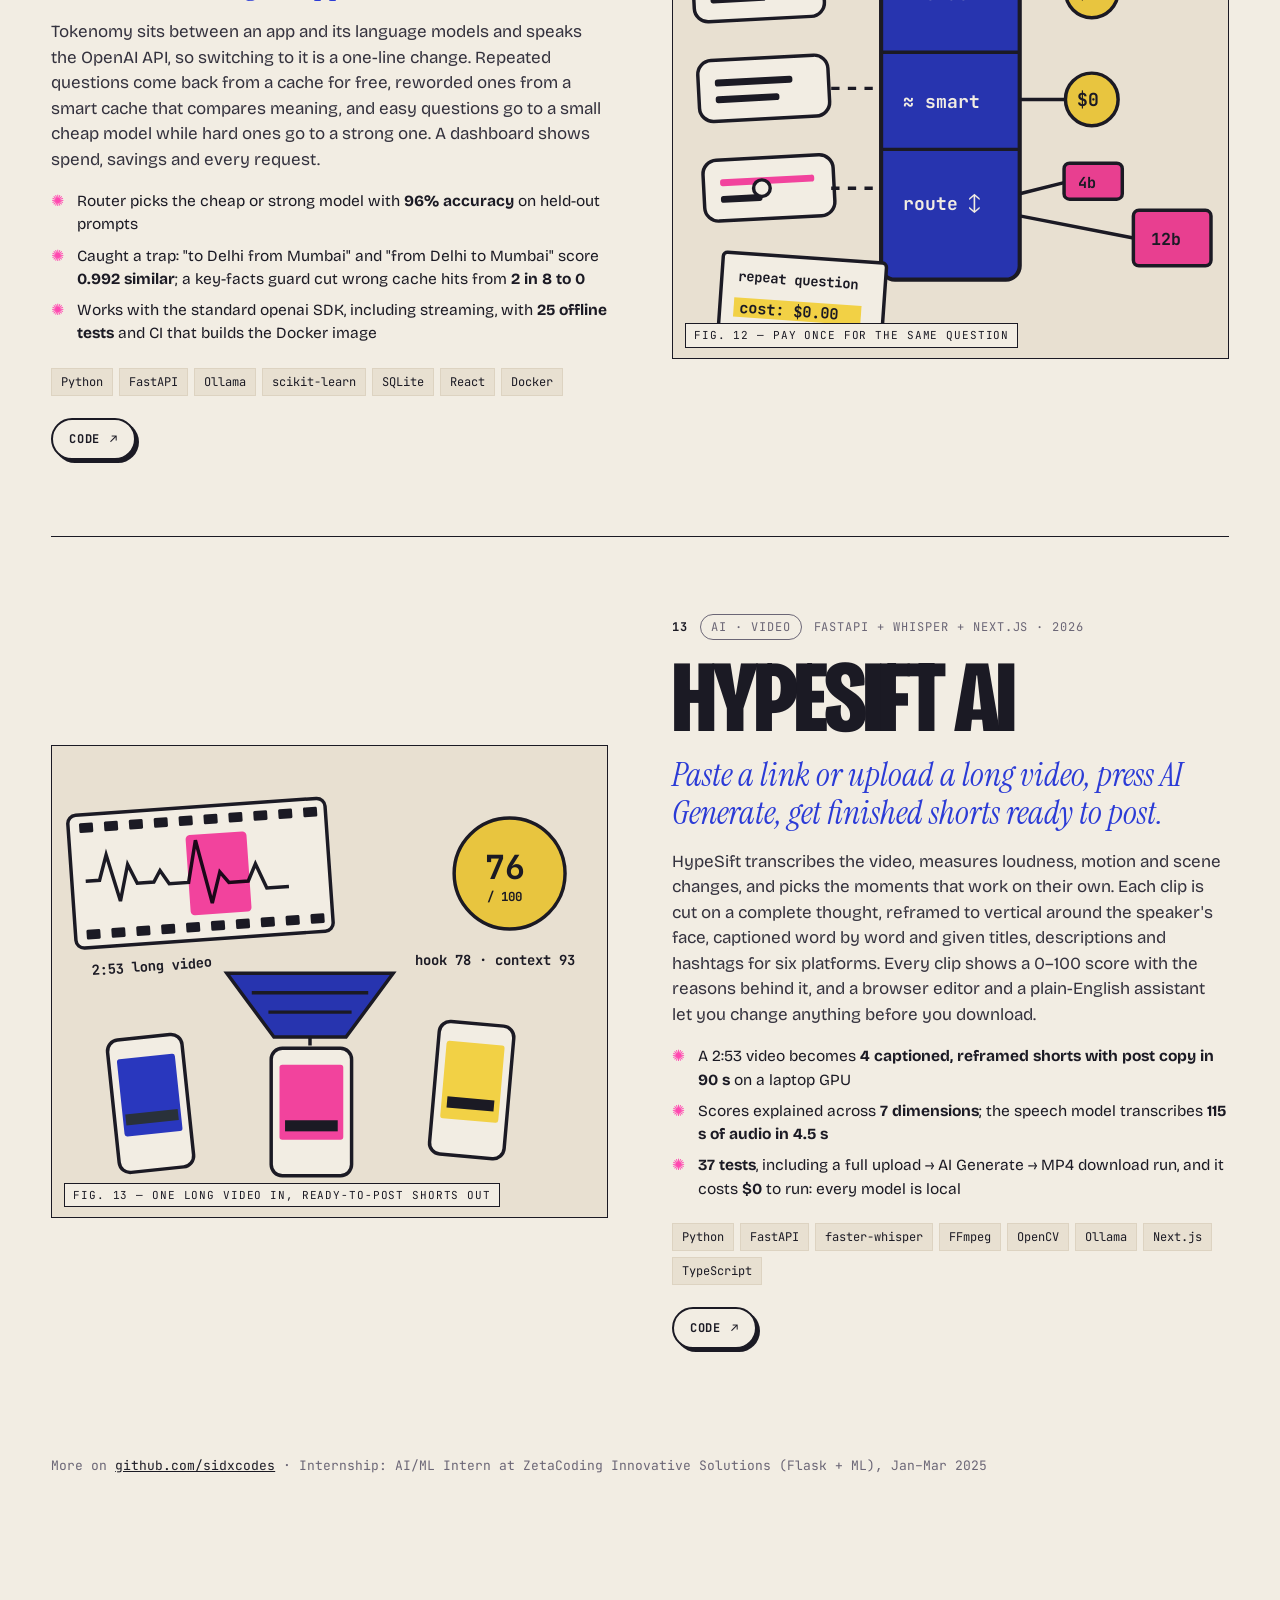
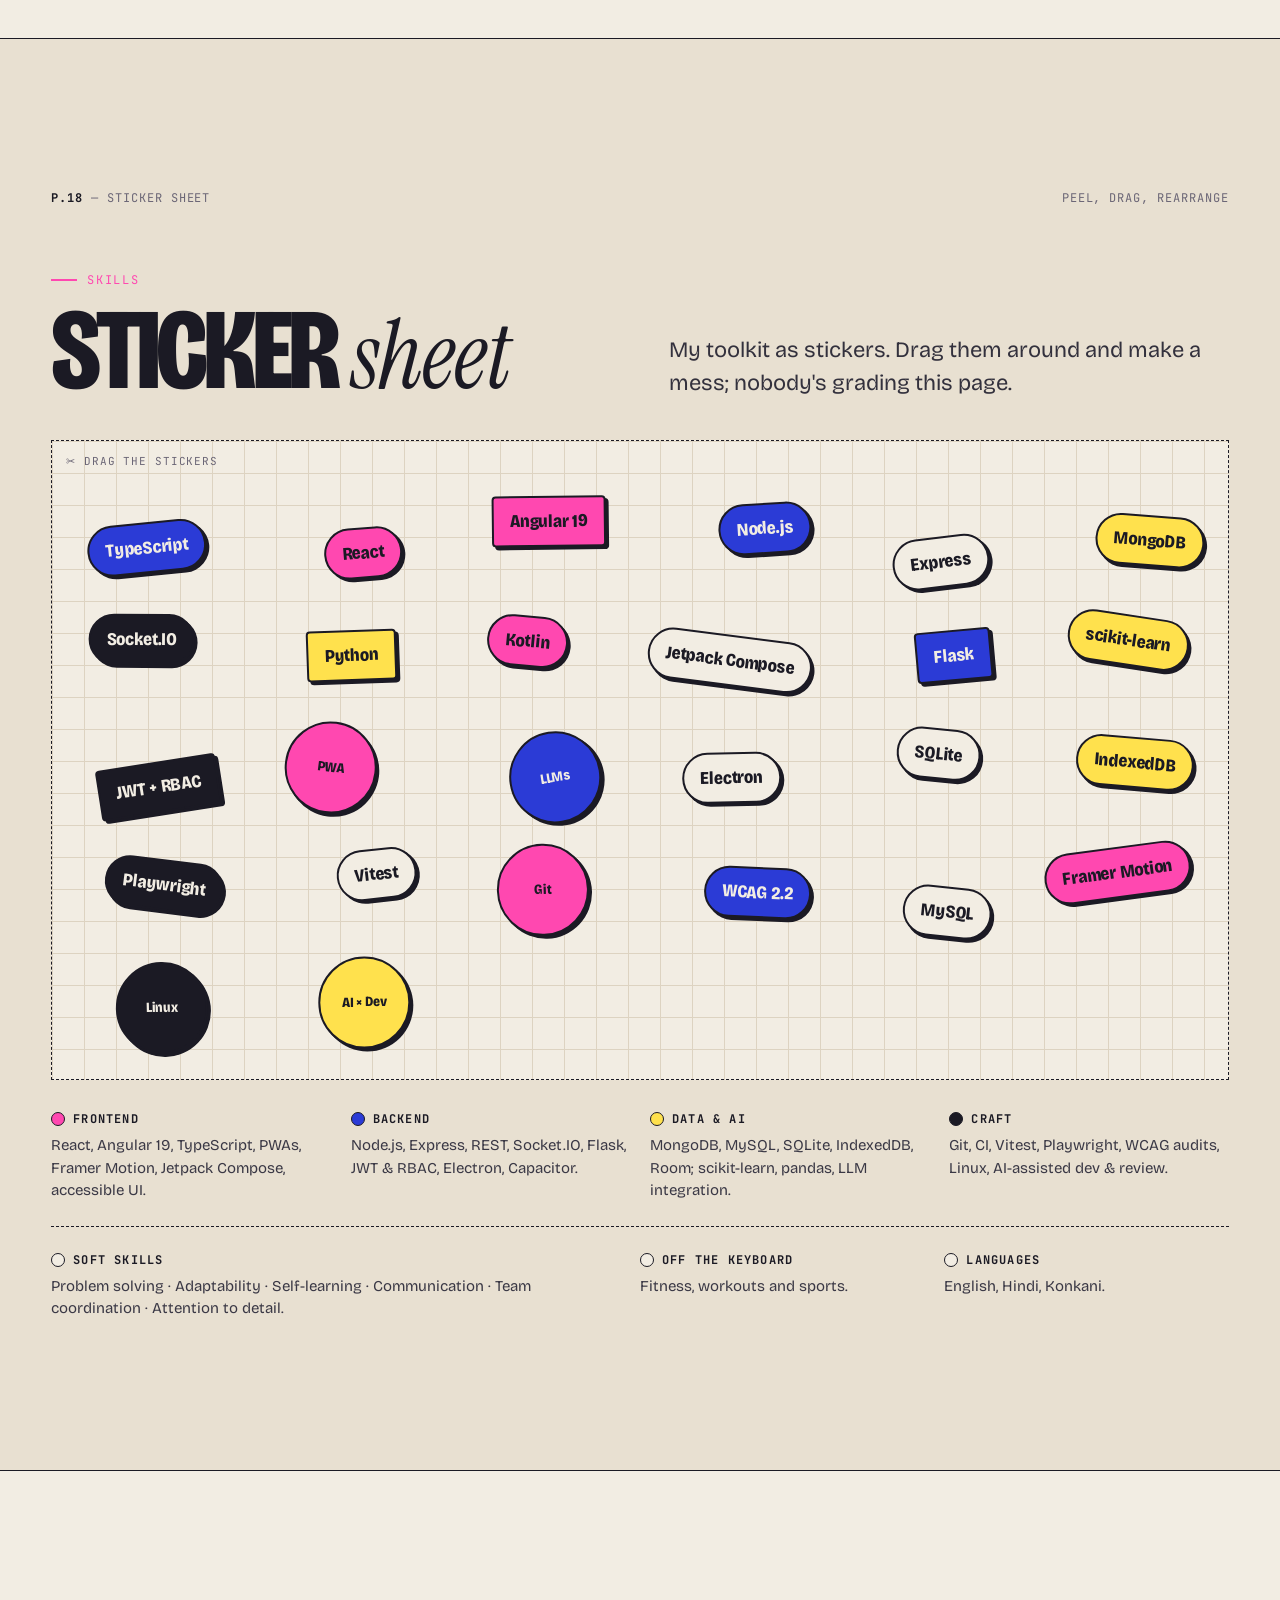
==== commit 9acca91b: "Work: add HypeSift AI (13), counts to thirteen Co-Authored-By: Claude Opus 5.5 <noreply@anthropic.co" ====
--- a/index.html
+++ b/index.html
@@ -107,7 +107,7 @@
       <div>
         <ol class="toc rv d1">
           <li><a href="#pitch"><span class="n">p.04</span><span class="t">The pitch</span><span class="d">why AI × me</span></a></li>
-          <li><a href="#work"><span class="n">p.06</span><span class="t">Features</span><span class="d">twelve things I built</span></a></li>
+          <li><a href="#work"><span class="n">p.06</span><span class="t">Features</span><span class="d">thirteen things I built</span></a></li>
           <li><a href="#skills"><span class="n">p.18</span><span class="t">Sticker sheet</span><span class="d">skills, peel &amp; stick</span></a></li>
           <li><a href="#play"><span class="n">p.20</span><span class="t">Back pages</span><span class="d">snake, puzzles &amp; toys</span></a></li>
           <li><a href="#resume"><span class="n">p.24</span><span class="t">Take-home copy</span><span class="d">the resume</span></a></li>
@@ -159,7 +159,7 @@
         <span class="kicker ink-blue">Features</span>
         <h2 class="h-section" id="work-h">Things I <span class="serif">built</span></h2>
       </div>
-      <p class="lede rv d1">Twelve projects, from a role-secured team platform to an offline file-transfer app, a flight recorder for outages, a pothole mapper that rides along on your commute and a gateway that cuts AI bills. Every drawing on this page is hand-coded in two inks. Tap <span class="mono">see it</span> for the real screen.</p>
+      <p class="lede rv d1">Thirteen projects, from a role-secured team platform to an offline file-transfer app, a flight recorder for outages, a pothole mapper that rides along on your commute, a gateway that cuts AI bills and a clipper that turns long videos into ready-to-post shorts. Every drawing on this page is hand-coded in two inks. Tap <span class="mono">see it</span> for the real screen.</p>
     </div>
 
     <div class="features">
@@ -709,6 +709,65 @@
           </ul>
           <div class="stack"><span>Python</span><span>FastAPI</span><span>Ollama</span><span>scikit-learn</span><span>SQLite</span><span>React</span><span>Docker</span></div>
           <div class="links"><a class="btn" href="https://github.com/sidxcodes/TOKENOMY" target="_blank" rel="noopener">Code <span class="arr">↗</span></a></div>
+        </div>
+      </article>
+
+      <!-- 13 HypeSift AI -->
+      <article class="feature">
+        <div class="art rv" data-tilt>
+          <svg viewBox="0 0 400 340" role="img" aria-label="Drawing of a long landscape video strip with a sound wave passing through a sieve, coming out as three vertical phone clips with captions and scores of 76, 74 and 72">
+            <g transform="rotate(-4 104 92)">
+              <rect class="pp" x="14" y="44" width="186" height="96" rx="6"/>
+              <g class="k"><rect x="22" y="50" width="10" height="7" rx="1"/><rect x="40" y="50" width="10" height="7" rx="1"/><rect x="58" y="50" width="10" height="7" rx="1"/><rect x="76" y="50" width="10" height="7" rx="1"/><rect x="94" y="50" width="10" height="7" rx="1"/><rect x="112" y="50" width="10" height="7" rx="1"/><rect x="130" y="50" width="10" height="7" rx="1"/><rect x="148" y="50" width="10" height="7" rx="1"/><rect x="166" y="50" width="10" height="7" rx="1"/><rect x="184" y="50" width="10" height="7" rx="1"/></g>
+              <g class="k"><rect x="22" y="127" width="10" height="7" rx="1"/><rect x="40" y="127" width="10" height="7" rx="1"/><rect x="58" y="127" width="10" height="7" rx="1"/><rect x="76" y="127" width="10" height="7" rx="1"/><rect x="94" y="127" width="10" height="7" rx="1"/><rect x="112" y="127" width="10" height="7" rx="1"/><rect x="130" y="127" width="10" height="7" rx="1"/><rect x="148" y="127" width="10" height="7" rx="1"/><rect x="166" y="127" width="10" height="7" rx="1"/><rect x="184" y="127" width="10" height="7" rx="1"/></g>
+              <path class="sk" stroke-width="2.5" d="M24 92h10l6-18 8 34 7-26 6 14h12l5-8 6 10h14l7-30 9 46 7-22 6 8h14l6-12 7 18h16"/>
+              <rect class="p" x="98" y="64" width="44" height="58" rx="3"/>
+              <rect class="sk" stroke-width="2.5" x="14" y="44" width="186" height="96" rx="6"/>
+              <text x="24" y="160" font-size="10" class="k">2:53 long video</text>
+            </g>
+            <g transform="translate(0 -12)"><path class="b" d="M126 176h120l-34 46h-52z"/>
+            <path class="sk" stroke-width="2.5" d="M126 176h120l-34 46h-52zM144 190h84M156 204h60"/>
+            <path class="sk" stroke-width="2.5" stroke-dasharray="6 6" d="M186 222v14"/></g>
+            <g transform="translate(0 -26)">
+            <g transform="rotate(-6 70 284)">
+              <rect class="pp" x="44" y="236" width="54" height="96" rx="8"/><rect class="b" x="50" y="250" width="42" height="56" rx="2"/>
+              <rect class="y hlsweep" x="52" y="290" width="38" height="8"/>
+              <rect class="sk" stroke-width="2.5" x="44" y="236" width="54" height="96" rx="8"/>
+            </g>
+            <g class="bob">
+              <rect class="pp" x="158" y="244" width="58" height="92" rx="8"/><rect class="p" x="164" y="256" width="46" height="54" rx="2"/>
+              <rect class="k" x="168" y="296" width="38" height="8"/>
+              <rect class="sk" stroke-width="2.5" x="158" y="244" width="58" height="92" rx="8"/>
+            </g>
+            <g transform="rotate(5 300 270)">
+              <rect class="pp" x="276" y="226" width="54" height="96" rx="8"/><rect class="y" x="282" y="240" width="42" height="56" rx="2"/>
+              <rect class="k" x="286" y="280" width="34" height="8"/>
+              <rect class="sk" stroke-width="2.5" x="276" y="226" width="54" height="96" rx="8"/>
+            </g>
+            </g>
+            <g class="pop">
+              <circle class="y" cx="330" cy="92" r="40"/><circle class="sk" stroke-width="2.5" cx="330" cy="92" r="40"/>
+              <text x="312" y="96" font-size="24" class="k">76</text>
+              <text x="314" y="112" font-size="9" class="k">/ 100</text>
+            </g>
+            <text x="262" y="158" font-size="10" class="k">hook 78 · context 93</text>
+          </svg>
+          <div class="shot"><img loading="lazy" src="https://raw.githubusercontent.com/sidxcodes/HypeSift-AI/HEAD/docs/screenshots/results.jpg" alt="HypeSift AI results page: ranked vertical clips of an interview with face-tracked framing, captions, scores and the creator assistant"></div>
+          <button class="shot-toggle" type="button" aria-pressed="false">See it</button>
+          <span class="caption">fig. 13 — one long video in, ready-to-post shorts out</span>
+        </div>
+        <div class="txt">
+          <div class="meta"><span class="no">13</span><span class="tag">AI · video</span><span>FastAPI + Whisper + Next.js · 2026</span></div>
+          <h3 class="rv">HypeSift AI</h3>
+          <p class="deck rv">Paste a link or upload a long video, press AI Generate, get finished shorts ready to post.</p>
+          <p class="body">HypeSift transcribes the video, measures loudness, motion and scene changes, and picks the moments that work on their own. Each clip is cut on a complete thought, reframed to vertical around the speaker's face, captioned word by word and given titles, descriptions and hashtags for six platforms. Every clip shows a 0–100 score with the reasons behind it, and a browser editor and a plain-English assistant let you change anything before you download.</p>
+          <ul class="wins">
+            <li>A 2:53 video becomes <b>4 captioned, reframed shorts with post copy in 90 s</b> on a laptop GPU</li>
+            <li>Scores explained across <b>7 dimensions</b>; the speech model transcribes <b>115 s of audio in 4.5 s</b></li>
+            <li><b>37 tests</b>, including a full upload → AI Generate → MP4 download run, and it costs <b>$0</b> to run: every model is local</li>
+          </ul>
+          <div class="stack"><span>Python</span><span>FastAPI</span><span>faster-whisper</span><span>FFmpeg</span><span>OpenCV</span><span>Ollama</span><span>Next.js</span><span>TypeScript</span></div>
+          <div class="links"><a class="btn" href="https://github.com/sidxcodes/HypeSift-AI" target="_blank" rel="noopener">Code <span class="arr">↗</span></a></div>
         </div>
       </article>
     </div>
@@ -930,7 +989,7 @@
           <li class="done">MCA, St Aloysius (AIMIT), 2027</li>
           <li class="done">BCA, CGPA 8.2 (Distinction)</li>
           <li class="done">AI/ML Intern, ZetaCoding</li>
-          <li class="done">12 shipped projects</li>
+          <li class="done">13 shipped projects</li>
           <li>Your team, next</li>
         </ul>
         <div class="cover-ctas">
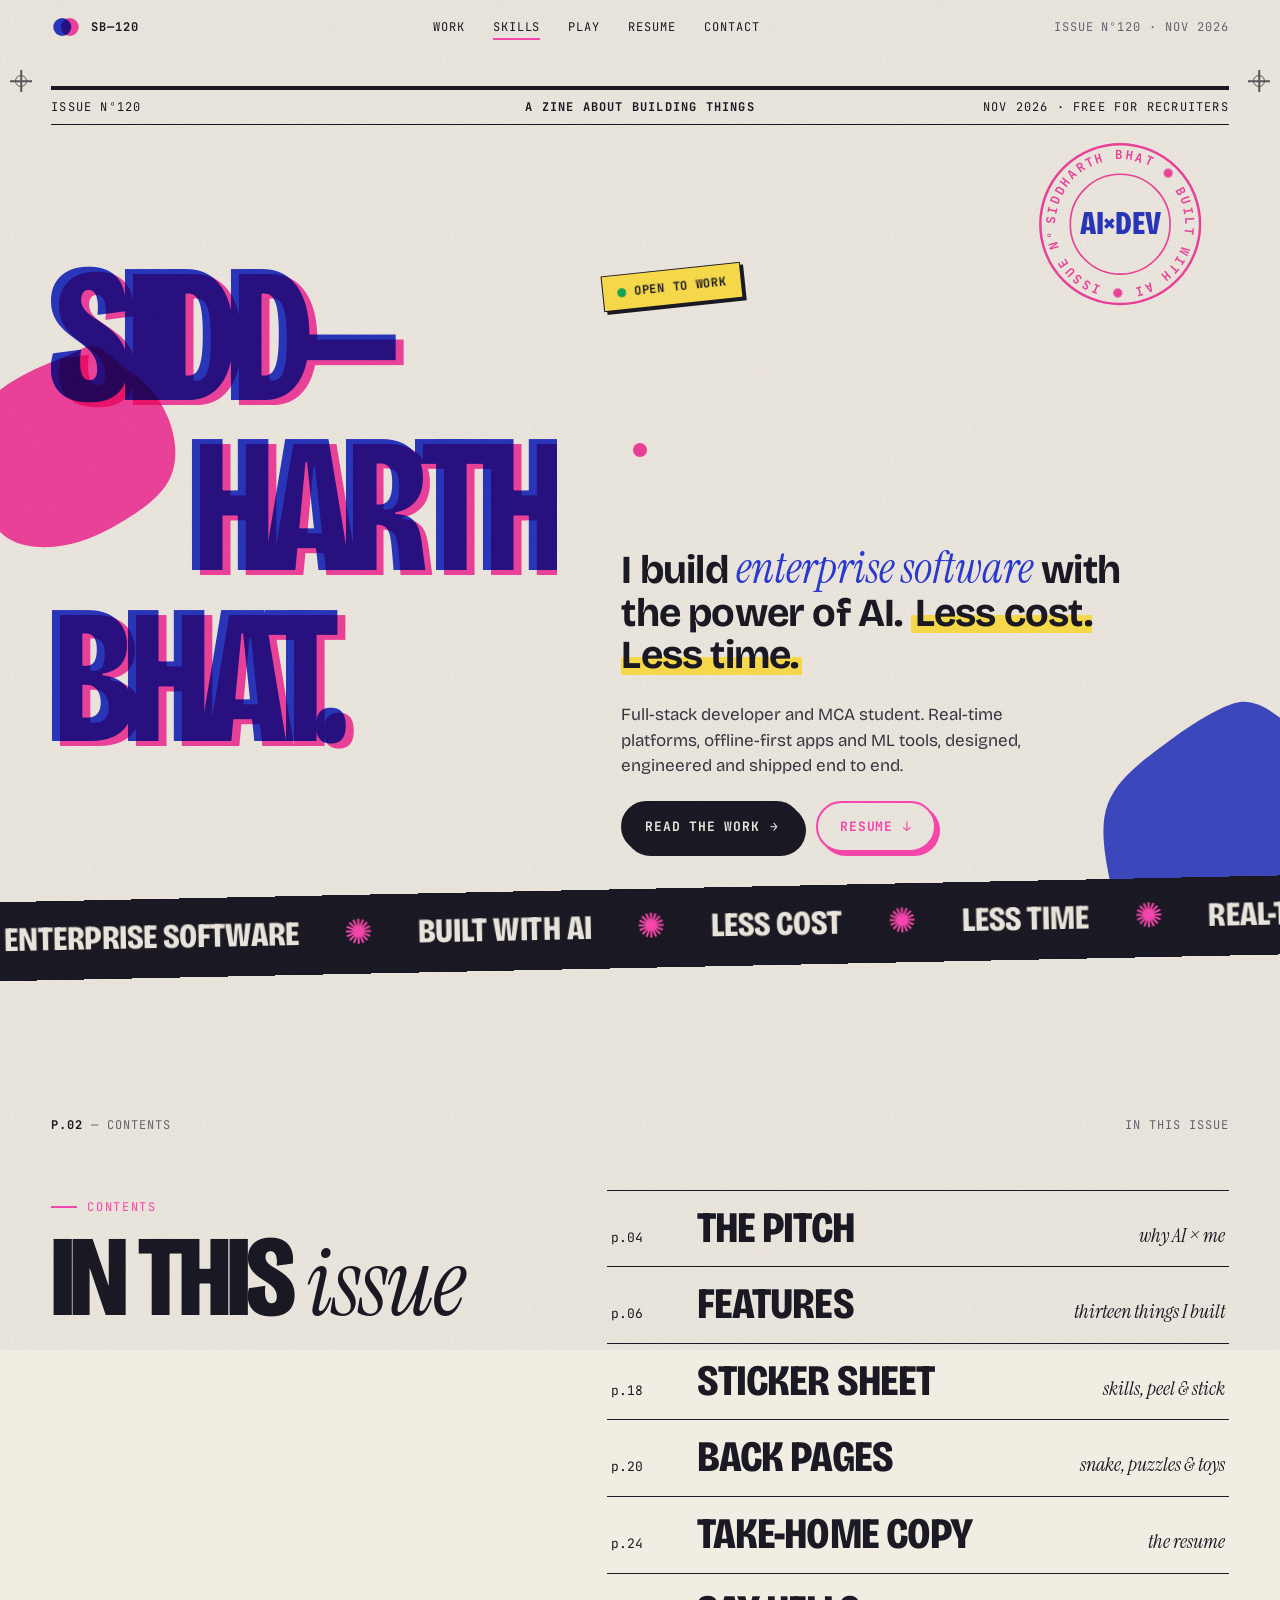
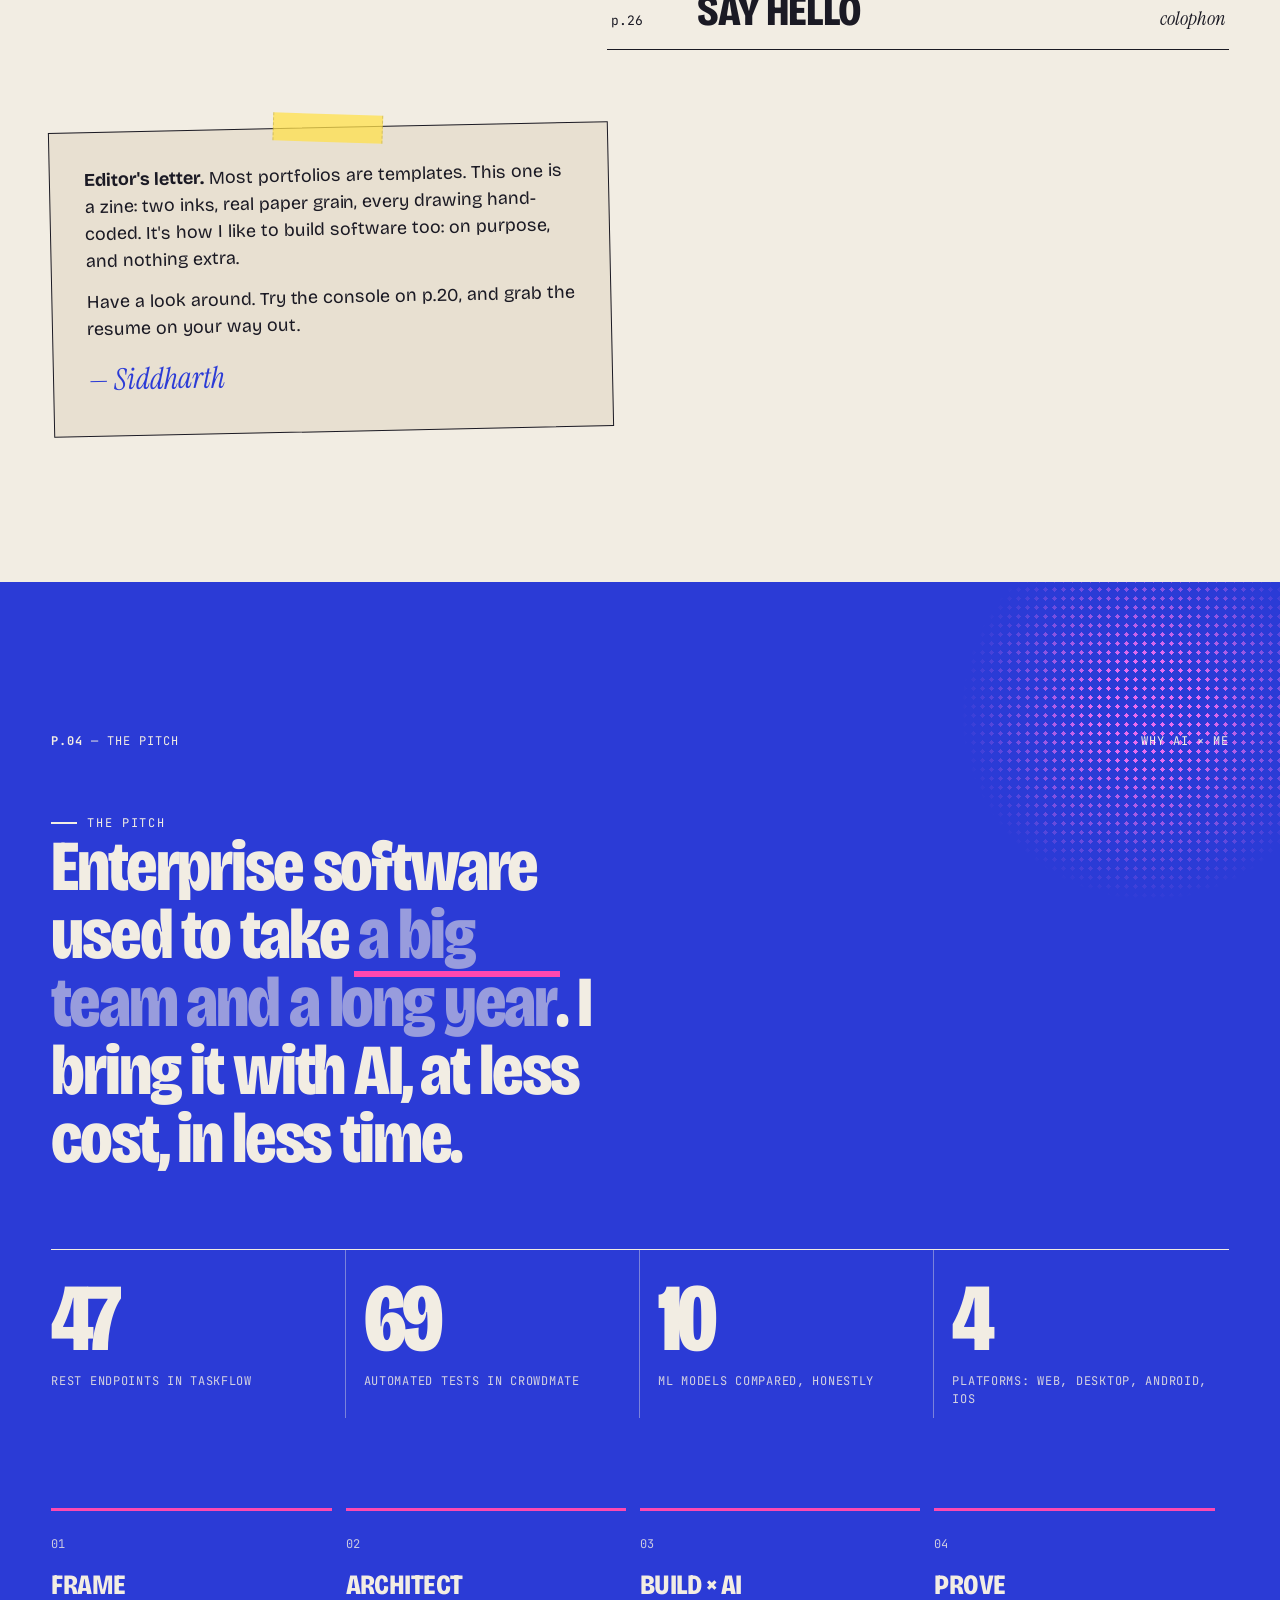
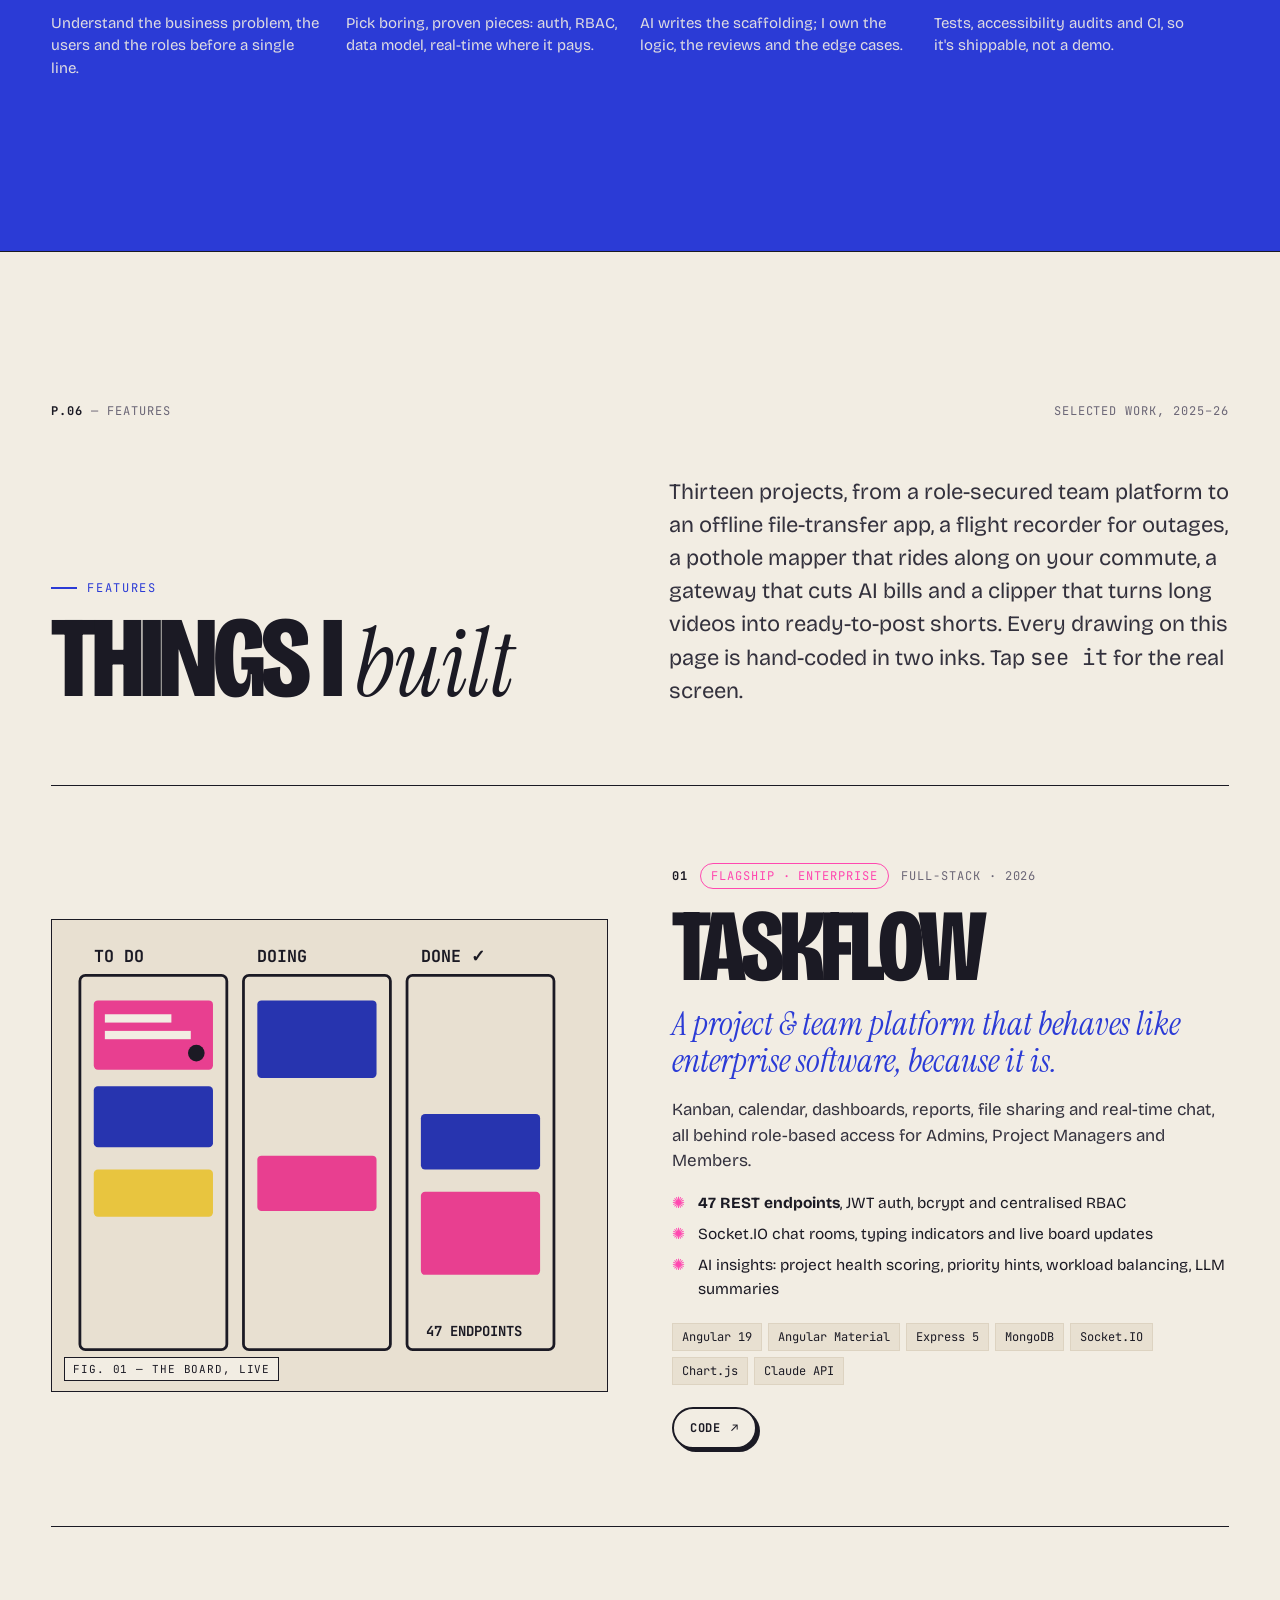
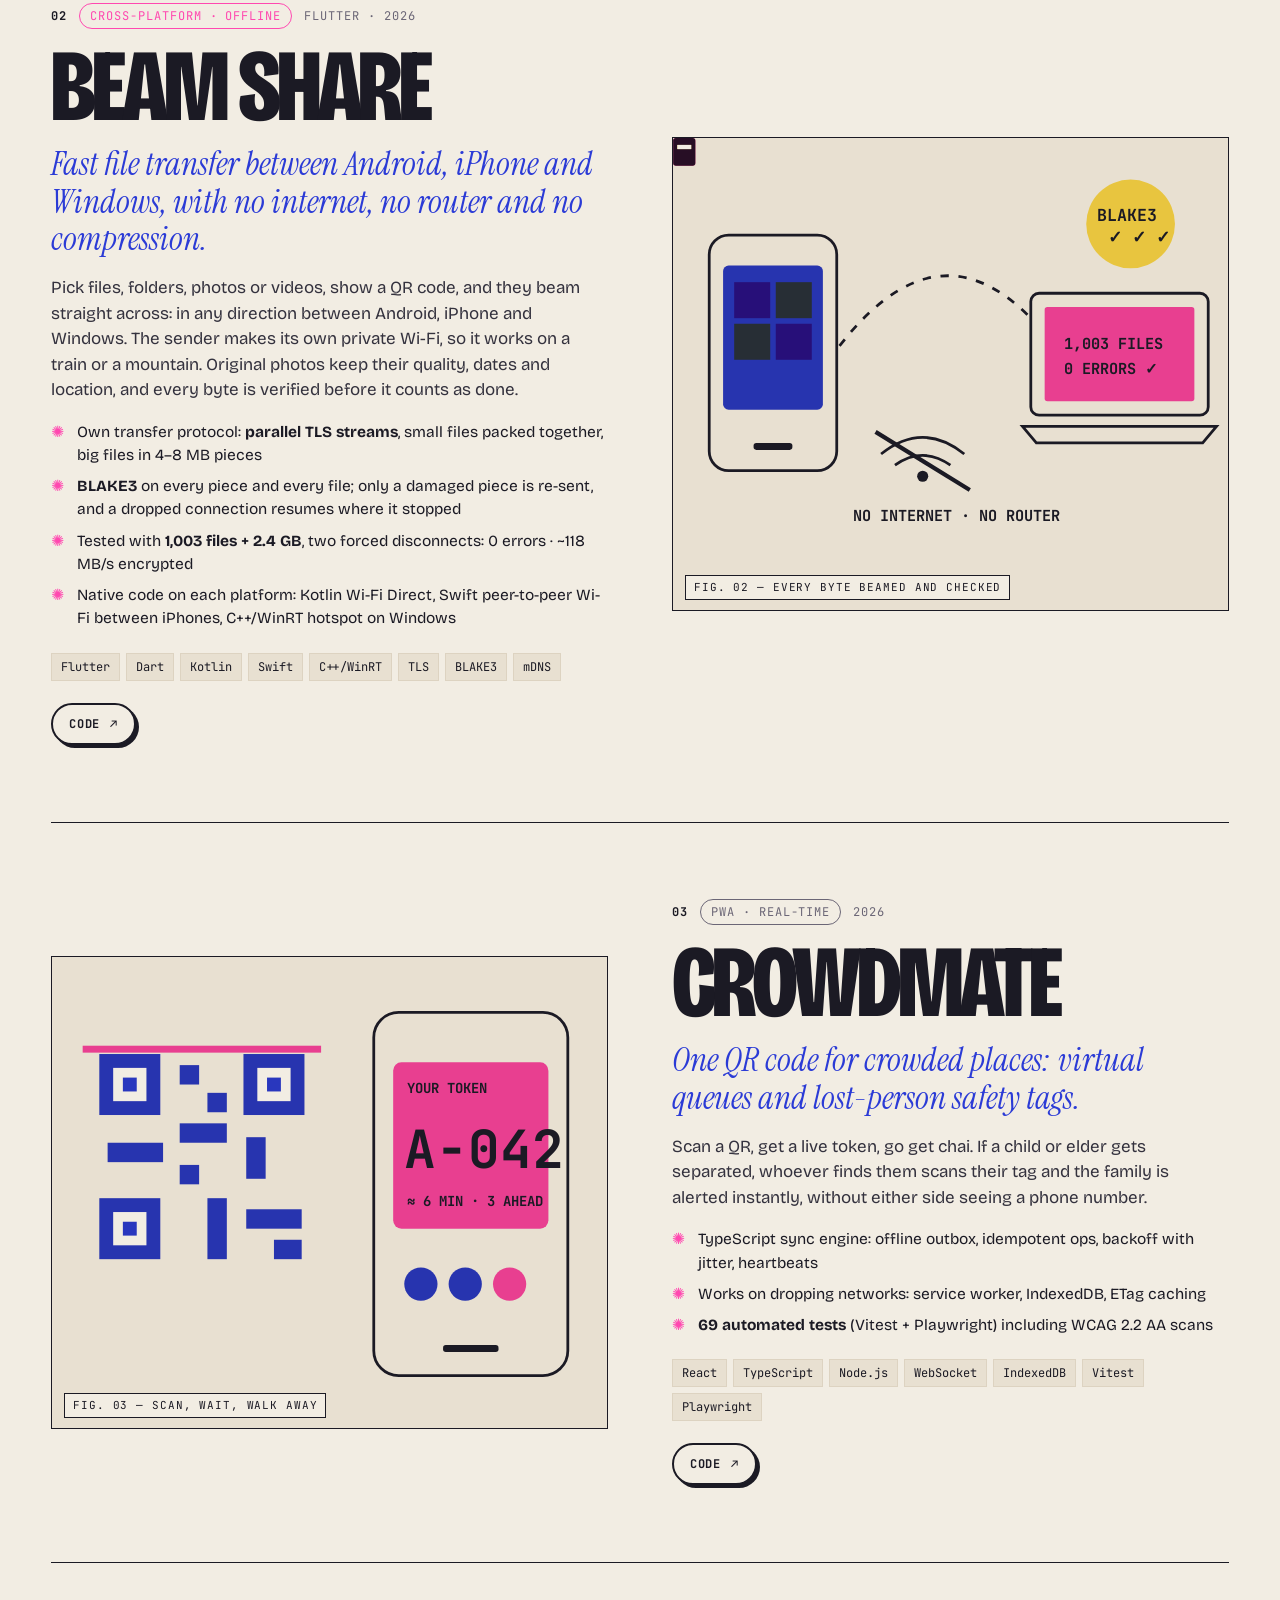
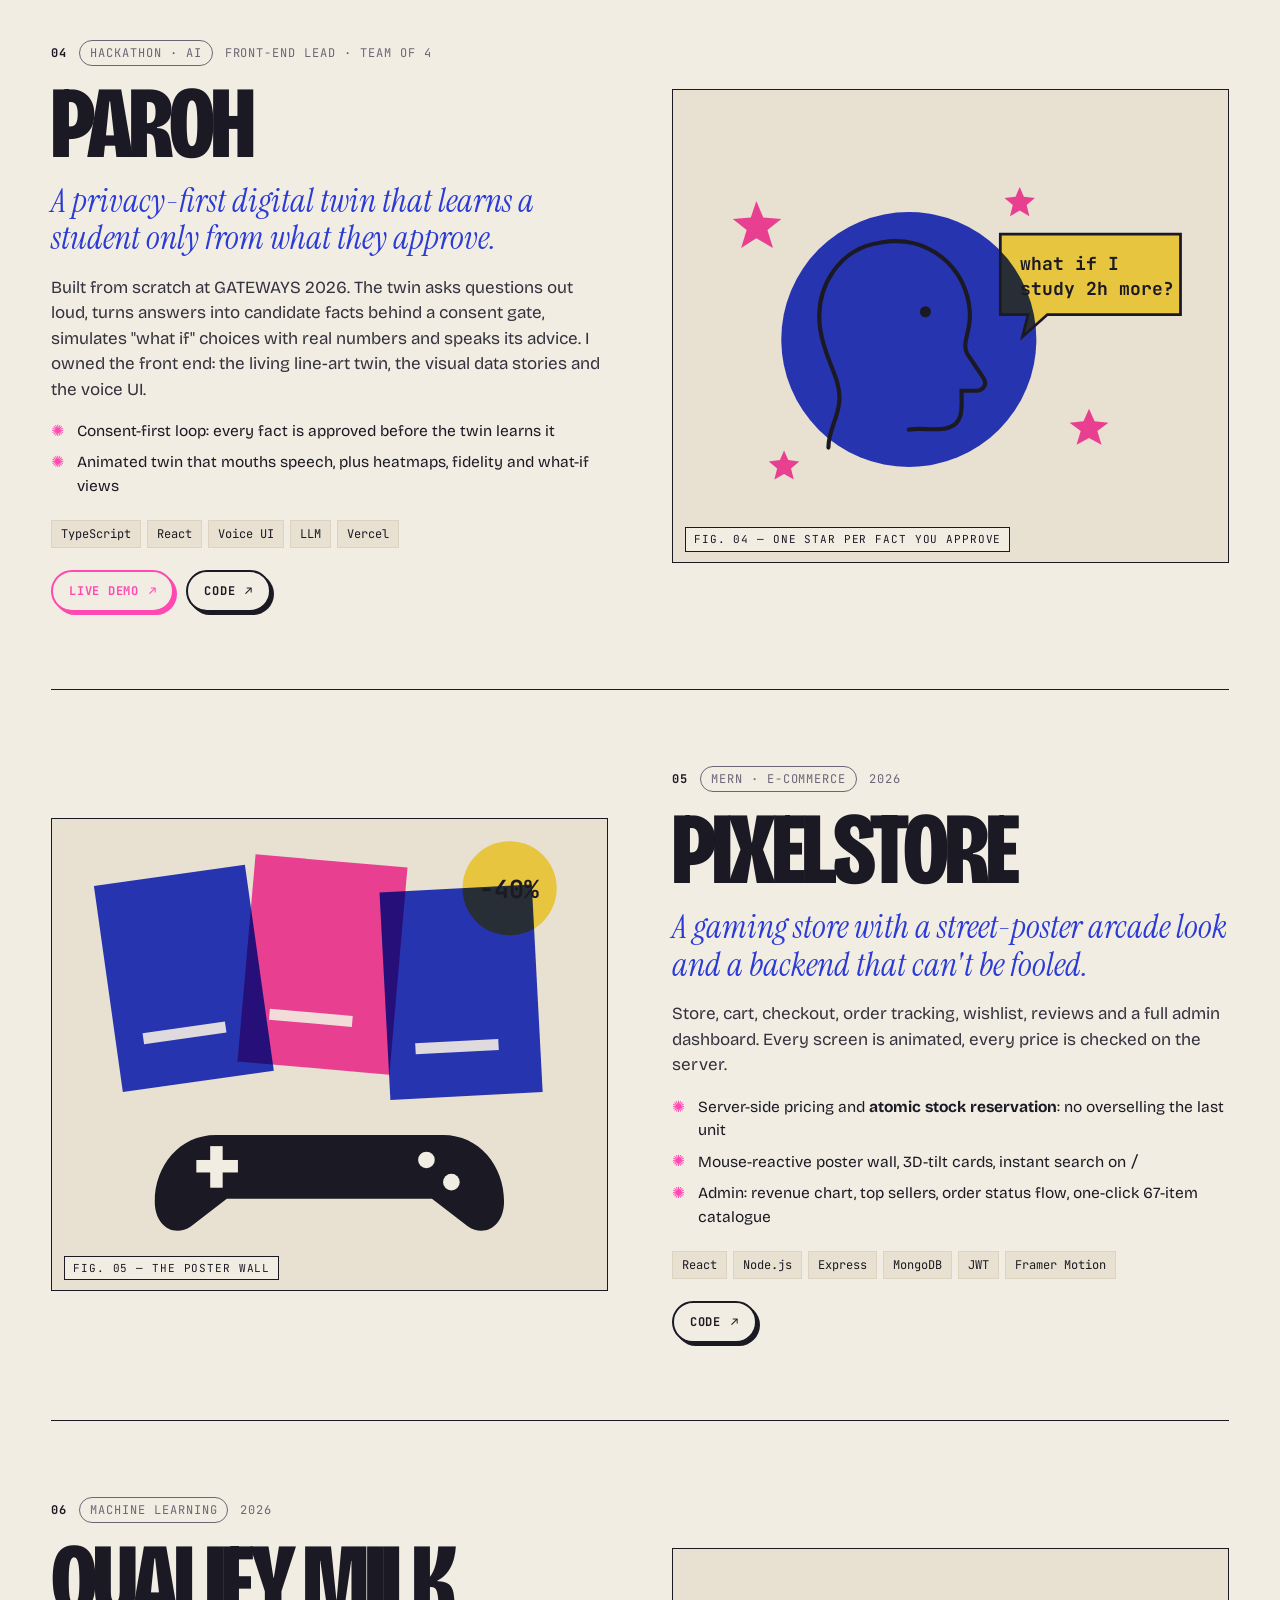
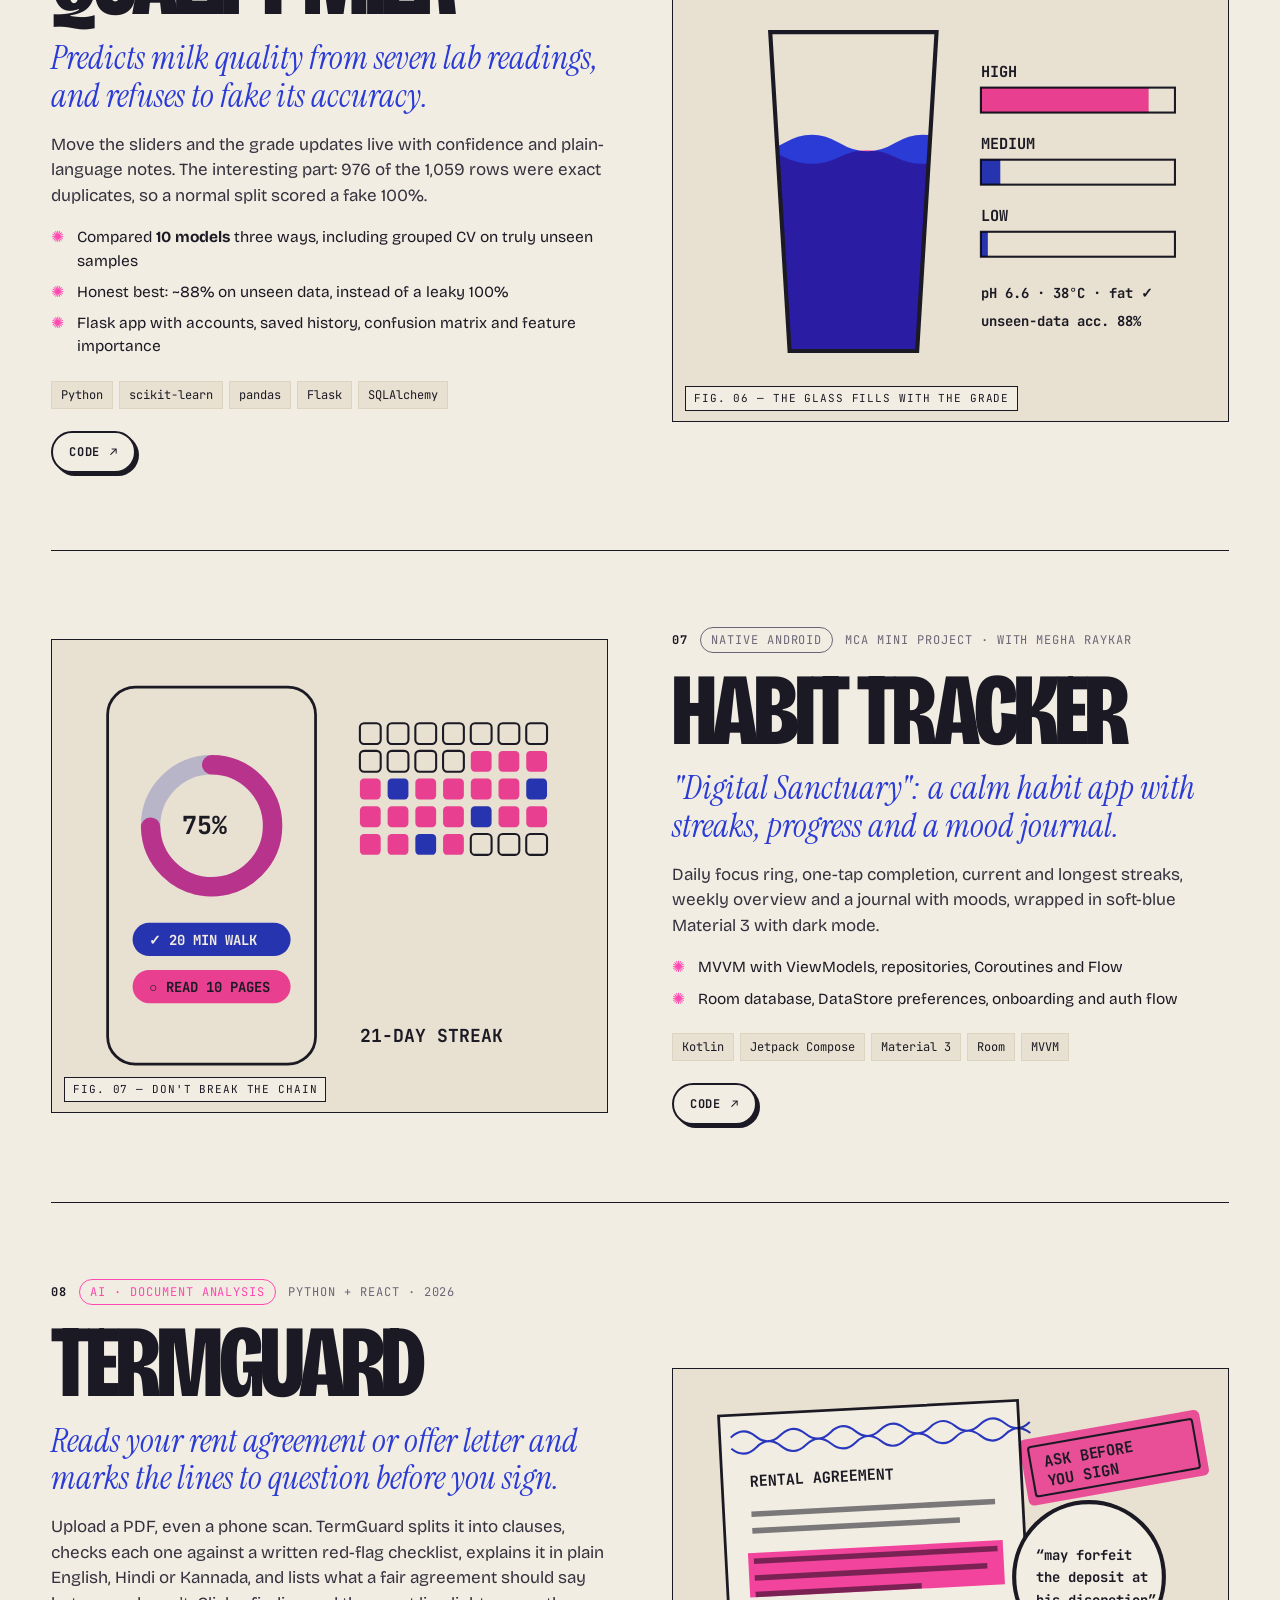
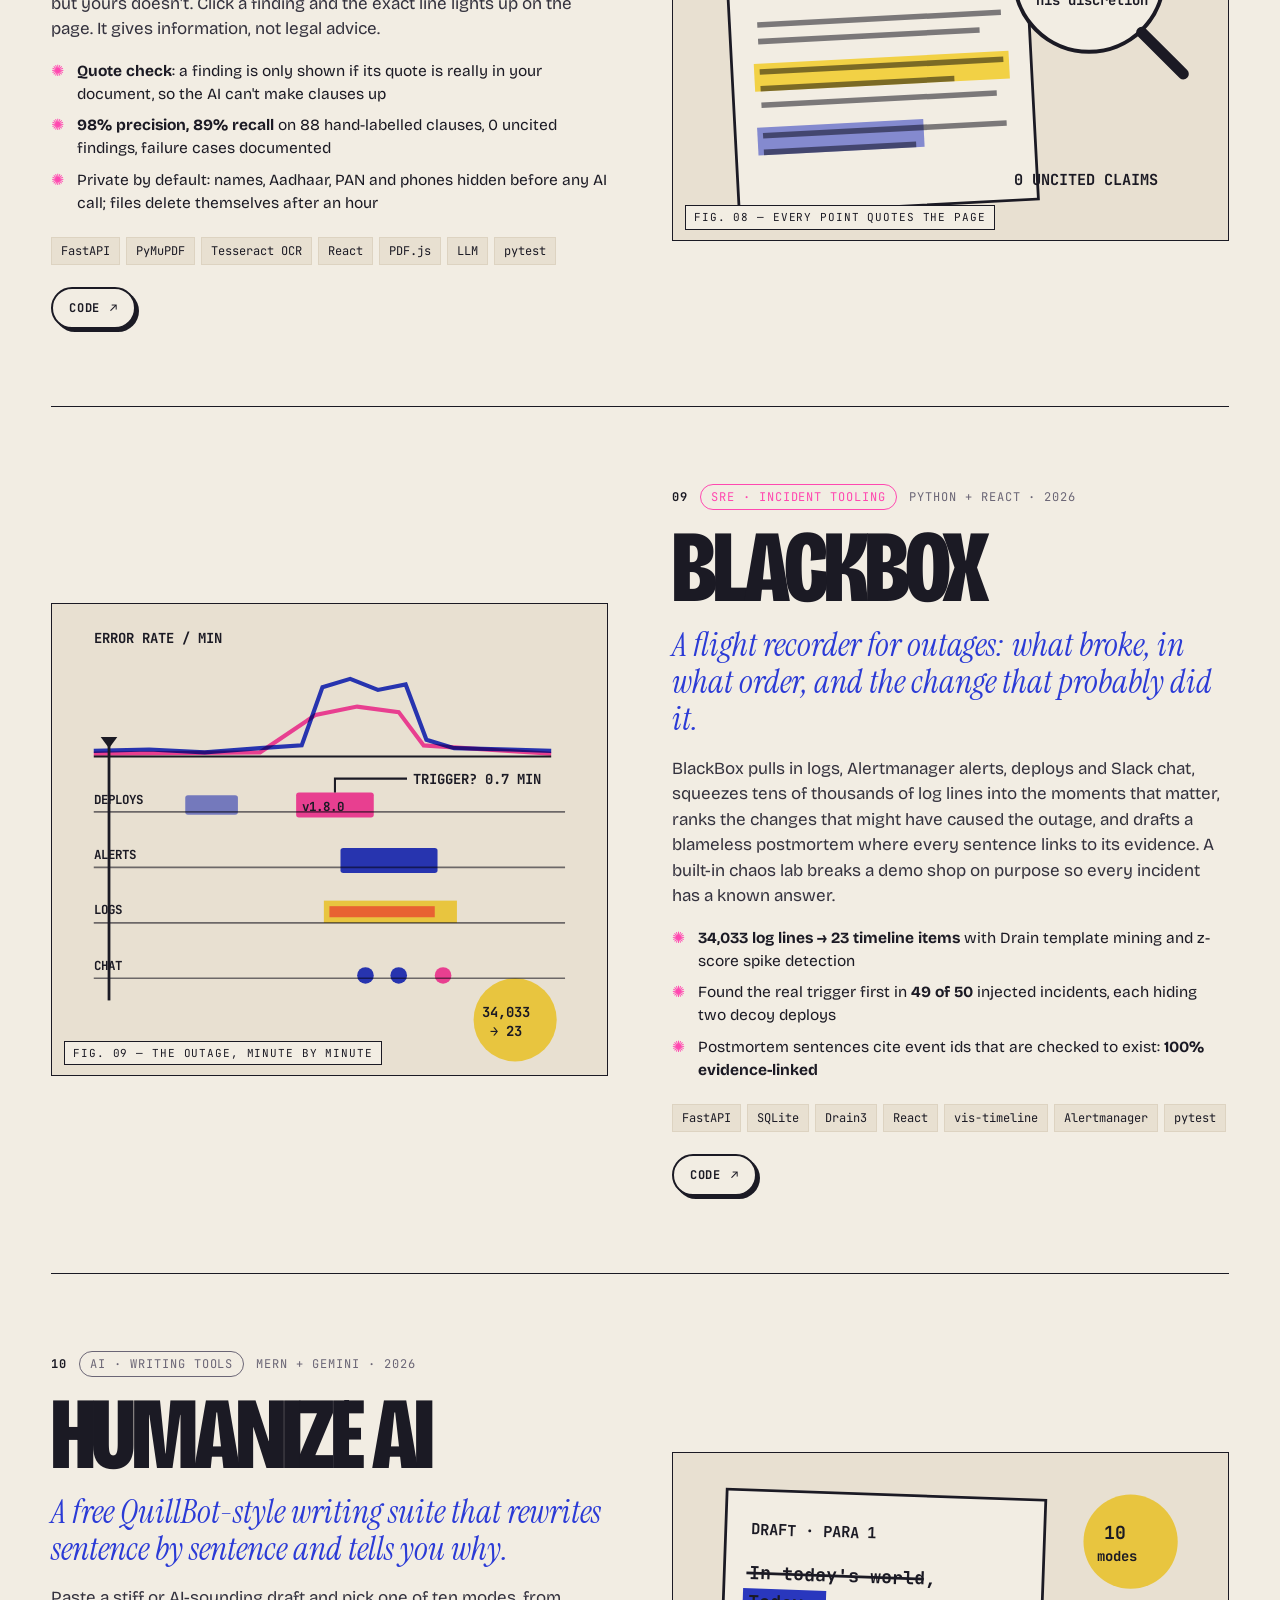
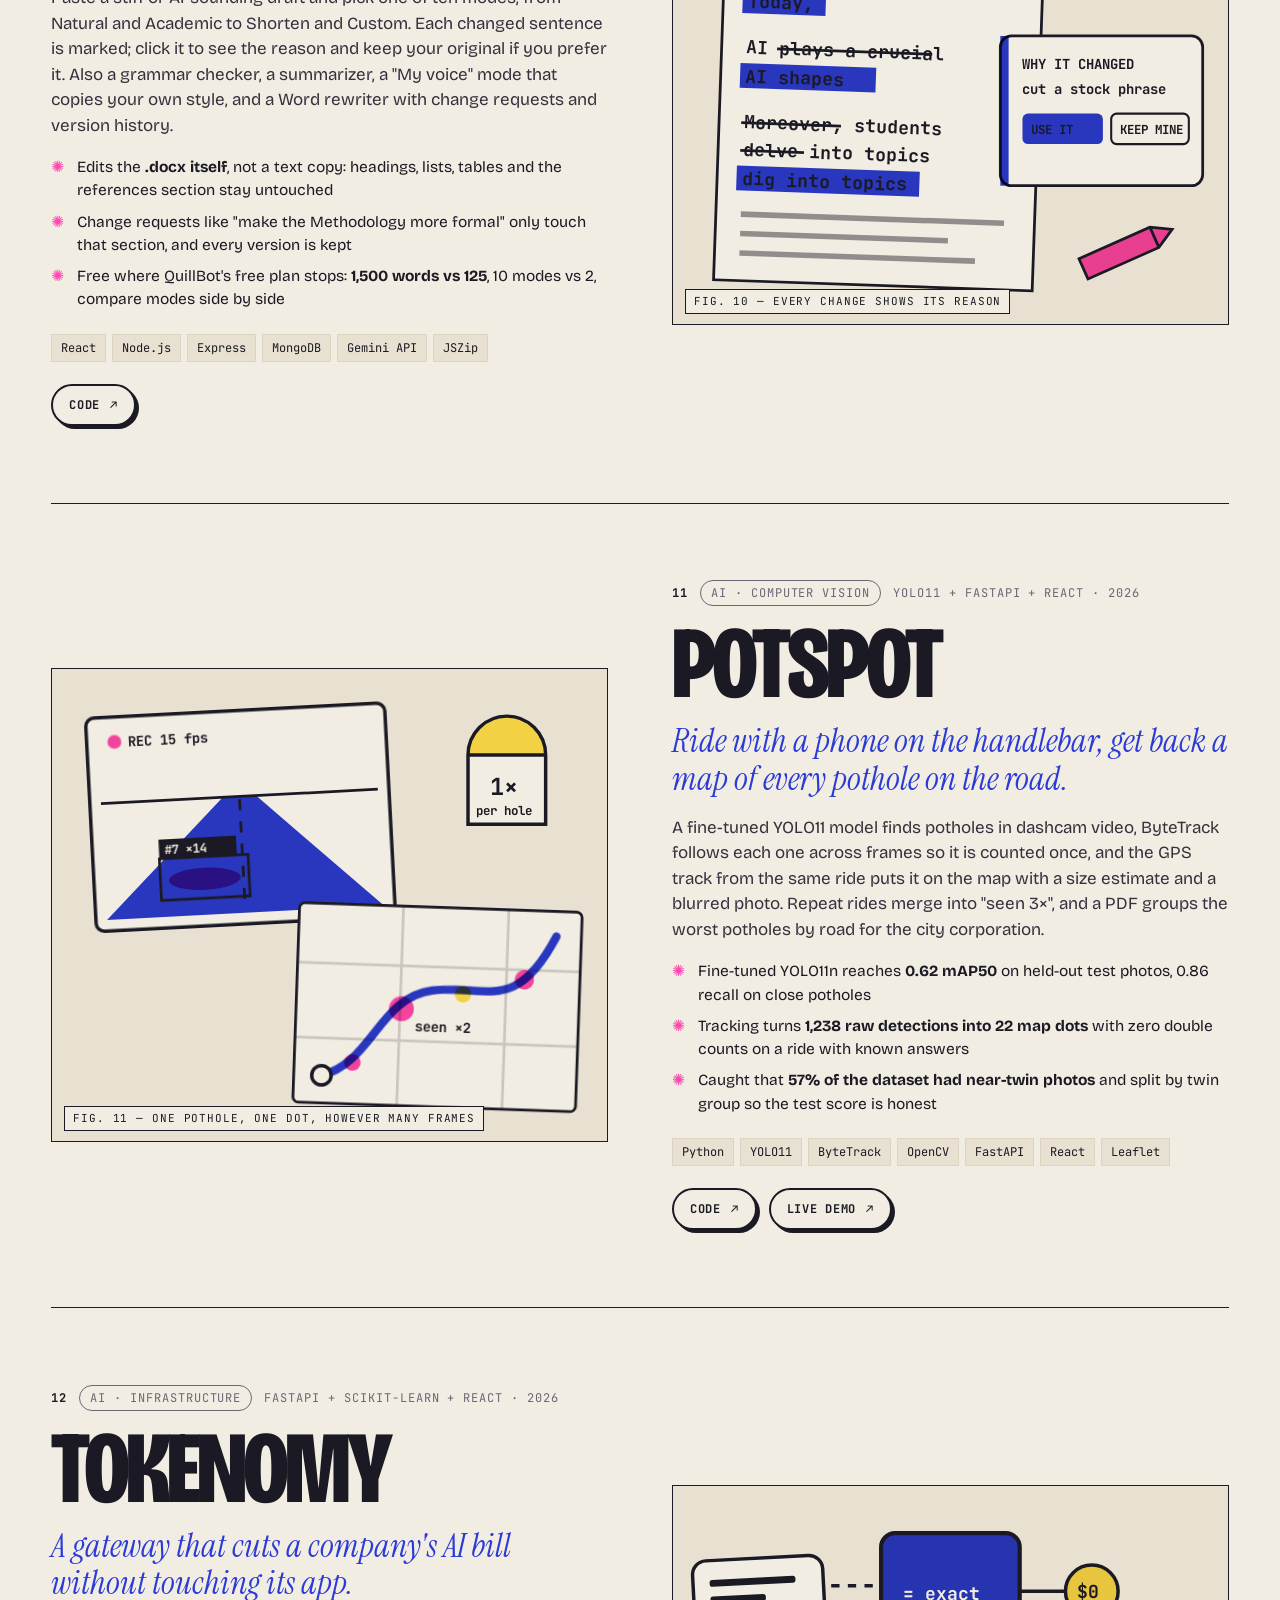
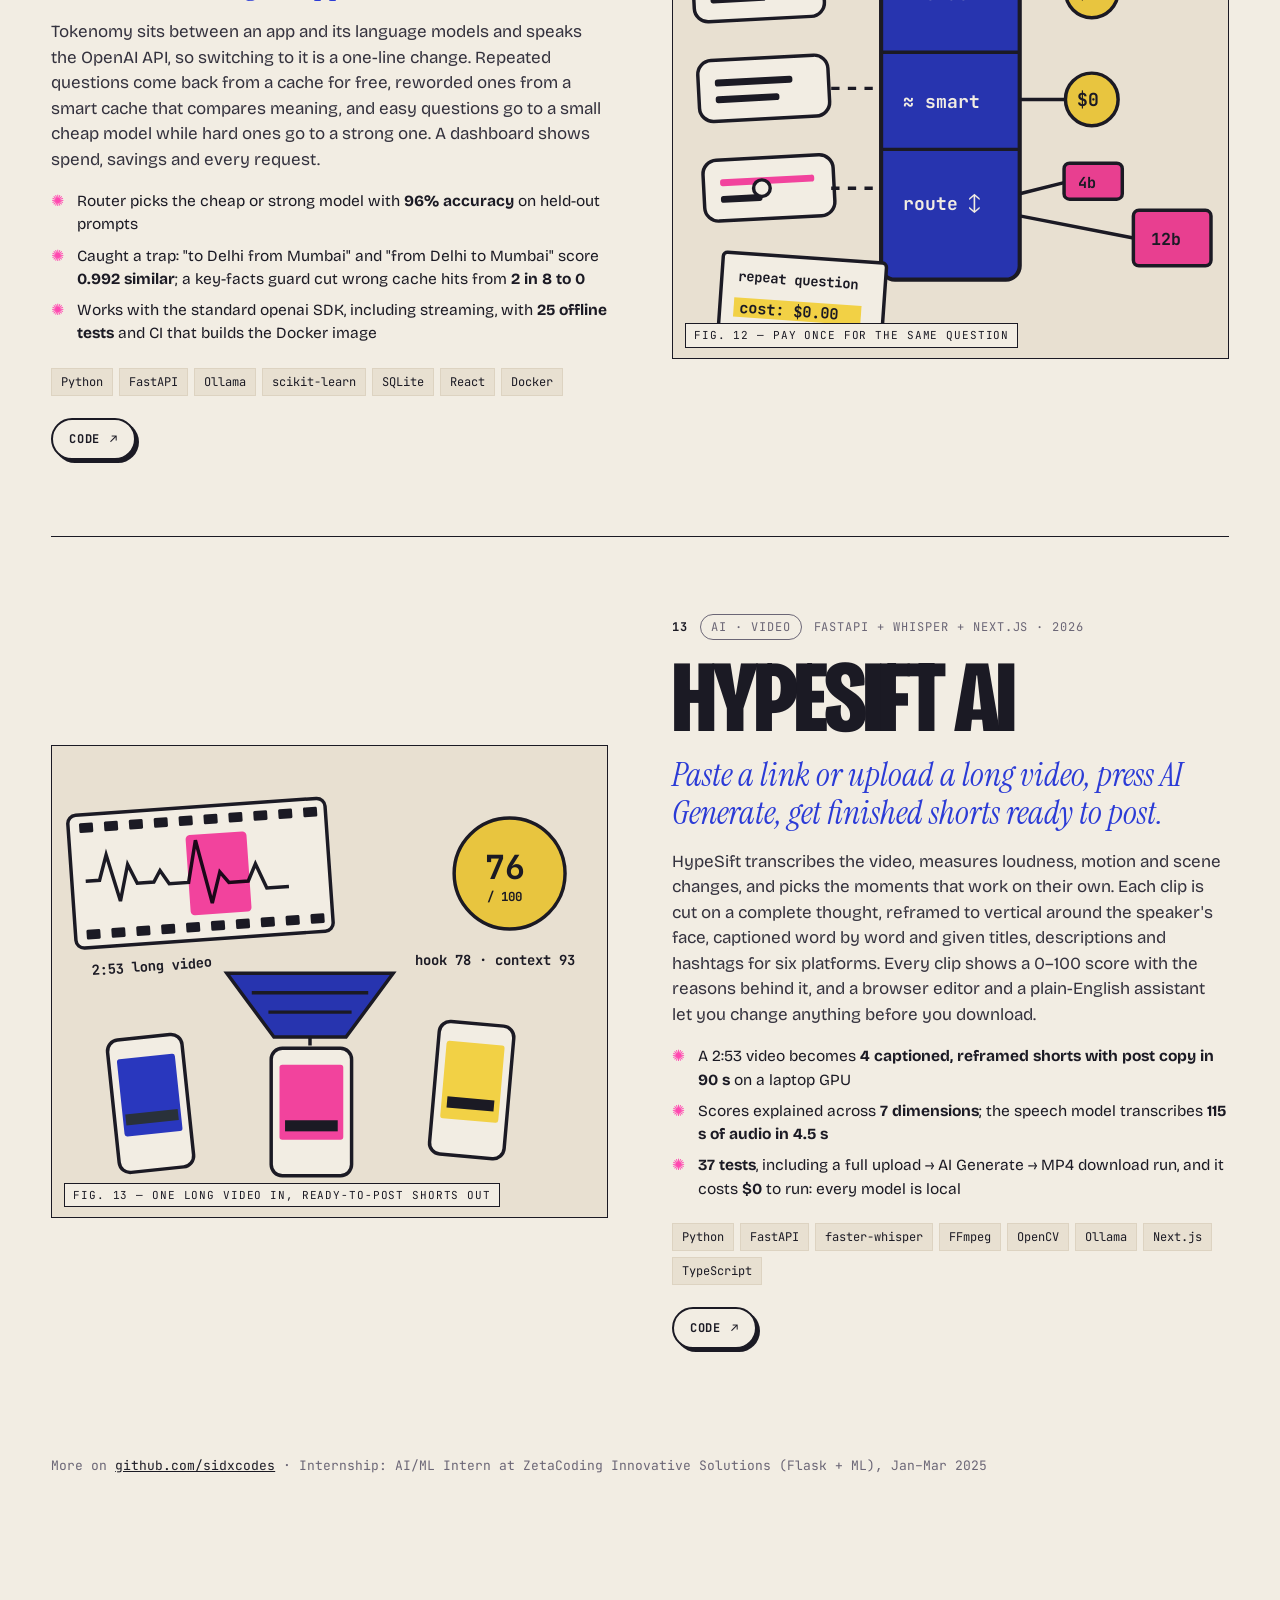
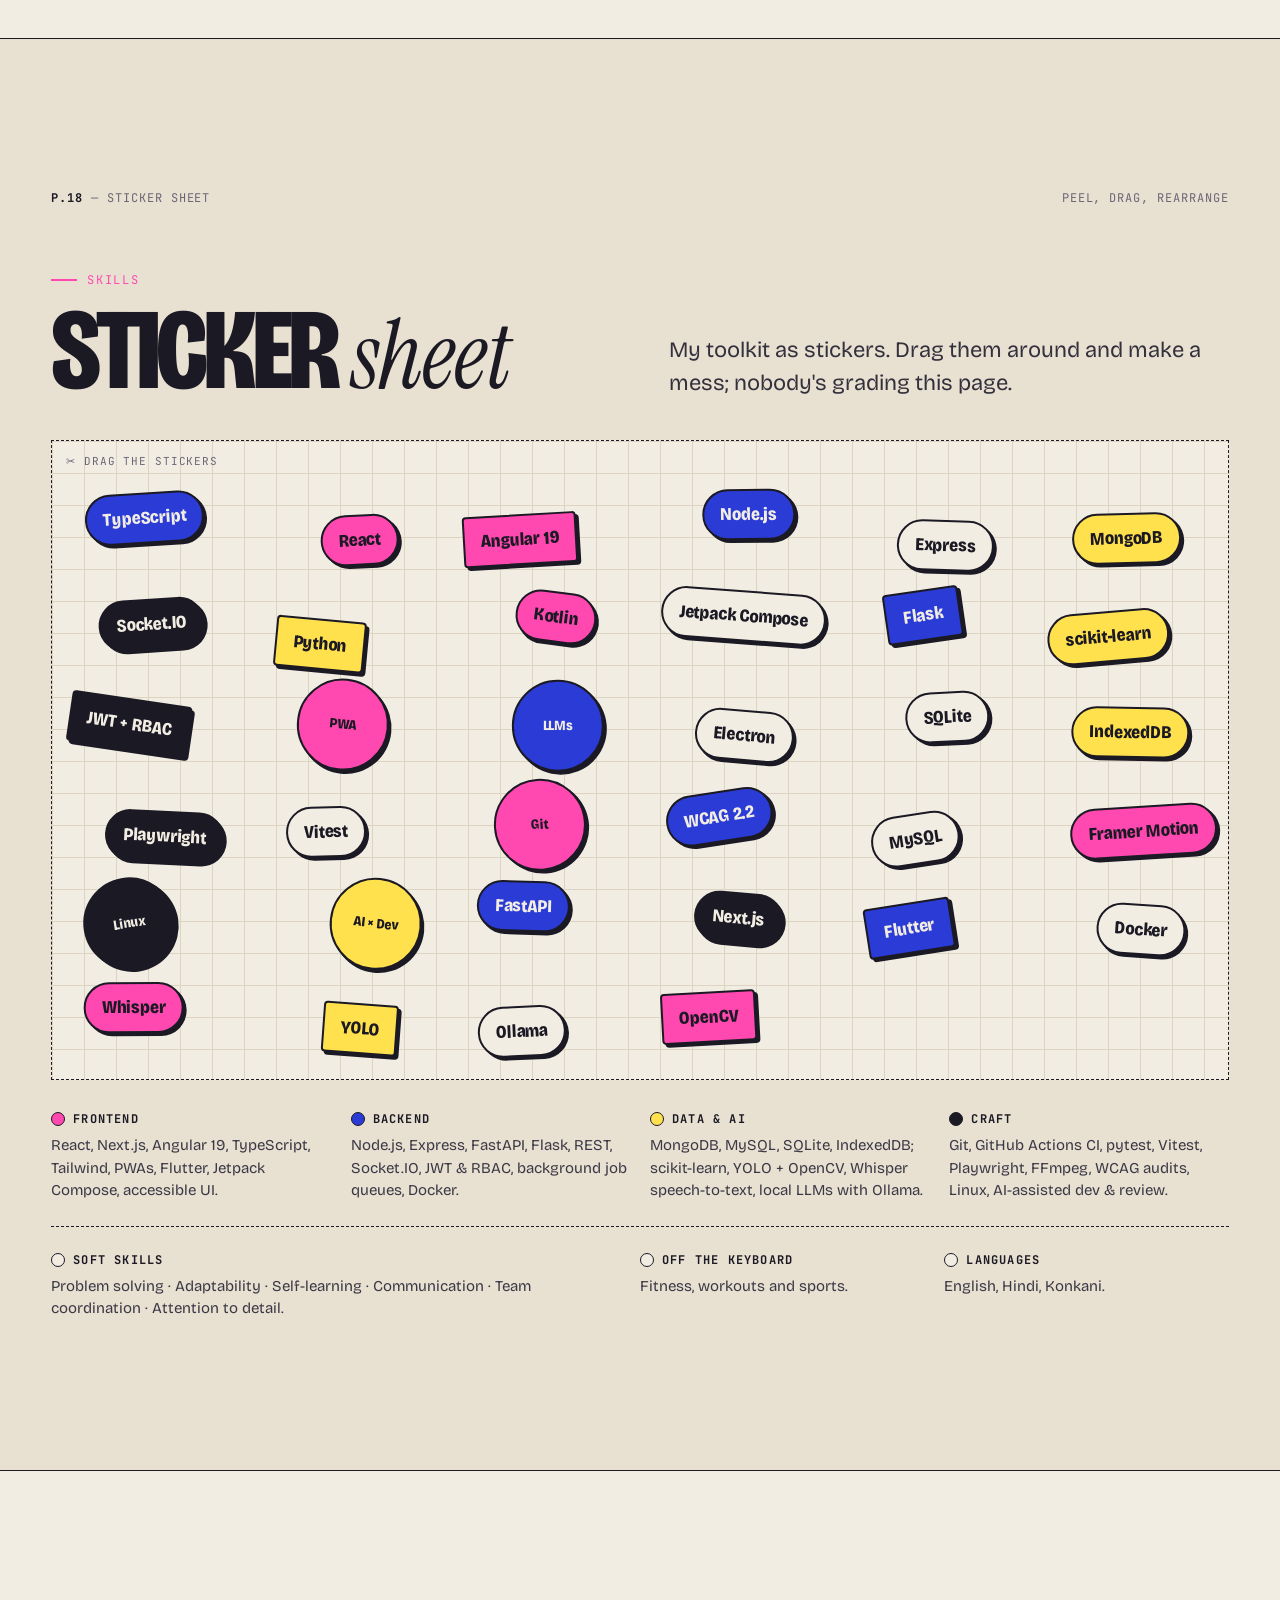
==== commit d1efbf52: "Activity corner gets its own page (play.html); home page keeps a short teaser - Games and toys move " ====
--- a/index.html
+++ b/index.html
@@ -13,7 +13,7 @@
 <link rel="preconnect" href="https://fonts.googleapis.com">
 <link rel="preconnect" href="https://fonts.gstatic.com" crossorigin>
 <link href="https://fonts.googleapis.com/css2?family=Bricolage+Grotesque:opsz,wdth,wght@12..96,75..100,300..800&family=Instrument+Serif:ital@0;1&family=JetBrains+Mono:wght@400;700&display=swap" rel="stylesheet">
-<link rel="stylesheet" href="css/style.css?v=12">
+<link rel="stylesheet" href="css/style.css?v=13">
 </head>
 <body>
 
@@ -33,7 +33,7 @@
   <nav aria-label="Sections">
     <a href="#work">Work</a>
     <a href="#skills" class="opt">Skills</a>
-    <a href="#play">Play</a>
+    <a href="play.html">Play</a>
     <a href="#resume">Resume</a>
     <a href="#contact" class="opt">Contact</a>
   </nav>
@@ -109,7 +109,7 @@
           <li><a href="#pitch"><span class="n">p.04</span><span class="t">The pitch</span><span class="d">why AI × me</span></a></li>
           <li><a href="#work"><span class="n">p.06</span><span class="t">Features</span><span class="d">thirteen things I built</span></a></li>
           <li><a href="#skills"><span class="n">p.18</span><span class="t">Sticker sheet</span><span class="d">skills, peel &amp; stick</span></a></li>
-          <li><a href="#play"><span class="n">p.20</span><span class="t">Back pages</span><span class="d">snake, puzzles &amp; toys</span></a></li>
+          <li><a href="play.html"><span class="n">p.20</span><span class="t">Back pages</span><span class="d">snake, puzzles &amp; toys</span></a></li>
           <li><a href="#resume"><span class="n">p.24</span><span class="t">Take-home copy</span><span class="d">the resume</span></a></li>
           <li><a href="#contact"><span class="n">p.26</span><span class="t">Say hello</span><span class="d">colophon</span></a></li>
         </ol>
@@ -791,10 +791,10 @@
       <span class="sheet-hint">✂ drag the stickers</span>
     </div>
     <div class="skill-legend">
-      <div><h5><i style="background:var(--pink)"></i>Frontend</h5><p>React, Angular 19, TypeScript, PWAs, Framer Motion, Jetpack Compose, accessible UI.</p></div>
-      <div><h5><i style="background:var(--blue)"></i>Backend</h5><p>Node.js, Express, REST, Socket.IO, Flask, JWT &amp; RBAC, Electron, Capacitor.</p></div>
-      <div><h5><i style="background:var(--yellow)"></i>Data &amp; AI</h5><p>MongoDB, MySQL, SQLite, IndexedDB, Room; scikit-learn, pandas, LLM integration.</p></div>
-      <div><h5><i style="background:var(--ink)"></i>Craft</h5><p>Git, CI, Vitest, Playwright, WCAG audits, Linux, AI-assisted dev &amp; review.</p></div>
+      <div><h5><i style="background:var(--pink)"></i>Frontend</h5><p>React, Next.js, Angular 19, TypeScript, Tailwind, PWAs, Flutter, Jetpack Compose, accessible UI.</p></div>
+      <div><h5><i style="background:var(--blue)"></i>Backend</h5><p>Node.js, Express, FastAPI, Flask, REST, Socket.IO, JWT &amp; RBAC, background job queues, Docker.</p></div>
+      <div><h5><i style="background:var(--yellow)"></i>Data &amp; AI</h5><p>MongoDB, MySQL, SQLite, IndexedDB; scikit-learn, YOLO + OpenCV, Whisper speech-to-text, local LLMs with Ollama.</p></div>
+      <div><h5><i style="background:var(--ink)"></i>Craft</h5><p>Git, GitHub Actions CI, pytest, Vitest, Playwright, FFmpeg, WCAG audits, Linux, AI-assisted dev &amp; review.</p></div>
     </div>
     <div class="skill-legend soft-row">
       <div><h5><i style="background:var(--paper)"></i>Soft skills</h5><p>Problem solving · Adaptability · Self-learning · Communication · Team coordination · Attention to detail.</p></div>
@@ -804,168 +804,26 @@
   </div>
 </section>
 
-<!-- ============ PLAYGROUND ============ -->
+<!-- ============ PLAYGROUND (teaser; games live on play.html) ============ -->
 <section class="page" id="play" aria-labelledby="play-h">
   <div class="wrap">
     <div class="folio"><span><b>p.20</b> — Back pages</span><span>Games, toys &amp; activities</span></div>
-    <div class="work-head" style="margin-bottom:0">
+    <div class="play-teaser">
       <div class="rv">
         <span class="kicker ink-blue">Back pages</span>
         <h2 class="h-section" id="play-h">Activity <span class="serif">corner</span></h2>
+        <p class="lede">Every good zine ends with puzzles. Seven little toys, on their own page so this one stays short.</p>
+        <a class="btn solid play-cta" href="play.html">Open the activity corner <span class="arr">→</span></a>
       </div>
-      <p class="lede rv d1">Every good zine ends with puzzles. Talk to my terminal, play snake, solve a puzzle, fix a misprint, print your own poster, or price a project.</p>
-    </div>
-
-    <div class="play-grid">
-      <!-- console -->
-      <div class="card c-console rv">
-        <span class="num-tab">Activity 01</span>
-        <h4>Talk to the terminal</h4>
-        <p class="sub">Type <span class="mono">say("hi")</span> and press enter. Try <span class="mono">help</span> for everything else.</p>
-        <div class="term">
-          <div class="term-bar"><i></i><i></i><i></i><span>sid@zine — zsh — 80×24</span></div>
-          <div class="term-out" id="termOut" aria-live="polite"></div>
-          <form class="term-in" id="termForm" autocomplete="off">
-            <label for="termIn">$</label>
-            <input id="termIn" type="text" spellcheck="false" autocapitalize="off" placeholder='say("hi")' aria-label="Terminal command">
-          </form>
-        </div>
-        <div class="chips" id="termChips">
-          <button type="button">say("hi")</button><button type="button">whoami</button><button type="button">projects</button>
-          <button type="button">hire()</button><button type="button">coffee</button><button type="button">joke</button><button type="button">sudo hire siddharth</button>
-        </div>
-      </div>
-
-      <!-- register game -->
-      <div class="card c-register rv d1">
-        <span class="num-tab">Activity 02</span>
-        <h4>Fix the misprint</h4>
-        <p class="sub">The pink plate slipped. Drag it (or use arrow keys) until it lines up with the blue, then pull the print.</p>
-        <div class="reg-stage" id="regStage" tabindex="0" aria-label="Misregistration game. Use arrow keys to move the pink layer.">
-          <div class="reg-layer l1" aria-hidden="true"><svg viewBox="0 0 100 100" id="regSvg1"></svg></div>
-          <div class="reg-layer l2" id="regPink" aria-hidden="true"><svg viewBox="0 0 100 100" id="regSvg2"></svg></div>
-          <div class="reg-verdict" id="regVerdict"></div>
-        </div>
-        <div class="reg-ui">
-          <span class="score" id="regScore">Round 1/3 · score 0</span>
-          <button class="btn blue" type="button" id="regPull" style="padding:10px 14px;font-size:12px">Pull print</button>
-        </div>
-      </div>
-
-      <!-- poster maker -->
-      <div class="card c-poster rv">
-        <span class="num-tab">Activity 03 · creative</span>
-        <h4>Print your own poster</h4>
-        <p class="sub">A tiny risograph in your browser. Type a word, choose your inks, shake the layout, and take it home as a PNG.</p>
-        <div class="poster-wrap">
-          <canvas id="poster" width="600" height="800" aria-label="Your generated riso poster"></canvas>
-          <div>
-            <div class="field"><label for="posterWord">Your word</label><input id="posterWord" type="text" maxlength="14" value="HELLO"></div>
-            <div class="field"><span class="lbl">Inks</span>
-              <div class="swatches" id="inks">
-                <button type="button" aria-pressed="true" aria-label="Pink and blue" data-a="#ff48b0" data-b="#2b3bd6"><span style="background:#ff48b0"></span><span style="background:#2b3bd6"></span></button>
-                <button type="button" aria-pressed="false" aria-label="Yellow and blue" data-a="#ffe14d" data-b="#2b3bd6"><span style="background:#ffe14d"></span><span style="background:#2b3bd6"></span></button>
-                <button type="button" aria-pressed="false" aria-label="Orange and teal" data-a="#ff6c2f" data-b="#00838a"><span style="background:#ff6c2f"></span><span style="background:#00838a"></span></button>
-                <button type="button" aria-pressed="false" aria-label="Green and pink" data-a="#00a95c" data-b="#ff48b0"><span style="background:#00a95c"></span><span style="background:#ff48b0"></span></button>
-              </div>
-            </div>
-            <div class="field"><label for="posterMis">Misregistration</label><input id="posterMis" type="range" min="0" max="30" value="8"></div>
-            <div class="poster-btns">
-              <button class="btn pink" type="button" id="posterShake">Shake layout ✺</button>
-              <button class="btn solid" type="button" id="posterSave">Download PNG ↓</button>
-            </div>
-          </div>
-        </div>
-      </div>
-
-      <!-- estimator -->
-      <div class="card c-estimate rv d1">
-        <span class="num-tab">Activity 04</span>
-        <h4>Price-a-project</h4>
-        <p class="sub">Pick the modules your business needs. See the effort the classic way vs. how I build with AI.</p>
-        <div class="mods" id="mods">
-          <label><input type="checkbox" value="3" checked><span>Login &amp; roles</span></label>
-          <label><input type="checkbox" value="4" checked><span>Admin dashboard</span></label>
-          <label><input type="checkbox" value="4"><span>Real-time chat</span></label>
-          <label><input type="checkbox" value="3"><span>Reports &amp; charts</span></label>
-          <label><input type="checkbox" value="5"><span>Payments</span></label>
-          <label><input type="checkbox" value="4"><span>AI insights</span></label>
-          <label><input type="checkbox" value="6"><span>Mobile app</span></label>
-          <label><input type="checkbox" value="3"><span>Offline mode</span></label>
-        </div>
-        <div class="bars">
-          <div class="bar-row"><div class="lbl"><span>Classic build</span><span id="tradW">0 wks</span></div><div class="bar trad"><i id="tradBar"></i></div></div>
-          <div class="bar-row"><div class="lbl"><span>Sid × AI</span><span id="aiW">0 wks</span></div><div class="bar ai"><i id="aiBar"></i></div></div>
-        </div>
-        <p class="saving" id="saving">You save <b>0 weeks</b></p>
-        <p class="fine">* playful, illustrative estimate of one developer's effort, not a quote.</p>
-      </div>
-
-      <!-- snake -->
-      <div class="card c-snake rv">
-        <span class="num-tab">Activity 05 · game</span>
-        <h4>Ink Snake</h4>
-        <p class="sub">Eat the fruit, grow the snake, collect my stack. Arrow keys / WASD, swipe, or the pad. Don't bite yourself.</p>
-        <div class="snake-wrap">
-          <div class="snake-stage" id="snakeStage" tabindex="0" aria-label="Snake game. Press Enter or Space to start, arrow keys to steer.">
-            <canvas id="snake" width="400" height="400"></canvas>
-            <div class="game-over" id="snakeOverlay">
-              <div class="go-card">
-                <b id="snakeTitle">Ink Snake</b>
-                <span id="snakeMsg">Each fruit is a skill. How many can you collect?</span>
-                <button class="btn pink" type="button" id="snakeStart">Start ▸</button>
-              </div>
-            </div>
-          </div>
-          <div class="snake-side">
-            <div class="scorebox"><span>Score</span><b id="snakeScore">0</b></div>
-            <div class="scorebox"><span>Best</span><b id="snakeBest">0</b></div>
-            <div class="ate"><span>Collected</span><p id="snakeAte">nothing yet…</p></div>
-            <div class="dpad" aria-label="Direction pad">
-              <button type="button" data-d="up" aria-label="Up">▲</button>
-              <button type="button" data-d="left" aria-label="Left">◀</button>
-              <button type="button" data-d="pause" aria-label="Pause or start">❚❚</button>
-              <button type="button" data-d="right" aria-label="Right">▶</button>
-              <button type="button" data-d="down" aria-label="Down">▼</button>
-            </div>
-          </div>
-        </div>
-      </div>
-
-      <!-- sliding puzzle -->
-      <div class="card c-slide rv d1">
-        <span class="num-tab">Activity 06 · puzzle</span>
-        <h4>Slide the print</h4>
-        <p class="sub">The poster got cut up at the press. Slide the tiles back into place. Hold <b>Peek</b> to see the original.</p>
-        <div class="slide-board" id="slideBoard" tabindex="0" aria-label="Sliding puzzle. Click a tile next to the gap, or use arrow keys."></div>
-        <div class="reg-ui">
-          <span class="score" id="slideInfo">Moves 0 · 0:00</span>
-          <span style="display:flex;gap:8px;flex-wrap:wrap">
-            <button class="btn" type="button" id="slidePeek" style="padding:10px 14px;font-size:12px">Peek 👁</button>
-            <button class="btn blue" type="button" id="slideShuffle" style="padding:10px 14px;font-size:12px">Shuffle</button>
-          </span>
-        </div>
-        <div class="seg" id="slideSize" role="group" aria-label="Puzzle size">
-          <button type="button" data-n="3" aria-pressed="true">3×3 easy</button>
-          <button type="button" data-n="4" aria-pressed="false">4×4 hard</button>
-        </div>
-      </div>
-
-      <!-- memory -->
-      <div class="card c-memory rv">
-        <span class="num-tab">Activity 07 · puzzle</span>
-        <div class="mem-head">
-          <div>
-            <h4>Ink pairs</h4>
-            <p class="sub" style="margin-bottom:0">Flip two cards, match the stack. Fewer moves = better memory (and better hire).</p>
-          </div>
-          <div class="mem-stats">
-            <span class="score" id="memInfo">Moves 0 · Pairs 0/8</span>
-            <button class="btn pink" type="button" id="memReset" style="padding:10px 14px;font-size:12px">New game</button>
-          </div>
-        </div>
-        <div class="mem-grid" id="memGrid"></div>
-      </div>
+      <ol class="play-list rv d1" aria-label="What's in the activity corner">
+        <li><a href="play.html#act-terminal"><b>01</b> Talk to the terminal</a></li>
+        <li><a href="play.html#act-misprint"><b>02</b> Fix the misprint</a></li>
+        <li><a href="play.html#act-poster"><b>03</b> Print your own poster</a></li>
+        <li><a href="play.html#act-price"><b>04</b> Price-a-project</a></li>
+        <li><a href="play.html#act-snake"><b>05</b> Ink Snake</a></li>
+        <li><a href="play.html#act-slide"><b>06</b> Slide the print</a></li>
+        <li><a href="play.html#act-pairs"><b>07</b> Ink pairs</a></li>
+      </ol>
     </div>
   </div>
 </section>
@@ -1035,8 +893,6 @@
 </section>
 </main>
 
-<script src="js/main.js?v=12"></script>
-<script src="js/play.js?v=12"></script>
-<script src="js/games.js?v=12"></script>
+<script src="js/main.js?v=13"></script>
 </body>
 </html>
--- a/css/style.css
+++ b/css/style.css
@@ -27,7 +27,7 @@
 }
 
 *, *::before, *::after { box-sizing: border-box; }
-html { scroll-behavior: smooth; -webkit-text-size-adjust: 100%; }
+html { scroll-behavior: smooth; -webkit-text-size-adjust: 100%; overflow-x: clip; }
 body {
   margin: 0;
   background: var(--paper);
@@ -822,3 +822,22 @@
   .snake-side .ate { grid-column: 1 / -1; min-height: 0; }
   .snake-side .dpad { grid-column: 1 / -1; width: 180px; justify-self: center; }
 }
+
+/* ---------- activity corner: teaser on the home page + its own page ---------- */
+.play-teaser { display: grid; grid-template-columns: 1.1fr .9fr; gap: clamp(28px, 5vw, 72px); align-items: center; }
+.play-teaser .lede { margin-top: 14px; }
+.play-cta { margin-top: 26px; }
+.play-list { list-style: none; margin: 0; padding: 0; border-top: 1.5px solid var(--ink); }
+.play-list li { border-bottom: 1.5px solid var(--ink); }
+.play-list a {
+  display: flex; align-items: baseline; gap: 16px; padding: 13px 4px; color: var(--ink); text-decoration: none;
+  font-weight: 700; font-size: clamp(17px, 1.6vw, 21px); transition: padding .25s var(--ease), color .2s;
+}
+.play-list a b { font-family: var(--f-mono); font-size: 12px; font-weight: 700; color: var(--pink); letter-spacing: .08em; }
+.play-list a:hover, .play-list a:focus-visible { padding-left: 14px; color: var(--blue); }
+.play-main { padding-top: 72px; }
+.play-back { padding-top: 22px; }
+.play-main .card[id] { scroll-margin-top: 96px; }
+.play-foot { padding-block: 40px 30px; }
+@media (max-width: 860px) { .play-teaser { grid-template-columns: 1fr; } }
+.play-main #play { border-top: 0; padding-top: clamp(30px, 4vw, 52px); }
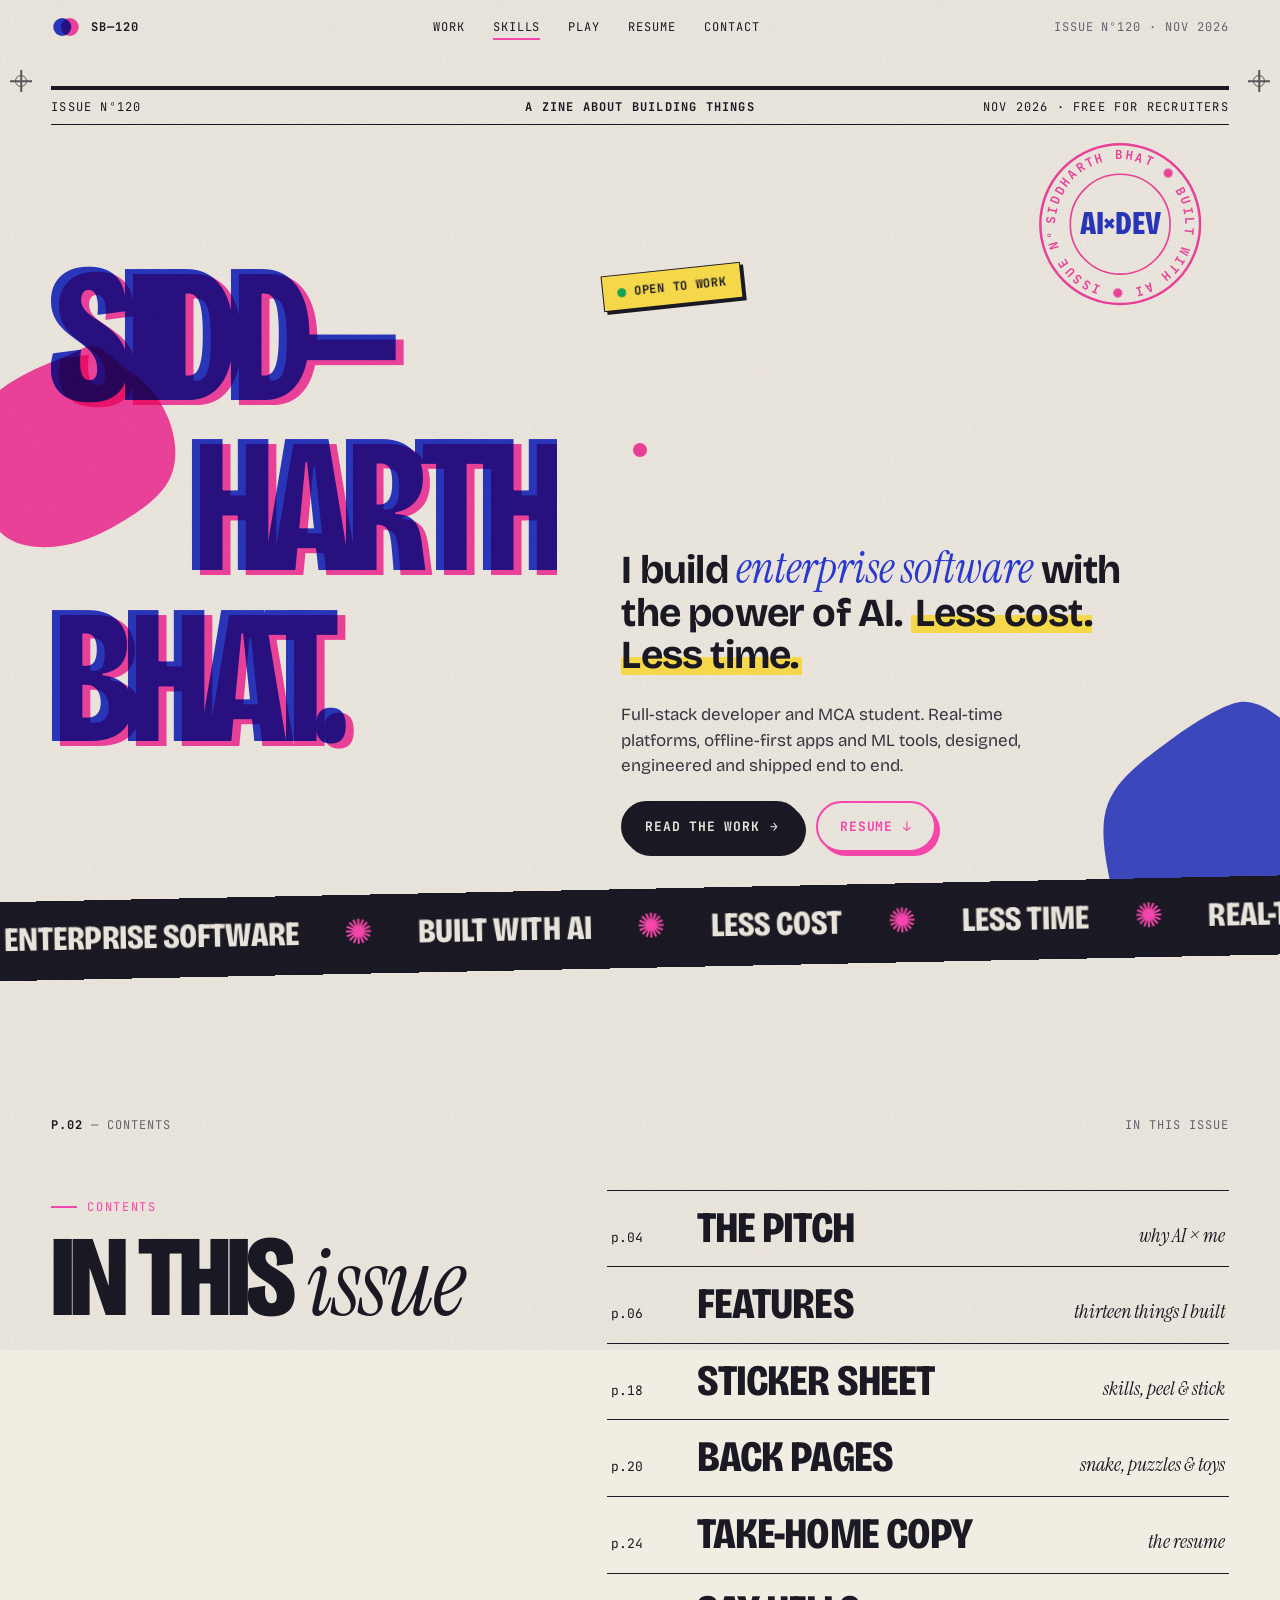
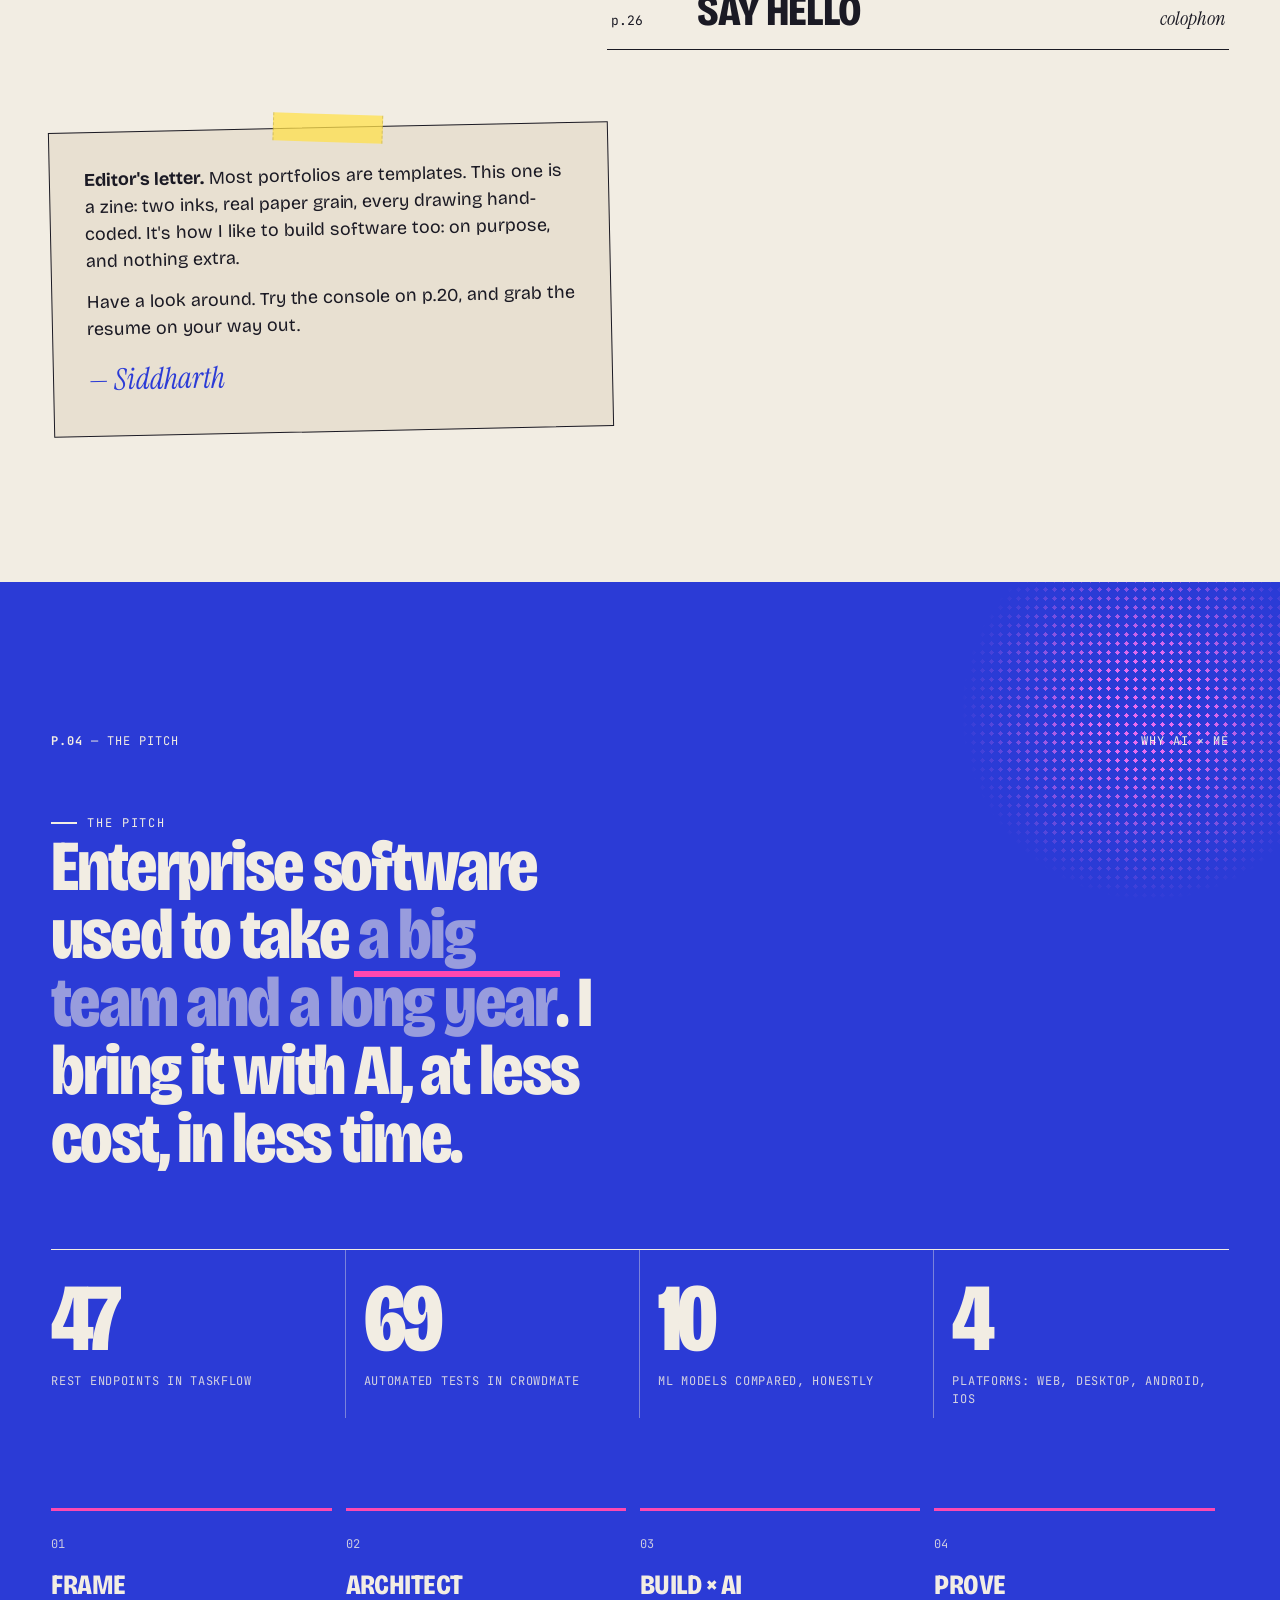
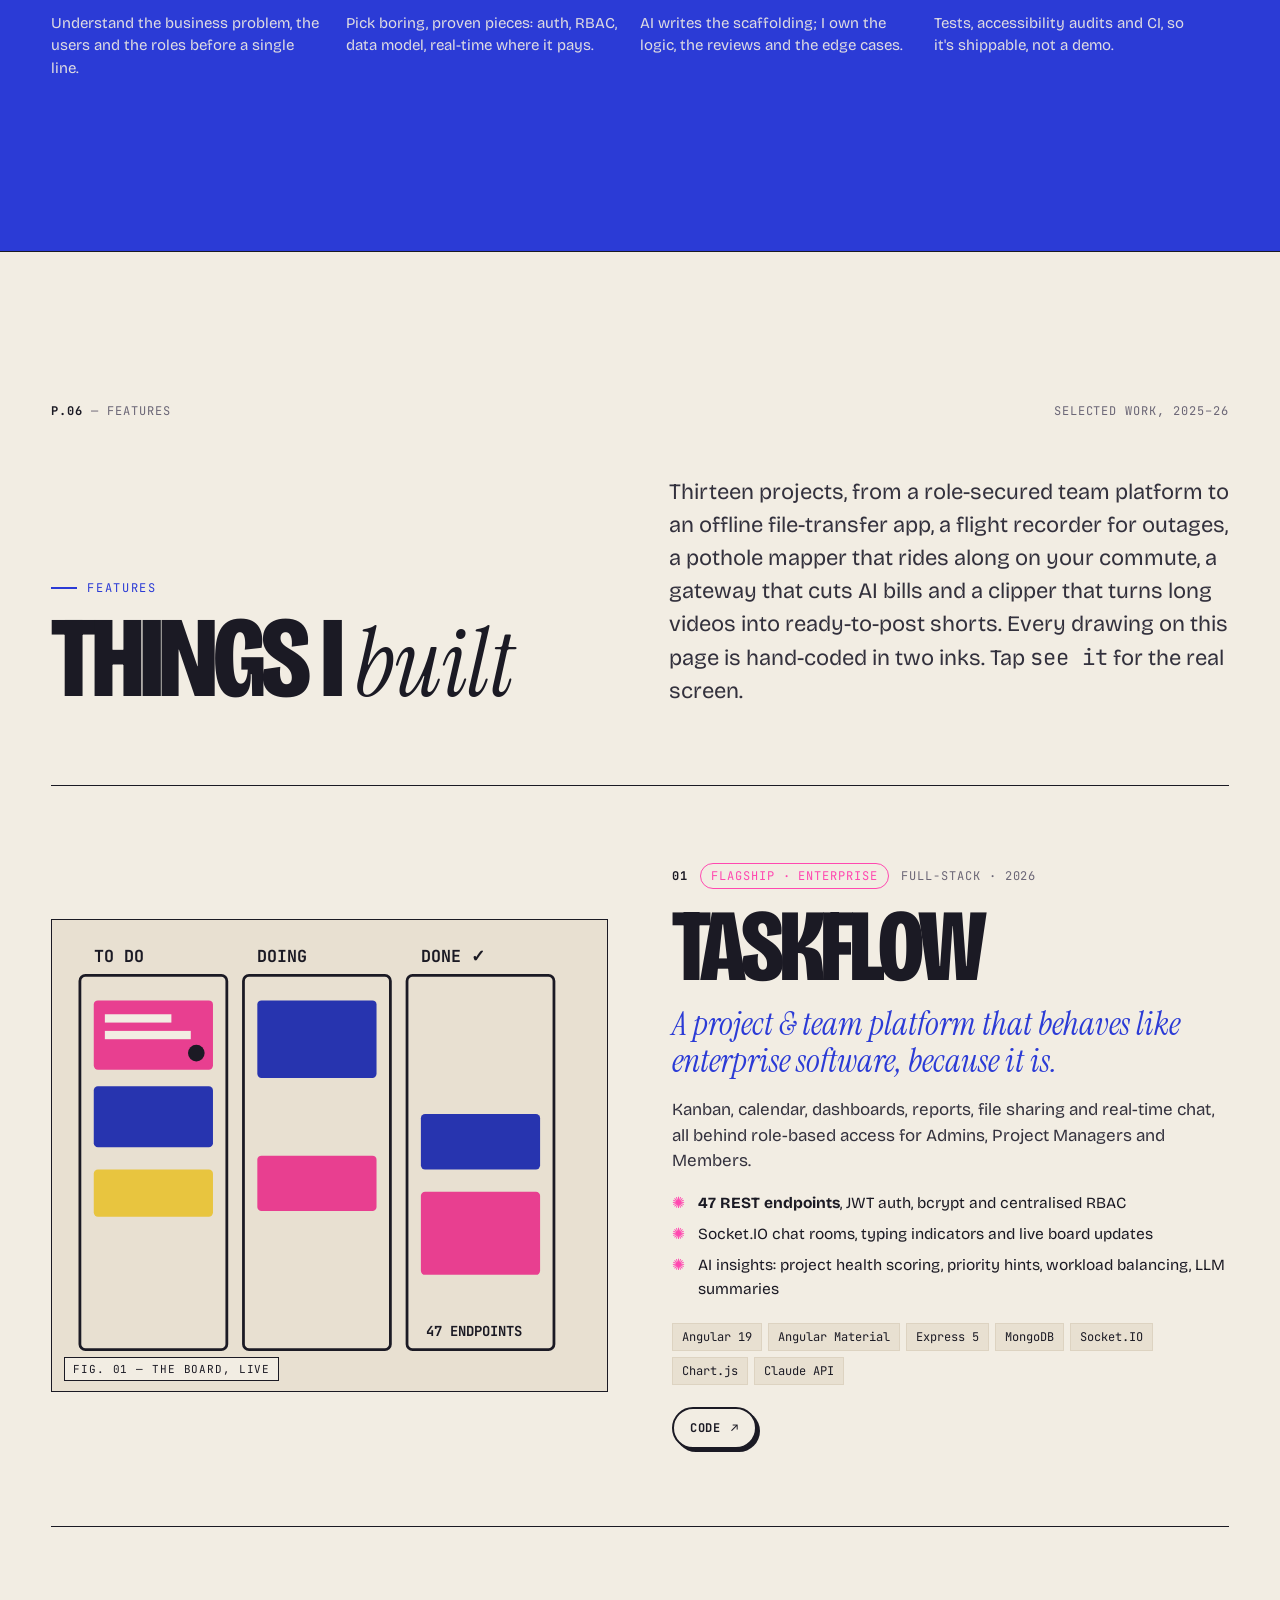
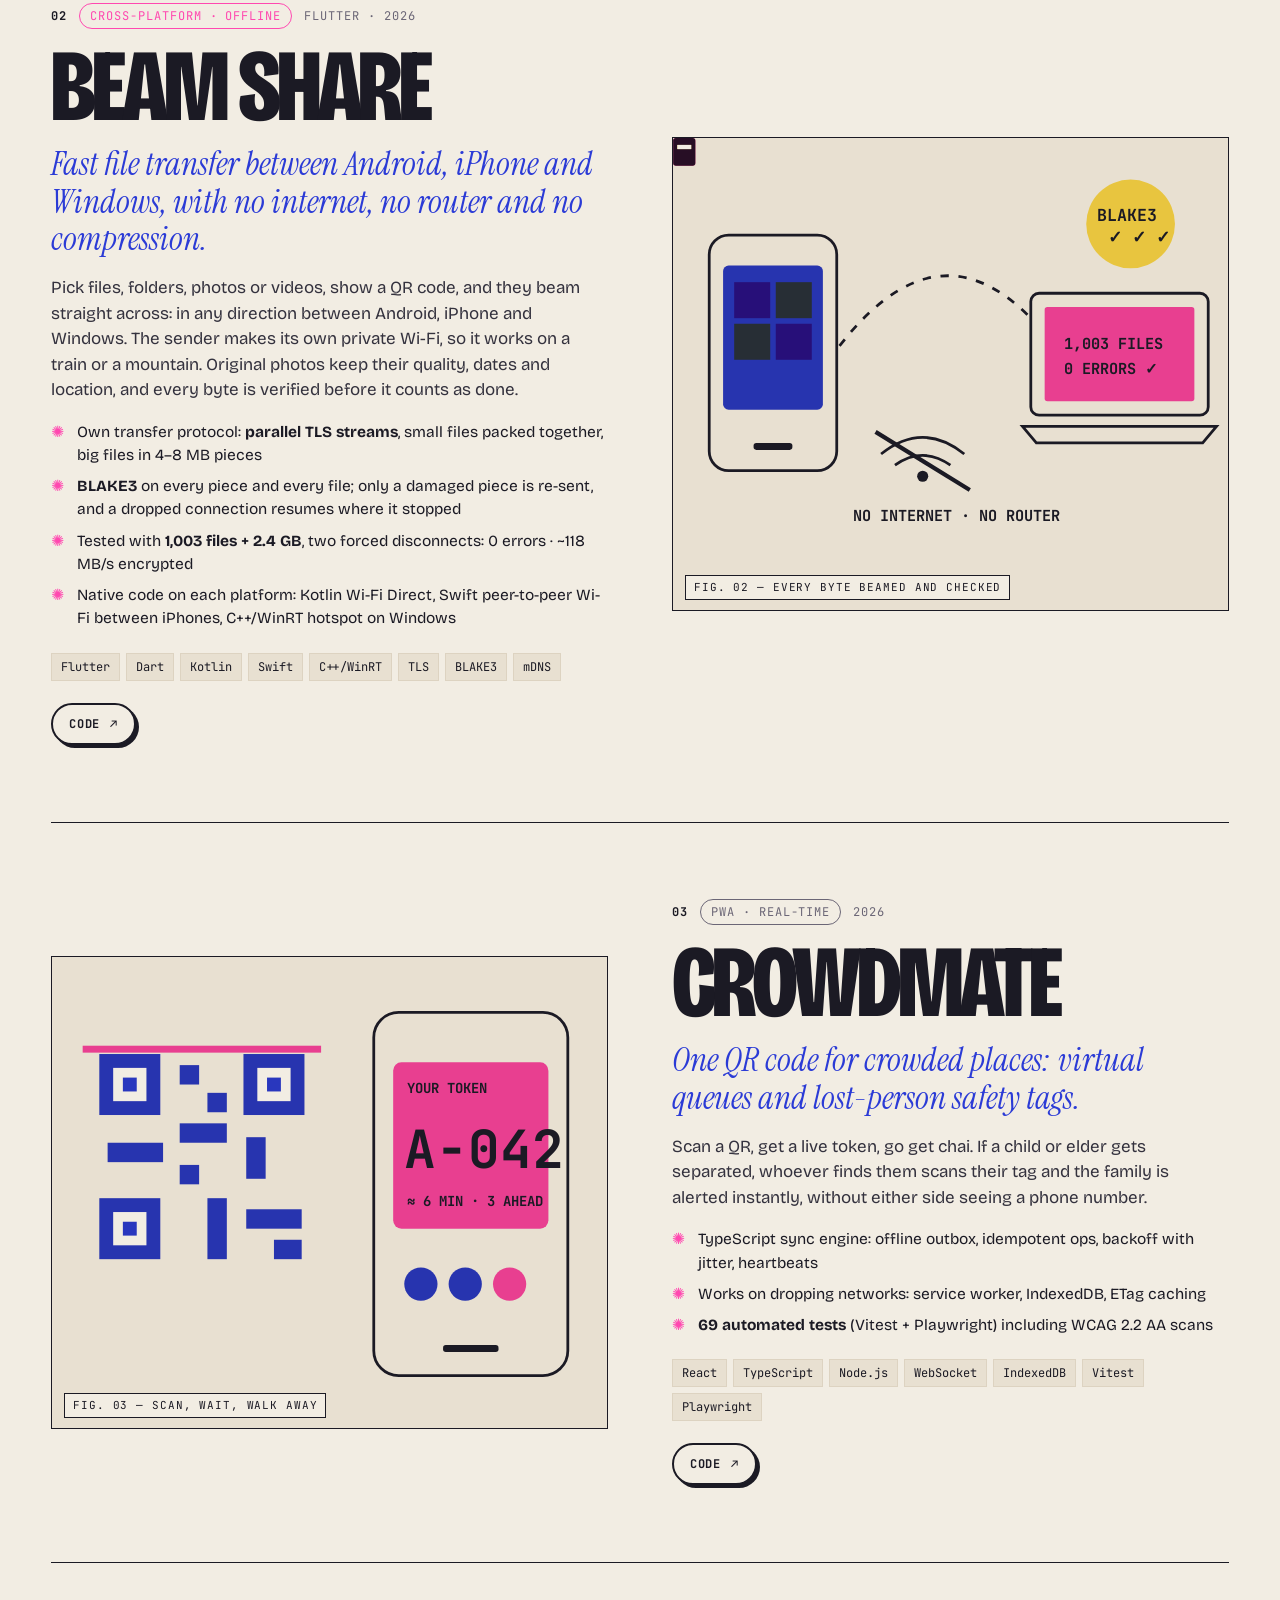
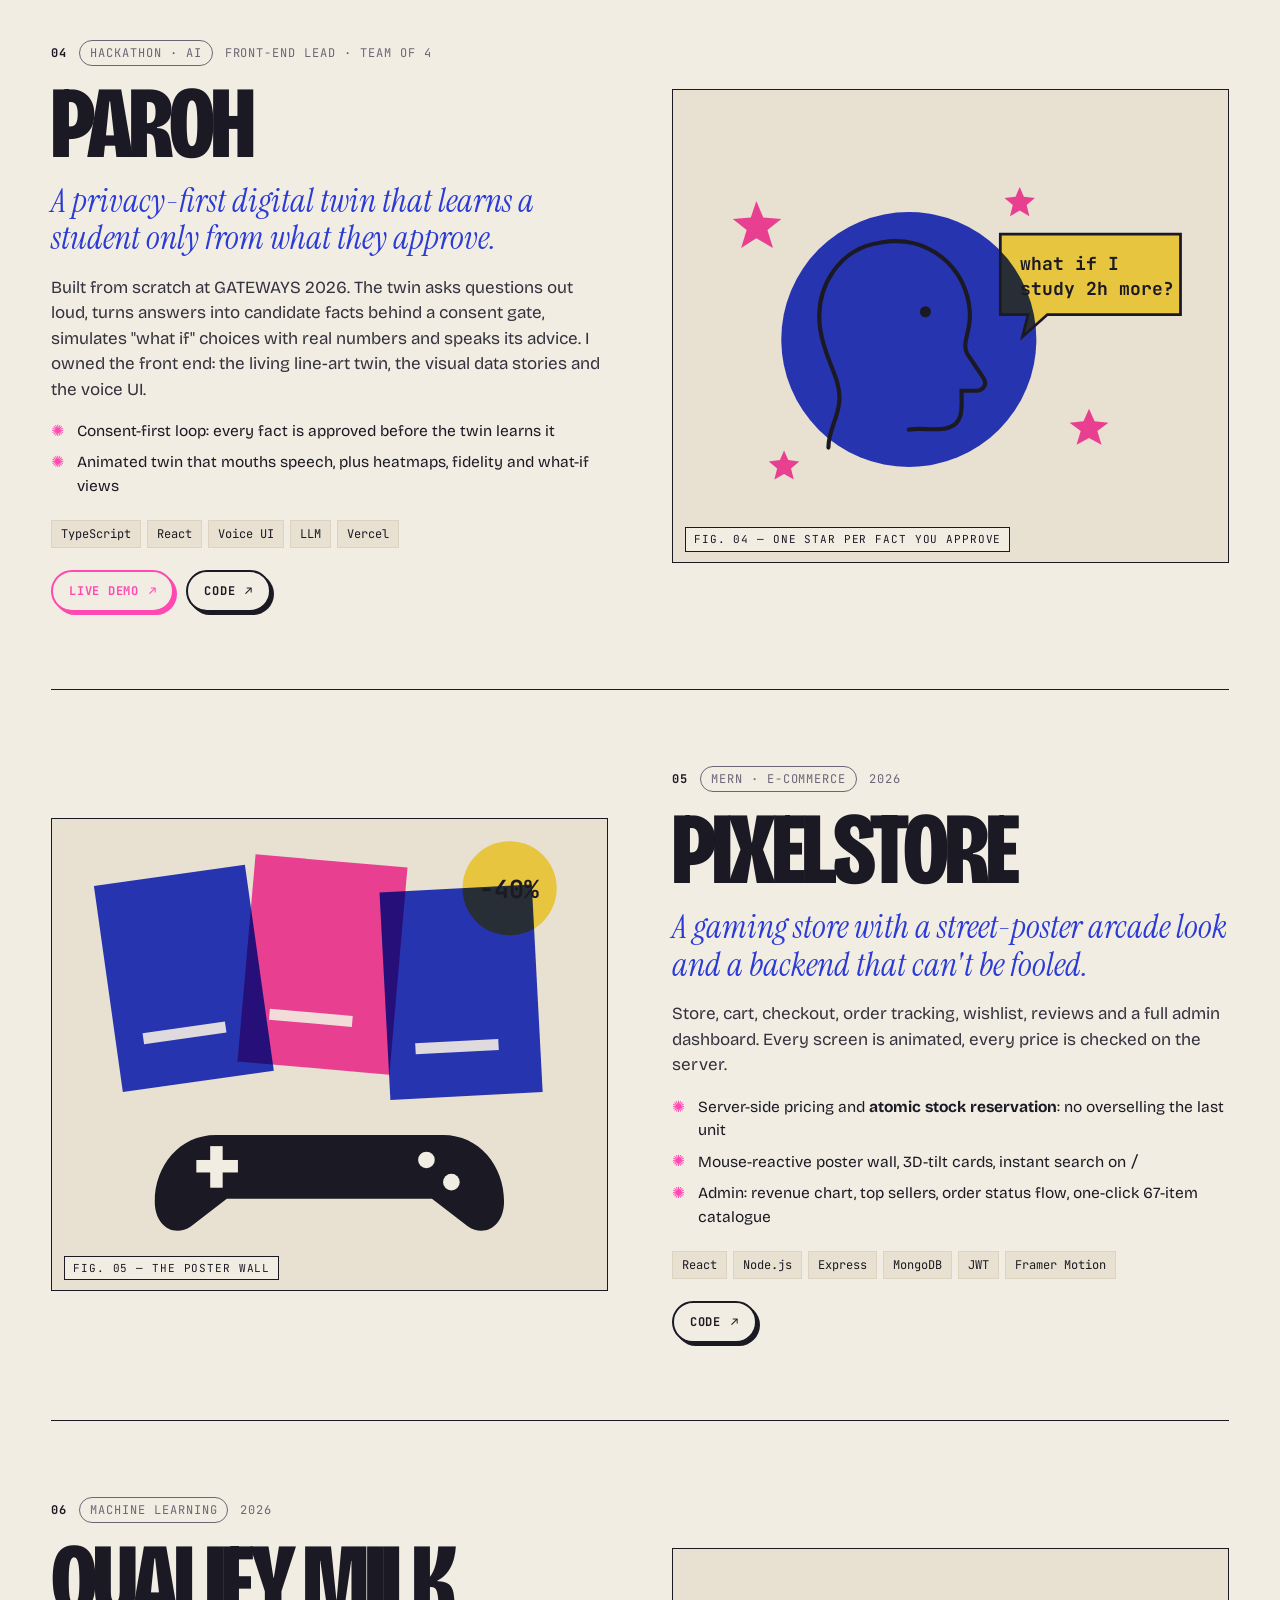
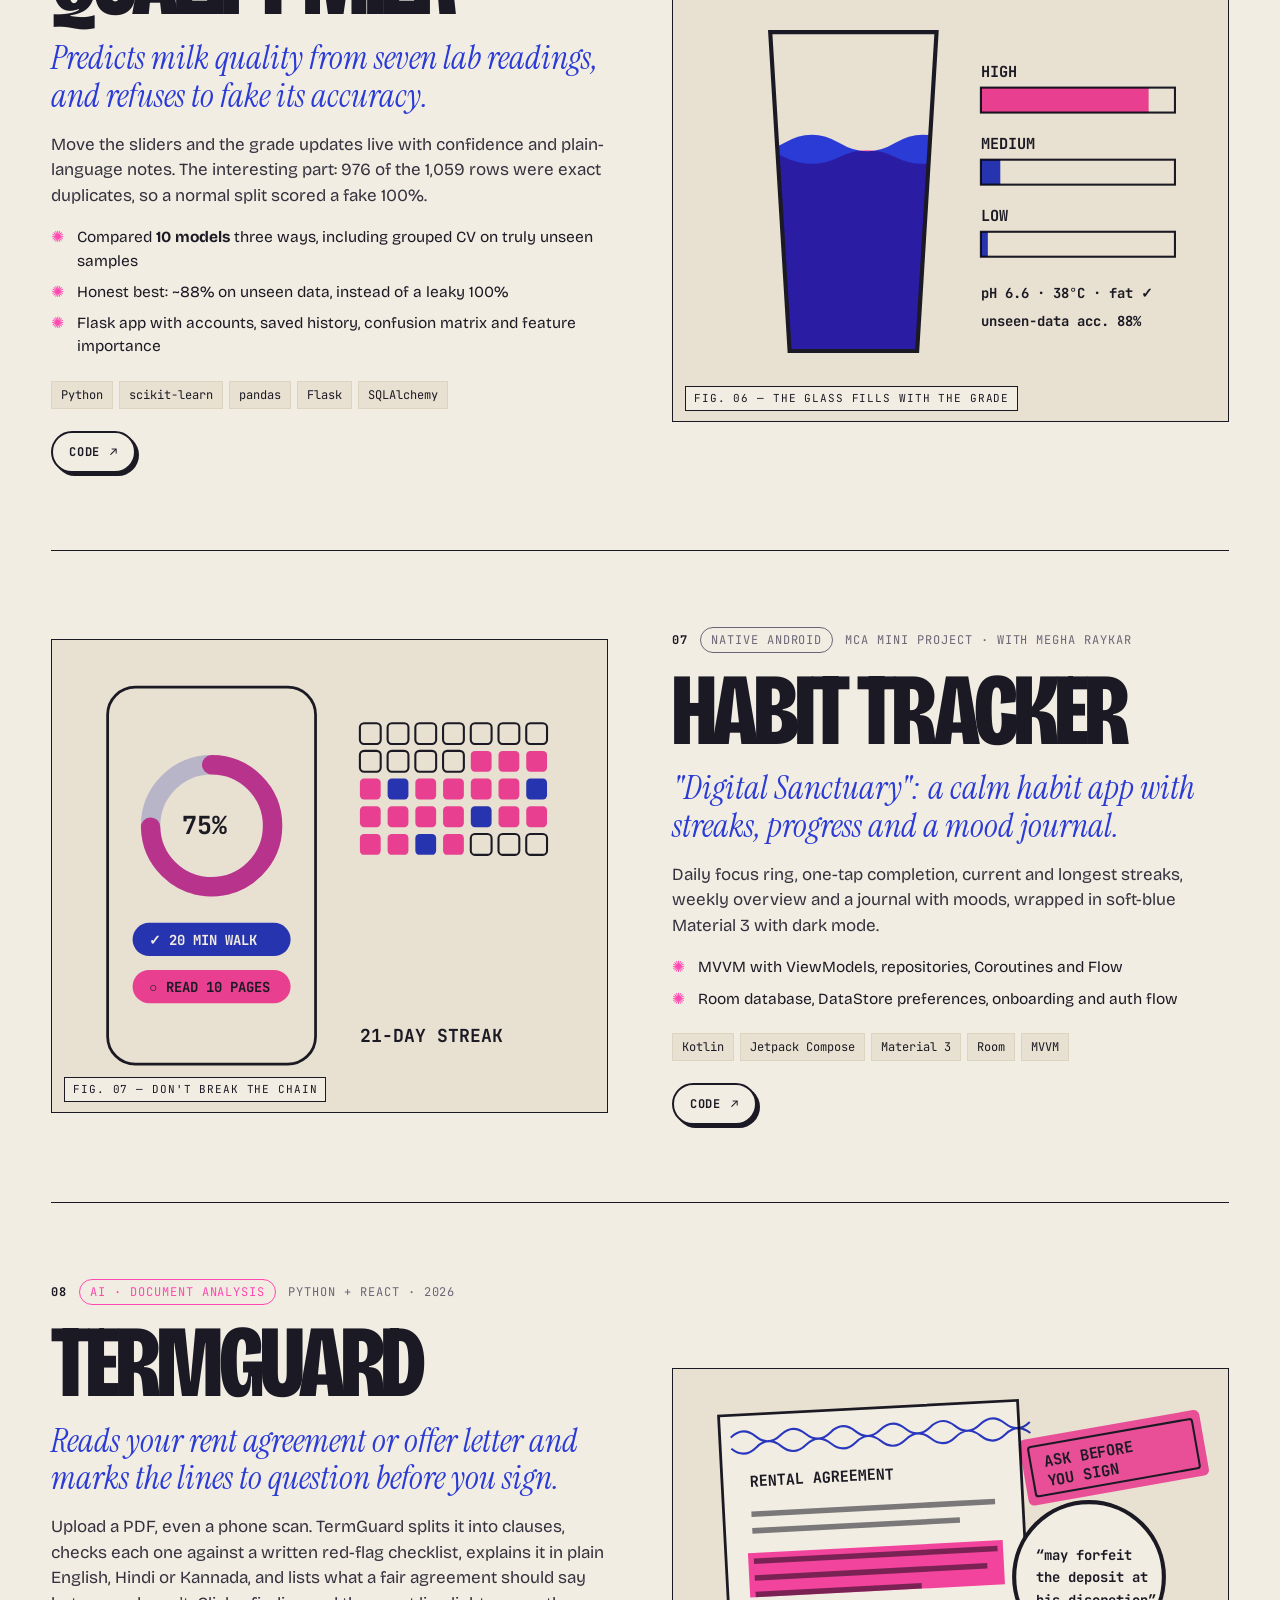
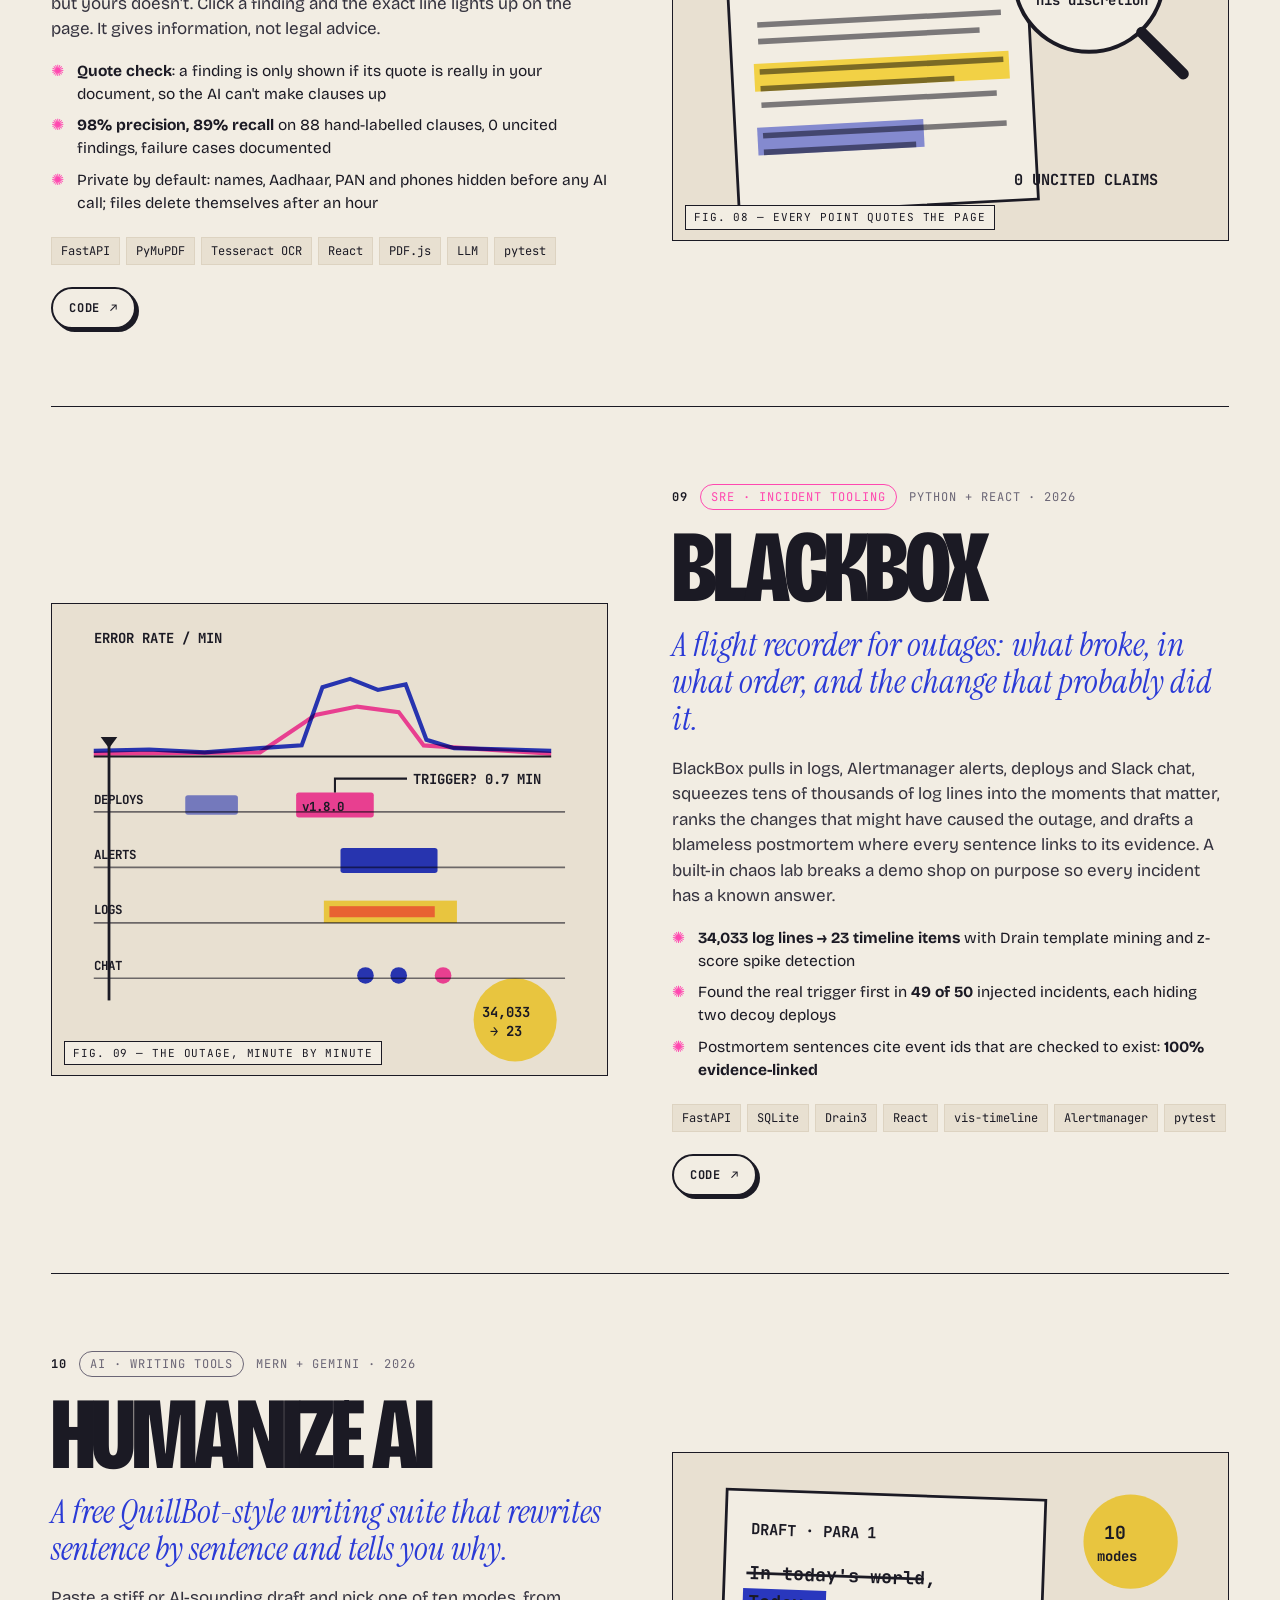
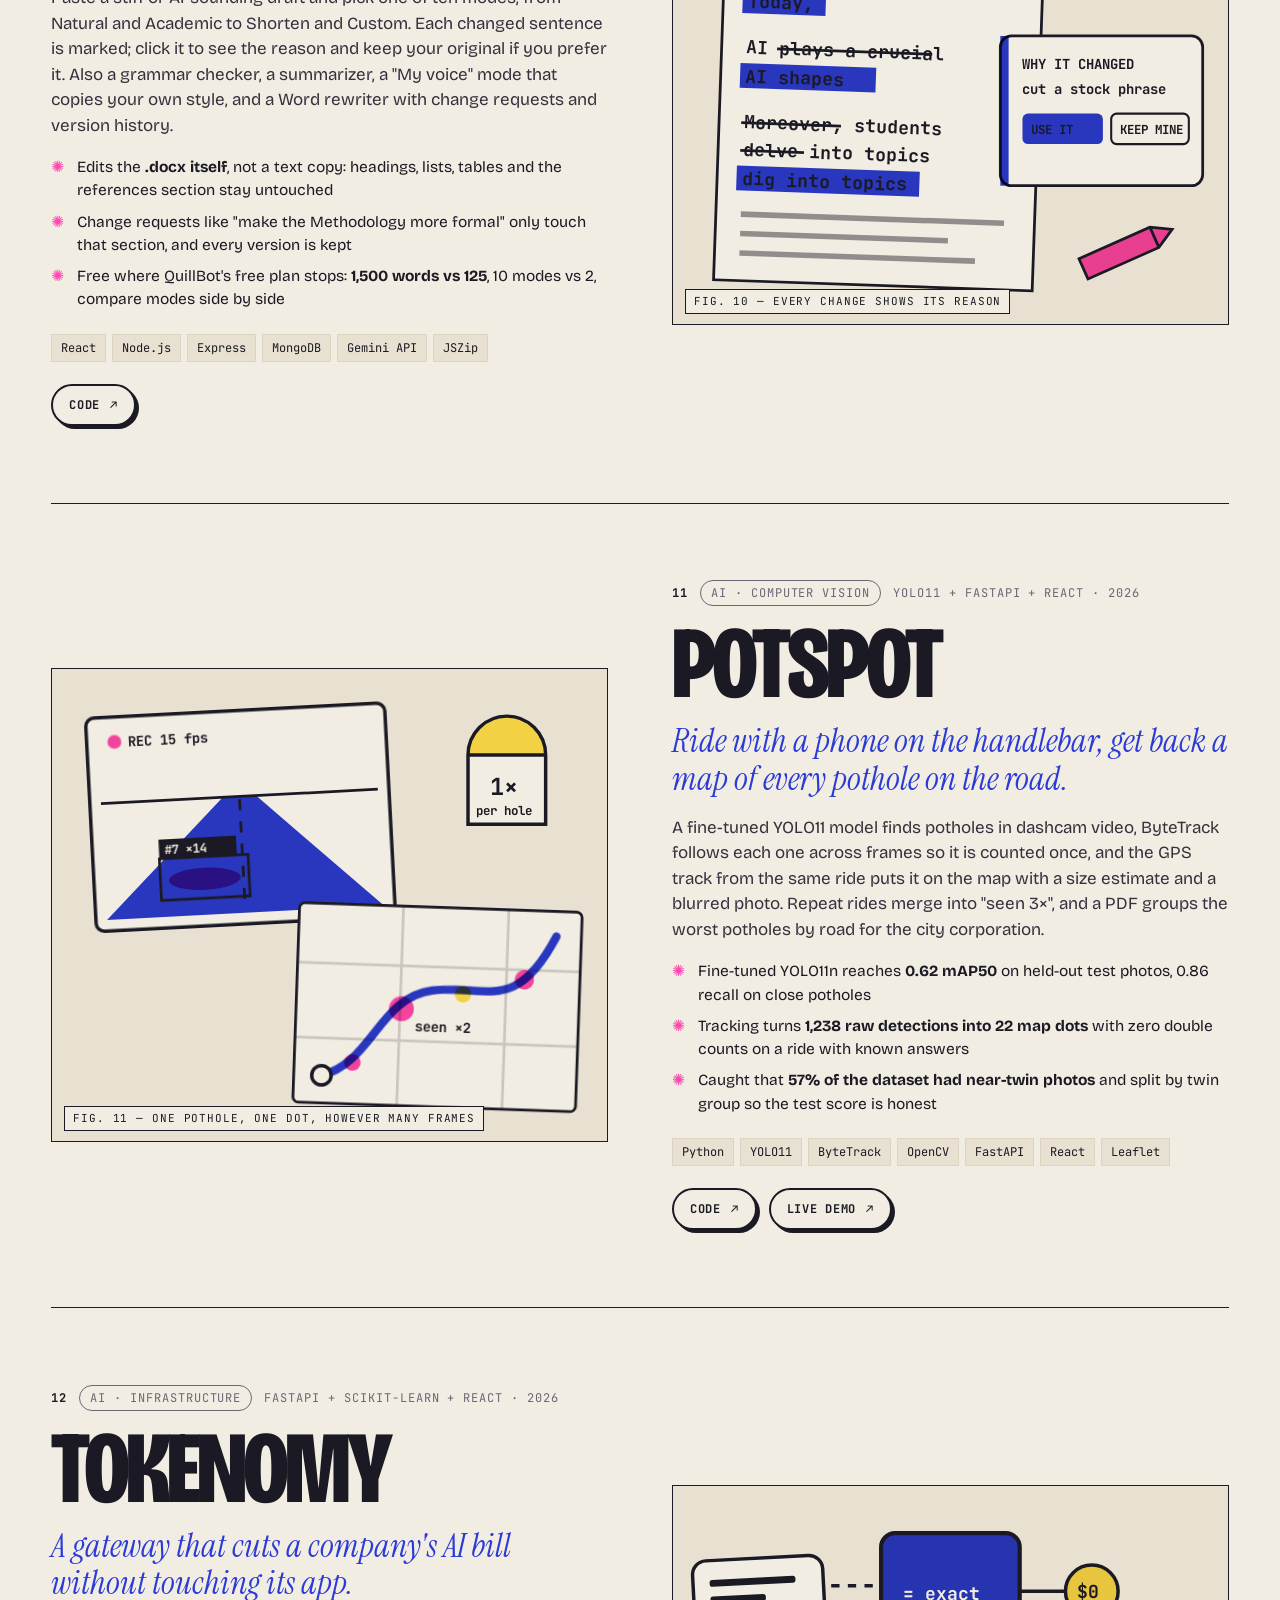
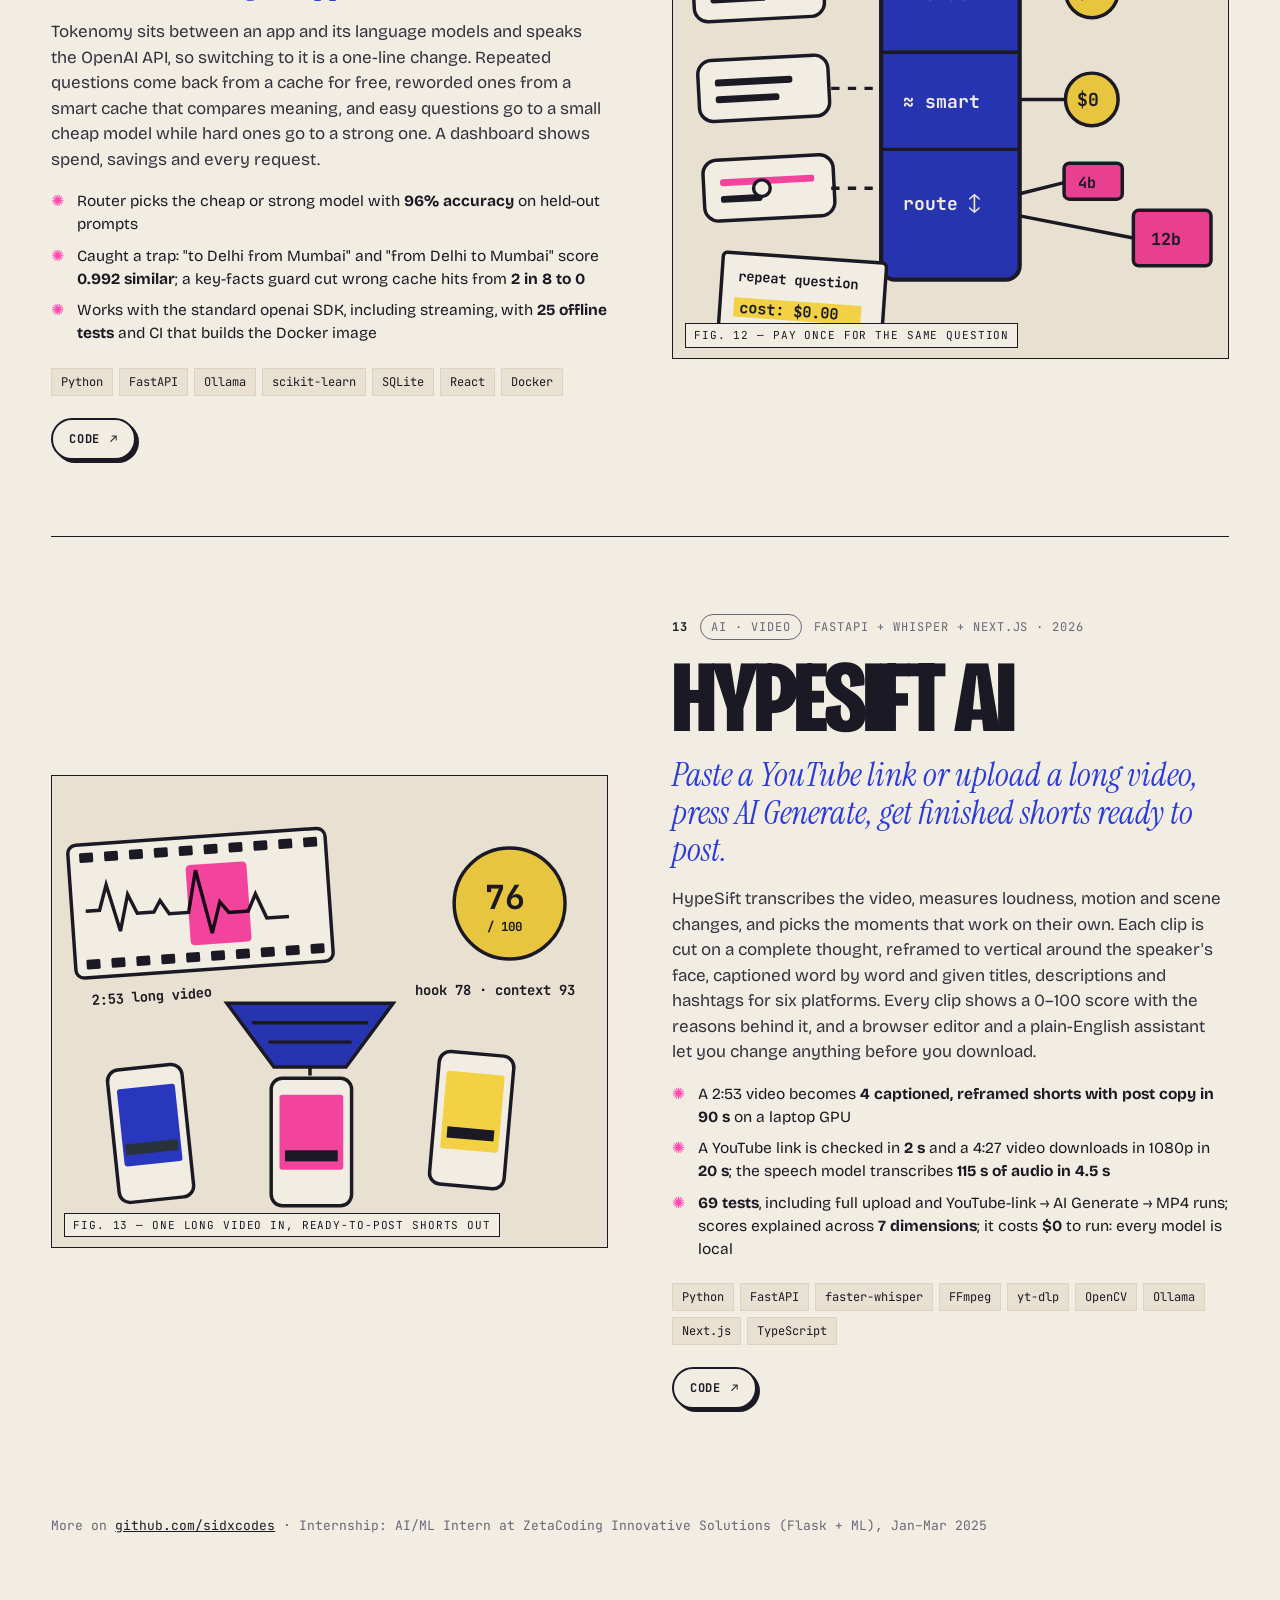
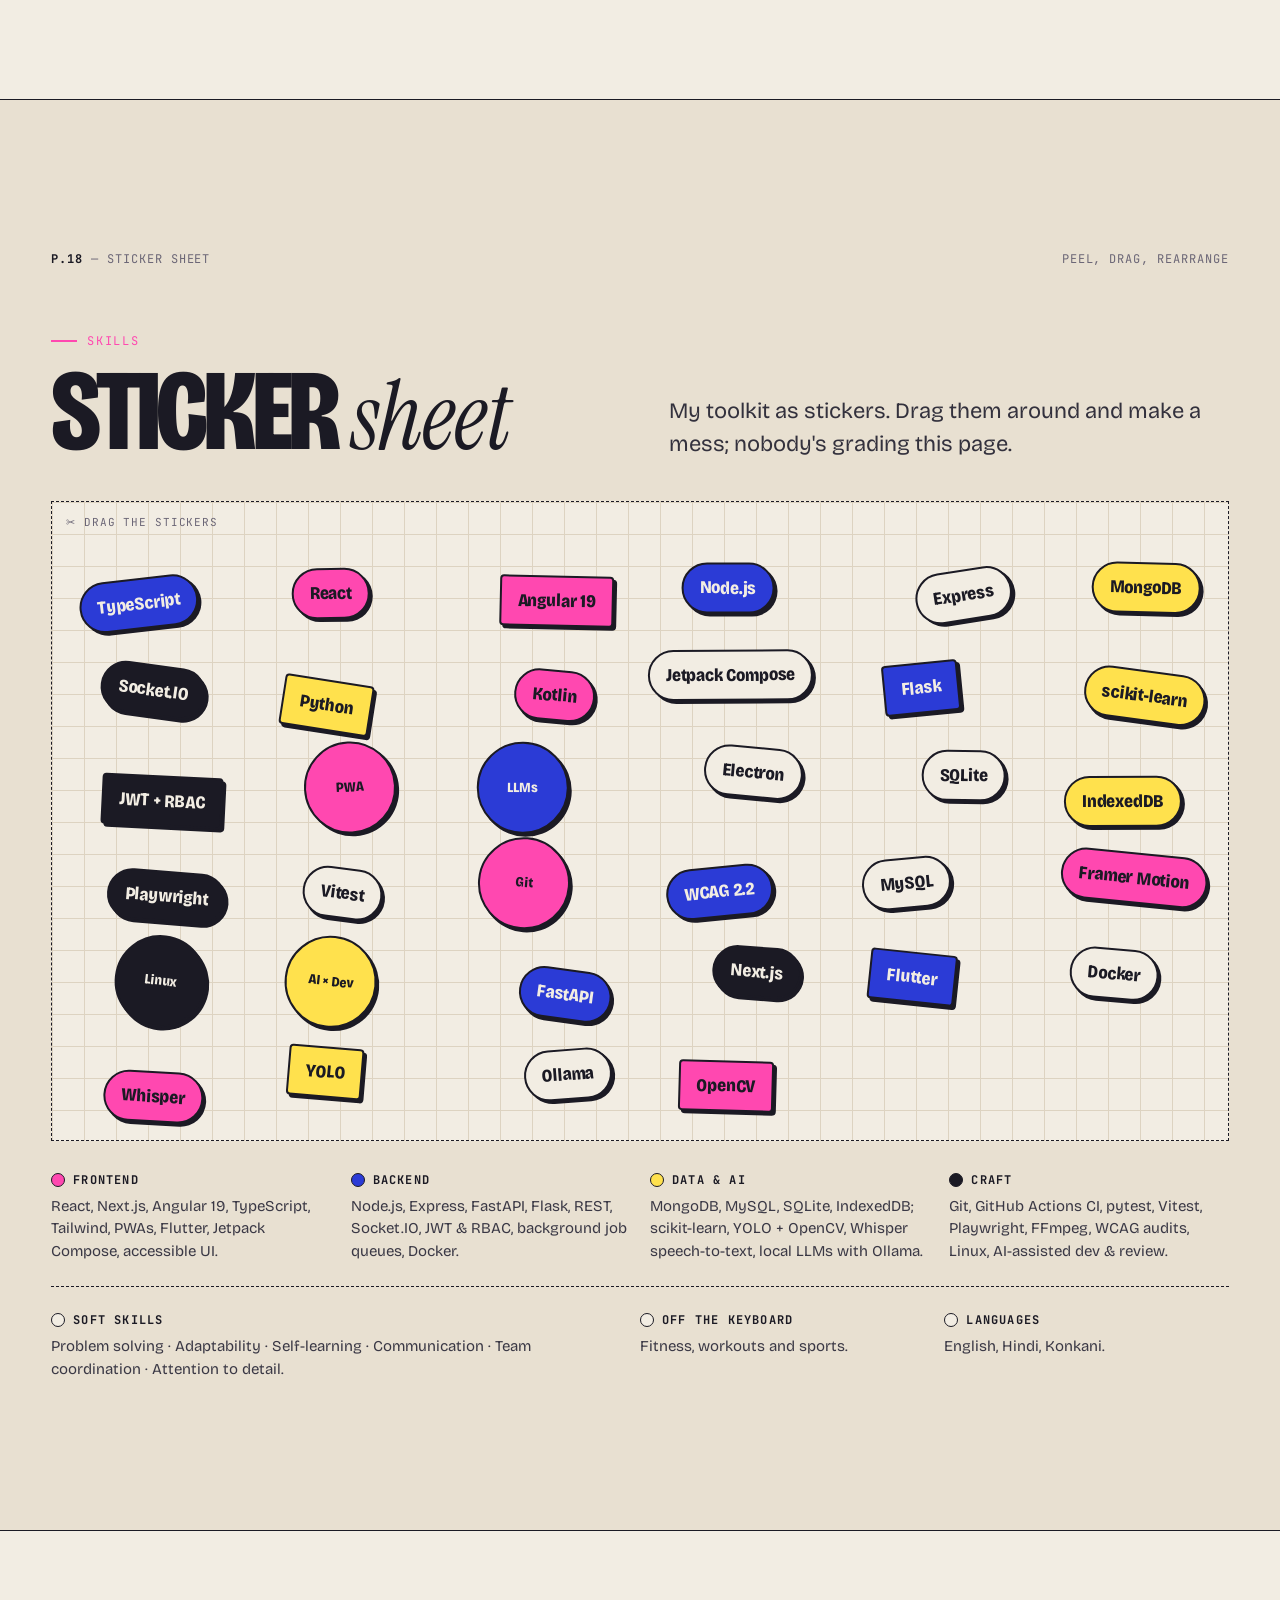
==== commit b7e8443b: "HypeSift AI: YouTube link import, measured numbers, 69 tests Co-Authored-By: Claude Opus 5.5 <norepl" ====
--- a/index.html
+++ b/index.html
@@ -759,14 +759,14 @@
         <div class="txt">
           <div class="meta"><span class="no">13</span><span class="tag">AI · video</span><span>FastAPI + Whisper + Next.js · 2026</span></div>
           <h3 class="rv">HypeSift AI</h3>
-          <p class="deck rv">Paste a link or upload a long video, press AI Generate, get finished shorts ready to post.</p>
+          <p class="deck rv">Paste a YouTube link or upload a long video, press AI Generate, get finished shorts ready to post.</p>
           <p class="body">HypeSift transcribes the video, measures loudness, motion and scene changes, and picks the moments that work on their own. Each clip is cut on a complete thought, reframed to vertical around the speaker's face, captioned word by word and given titles, descriptions and hashtags for six platforms. Every clip shows a 0–100 score with the reasons behind it, and a browser editor and a plain-English assistant let you change anything before you download.</p>
           <ul class="wins">
             <li>A 2:53 video becomes <b>4 captioned, reframed shorts with post copy in 90 s</b> on a laptop GPU</li>
-            <li>Scores explained across <b>7 dimensions</b>; the speech model transcribes <b>115 s of audio in 4.5 s</b></li>
-            <li><b>37 tests</b>, including a full upload → AI Generate → MP4 download run, and it costs <b>$0</b> to run: every model is local</li>
-          </ul>
-          <div class="stack"><span>Python</span><span>FastAPI</span><span>faster-whisper</span><span>FFmpeg</span><span>OpenCV</span><span>Ollama</span><span>Next.js</span><span>TypeScript</span></div>
+            <li>A YouTube link is checked in <b>2 s</b> and a 4:27 video downloads in 1080p in <b>20 s</b>; the speech model transcribes <b>115 s of audio in 4.5 s</b></li>
+            <li><b>69 tests</b>, including full upload and YouTube-link → AI Generate → MP4 runs; scores explained across <b>7 dimensions</b>; it costs <b>$0</b> to run: every model is local</li>
+          </ul>
+          <div class="stack"><span>Python</span><span>FastAPI</span><span>faster-whisper</span><span>FFmpeg</span><span>yt-dlp</span><span>OpenCV</span><span>Ollama</span><span>Next.js</span><span>TypeScript</span></div>
           <div class="links"><a class="btn" href="https://github.com/sidxcodes/HypeSift-AI" target="_blank" rel="noopener">Code <span class="arr">↗</span></a></div>
         </div>
       </article>
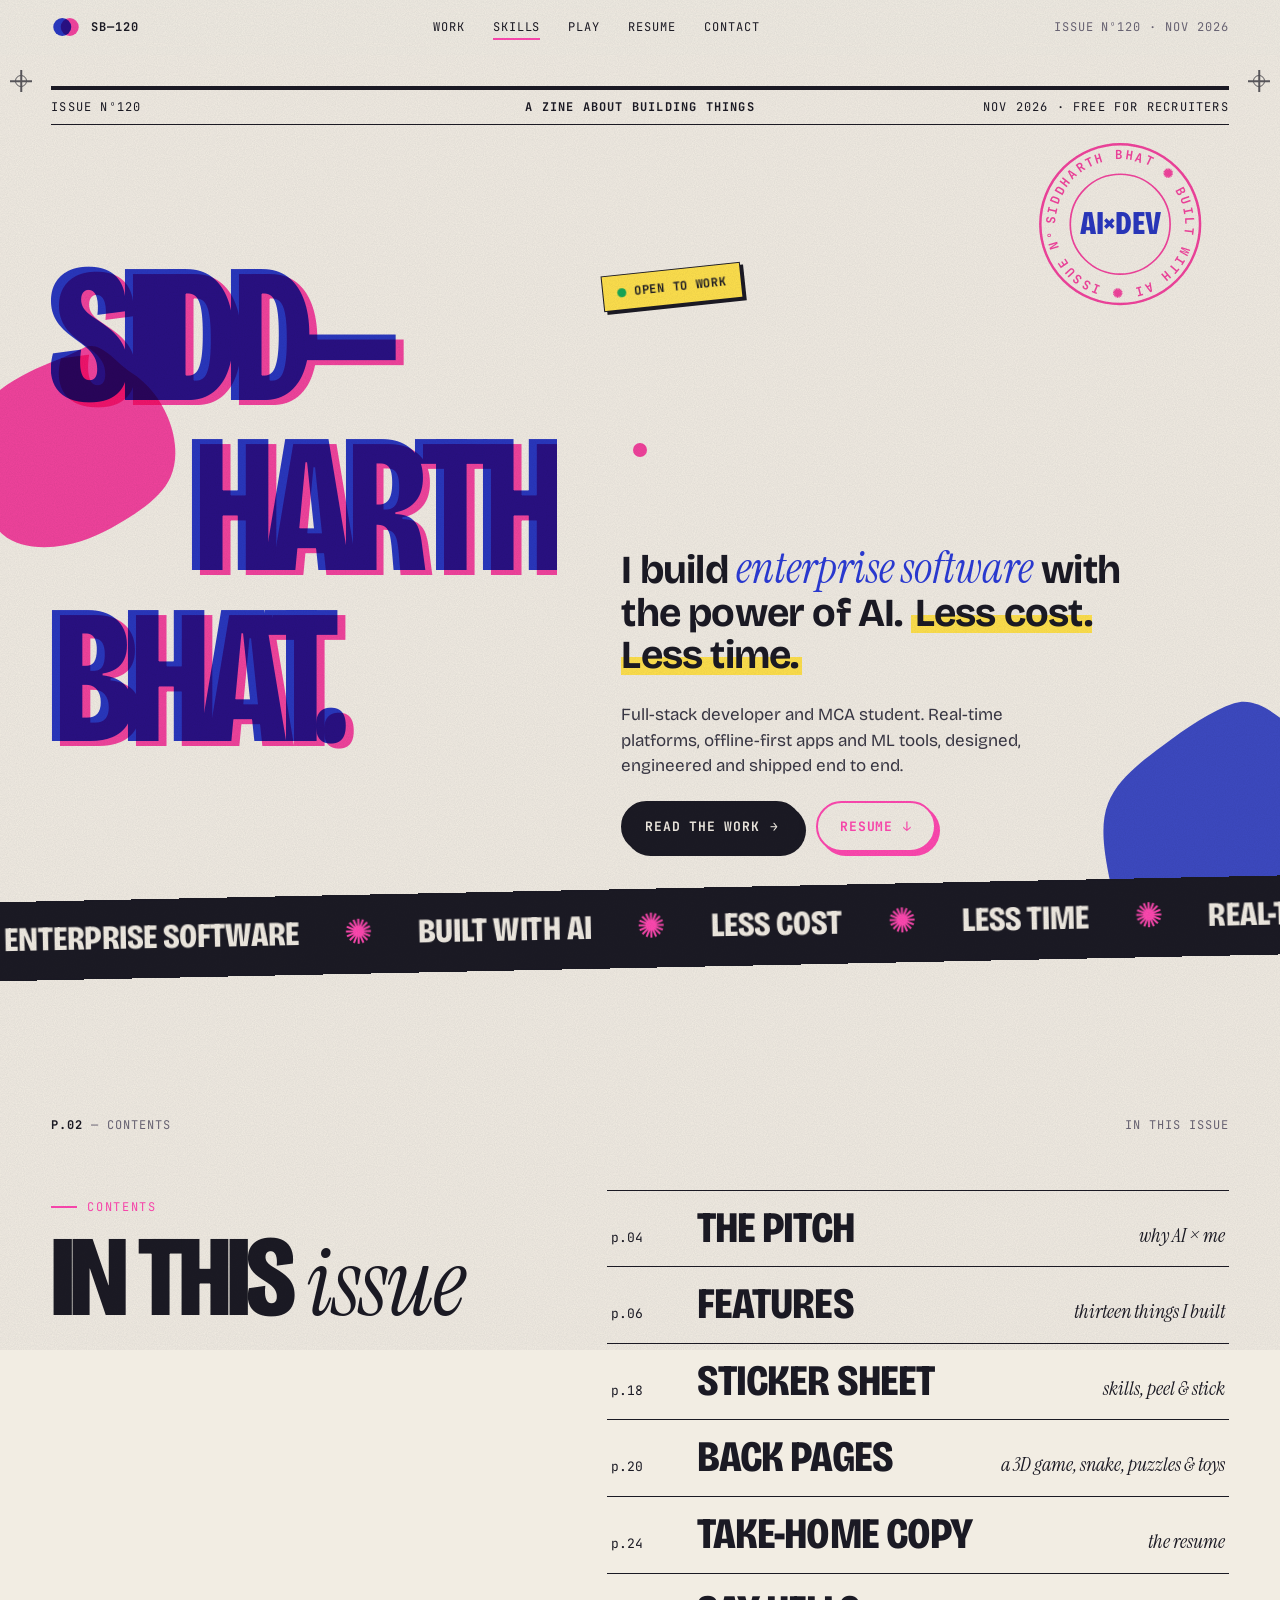
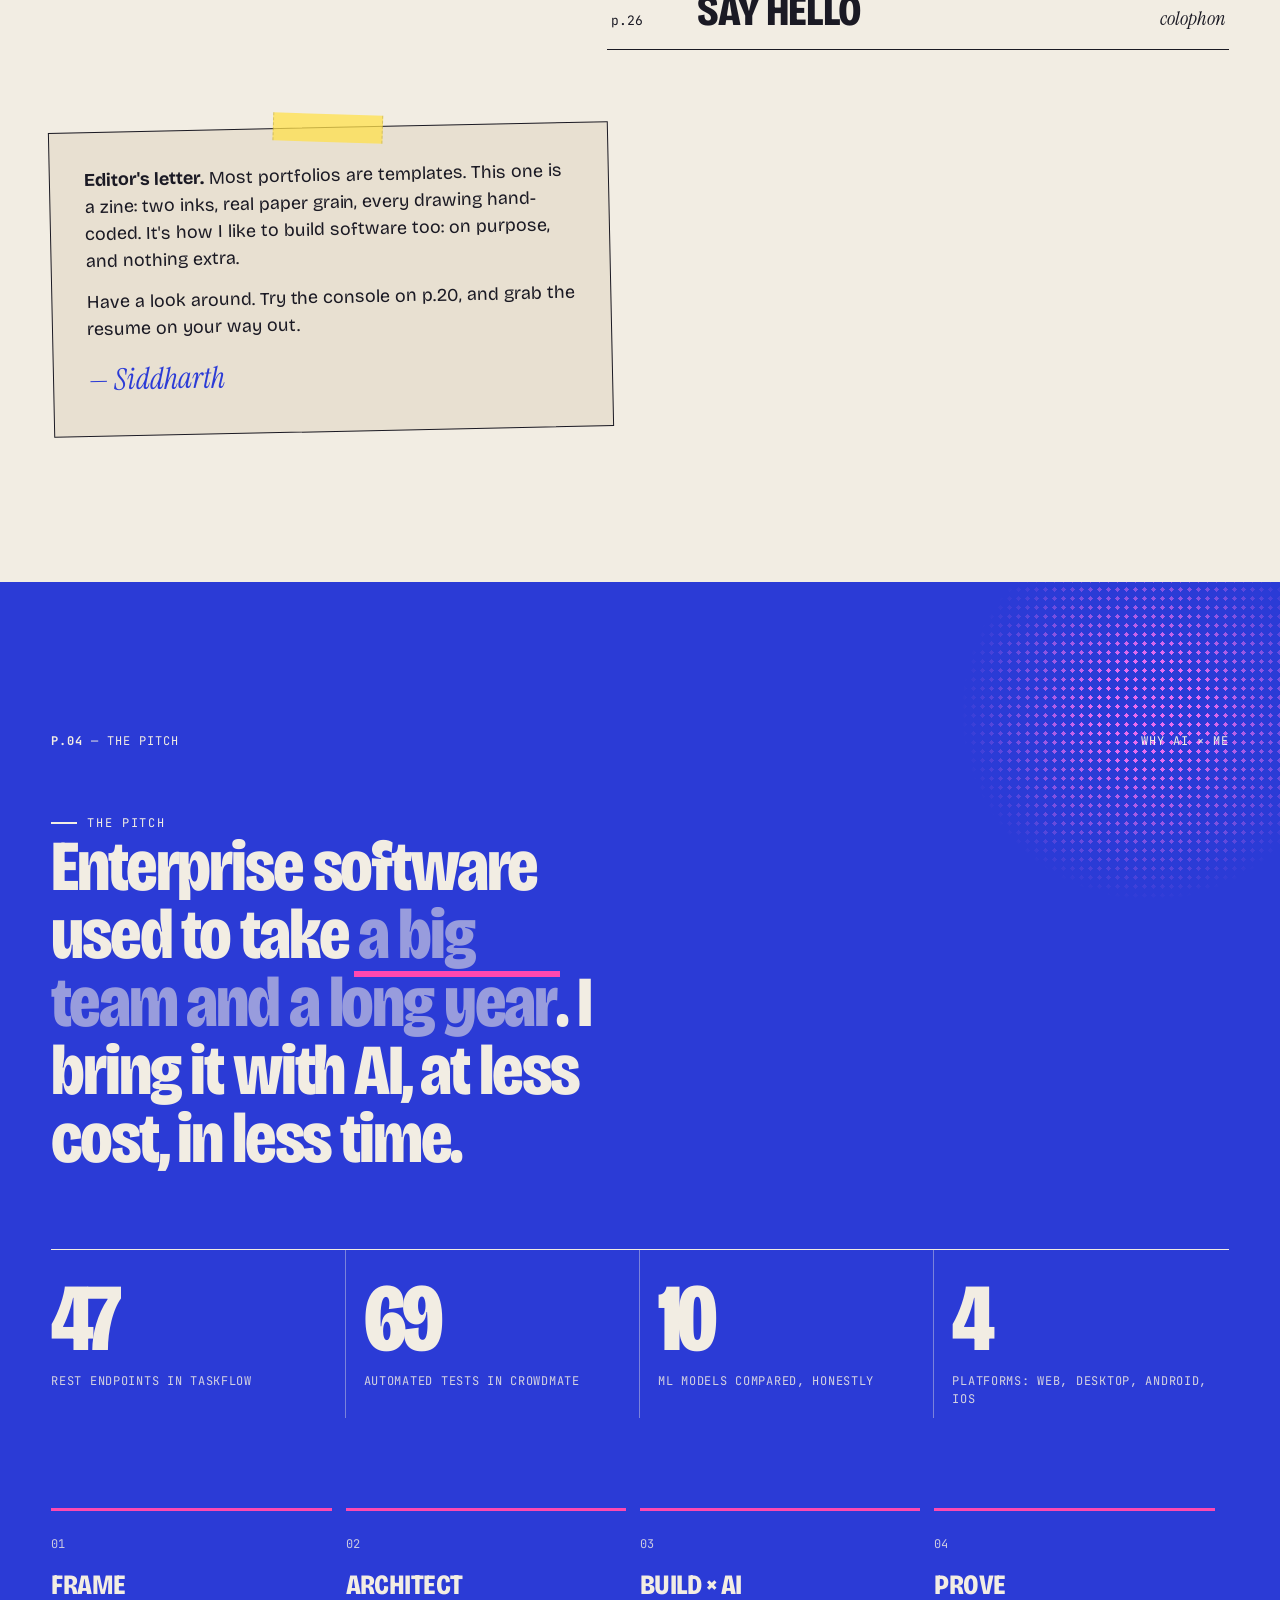
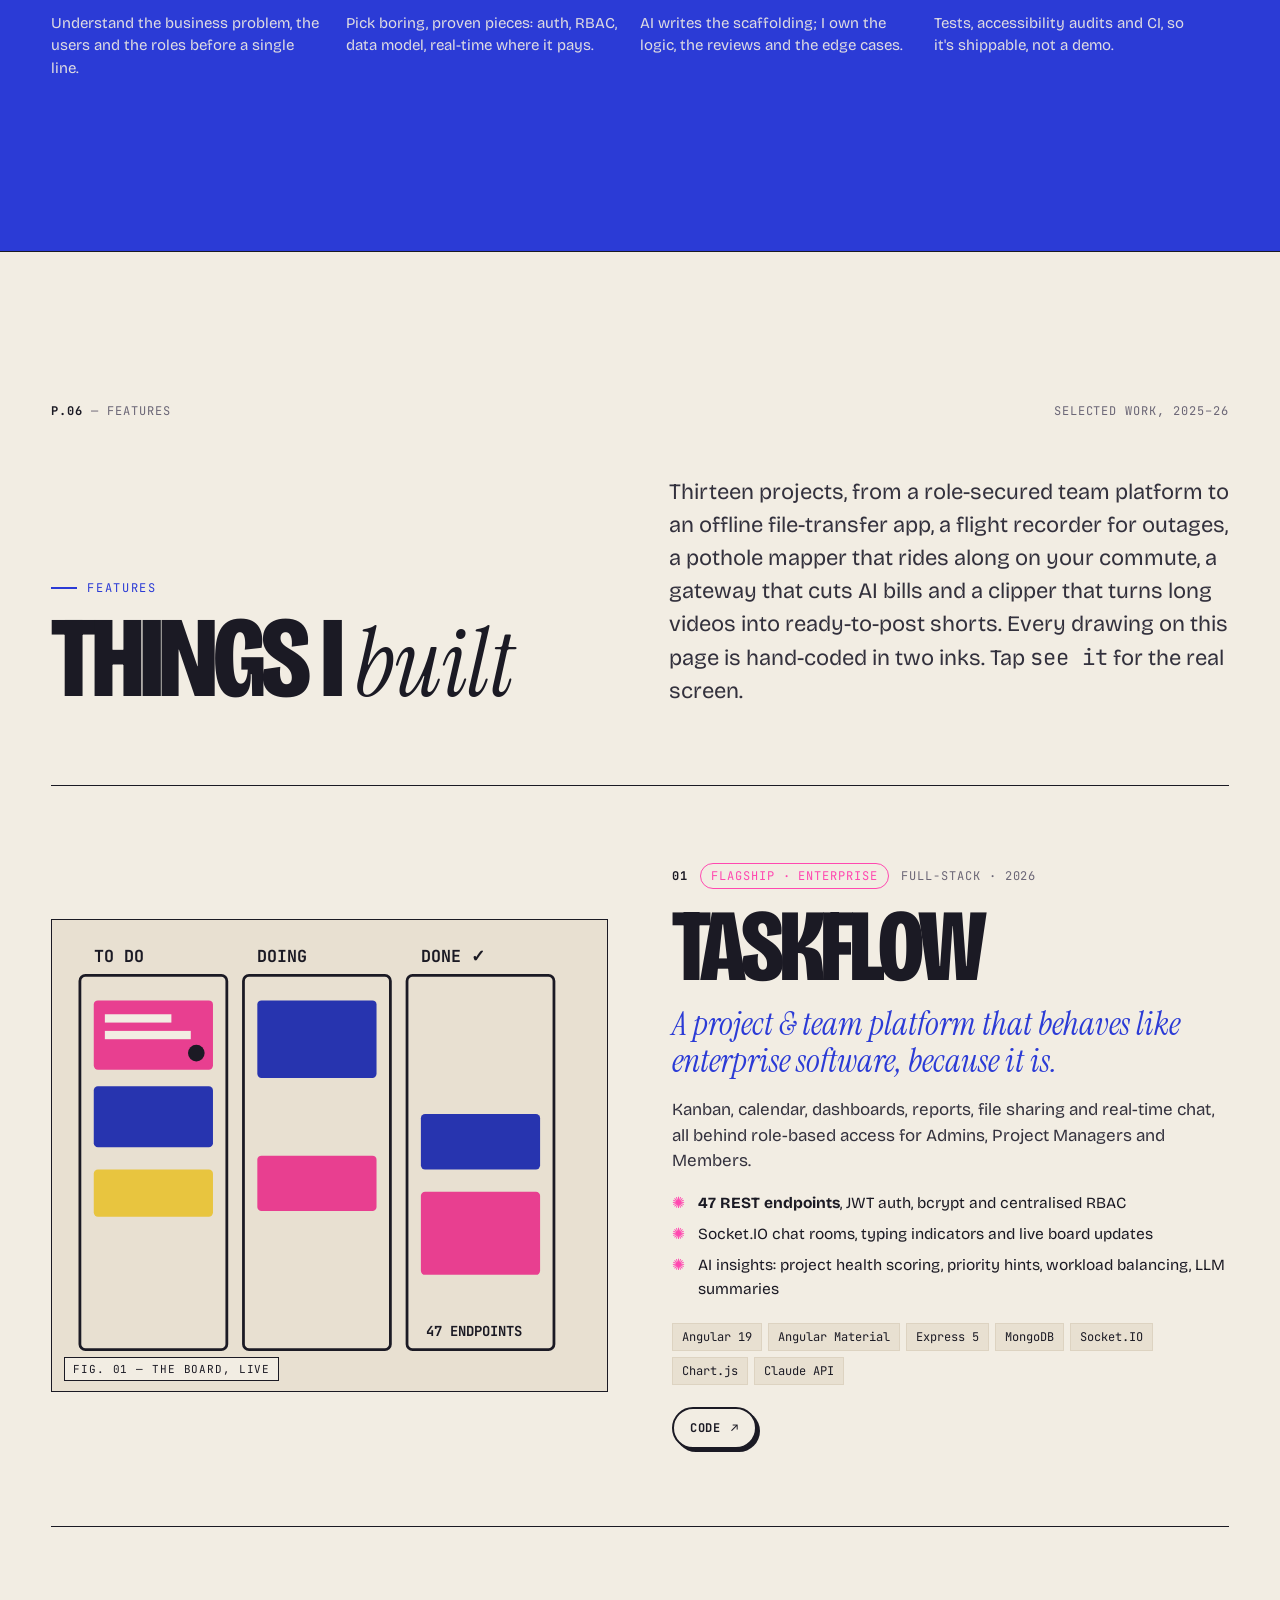
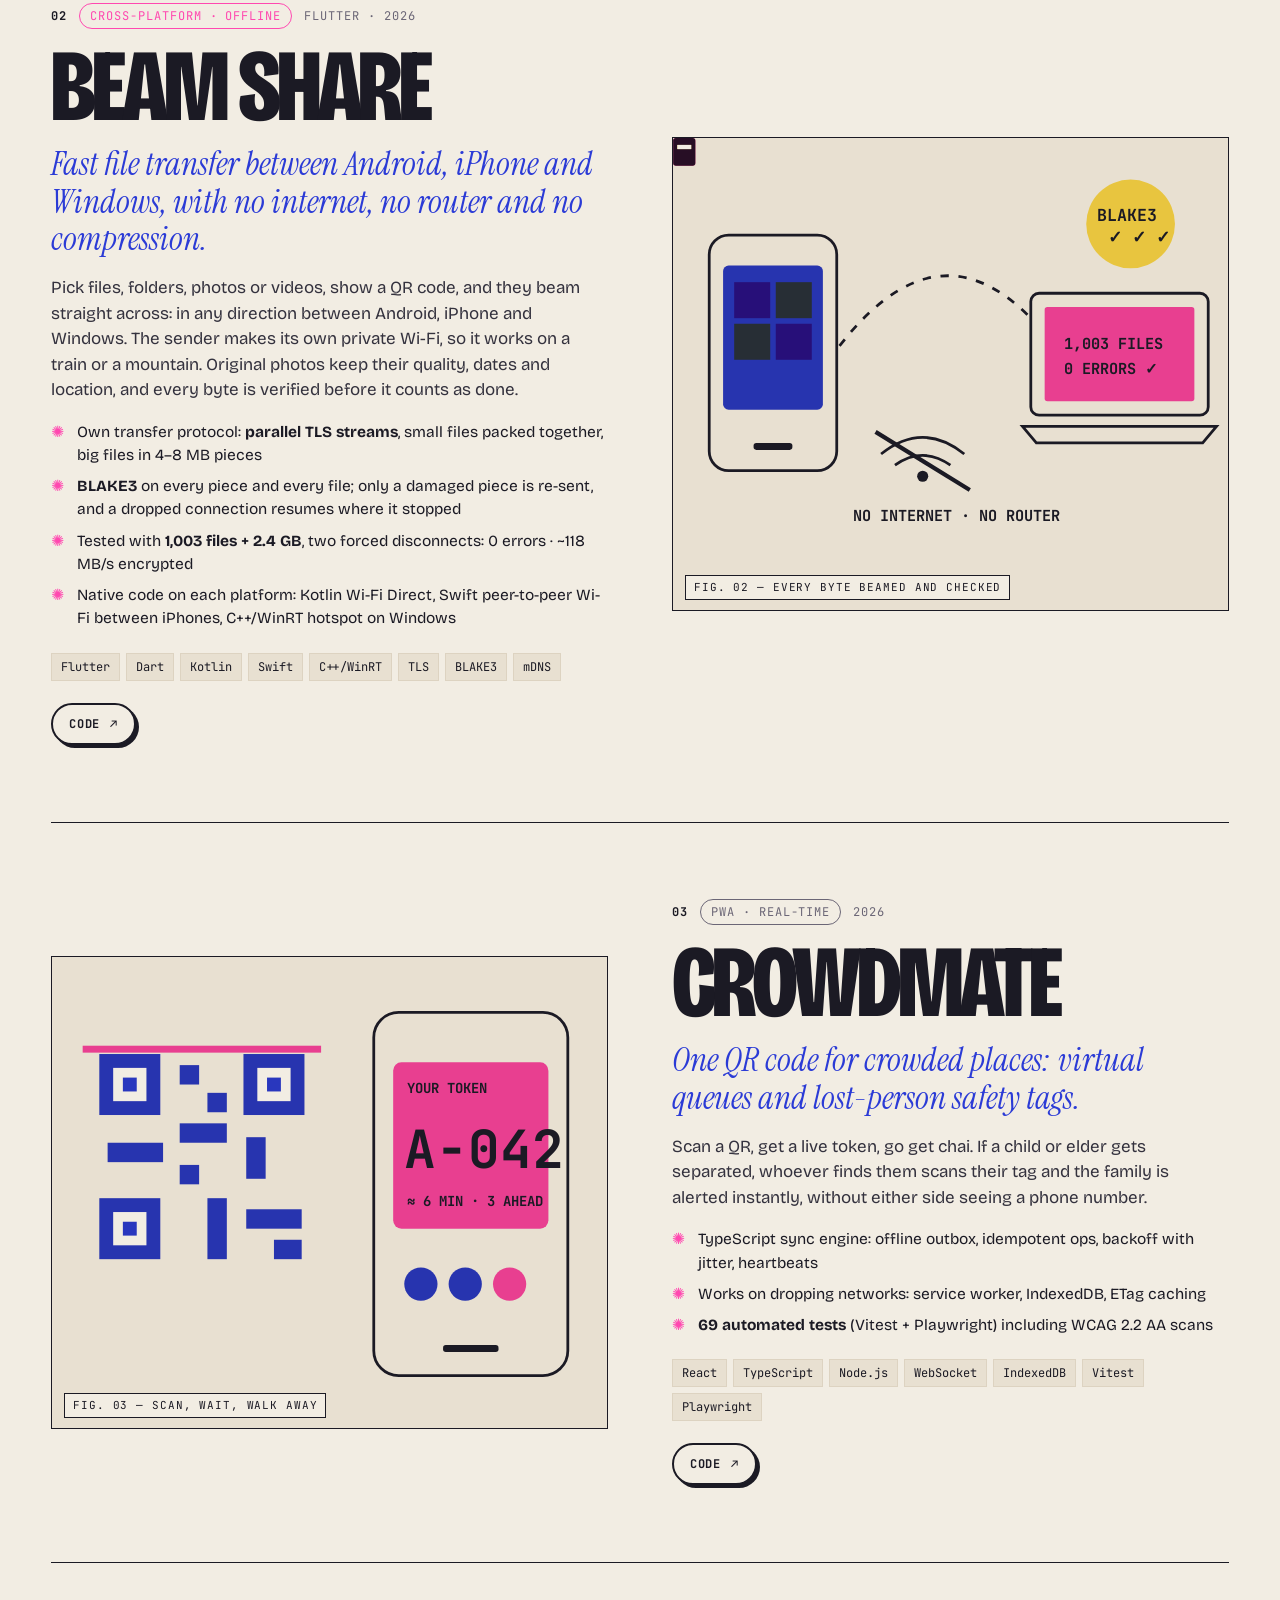
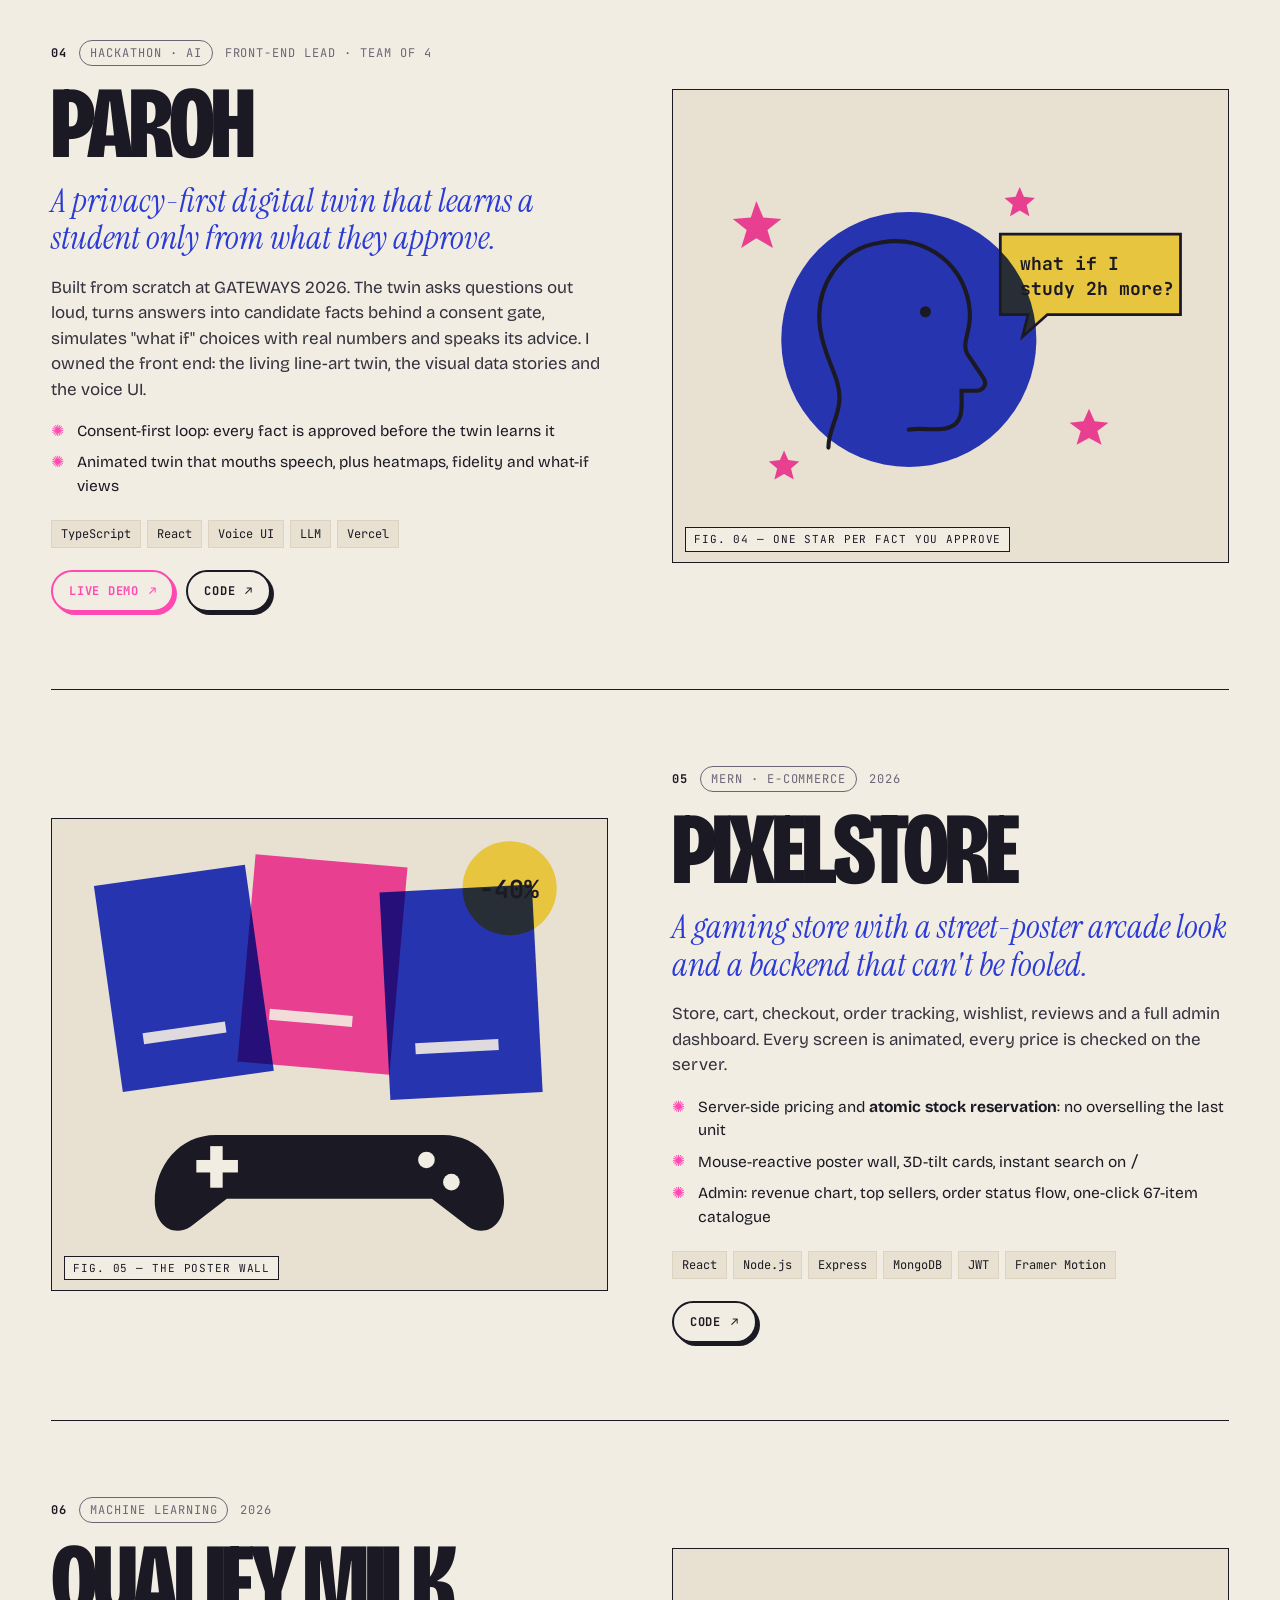
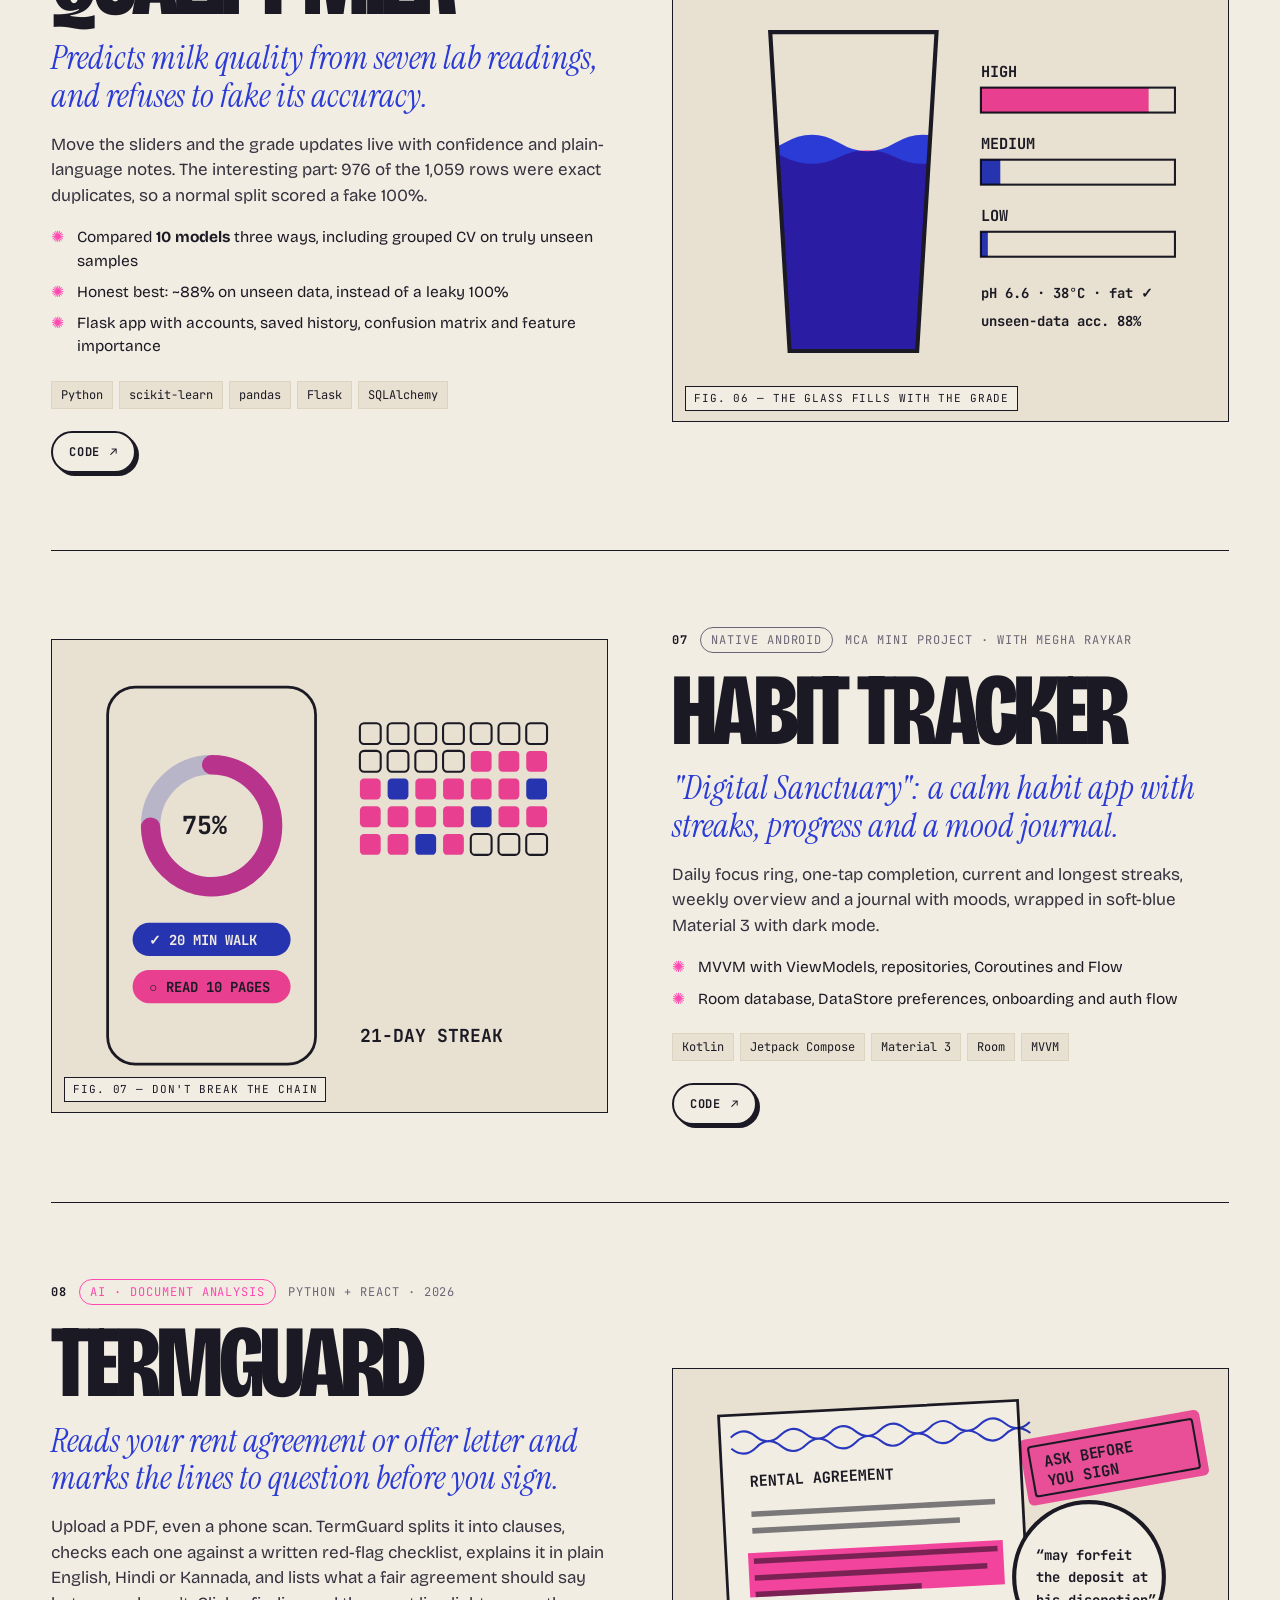
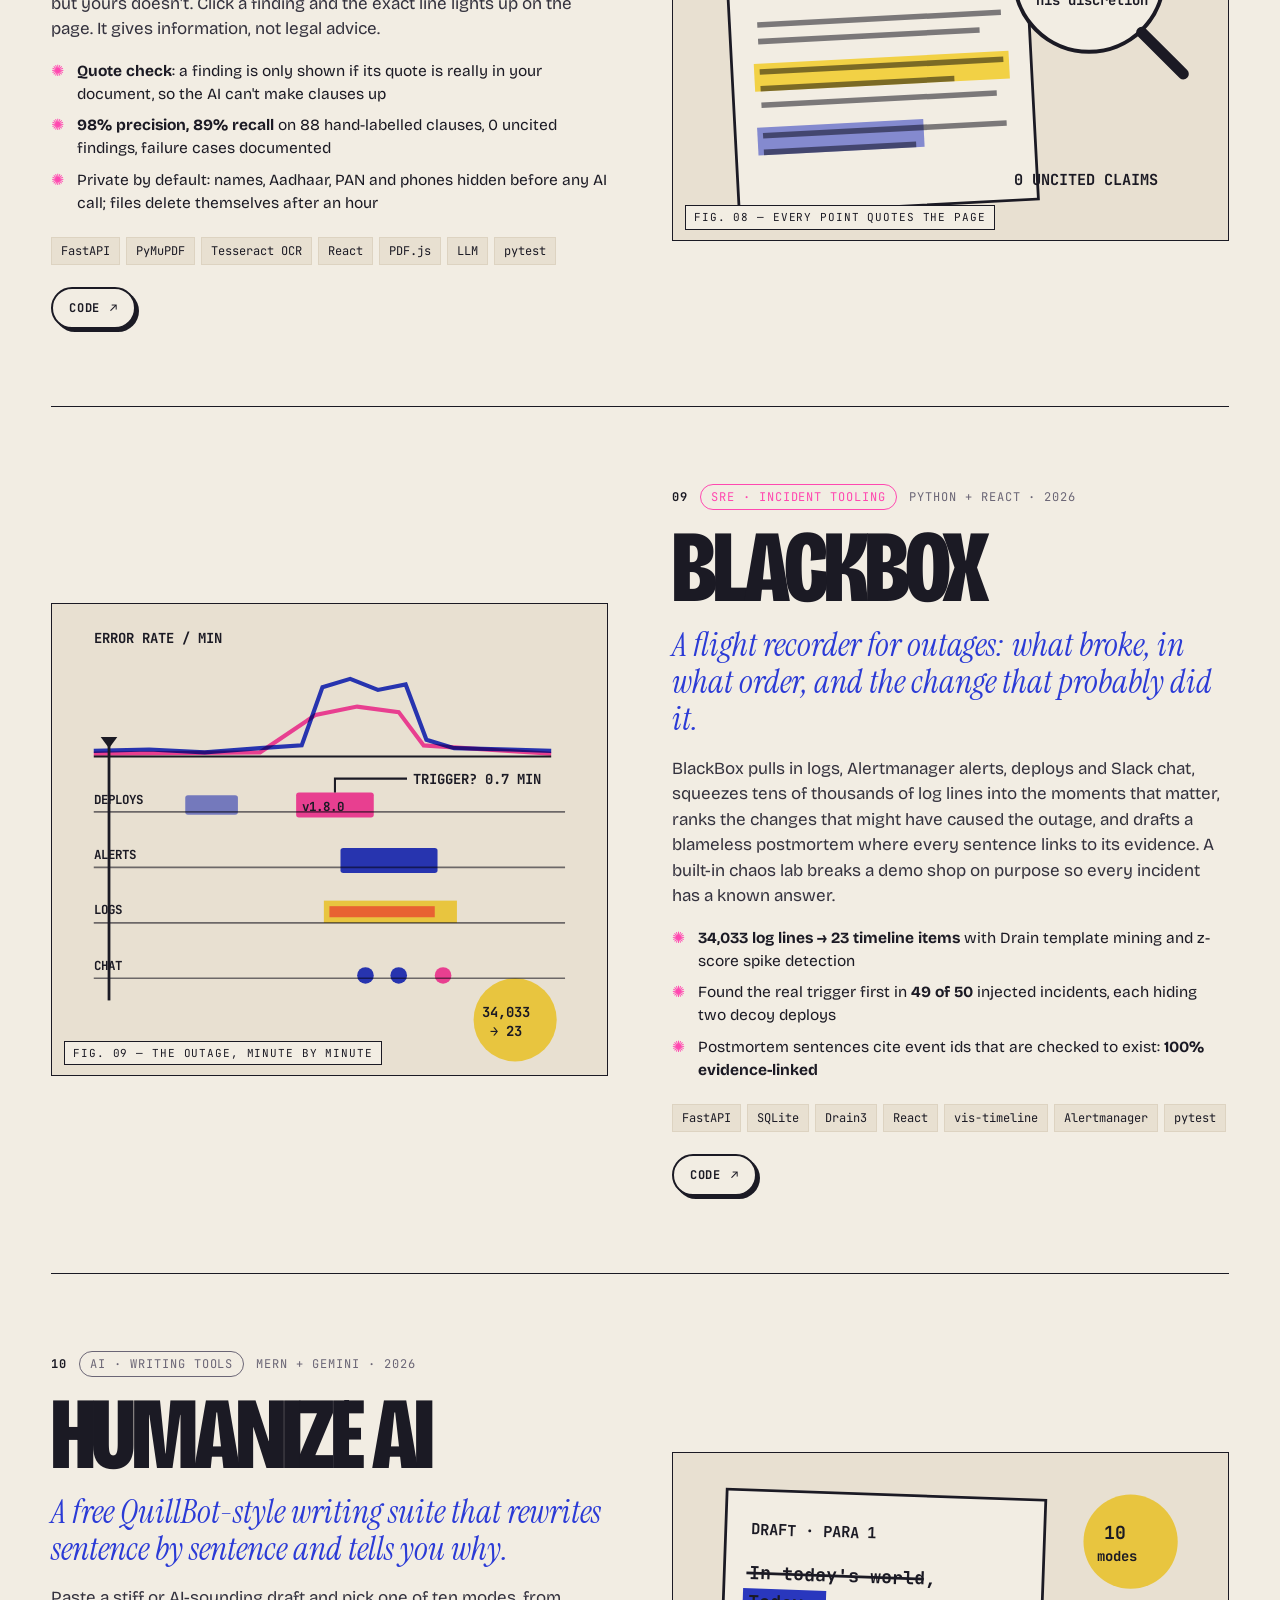
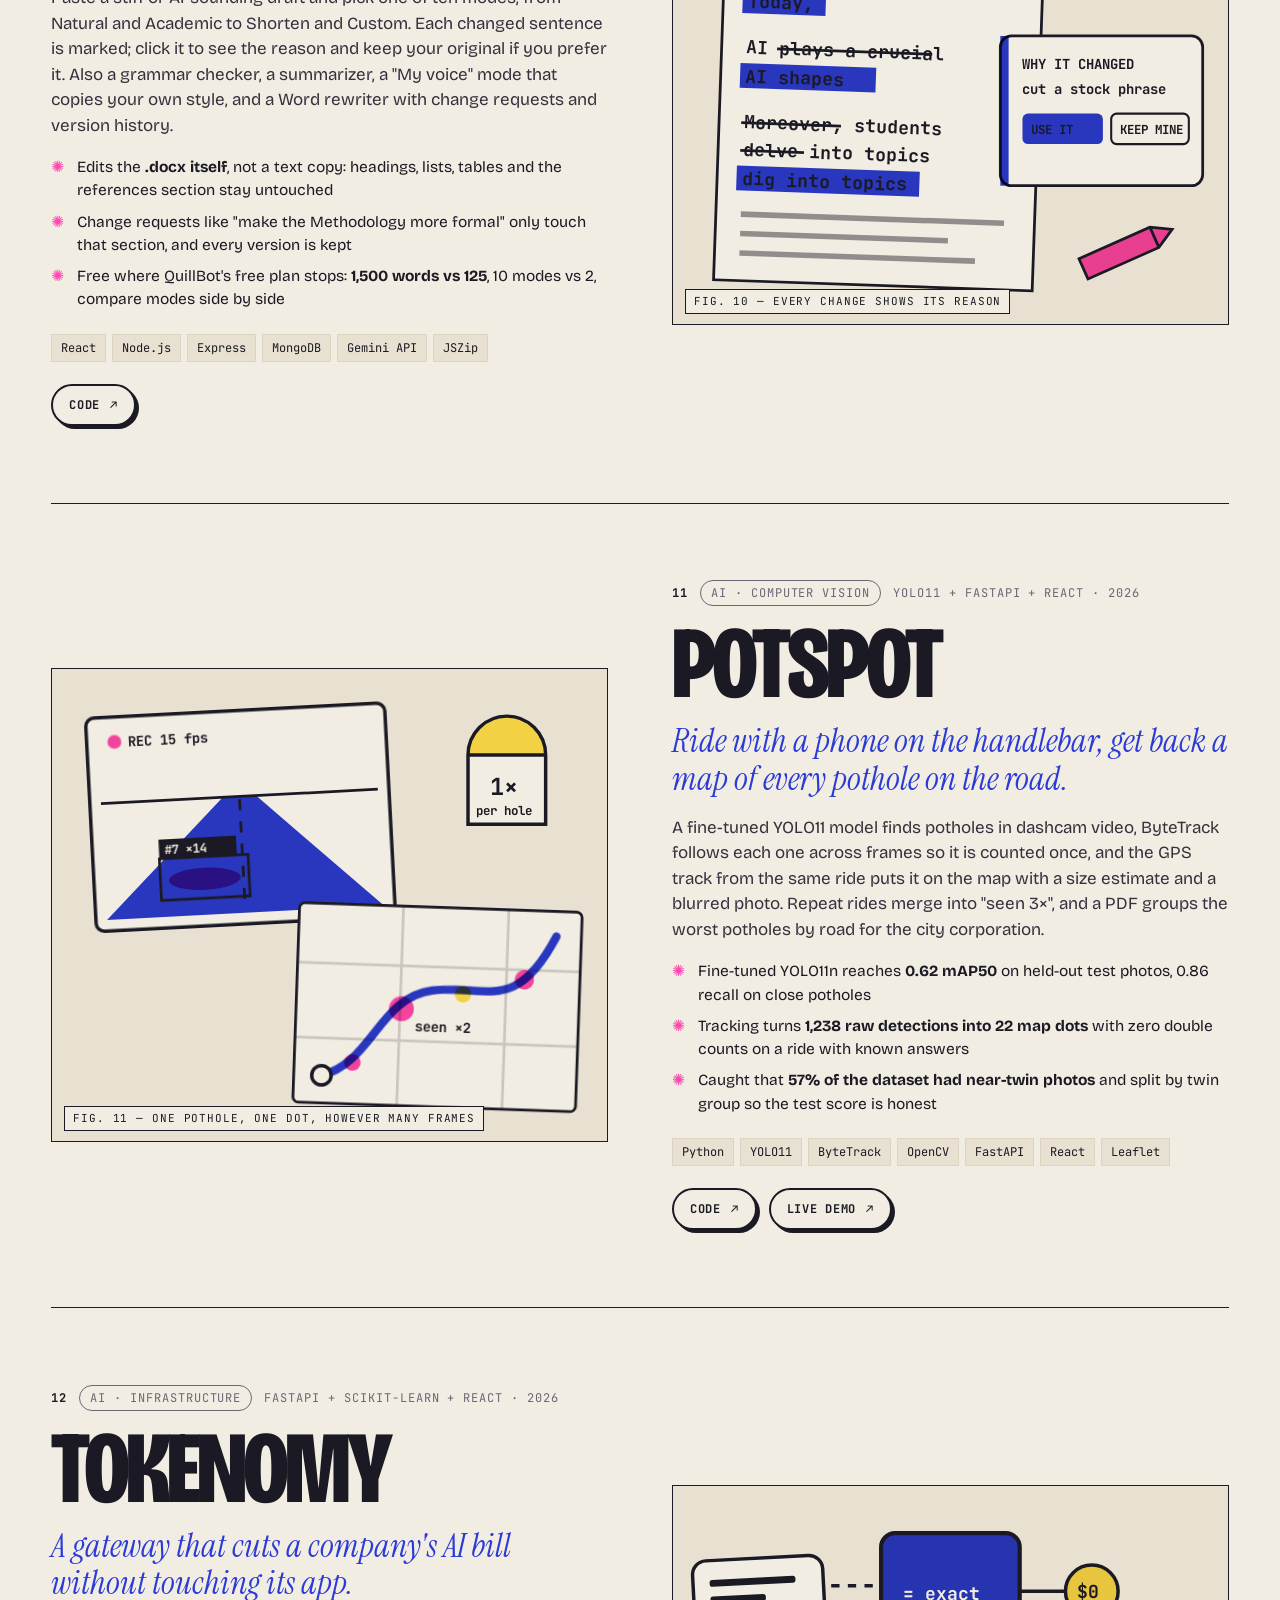
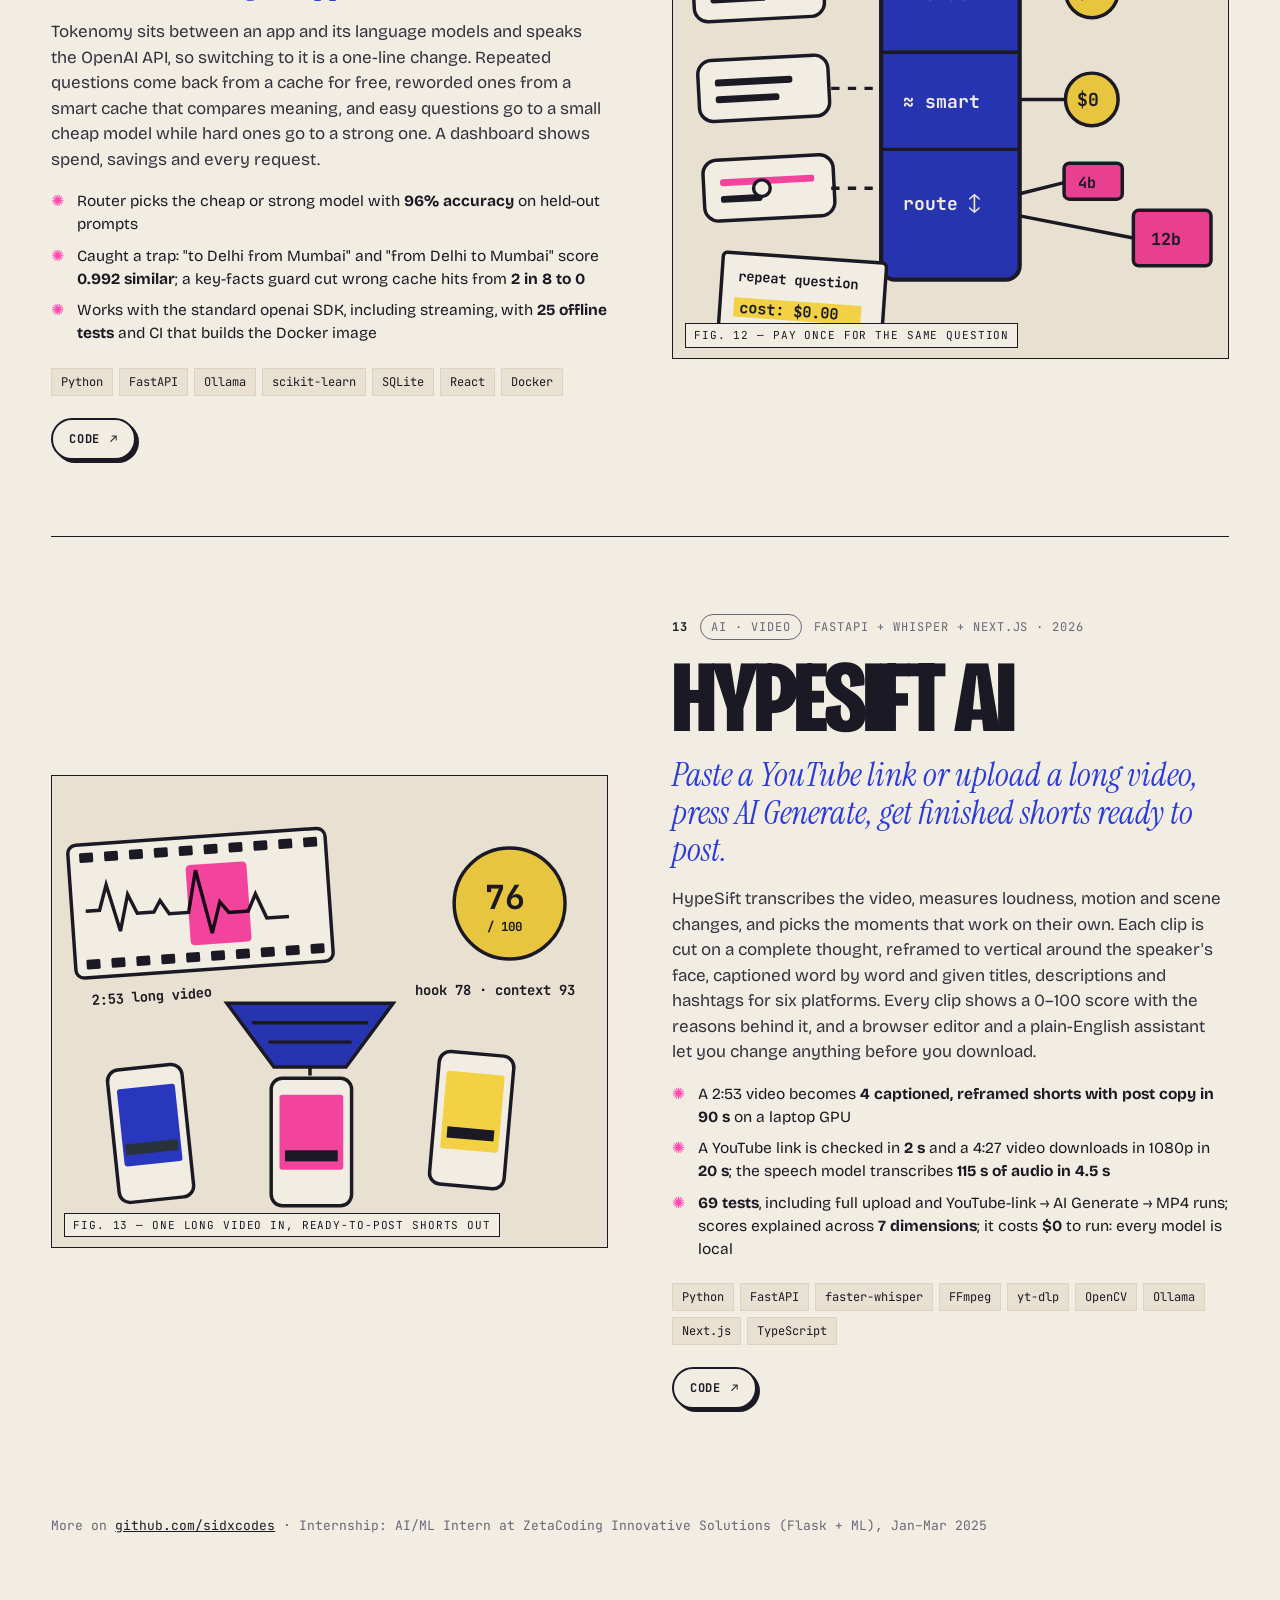
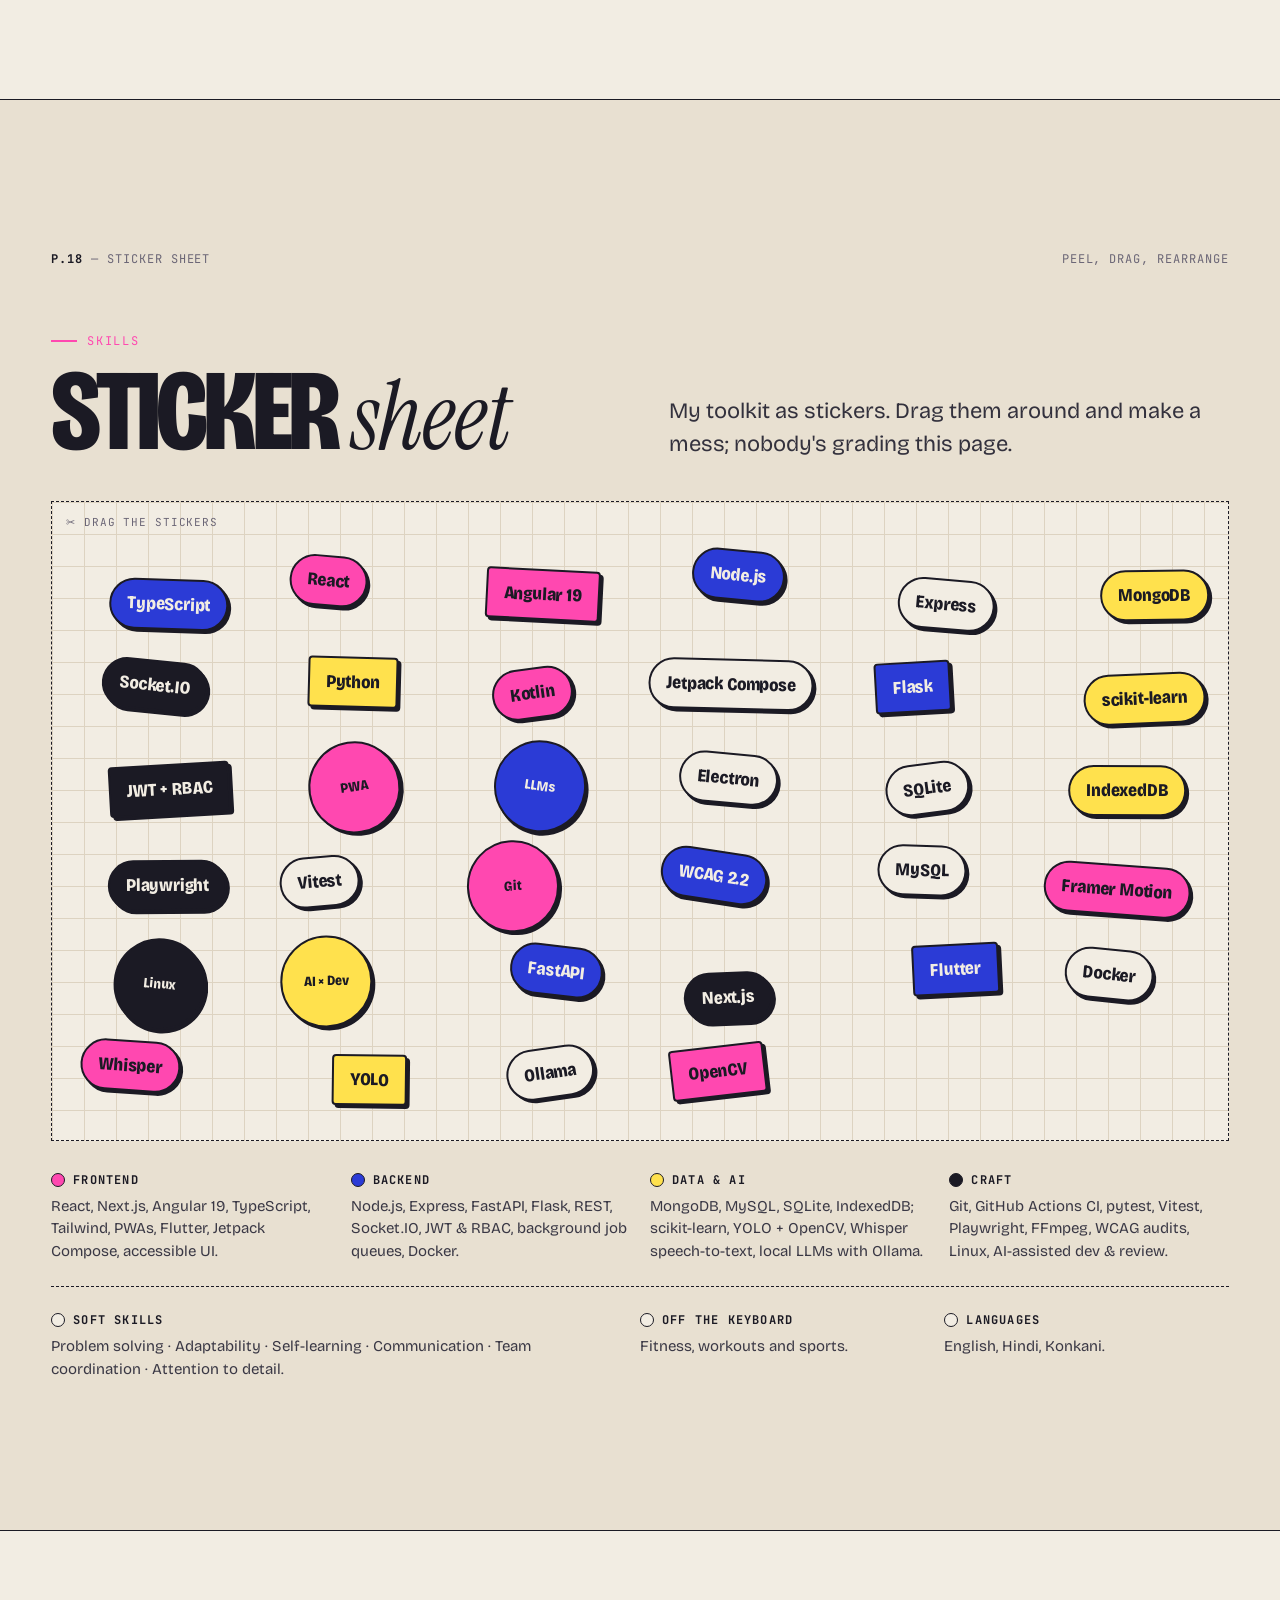
==== commit 8148b67b: "Activity corner: add Rustbound, a 3D survival game Activity 08 on play.html links to the live game o" ====
--- a/index.html
+++ b/index.html
@@ -13,7 +13,7 @@
 <link rel="preconnect" href="https://fonts.googleapis.com">
 <link rel="preconnect" href="https://fonts.gstatic.com" crossorigin>
 <link href="https://fonts.googleapis.com/css2?family=Bricolage+Grotesque:opsz,wdth,wght@12..96,75..100,300..800&family=Instrument+Serif:ital@0;1&family=JetBrains+Mono:wght@400;700&display=swap" rel="stylesheet">
-<link rel="stylesheet" href="css/style.css?v=13">
+<link rel="stylesheet" href="css/style.css?v=14">
 </head>
 <body>
 
@@ -109,7 +109,7 @@
           <li><a href="#pitch"><span class="n">p.04</span><span class="t">The pitch</span><span class="d">why AI × me</span></a></li>
           <li><a href="#work"><span class="n">p.06</span><span class="t">Features</span><span class="d">thirteen things I built</span></a></li>
           <li><a href="#skills"><span class="n">p.18</span><span class="t">Sticker sheet</span><span class="d">skills, peel &amp; stick</span></a></li>
-          <li><a href="play.html"><span class="n">p.20</span><span class="t">Back pages</span><span class="d">snake, puzzles &amp; toys</span></a></li>
+          <li><a href="play.html"><span class="n">p.20</span><span class="t">Back pages</span><span class="d">a 3D game, snake, puzzles &amp; toys</span></a></li>
           <li><a href="#resume"><span class="n">p.24</span><span class="t">Take-home copy</span><span class="d">the resume</span></a></li>
           <li><a href="#contact"><span class="n">p.26</span><span class="t">Say hello</span><span class="d">colophon</span></a></li>
         </ol>
@@ -812,7 +812,7 @@
       <div class="rv">
         <span class="kicker ink-blue">Back pages</span>
         <h2 class="h-section" id="play-h">Activity <span class="serif">corner</span></h2>
-        <p class="lede">Every good zine ends with puzzles. Seven little toys, on their own page so this one stays short.</p>
+        <p class="lede">Every good zine ends with puzzles. Seven little toys and one full 3D survival game, on their own page so this one stays short.</p>
         <a class="btn solid play-cta" href="play.html">Open the activity corner <span class="arr">→</span></a>
       </div>
       <ol class="play-list rv d1" aria-label="What's in the activity corner">
@@ -823,6 +823,7 @@
         <li><a href="play.html#act-snake"><b>05</b> Ink Snake</a></li>
         <li><a href="play.html#act-slide"><b>06</b> Slide the print</a></li>
         <li><a href="play.html#act-pairs"><b>07</b> Ink pairs</a></li>
+        <li><a href="play.html#act-rustbound"><b>08</b> Rustbound, a 3D survival game</a></li>
       </ol>
     </div>
   </div>
@@ -893,6 +894,6 @@
 </section>
 </main>
 
-<script src="js/main.js?v=13"></script>
+<script src="js/main.js?v=14"></script>
 </body>
 </html>
--- a/css/style.css
+++ b/css/style.css
@@ -725,6 +725,18 @@
 .c-slide { grid-column: span 5; }
 .c-memory { grid-column: span 12; }
 
+/* rustbound: a full game that opens in its own tab */
+.c-rustbound { grid-column: span 12; }
+.rb-wrap { display: grid; grid-template-columns: minmax(0, 1.35fr) minmax(0, 1fr); gap: 24px; align-items: center; }
+.rb-shot { display: block; border: 1.5px solid var(--ink); background: var(--ink); aspect-ratio: 16 / 9; overflow: hidden; }
+.rb-shot img { width: 100%; height: 100%; object-fit: cover; display: block; transition: transform .45s var(--ease-spring, ease); }
+.rb-shot:hover img, .rb-shot:focus-visible img { transform: scale(1.03); }
+.rb-facts { list-style: none; margin: 0 0 18px; padding: 0; display: grid; gap: 6px; font-size: 14px; }
+.rb-facts li { padding-left: 16px; position: relative; }
+.rb-facts li::before { content: "✺"; position: absolute; left: 0; color: var(--pink); font-size: 11px; top: 2px; }
+.rb-btns { display: flex; gap: 10px; flex-wrap: wrap; }
+@media (max-width: 980px) { .rb-wrap { grid-template-columns: 1fr; } }
+
 /* snake */
 .snake-wrap { display: grid; grid-template-columns: 1fr 170px; gap: 18px; align-items: start; }
 .snake-stage { position: relative; border: 1.5px solid var(--ink); background: var(--paper-2); aspect-ratio: 1; outline-offset: 3px; touch-action: none; }
